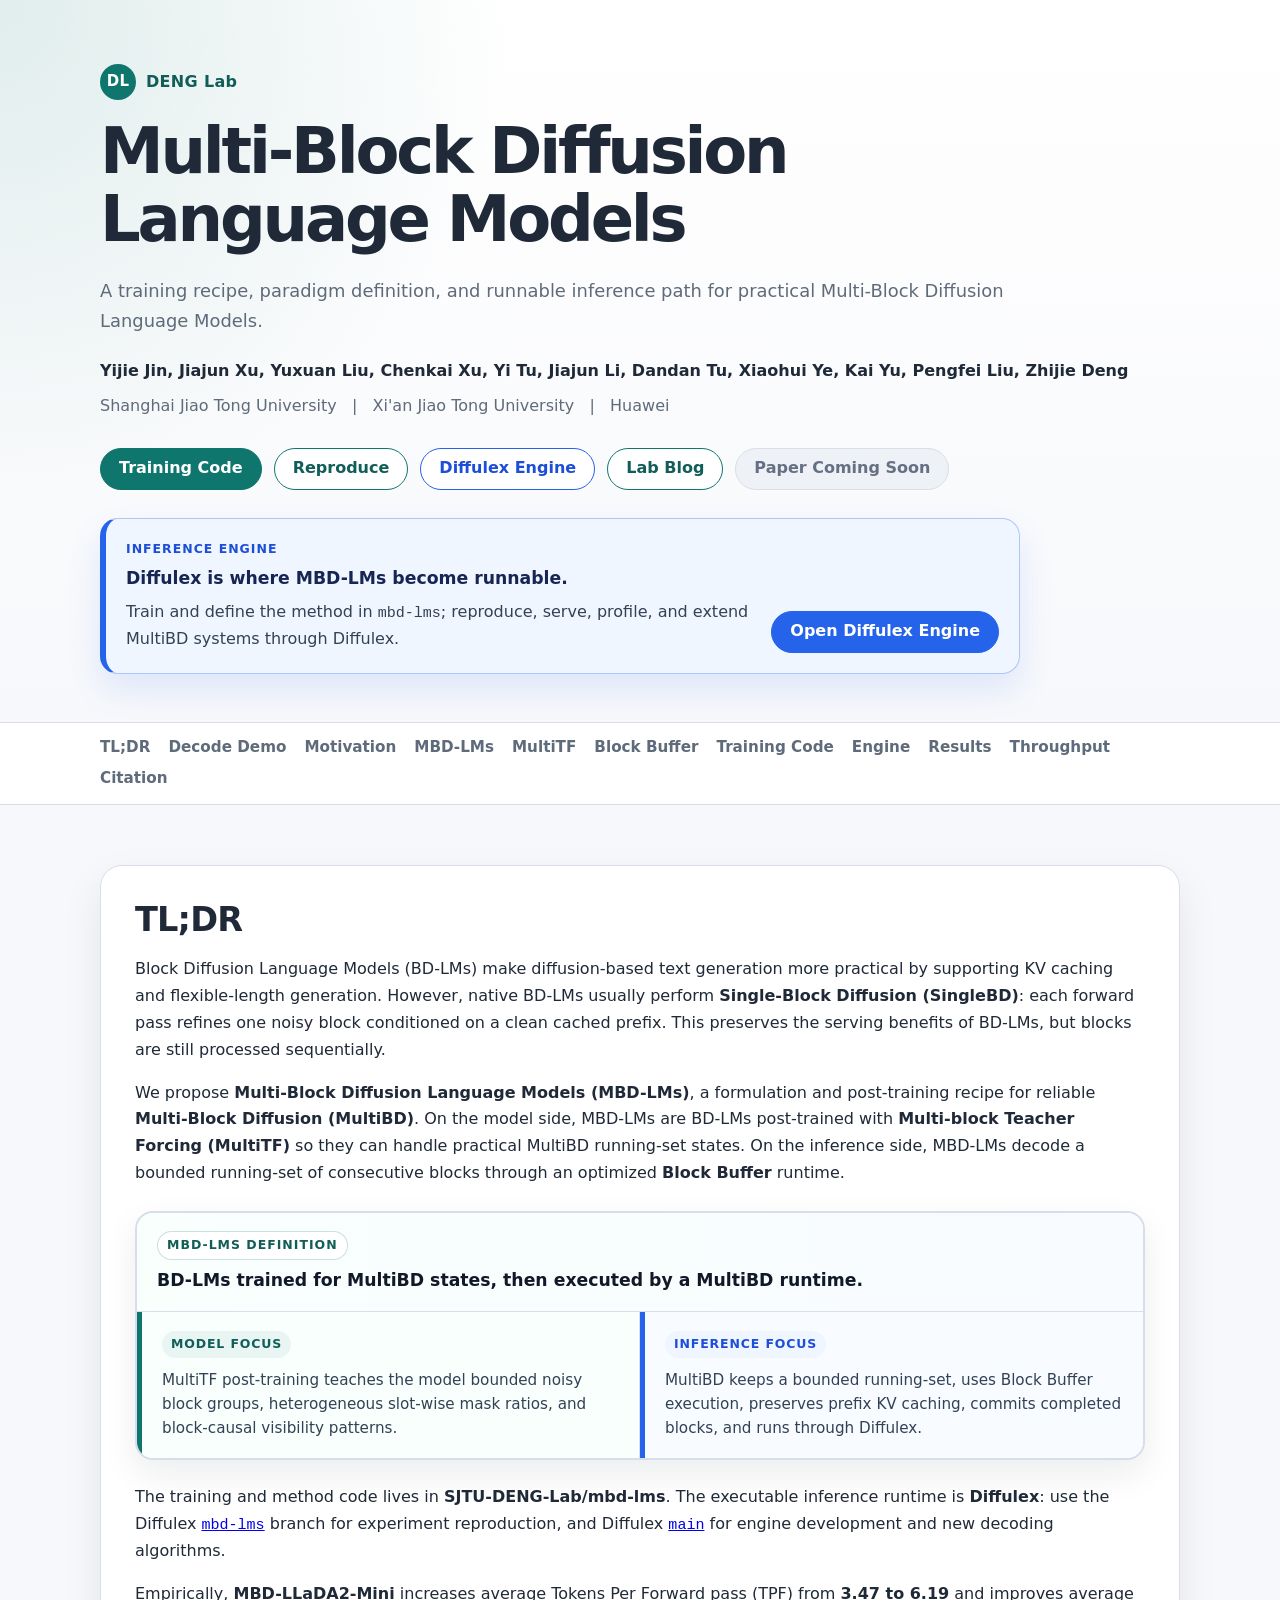
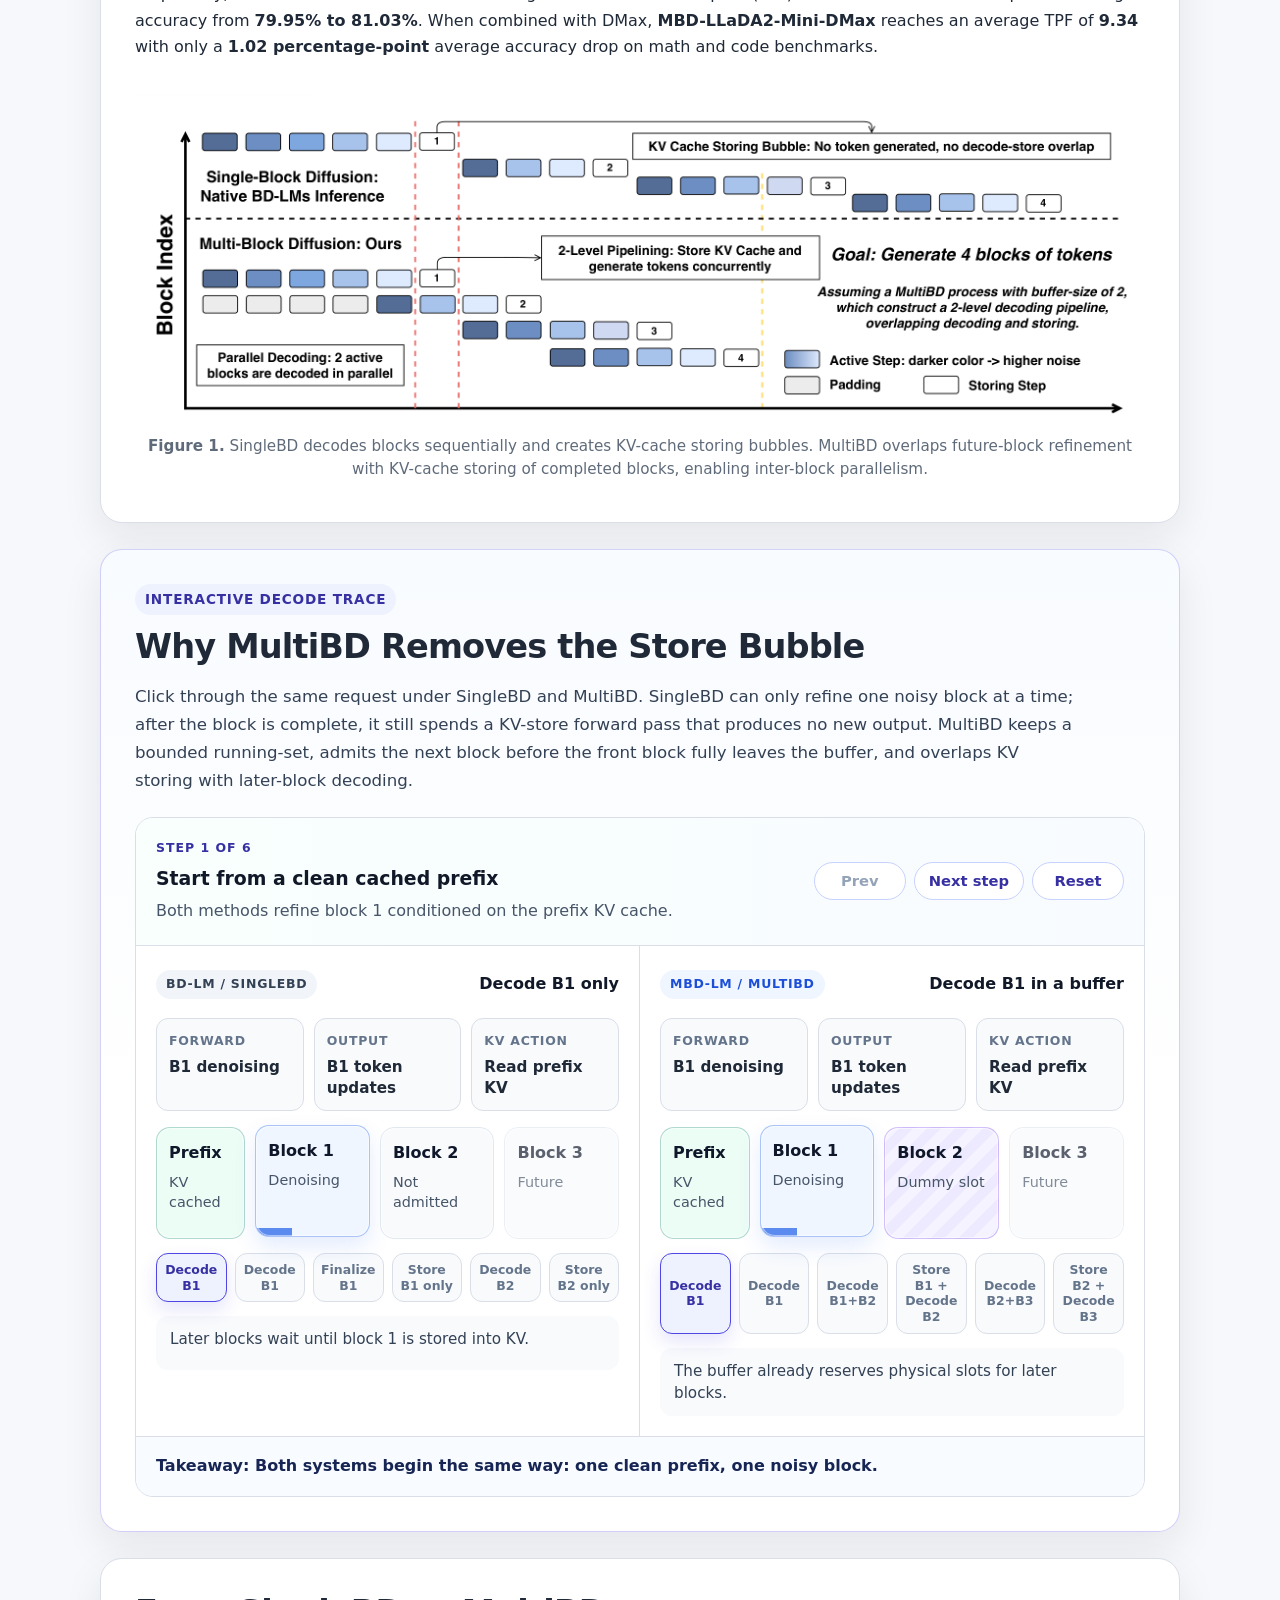
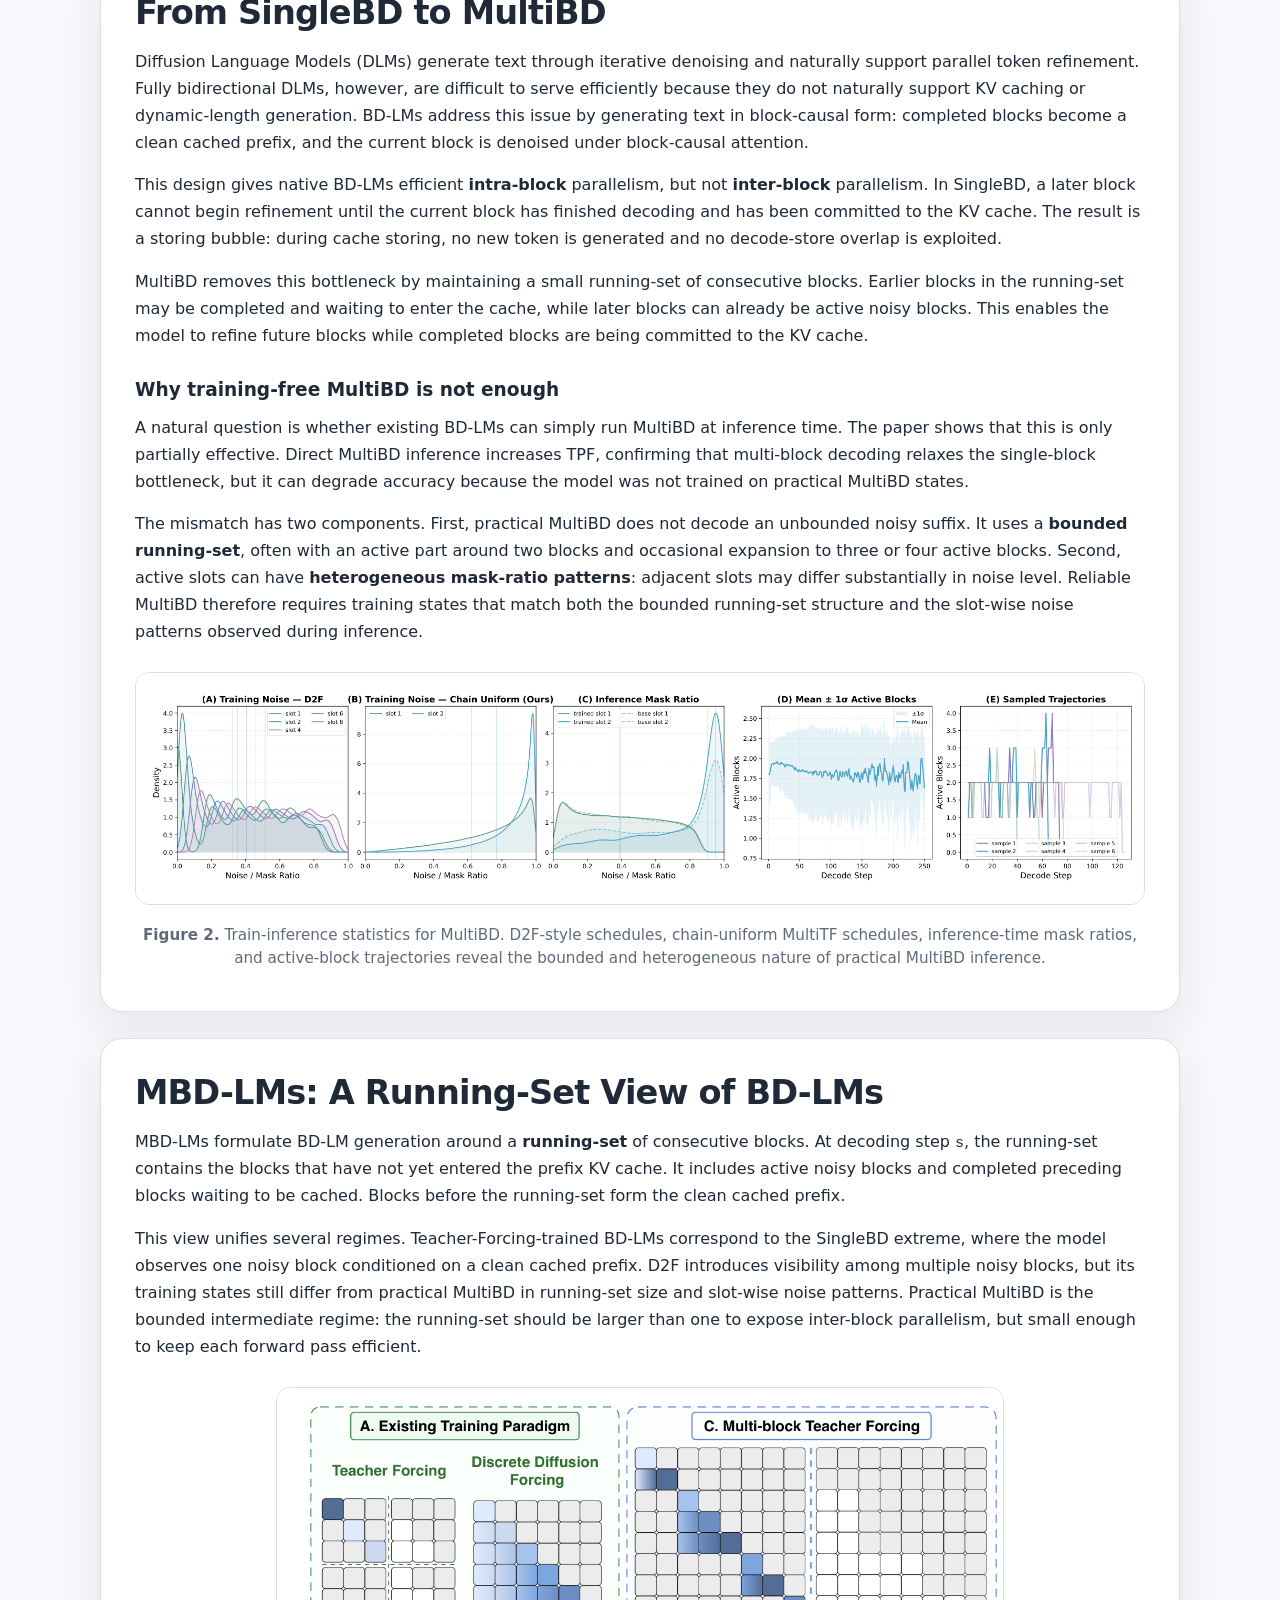
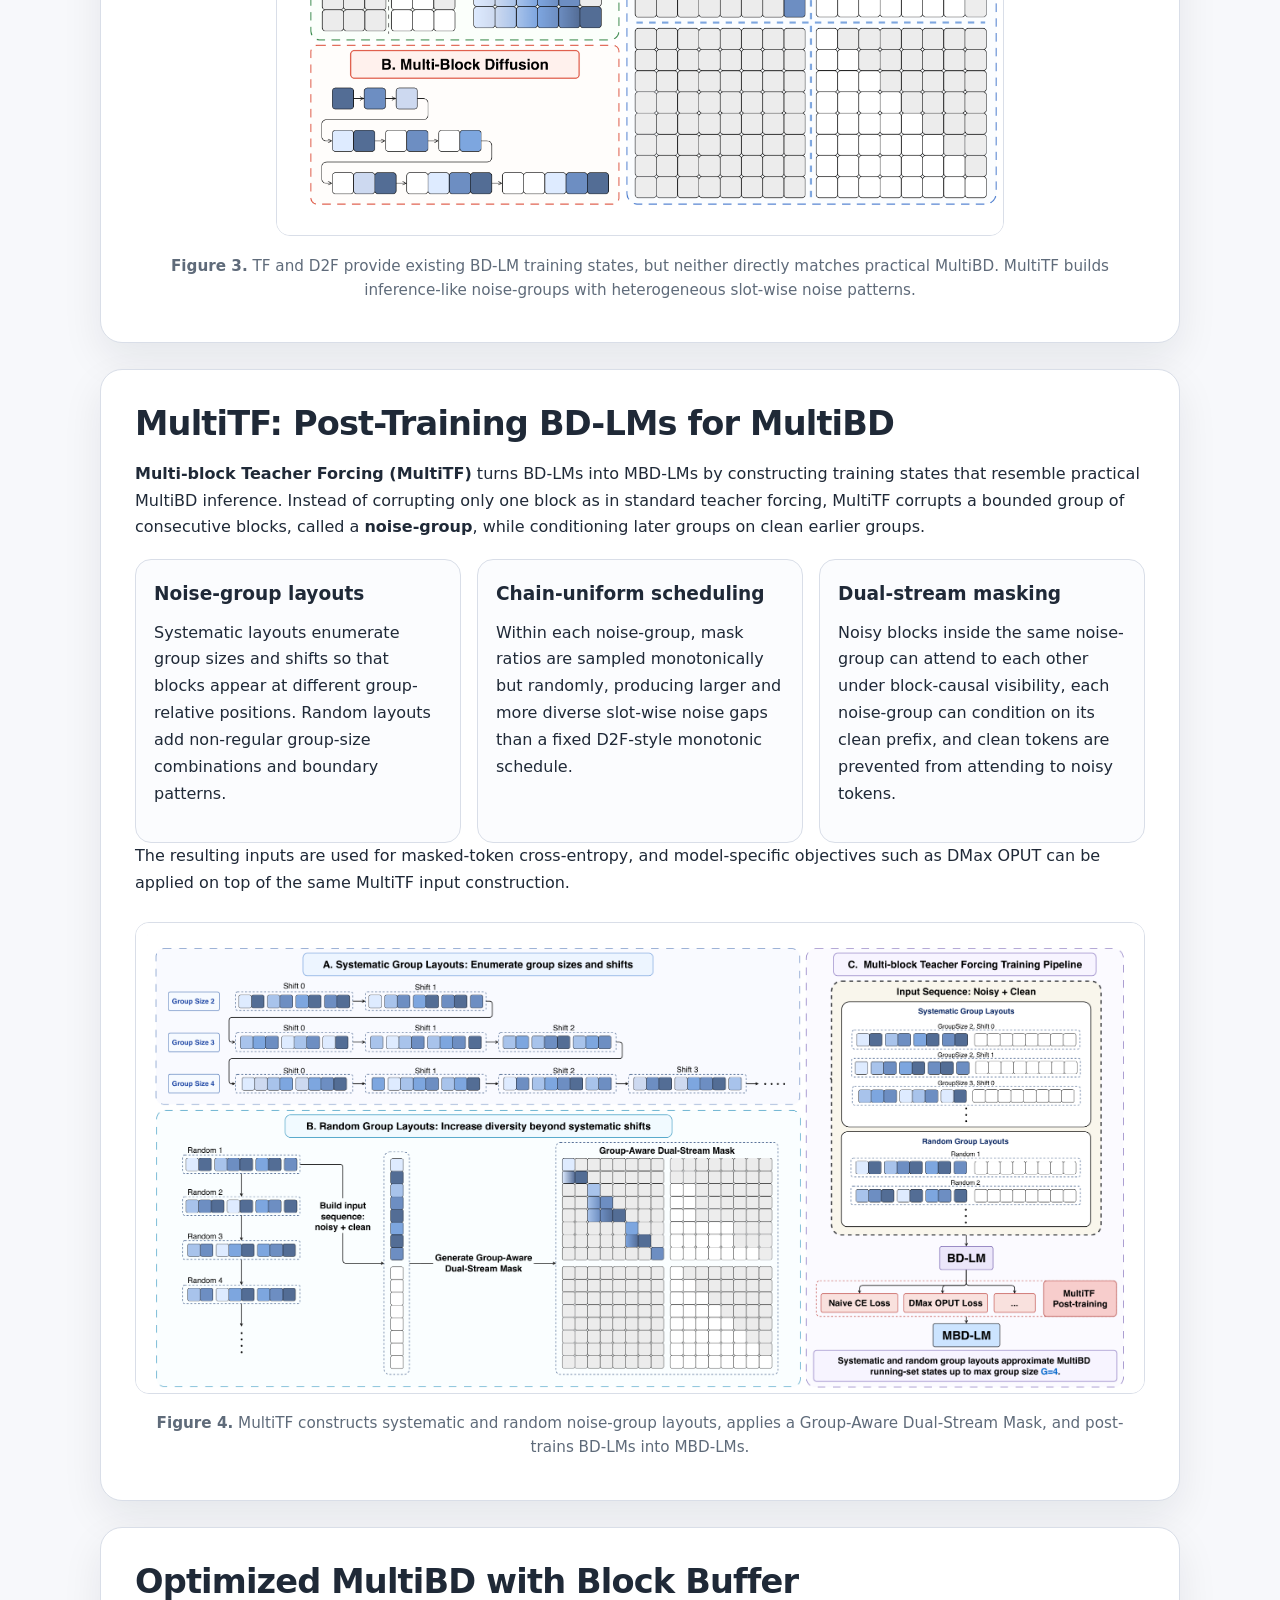
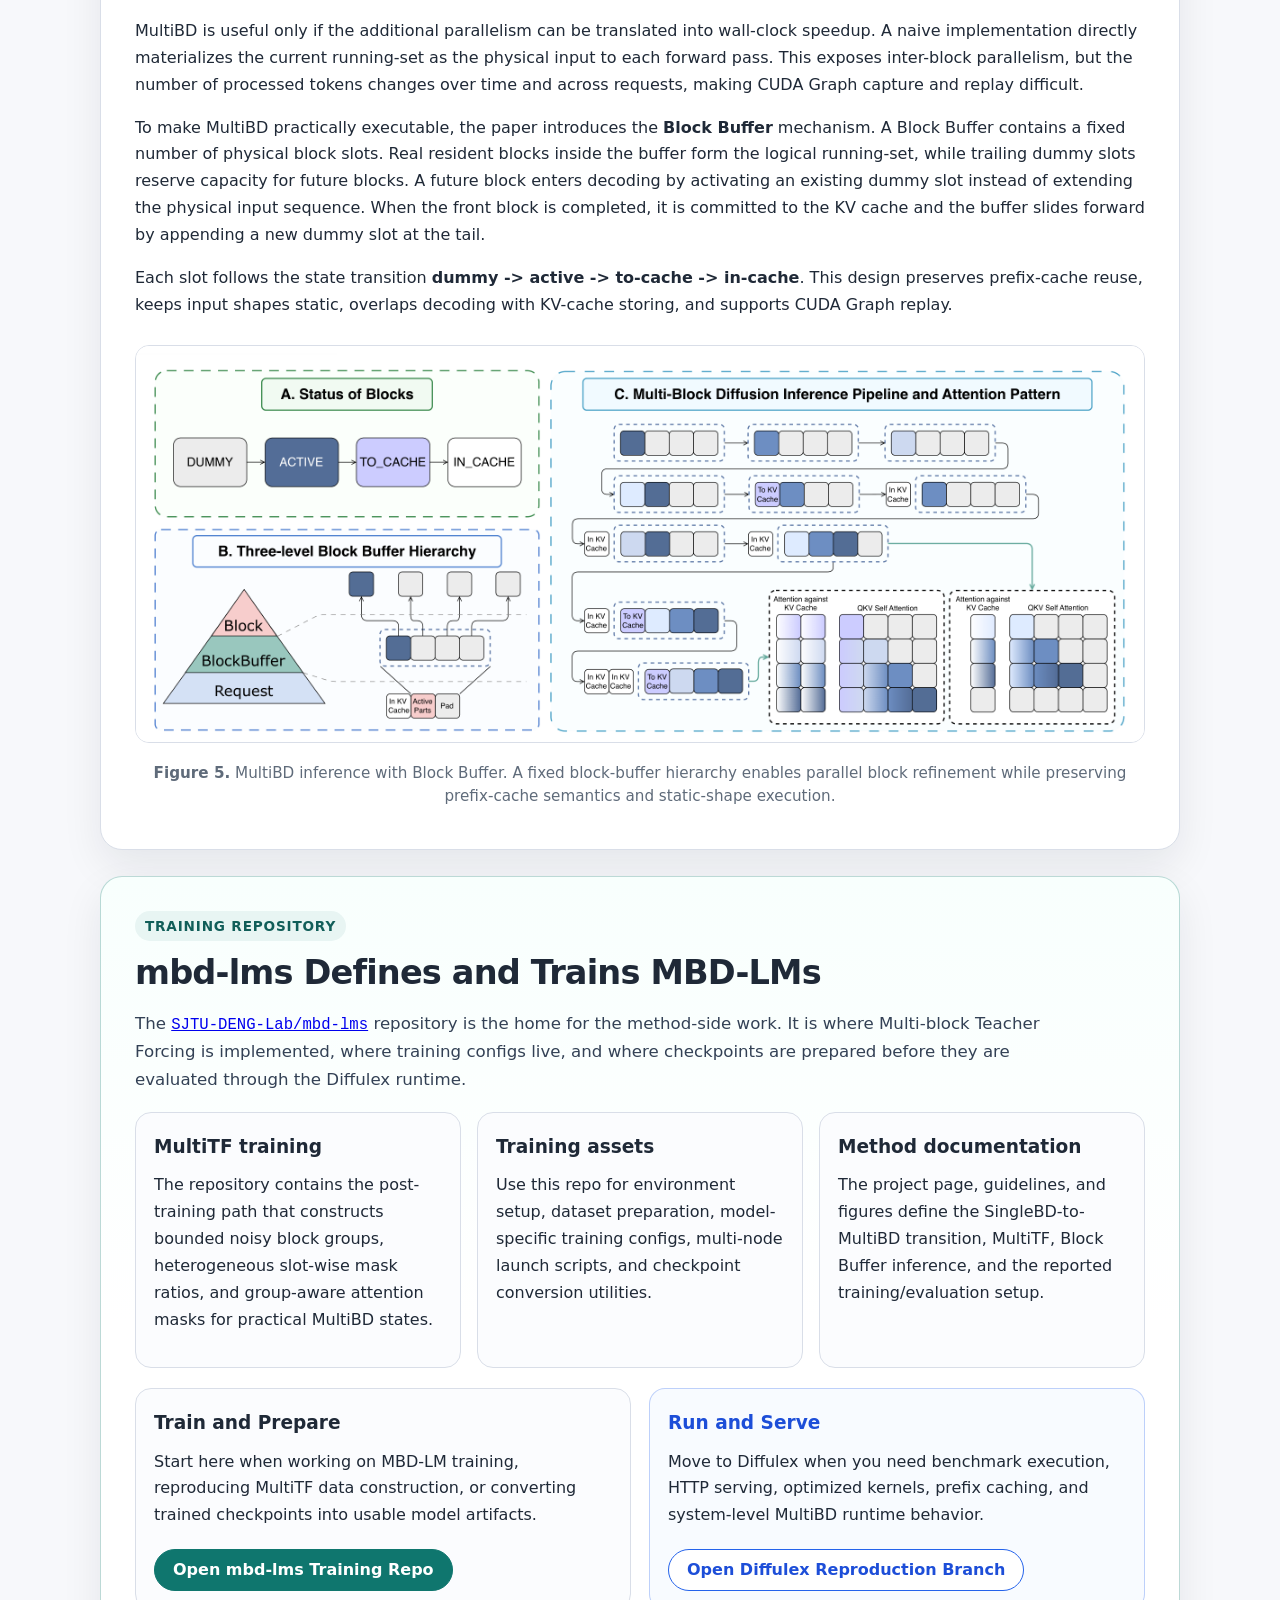
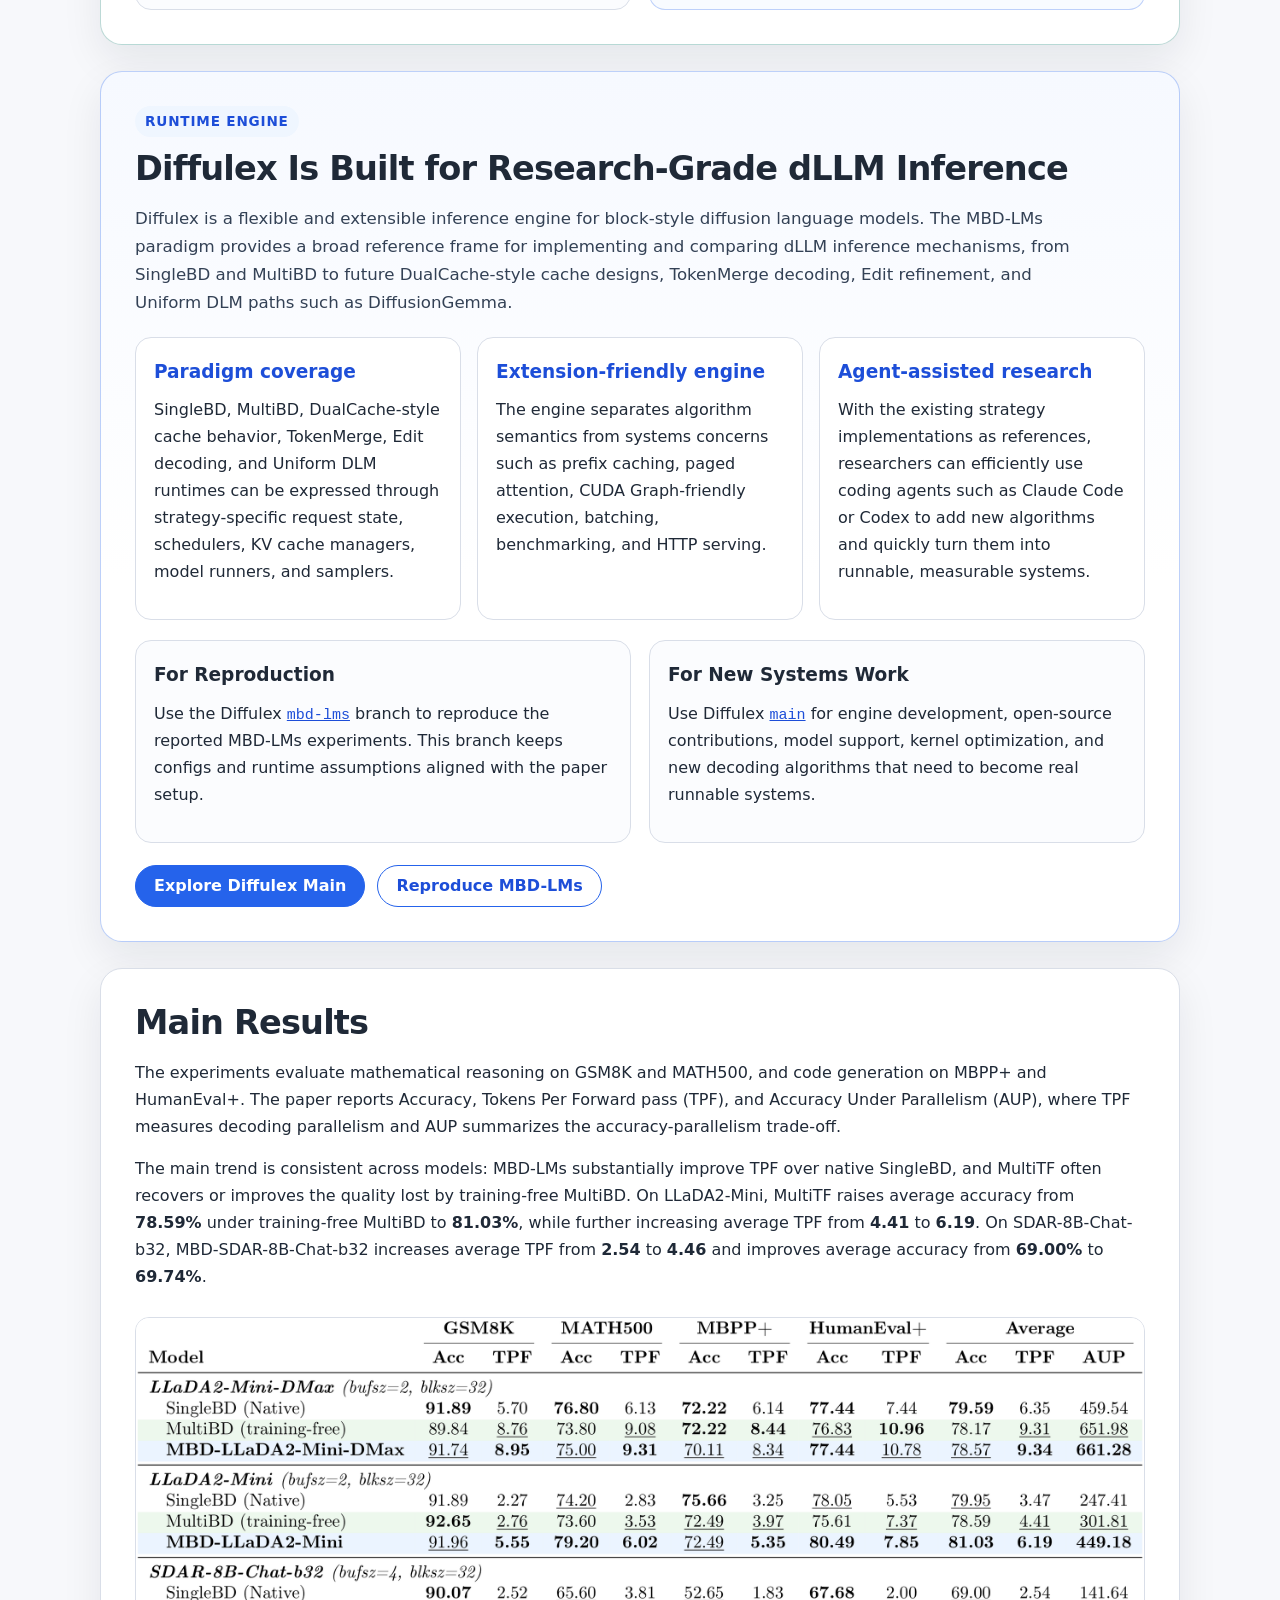
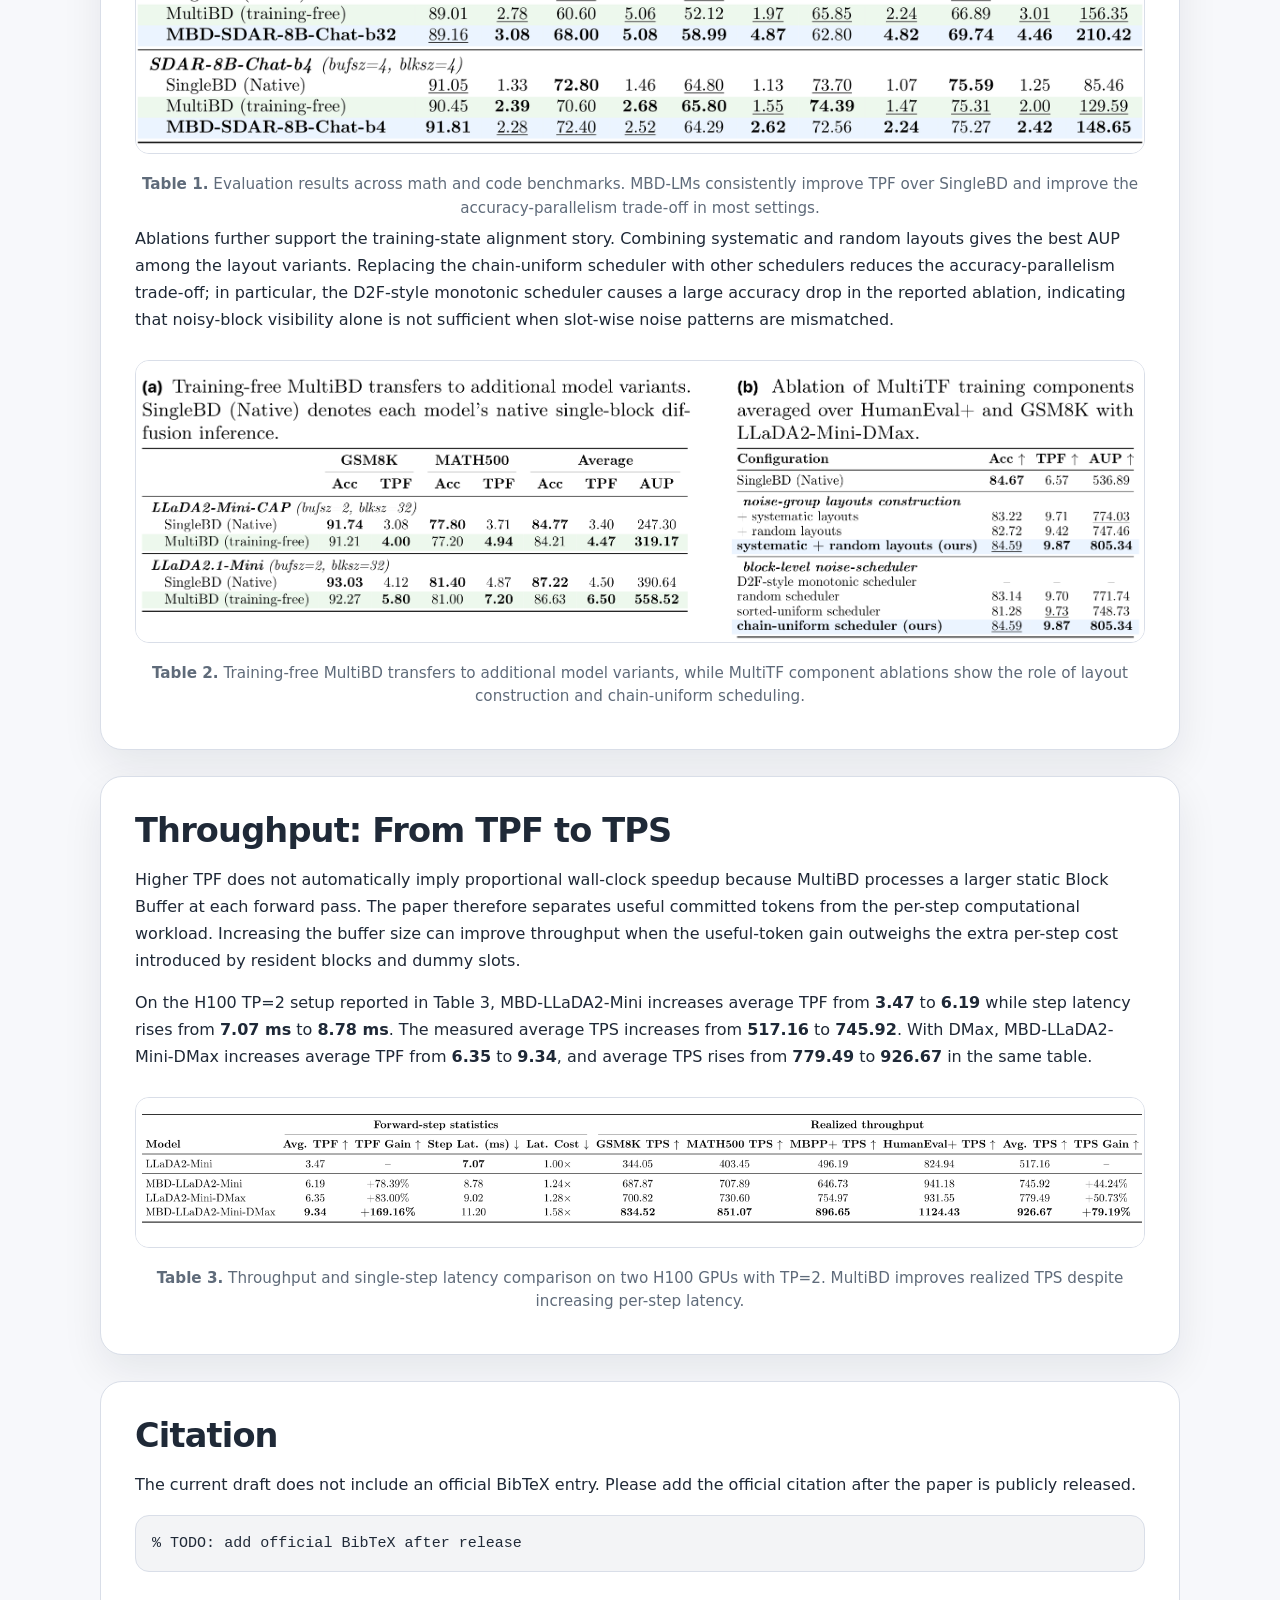
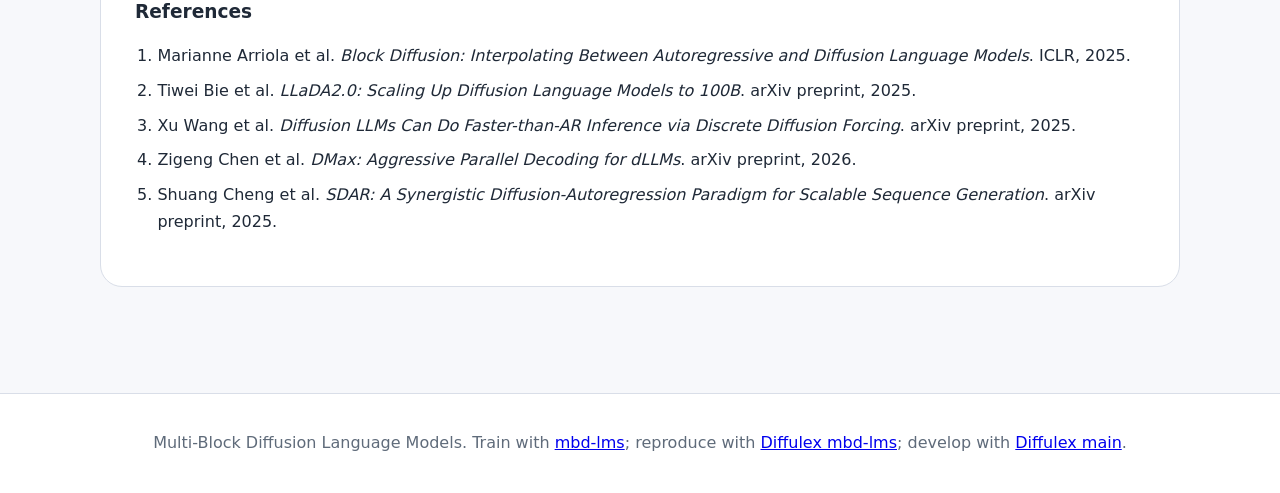
==== docs/index.html @ 8f685e3a "docs: add interactive MultiBD decode trace" ====
<!DOCTYPE html>
<html lang="en">
<head>
  <meta charset="utf-8">
  <meta name="viewport" content="width=device-width, initial-scale=1">
  <meta name="description" content="Project page for Multi-Block Diffusion Language Models.">
  <title>Multi-Block Diffusion Language Models</title>
  <link rel="stylesheet" href="style.css">
</head>
<body>
  <header class="hero">
    <div class="container">
      <div class="labline"><span class="labmark">DL</span> DENG Lab</div>
      <h1>Multi-Block Diffusion Language Models</h1>
      <p class="subtitle">A training recipe, paradigm definition, and runnable inference path for practical Multi-Block Diffusion Language Models.</p>
      <p class="authors">Yijie Jin, Jiajun Xu, Yuxuan Liu, Chenkai Xu, Yi Tu, Jiajun Li, Dandan Tu, Xiaohui Ye, Kai Yu, Pengfei Liu, Zhijie Deng</p>
      <p class="affiliations">Shanghai Jiao Tong University &nbsp; | &nbsp; Xi'an Jiao Tong University &nbsp; | &nbsp; Huawei</p>
      <div class="actions">
        <a class="button" href="https://github.com/SJTU-DENG-Lab/mbd-lms">Training Code</a>
        <a class="button secondary" href="https://github.com/SJTU-DENG-Lab/Diffulex/tree/mbd-lms">Reproduce</a>
        <a class="button engine secondary" href="https://github.com/SJTU-DENG-Lab/Diffulex/tree/main">Diffulex Engine</a>
        <a class="button secondary" href="https://sjtu-deng-lab.github.io/blogs/mbd/">Lab Blog</a>
        <span class="button disabled" aria-disabled="true">Paper Coming Soon</span>
      </div>
      <div class="engine-banner">
        <div class="engine-banner-label">Inference Engine</div>
        <div class="engine-banner-main">
          <div class="engine-banner-copy">
            <strong>Diffulex is where MBD-LMs become runnable.</strong>
            <p>Train and define the method in <code>mbd-lms</code>; reproduce, serve, profile, and extend MultiBD systems through Diffulex.</p>
          </div>
          <div class="engine-banner-actions">
            <a class="button engine" href="https://github.com/SJTU-DENG-Lab/Diffulex/tree/main">Open Diffulex Engine</a>
          </div>
        </div>
      </div>
    </div>
  </header>

  <nav class="nav" aria-label="Page navigation">
    <div class="container">
      <a href="#tldr">TL;DR</a>
      <a href="#decode-demo">Decode Demo</a>
      <a href="#motivation">Motivation</a>
      <a href="#formulation">MBD-LMs</a>
      <a href="#multitf">MultiTF</a>
      <a href="#block-buffer">Block Buffer</a>
      <a href="#training-code">Training Code</a>
      <a href="#engine">Engine</a>
      <a href="#results">Results</a>
      <a href="#throughput">Throughput</a>
      <a href="#citation">Citation</a>
    </div>
  </nav>

  <main class="container">
    <section id="tldr">
      <h2>TL;DR</h2>
      <p>Block Diffusion Language Models (BD-LMs) make diffusion-based text generation more practical by supporting KV caching and flexible-length generation. However, native BD-LMs usually perform <strong>Single-Block Diffusion (SingleBD)</strong>: each forward pass refines one noisy block conditioned on a clean cached prefix. This preserves the serving benefits of BD-LMs, but blocks are still processed sequentially.</p>
      <p>We propose <strong>Multi-Block Diffusion Language Models (MBD-LMs)</strong>, a formulation and post-training recipe for reliable <strong>Multi-Block Diffusion (MultiBD)</strong>. On the model side, MBD-LMs are BD-LMs post-trained with <strong>Multi-block Teacher Forcing (MultiTF)</strong> so they can handle practical MultiBD running-set states. On the inference side, MBD-LMs decode a bounded running-set of consecutive blocks through an optimized <strong>Block Buffer</strong> runtime.</p>
      <div class="definition-summary" aria-label="MBD-LMs definition">
        <div class="definition-summary-head">
          <span>MBD-LMs Definition</span>
          <strong>BD-LMs trained for MultiBD states, then executed by a MultiBD runtime.</strong>
        </div>
        <div class="definition-grid">
          <div class="definition-card model-definition">
            <div class="definition-card-label">Model focus</div>
            <p>MultiTF post-training teaches the model bounded noisy block groups, heterogeneous slot-wise mask ratios, and block-causal visibility patterns.</p>
          </div>
          <div class="definition-card inference-definition">
            <div class="definition-card-label">Inference focus</div>
            <p>MultiBD keeps a bounded running-set, uses Block Buffer execution, preserves prefix KV caching, commits completed blocks, and runs through Diffulex.</p>
          </div>
        </div>
      </div>
      <p>The training and method code lives in <strong>SJTU-DENG-Lab/mbd-lms</strong>. The executable inference runtime is <strong>Diffulex</strong>: use the Diffulex <a href="https://github.com/SJTU-DENG-Lab/Diffulex/tree/mbd-lms"><code>mbd-lms</code></a> branch for experiment reproduction, and Diffulex <a href="https://github.com/SJTU-DENG-Lab/Diffulex/tree/main"><code>main</code></a> for engine development and new decoding algorithms.</p>
      <p>Empirically, <strong>MBD-LLaDA2-Mini</strong> increases average Tokens Per Forward pass (TPF) from <strong>3.47 to 6.19</strong> and improves average accuracy from <strong>79.95% to 81.03%</strong>. When combined with DMax, <strong>MBD-LLaDA2-Mini-DMax</strong> reaches an average TPF of <strong>9.34</strong> with only a <strong>1.02 percentage-point</strong> average accuracy drop on math and code benchmarks.</p>
      <figure class="figure noborder">
        <img src="assets/fig1_singlebd_vs_multibd.png" alt="SingleBD versus MultiBD">
        <figcaption><strong>Figure 1.</strong> SingleBD decodes blocks sequentially and creates KV-cache storing bubbles. MultiBD overlaps future-block refinement with KV-cache storing of completed blocks, enabling inter-block parallelism.</figcaption>
      </figure>
    </section>

    <section id="decode-demo" class="demo-section">
      <div class="section-kicker demo-kicker">Interactive Decode Trace</div>
      <h2>Why MultiBD Removes the Store Bubble</h2>
      <p class="section-lede">Click through the same request under SingleBD and MultiBD. SingleBD can only refine one noisy block at a time; after the block is complete, it still spends a KV-store forward pass that produces no new output. MultiBD keeps a bounded running-set, admits the next block before the front block fully leaves the buffer, and overlaps KV storing with later-block decoding.</p>

      <div class="decode-demo" aria-label="Interactive comparison between SingleBD and MultiBD">
        <div class="demo-topbar">
          <div>
            <div class="demo-step-label" id="demo-step-label">Step 1 of 6</div>
            <h3 id="demo-step-title">Start from a clean cached prefix</h3>
            <p id="demo-step-detail">Both methods refine block 1 conditioned on the prefix KV cache.</p>
          </div>
          <div class="demo-controls" aria-label="Decode demo controls">
            <button type="button" id="demo-prev">Prev</button>
            <button type="button" id="demo-next">Next step</button>
            <button type="button" id="demo-reset">Reset</button>
          </div>
        </div>

        <div class="demo-stage">
          <article class="decode-panel single-panel" aria-label="SingleBD trace">
            <div class="decode-panel-head">
              <span class="panel-tag single-tag">BD-LM / SingleBD</span>
              <strong id="single-phase">Decode B1 only</strong>
            </div>
            <div class="panel-summary">
              <div><span>Forward</span><strong id="single-forward">B1 denoising</strong></div>
              <div><span>Output</span><strong id="single-output">B1 token updates</strong></div>
              <div><span>KV action</span><strong id="single-kv">Read prefix KV</strong></div>
            </div>
            <div class="block-track" aria-label="SingleBD block states">
              <div class="decode-block prefix-block state-prefix">
                <span class="block-name">Prefix</span>
                <span class="block-status">KV cached</span>
              </div>
              <div class="decode-block" id="single-b1">
                <span class="block-name">Block 1</span>
                <span class="block-status"></span>
                <span class="block-fill"></span>
              </div>
              <div class="decode-block" id="single-b2">
                <span class="block-name">Block 2</span>
                <span class="block-status"></span>
                <span class="block-fill"></span>
              </div>
              <div class="decode-block" id="single-b3">
                <span class="block-name">Block 3</span>
                <span class="block-status"></span>
                <span class="block-fill"></span>
              </div>
            </div>
            <div class="timeline" data-timeline="single" aria-label="SingleBD timeline">
              <span class="timeline-step">Decode B1</span>
              <span class="timeline-step">Decode B1</span>
              <span class="timeline-step">Finalize B1</span>
              <span class="timeline-step bubble-step">Store B1 only</span>
              <span class="timeline-step">Decode B2</span>
              <span class="timeline-step bubble-step">Store B2 only</span>
            </div>
            <p class="panel-note" id="single-note">Later blocks wait until block 1 is stored into KV.</p>
          </article>

          <article class="decode-panel multi-panel" aria-label="MultiBD trace">
            <div class="decode-panel-head">
              <span class="panel-tag multi-tag">MBD-LM / MultiBD</span>
              <strong id="multi-phase">Decode B1 in a buffer</strong>
            </div>
            <div class="panel-summary">
              <div><span>Forward</span><strong id="multi-forward">B1 denoising</strong></div>
              <div><span>Output</span><strong id="multi-output">B1 token updates</strong></div>
              <div><span>KV action</span><strong id="multi-kv">Read prefix KV</strong></div>
            </div>
            <div class="block-track" aria-label="MultiBD block states">
              <div class="decode-block prefix-block state-prefix">
                <span class="block-name">Prefix</span>
                <span class="block-status">KV cached</span>
              </div>
              <div class="decode-block" id="multi-b1">
                <span class="block-name">Block 1</span>
                <span class="block-status"></span>
                <span class="block-fill"></span>
              </div>
              <div class="decode-block" id="multi-b2">
                <span class="block-name">Block 2</span>
                <span class="block-status"></span>
                <span class="block-fill"></span>
              </div>
              <div class="decode-block" id="multi-b3">
                <span class="block-name">Block 3</span>
                <span class="block-status"></span>
                <span class="block-fill"></span>
              </div>
            </div>
            <div class="timeline" data-timeline="multi" aria-label="MultiBD timeline">
              <span class="timeline-step">Decode B1</span>
              <span class="timeline-step">Decode B1</span>
              <span class="timeline-step overlap-step">Decode B1+B2</span>
              <span class="timeline-step overlap-step">Store B1 + Decode B2</span>
              <span class="timeline-step overlap-step">Decode B2+B3</span>
              <span class="timeline-step overlap-step">Store B2 + Decode B3</span>
            </div>
            <p class="panel-note" id="multi-note">The next block is already inside the running-set before block 1 leaves the buffer.</p>
          </article>
        </div>

        <div class="demo-takeaway" id="demo-takeaway">
          <strong>Takeaway:</strong> MultiBD turns the store-only bubble into useful later-block decoding work.
        </div>
      </div>
    </section>

    <section id="motivation">
      <h2>From SingleBD to MultiBD</h2>
      <p>Diffusion Language Models (DLMs) generate text through iterative denoising and naturally support parallel token refinement. Fully bidirectional DLMs, however, are difficult to serve efficiently because they do not naturally support KV caching or dynamic-length generation. BD-LMs address this issue by generating text in block-causal form: completed blocks become a clean cached prefix, and the current block is denoised under block-causal attention.</p>
      <p>This design gives native BD-LMs efficient <strong>intra-block</strong> parallelism, but not <strong>inter-block</strong> parallelism. In SingleBD, a later block cannot begin refinement until the current block has finished decoding and has been committed to the KV cache. The result is a storing bubble: during cache storing, no new token is generated and no decode-store overlap is exploited.</p>
      <p>MultiBD removes this bottleneck by maintaining a small running-set of consecutive blocks. Earlier blocks in the running-set may be completed and waiting to enter the cache, while later blocks can already be active noisy blocks. This enables the model to refine future blocks while completed blocks are being committed to the KV cache.</p>

      <h3>Why training-free MultiBD is not enough</h3>
      <p>A natural question is whether existing BD-LMs can simply run MultiBD at inference time. The paper shows that this is only partially effective. Direct MultiBD inference increases TPF, confirming that multi-block decoding relaxes the single-block bottleneck, but it can degrade accuracy because the model was not trained on practical MultiBD states.</p>
      <p>The mismatch has two components. First, practical MultiBD does not decode an unbounded noisy suffix. It uses a <strong>bounded running-set</strong>, often with an active part around two blocks and occasional expansion to three or four active blocks. Second, active slots can have <strong>heterogeneous mask-ratio patterns</strong>: adjacent slots may differ substantially in noise level. Reliable MultiBD therefore requires training states that match both the bounded running-set structure and the slot-wise noise patterns observed during inference.</p>
      <figure class="figure">
        <img src="assets/fig2_alignment_stats.png" alt="Train-inference statistics for MultiBD">
        <figcaption><strong>Figure 2.</strong> Train-inference statistics for MultiBD. D2F-style schedules, chain-uniform MultiTF schedules, inference-time mask ratios, and active-block trajectories reveal the bounded and heterogeneous nature of practical MultiBD inference.</figcaption>
      </figure>
    </section>

    <section id="formulation">
      <h2>MBD-LMs: A Running-Set View of BD-LMs</h2>
      <p>MBD-LMs formulate BD-LM generation around a <strong>running-set</strong> of consecutive blocks. At decoding step <code>s</code>, the running-set contains the blocks that have not yet entered the prefix KV cache. It includes active noisy blocks and completed preceding blocks waiting to be cached. Blocks before the running-set form the clean cached prefix.</p>
      <p>This view unifies several regimes. Teacher-Forcing-trained BD-LMs correspond to the SingleBD extreme, where the model observes one noisy block conditioned on a clean cached prefix. D2F introduces visibility among multiple noisy blocks, but its training states still differ from practical MultiBD in running-set size and slot-wise noise patterns. Practical MultiBD is the bounded intermediate regime: the running-set should be larger than one to expose inter-block parallelism, but small enough to keep each forward pass efficient.</p>
      <figure class="figure">
        <img src="assets/fig3_train_inference_paradigms.png" style="width:72%;" alt="Train-inference alignment across paradigms">
        <figcaption><strong>Figure 3.</strong> TF and D2F provide existing BD-LM training states, but neither directly matches practical MultiBD. MultiTF builds inference-like noise-groups with heterogeneous slot-wise noise patterns.</figcaption>
      </figure>
    </section>

    <section id="multitf">
      <h2>MultiTF: Post-Training BD-LMs for MultiBD</h2>
      <p><strong>Multi-block Teacher Forcing (MultiTF)</strong> turns BD-LMs into MBD-LMs by constructing training states that resemble practical MultiBD inference. Instead of corrupting only one block as in standard teacher forcing, MultiTF corrupts a bounded group of consecutive blocks, called a <strong>noise-group</strong>, while conditioning later groups on clean earlier groups.</p>
      <div class="grid">
        <div class="card"><h3>Noise-group layouts</h3><p>Systematic layouts enumerate group sizes and shifts so that blocks appear at different group-relative positions. Random layouts add non-regular group-size combinations and boundary patterns.</p></div>
        <div class="card"><h3>Chain-uniform scheduling</h3><p>Within each noise-group, mask ratios are sampled monotonically but randomly, producing larger and more diverse slot-wise noise gaps than a fixed D2F-style monotonic schedule.</p></div>
        <div class="card"><h3>Dual-stream masking</h3><p>Noisy blocks inside the same noise-group can attend to each other under block-causal visibility, each noise-group can condition on its clean prefix, and clean tokens are prevented from attending to noisy tokens.</p></div>
      </div>
      <p>The resulting inputs are used for masked-token cross-entropy, and model-specific objectives such as DMax OPUT can be applied on top of the same MultiTF input construction.</p>
      <figure class="figure">
        <img src="assets/fig4_multitf_overview.png" alt="Overview of MultiTF">
        <figcaption><strong>Figure 4.</strong> MultiTF constructs systematic and random noise-group layouts, applies a Group-Aware Dual-Stream Mask, and post-trains BD-LMs into MBD-LMs.</figcaption>
      </figure>
    </section>

    <section id="block-buffer">
      <h2>Optimized MultiBD with Block Buffer</h2>
      <p>MultiBD is useful only if the additional parallelism can be translated into wall-clock speedup. A naive implementation directly materializes the current running-set as the physical input to each forward pass. This exposes inter-block parallelism, but the number of processed tokens changes over time and across requests, making CUDA Graph capture and replay difficult.</p>
      <p>To make MultiBD practically executable, the paper introduces the <strong>Block Buffer</strong> mechanism. A Block Buffer contains a fixed number of physical block slots. Real resident blocks inside the buffer form the logical running-set, while trailing dummy slots reserve capacity for future blocks. A future block enters decoding by activating an existing dummy slot instead of extending the physical input sequence. When the front block is completed, it is committed to the KV cache and the buffer slides forward by appending a new dummy slot at the tail.</p>
      <p>Each slot follows the state transition <strong>dummy -&gt; active -&gt; to-cache -&gt; in-cache</strong>. This design preserves prefix-cache reuse, keeps input shapes static, overlaps decoding with KV-cache storing, and supports CUDA Graph replay.</p>
      <figure class="figure">
        <img src="assets/fig5_block_buffer.png" alt="Block Buffer inference pipeline">
        <figcaption><strong>Figure 5.</strong> MultiBD inference with Block Buffer. A fixed block-buffer hierarchy enables parallel block refinement while preserving prefix-cache semantics and static-shape execution.</figcaption>
      </figure>
    </section>

    <section id="training-code" class="training-section">
      <div class="section-kicker">Training Repository</div>
      <h2>mbd-lms Defines and Trains MBD-LMs</h2>
      <p class="section-lede">The <a href="https://github.com/SJTU-DENG-Lab/mbd-lms"><code>SJTU-DENG-Lab/mbd-lms</code></a> repository is the home for the method-side work. It is where Multi-block Teacher Forcing is implemented, where training configs live, and where checkpoints are prepared before they are evaluated through the Diffulex runtime.</p>
      <div class="grid">
        <div class="card">
          <h3>MultiTF training</h3>
          <p>The repository contains the post-training path that constructs bounded noisy block groups, heterogeneous slot-wise mask ratios, and group-aware attention masks for practical MultiBD states.</p>
        </div>
        <div class="card">
          <h3>Training assets</h3>
          <p>Use this repo for environment setup, dataset preparation, model-specific training configs, multi-node launch scripts, and checkpoint conversion utilities.</p>
        </div>
        <div class="card">
          <h3>Method documentation</h3>
          <p>The project page, guidelines, and figures define the SingleBD-to-MultiBD transition, MultiTF, Block Buffer inference, and the reported training/evaluation setup.</p>
        </div>
      </div>
      <div class="repo-flow">
        <div>
          <h3>Train and Prepare</h3>
          <p>Start here when working on MBD-LM training, reproducing MultiTF data construction, or converting trained checkpoints into usable model artifacts.</p>
          <a class="button" href="https://github.com/SJTU-DENG-Lab/mbd-lms">Open mbd-lms Training Repo</a>
        </div>
        <div class="engine-target">
          <h3>Run and Serve</h3>
          <p>Move to Diffulex when you need benchmark execution, HTTP serving, optimized kernels, prefix caching, and system-level MultiBD runtime behavior.</p>
          <a class="button engine secondary" href="https://github.com/SJTU-DENG-Lab/Diffulex/tree/mbd-lms">Open Diffulex Reproduction Branch</a>
        </div>
      </div>
    </section>

    <section id="engine" class="engine-section">
      <div class="engine-kicker">Runtime Engine</div>
      <h2>Diffulex Is Built for Research-Grade dLLM Inference</h2>
      <p class="engine-lede">Diffulex is a flexible and extensible inference engine for block-style diffusion language models. The MBD-LMs paradigm provides a broad reference frame for implementing and comparing dLLM inference mechanisms, from SingleBD and MultiBD to future DualCache-style cache designs, TokenMerge decoding, Edit refinement, and Uniform DLM paths such as DiffusionGemma.</p>
      <div class="grid engine-grid">
        <div class="card engine-card">
          <h3>Paradigm coverage</h3>
          <p>SingleBD, MultiBD, DualCache-style cache behavior, TokenMerge, Edit decoding, and Uniform DLM runtimes can be expressed through strategy-specific request state, schedulers, KV cache managers, model runners, and samplers.</p>
        </div>
        <div class="card engine-card">
          <h3>Extension-friendly engine</h3>
          <p>The engine separates algorithm semantics from systems concerns such as prefix caching, paged attention, CUDA Graph-friendly execution, batching, benchmarking, and HTTP serving.</p>
        </div>
        <div class="card engine-card">
          <h3>Agent-assisted research</h3>
          <p>With the existing strategy implementations as references, researchers can efficiently use coding agents such as Claude Code or Codex to add new algorithms and quickly turn them into runnable, measurable systems.</p>
        </div>
      </div>
      <div class="engine-split">
        <div>
          <h3>For Reproduction</h3>
          <p>Use the Diffulex <a href="https://github.com/SJTU-DENG-Lab/Diffulex/tree/mbd-lms"><code>mbd-lms</code></a> branch to reproduce the reported MBD-LMs experiments. This branch keeps configs and runtime assumptions aligned with the paper setup.</p>
        </div>
        <div>
          <h3>For New Systems Work</h3>
          <p>Use Diffulex <a href="https://github.com/SJTU-DENG-Lab/Diffulex/tree/main"><code>main</code></a> for engine development, open-source contributions, model support, kernel optimization, and new decoding algorithms that need to become real runnable systems.</p>
        </div>
      </div>
      <div class="engine-actions">
        <a class="button engine" href="https://github.com/SJTU-DENG-Lab/Diffulex/tree/main">Explore Diffulex Main</a>
        <a class="button engine secondary" href="https://github.com/SJTU-DENG-Lab/Diffulex/tree/mbd-lms">Reproduce MBD-LMs</a>
      </div>
    </section>

    <section id="results">
      <h2>Main Results</h2>
      <p>The experiments evaluate mathematical reasoning on GSM8K and MATH500, and code generation on MBPP+ and HumanEval+. The paper reports Accuracy, Tokens Per Forward pass (TPF), and Accuracy Under Parallelism (AUP), where TPF measures decoding parallelism and AUP summarizes the accuracy-parallelism trade-off.</p>
      <p>The main trend is consistent across models: MBD-LMs substantially improve TPF over native SingleBD, and MultiTF often recovers or improves the quality lost by training-free MultiBD. On LLaDA2-Mini, MultiTF raises average accuracy from <strong>78.59%</strong> under training-free MultiBD to <strong>81.03%</strong>, while further increasing average TPF from <strong>4.41</strong> to <strong>6.19</strong>. On SDAR-8B-Chat-b32, MBD-SDAR-8B-Chat-b32 increases average TPF from <strong>2.54</strong> to <strong>4.46</strong> and improves average accuracy from <strong>69.00%</strong> to <strong>69.74%</strong>.</p>
      <figure class="figure">
        <img src="assets/table1_main_results.png" alt="Main evaluation results">
        <figcaption><strong>Table 1.</strong> Evaluation results across math and code benchmarks. MBD-LMs consistently improve TPF over SingleBD and improve the accuracy-parallelism trade-off in most settings.</figcaption>
      </figure>
      <p>Ablations further support the training-state alignment story. Combining systematic and random layouts gives the best AUP among the layout variants. Replacing the chain-uniform scheduler with other schedulers reduces the accuracy-parallelism trade-off; in particular, the D2F-style monotonic scheduler causes a large accuracy drop in the reported ablation, indicating that noisy-block visibility alone is not sufficient when slot-wise noise patterns are mismatched.</p>
      <figure class="figure">
        <img src="assets/table2_transfer_ablation.png" alt="Transfer and ablation results">
        <figcaption><strong>Table 2.</strong> Training-free MultiBD transfers to additional model variants, while MultiTF component ablations show the role of layout construction and chain-uniform scheduling.</figcaption>
      </figure>
    </section>

    <section id="throughput">
      <h2>Throughput: From TPF to TPS</h2>
      <p>Higher TPF does not automatically imply proportional wall-clock speedup because MultiBD processes a larger static Block Buffer at each forward pass. The paper therefore separates useful committed tokens from the per-step computational workload. Increasing the buffer size can improve throughput when the useful-token gain outweighs the extra per-step cost introduced by resident blocks and dummy slots.</p>
      <p>On the H100 TP=2 setup reported in Table 3, MBD-LLaDA2-Mini increases average TPF from <strong>3.47</strong> to <strong>6.19</strong> while step latency rises from <strong>7.07 ms</strong> to <strong>8.78 ms</strong>. The measured average TPS increases from <strong>517.16</strong> to <strong>745.92</strong>. With DMax, MBD-LLaDA2-Mini-DMax increases average TPF from <strong>6.35</strong> to <strong>9.34</strong>, and average TPS rises from <strong>779.49</strong> to <strong>926.67</strong> in the same table.</p>
      <figure class="figure">
        <img src="assets/table3_throughput.png" alt="Throughput and latency results">
        <figcaption><strong>Table 3.</strong> Throughput and single-step latency comparison on two H100 GPUs with TP=2. MultiBD improves realized TPS despite increasing per-step latency.</figcaption>
      </figure>
    </section>

    <section id="citation" class="compact">
      <h2>Citation</h2>
      <p>The current draft does not include an official BibTeX entry. Please add the official citation after the paper is publicly released.</p>
      <pre><code>% TODO: add official BibTeX after release</code></pre>
      <h3>References</h3>
      <ol>
        <li>Marianne Arriola et al. <em>Block Diffusion: Interpolating Between Autoregressive and Diffusion Language Models</em>. ICLR, 2025.</li>
        <li>Tiwei Bie et al. <em>LLaDA2.0: Scaling Up Diffusion Language Models to 100B</em>. arXiv preprint, 2025.</li>
        <li>Xu Wang et al. <em>Diffusion LLMs Can Do Faster-than-AR Inference via Discrete Diffusion Forcing</em>. arXiv preprint, 2025.</li>
        <li>Zigeng Chen et al. <em>DMax: Aggressive Parallel Decoding for dLLMs</em>. arXiv preprint, 2026.</li>
        <li>Shuang Cheng et al. <em>SDAR: A Synergistic Diffusion-Autoregression Paradigm for Scalable Sequence Generation</em>. arXiv preprint, 2025.</li>
      </ol>
    </section>
  </main>

  <footer>
    <div class="container">
      Multi-Block Diffusion Language Models. Train with <a href="https://github.com/SJTU-DENG-Lab/mbd-lms">mbd-lms</a>; reproduce with <a href="https://github.com/SJTU-DENG-Lab/Diffulex/tree/mbd-lms">Diffulex mbd-lms</a>; develop with <a href="https://github.com/SJTU-DENG-Lab/Diffulex/tree/main">Diffulex main</a>.
    </div>
  </footer>
  <script>
    (() => {
      const steps = [
        {
          title: "Start from a clean cached prefix",
          detail: "Both methods refine block 1 conditioned on the prefix KV cache.",
          takeaway: "Both systems begin the same way: one clean prefix, one noisy block.",
          single: {
            phase: "Decode B1 only",
            forward: "B1 denoising",
            output: "B1 token updates",
            kv: "Read prefix KV",
            note: "Later blocks wait until block 1 is stored into KV.",
            timeline: 0,
            blocks: {
              b1: ["active", "Denoising", 32],
              b2: ["waiting", "Not admitted", 0],
              b3: ["future", "Future", 0]
            }
          },
          multi: {
            phase: "Decode B1 in a buffer",
            forward: "B1 denoising",
            output: "B1 token updates",
            kv: "Read prefix KV",
            note: "The buffer already reserves physical slots for later blocks.",
            timeline: 0,
            blocks: {
              b1: ["active", "Denoising", 32],
              b2: ["dummy", "Dummy slot", 0],
              b3: ["future", "Future", 0]
            }
          }
        },
        {
          title: "Iterate inside block 1",
          detail: "SingleBD still owns only one active block. MultiBD keeps static buffer capacity ready for expansion.",
          takeaway: "SingleBD has intra-block parallelism only; MultiBD prepares a running-set.",
          single: {
            phase: "Continue B1",
            forward: "B1 denoising",
            output: "B1 token updates",
            kv: "Read prefix KV",
            note: "Block 2 cannot start while block 1 is still the active block.",
            timeline: 1,
            blocks: {
              b1: ["active", "More stable", 58],
              b2: ["waiting", "Not admitted", 0],
              b3: ["future", "Future", 0]
            }
          },
          multi: {
            phase: "Continue B1",
            forward: "B1 denoising",
            output: "B1 token updates",
            kv: "Read prefix KV",
            note: "The next slot remains a cheap placeholder until it is activated.",
            timeline: 1,
            blocks: {
              b1: ["active", "More stable", 58],
              b2: ["dummy", "Ready slot", 0],
              b3: ["future", "Future", 0]
            }
          }
        },
        {
          title: "Admit the next block before the front block leaves",
          detail: "When block 1 becomes sufficiently stable, MultiBD activates block 2 in the running-set. SingleBD still cannot touch block 2.",
          takeaway: "This is where inter-block parallelism appears: B1 and B2 are refined together.",
          single: {
            phase: "Finalize B1",
            forward: "B1 final denoising",
            output: "B1 final tokens",
            kv: "Read prefix KV",
            note: "The next forward is still required only to store block 1 KV.",
            timeline: 2,
            blocks: {
              b1: ["ready", "Complete", 100],
              b2: ["waiting", "Not admitted", 0],
              b3: ["future", "Future", 0]
            }
          },
          multi: {
            phase: "Decode B1 + B2",
            forward: "Joint denoising",
            output: "B1 + B2 updates",
            kv: "Read prefix KV",
            note: "Block 2 starts receiving useful decode work before block 1 is committed.",
            timeline: 2,
            blocks: {
              b1: ["ready", "Complete", 100],
              b2: ["active", "Denoising", 30],
              b3: ["dummy", "Dummy slot", 0]
            }
          }
        },
        {
          title: "SingleBD hits a KV-store-only forward",
          detail: "Native BD-LM serving must run an extra forward to materialize block 1 into KV. That forward produces no new output. MultiBD overlaps the same KV-store work with block 2 decoding.",
          takeaway: "The store bubble becomes useful work: store B1 KV while decoding B2.",
          single: {
            phase: "Store B1 only",
            forward: "KV-store forward",
            output: "No output",
            kv: "Store B1 KV",
            note: "This is the store bubble: the GPU runs a forward, but the request does not advance visible generation.",
            timeline: 3,
            blocks: {
              b1: ["bubble", "Store KV", 100],
              b2: ["waiting", "Still waiting", 0],
              b3: ["future", "Future", 0]
            }
          },
          multi: {
            phase: "Store B1 + Decode B2",
            forward: "Overlap forward",
            output: "B2 token updates",
            kv: "Store B1 KV",
            note: "Block 1 is a pure KV lane, while block 2 keeps decoding in the same step.",
            timeline: 3,
            blocks: {
              b1: ["store", "Store KV", 100],
              b2: ["active", "Denoising", 62],
              b3: ["dummy", "Ready slot", 0]
            }
          }
        },
        {
          title: "The next block is already ahead",
          detail: "After block 1 enters KV, SingleBD only begins block 2. MultiBD has already spent useful forwards on block 2 and can activate block 3.",
          takeaway: "MultiBD shortens the idle gap between consecutive blocks.",
          single: {
            phase: "Start B2",
            forward: "B2 denoising",
            output: "B2 token updates",
            kv: "Read prefix+B1 KV",
            note: "Block 2 starts after block 1 has fully left the decode path.",
            timeline: 4,
            blocks: {
              b1: ["prefix", "In KV", 100],
              b2: ["active", "Denoising", 30],
              b3: ["waiting", "Not admitted", 0]
            }
          },
          multi: {
            phase: "Decode B2 + B3",
            forward: "Joint denoising",
            output: "B2 + B3 updates",
            kv: "Read prefix+B1 KV",
            note: "The buffer slides forward and activates the next dummy slot.",
            timeline: 4,
            blocks: {
              b1: ["prefix", "In KV", 100],
              b2: ["active", "Mostly stable", 82],
              b3: ["active", "Denoising", 26]
            }
          }
        },
        {
          title: "The pattern repeats",
          detail: "SingleBD repeatedly alternates decode and store-only forwards. MultiBD keeps a small running-set so later blocks can decode while earlier blocks are committed.",
          takeaway: "MBD-LMs convert sequential block processing into bounded inter-block parallelism.",
          single: {
            phase: "Store B2 only",
            forward: "KV-store forward",
            output: "No output",
            kv: "Store B2 KV",
            note: "Each completed block creates another store-only bubble.",
            timeline: 5,
            blocks: {
              b1: ["prefix", "In KV", 100],
              b2: ["bubble", "Store KV", 100],
              b3: ["waiting", "Still waiting", 0]
            }
          },
          multi: {
            phase: "Store B2 + Decode B3",
            forward: "Overlap forward",
            output: "B3 token updates",
            kv: "Store B2 KV",
            note: "The front block commits to KV while the tail block keeps making progress.",
            timeline: 5,
            blocks: {
              b1: ["prefix", "In KV", 100],
              b2: ["store", "Store KV", 100],
              b3: ["active", "Denoising", 58]
            }
          }
        }
      ];

      const stateClass = (state) => `decode-block state-${state}`;
      let current = 0;

      const setText = (id, text) => {
        const node = document.getElementById(id);
        if (node) node.textContent = text;
      };

      const setBlock = (side, name, block) => {
        const node = document.getElementById(`${side}-${name}`);
        if (!node) return;
        const [state, status, fill] = block;
        node.className = stateClass(state);
        node.style.setProperty("--fill", `${fill}%`);
        const statusNode = node.querySelector(".block-status");
        if (statusNode) statusNode.textContent = status;
      };

      const setTimeline = (side, activeIndex) => {
        document.querySelectorAll(`[data-timeline="${side}"] .timeline-step`).forEach((node, index) => {
          node.classList.toggle("is-active", index === activeIndex);
          node.classList.toggle("is-done", index < activeIndex);
        });
      };

      const setPanel = (side, data) => {
        setText(`${side}-phase`, data.phase);
        setText(`${side}-forward`, data.forward);
        setText(`${side}-output`, data.output);
        setText(`${side}-kv`, data.kv);
        setText(`${side}-note`, data.note);
        Object.entries(data.blocks).forEach(([name, block]) => setBlock(side, name, block));
        setTimeline(side, data.timeline);
      };

      const render = () => {
        const step = steps[current];
        setText("demo-step-label", `Step ${current + 1} of ${steps.length}`);
        setText("demo-step-title", step.title);
        setText("demo-step-detail", step.detail);
        setText("demo-takeaway", `Takeaway: ${step.takeaway}`);
        setPanel("single", step.single);
        setPanel("multi", step.multi);

        const prev = document.getElementById("demo-prev");
        const next = document.getElementById("demo-next");
        if (prev) prev.disabled = current === 0;
        if (next) next.textContent = current === steps.length - 1 ? "Replay" : "Next step";
      };

      document.getElementById("demo-prev")?.addEventListener("click", () => {
        current = Math.max(0, current - 1);
        render();
      });

      document.getElementById("demo-next")?.addEventListener("click", () => {
        current = current === steps.length - 1 ? 0 : current + 1;
        render();
      });

      document.getElementById("demo-reset")?.addEventListener("click", () => {
        current = 0;
        render();
      });

      render();
    })();
  </script>
</body>
</html>
---- docs/style.css ----
/* Static project page for Multi-Block Diffusion Language Models. */
:root {
  --bg: #f7f8fb;
  --panel: #ffffff;
  --text: #1f2937;
  --muted: #5f6b7a;
  --line: #d9dee8;
  --accent: #0f766e;
  --accent-dark: #115e59;
  --soft: #e8f5f3;
  --engine: #2563eb;
  --engine-dark: #1d4ed8;
  --engine-soft: #eff6ff;
  --code: #f3f4f6;
  --shadow: 0 16px 40px rgba(15, 23, 42, 0.08);
}

* {
  box-sizing: border-box;
}

html {
  scroll-behavior: smooth;
}

body {
  margin: 0;
  font-family: Inter, ui-sans-serif, system-ui, -apple-system, BlinkMacSystemFont, "Segoe UI", sans-serif;
  color: var(--text);
  background: var(--bg);
  line-height: 1.68;
}

.container {
  width: min(1080px, calc(100% - 40px));
  margin: 0 auto;
}

.hero {
  padding: 64px 0 48px;
  background:
    radial-gradient(circle at top left, rgba(15, 118, 110, 0.13), transparent 35%),
    linear-gradient(180deg, #ffffff 0%, #f7f8fb 100%);
  border-bottom: 1px solid var(--line);
}

.labline {
  display: inline-flex;
  align-items: center;
  gap: 10px;
  margin-bottom: 18px;
  color: var(--accent-dark);
  font-weight: 700;
  letter-spacing: 0.02em;
}

.labmark {
  width: 36px;
  height: 36px;
  border-radius: 50%;
  background: var(--accent);
  color: white;
  display: inline-flex;
  align-items: center;
  justify-content: center;
  font-size: 15px;
}

h1 {
  margin: 0;
  max-width: 940px;
  font-size: clamp(2.3rem, 5vw, 4.4rem);
  line-height: 1.06;
  letter-spacing: -0.05em;
}

.subtitle {
  margin: 22px 0 0;
  max-width: 920px;
  font-size: 1.12rem;
  color: var(--muted);
}

.authors {
  margin: 22px 0 0;
  font-weight: 650;
}

.affiliations {
  margin-top: 8px;
  color: var(--muted);
}

.actions {
  display: flex;
  flex-wrap: wrap;
  gap: 12px;
  margin-top: 28px;
}

.button {
  display: inline-flex;
  align-items: center;
  justify-content: center;
  min-height: 42px;
  padding: 0 18px;
  border-radius: 999px;
  border: 1px solid var(--accent);
  background: var(--accent);
  color: white;
  text-decoration: none;
  font-weight: 700;
}

.button.secondary {
  background: white;
  color: var(--accent-dark);
}

.button.engine {
  border-color: var(--engine);
  background: var(--engine);
  color: white;
}

.button.engine.secondary {
  background: white;
  color: var(--engine-dark);
}

.button.disabled {
  border-color: var(--line);
  background: #eef1f5;
  color: #667085;
  cursor: not-allowed;
}

.engine-banner {
  max-width: 920px;
  margin-top: 28px;
  padding: 20px;
  border: 1px solid rgba(37, 99, 235, 0.32);
  border-left: 6px solid var(--engine);
  border-radius: 18px;
  background: var(--engine-soft);
  box-shadow: 0 16px 34px rgba(37, 99, 235, 0.12);
}

.engine-banner-main {
  display: flex;
  gap: 18px;
  align-items: flex-end;
  justify-content: space-between;
}

.engine-banner-copy {
  min-width: 0;
}

.engine-banner strong {
  display: block;
  color: #172554;
  font-size: 1.08rem;
}

.engine-banner p {
  margin: 6px 0 0;
  color: #334155;
}

.engine-banner-label {
  margin-bottom: 4px;
  color: var(--engine-dark);
  font-size: 0.78rem;
  font-weight: 800;
  letter-spacing: 0.08em;
  text-transform: uppercase;
}

.engine-banner-actions {
  display: flex;
  flex: 0 0 auto;
  align-items: center;
}

.engine-banner-actions .button {
  white-space: nowrap;
}

.nav {
  position: sticky;
  top: 0;
  z-index: 20;
  background: rgba(255, 255, 255, 0.92);
  backdrop-filter: blur(10px);
  border-bottom: 1px solid var(--line);
}

.nav .container {
  display: flex;
  flex-wrap: wrap;
  gap: 6px 18px;
  padding: 12px 0;
}

.nav a {
  color: var(--muted);
  text-decoration: none;
  font-size: 0.95rem;
  font-weight: 650;
}

.nav a:hover {
  color: var(--accent-dark);
}

.definition-summary {
  margin: 24px 0;
  padding: 0;
  overflow: hidden;
  border: 2px solid #d7dee9;
  border-radius: 18px;
  background: #ffffff;
  box-shadow: 0 14px 34px rgba(15, 23, 42, 0.08);
}

.definition-summary-head {
  display: block;
  padding: 18px 20px;
  border-bottom: 1px solid var(--line);
  background: linear-gradient(90deg, #f8fffd 0%, #f8fbff 100%);
}

.definition-summary-head span {
  display: inline-flex;
  margin-bottom: 8px;
  padding: 3px 9px;
  border-radius: 999px;
  background: #ffffff;
  border: 1px solid rgba(15, 118, 110, 0.22);
  color: var(--accent-dark);
  font-size: 0.78rem;
  font-weight: 800;
  letter-spacing: 0.08em;
  text-transform: uppercase;
}

.definition-summary-head strong {
  display: block;
  color: #111827;
  font-size: 1.08rem;
  line-height: 1.42;
}

.definition-grid {
  display: grid;
  grid-template-columns: repeat(2, minmax(0, 1fr));
  gap: 0;
}

.definition-card {
  padding: 18px 20px;
  border: 0;
  border-radius: 0;
  background: #ffffff;
}

.definition-card p {
  margin: 10px 0 0;
  color: #334155;
  font-size: 0.95rem;
  line-height: 1.58;
}

.definition-card-label {
  display: inline-flex;
  padding: 3px 9px;
  border-radius: 999px;
  font-size: 0.78rem;
  font-weight: 800;
  letter-spacing: 0.07em;
  text-transform: uppercase;
}

.model-definition {
  border-left: 5px solid var(--accent);
  border-right: 1px solid var(--line);
  background: #f8fffd;
}

.model-definition .definition-card-label {
  background: var(--soft);
  color: var(--accent-dark);
}

.inference-definition {
  border-left: 5px solid var(--engine);
  background: #f8fbff;
}

.inference-definition .definition-card-label {
  background: var(--engine-soft);
  color: var(--engine-dark);
}

main {
  padding: 34px 0 80px;
}

section {
  margin: 26px 0;
  padding: 34px;
  background: var(--panel);
  border: 1px solid var(--line);
  border-radius: 22px;
  box-shadow: var(--shadow);
}

section.compact {
  box-shadow: none;
}

h2 {
  margin: 0 0 16px;
  font-size: clamp(1.5rem, 3vw, 2.1rem);
  line-height: 1.2;
  letter-spacing: -0.025em;
}

h3 {
  margin: 24px 0 10px;
  font-size: 1.16rem;
}

p {
  margin: 0 0 16px;
}

ul, ol {
  padding-left: 1.4rem;
}

li {
  margin: 8px 0;
}

strong {
  font-weight: 750;
}

.note {
  padding: 18px 20px;
  border-left: 5px solid var(--accent);
  background: var(--soft);
  border-radius: 14px;
  color: #134e4a;
}

.figure {
  margin: 26px 0 6px;
  text-align: center;
}

.figure img {
  max-width: 100%;
  height: auto;
  border-radius: 14px;
  border: 1px solid var(--line);
  background: white;
}

.figure.noborder img {
  border: none;
  border-radius: 0;
}

figcaption {
  margin-top: 10px;
  color: var(--muted);
  font-size: 0.95rem;
  line-height: 1.55;
}

.grid {
  display: grid;
  grid-template-columns: repeat(3, minmax(0, 1fr));
  gap: 16px;
  margin-top: 18px;
}

.card {
  border: 1px solid var(--line);
  border-radius: 16px;
  padding: 18px;
  background: #fbfcfe;
}

.card h3 {
  margin-top: 0;
}

.training-section {
  border-color: rgba(15, 118, 110, 0.28);
  background:
    linear-gradient(180deg, #f8fffd 0%, #ffffff 58%),
    var(--panel);
}

.engine-section {
  border-color: rgba(37, 99, 235, 0.3);
  background:
    linear-gradient(180deg, #f6f9ff 0%, #ffffff 58%),
    var(--panel);
}

.section-kicker,
.engine-kicker {
  display: inline-flex;
  margin-bottom: 12px;
  padding: 4px 10px;
  border-radius: 999px;
  background: var(--soft);
  color: var(--accent-dark);
  font-size: 0.85rem;
  font-weight: 750;
  text-transform: uppercase;
  letter-spacing: 0.06em;
}

.engine-kicker {
  background: var(--engine-soft);
  color: var(--engine-dark);
}

.section-lede,
.engine-lede {
  max-width: 940px;
  font-size: 1.04rem;
  color: #334155;
}

.repo-flow,
.engine-split {
  display: grid;
  grid-template-columns: repeat(2, minmax(0, 1fr));
  gap: 18px;
  margin-top: 20px;
}

.repo-flow > div,
.engine-split > div {
  border: 1px solid var(--line);
  border-radius: 16px;
  padding: 18px;
  background: #fbfcfe;
}

.repo-flow h3,
.engine-split h3 {
  margin-top: 0;
}

.repo-flow .engine-target {
  border-color: rgba(37, 99, 235, 0.28);
  background: #f8fbff;
}

.repo-flow .engine-target h3 {
  color: var(--engine-dark);
}

.repo-flow .button {
  margin-top: 4px;
}

.engine-grid {
  margin: 20px 0 8px;
}

.engine-card {
  background: white;
}

.engine-card h3,
.engine-section a {
  color: var(--engine-dark);
}

.engine-actions {
  display: flex;
  flex-wrap: wrap;
  gap: 12px;
  margin-top: 22px;
}

.demo-section {
  border-color: rgba(79, 70, 229, 0.24);
  background:
    linear-gradient(180deg, #f8fbff 0%, #ffffff 58%),
    var(--panel);
}

.demo-kicker {
  background: #eef2ff;
  color: #3730a3;
}

.decode-demo {
  margin-top: 22px;
  border: 1px solid var(--line);
  border-radius: 18px;
  background: #ffffff;
  overflow: hidden;
}

.demo-topbar {
  display: grid;
  grid-template-columns: minmax(0, 1fr) auto;
  gap: 18px;
  align-items: center;
  padding: 20px;
  border-bottom: 1px solid var(--line);
  background: linear-gradient(90deg, #f8fffd 0%, #f8fbff 100%);
}

.demo-topbar h3 {
  margin: 4px 0 4px;
  color: #111827;
  font-size: 1.18rem;
}

.demo-topbar p {
  margin: 0;
  color: #475569;
}

.demo-step-label {
  color: #3730a3;
  font-size: 0.78rem;
  font-weight: 800;
  letter-spacing: 0.08em;
  text-transform: uppercase;
}

.demo-controls {
  display: flex;
  flex-wrap: wrap;
  gap: 8px;
  justify-content: flex-end;
}

.demo-controls button {
  min-width: 92px;
  min-height: 38px;
  padding: 0 14px;
  border: 1px solid #c7d2fe;
  border-radius: 999px;
  background: #ffffff;
  color: #3730a3;
  font: inherit;
  font-size: 0.92rem;
  font-weight: 750;
  cursor: pointer;
}

.demo-controls button:hover:not(:disabled) {
  border-color: #4f46e5;
  background: #eef2ff;
}

.demo-controls button:disabled {
  color: #94a3b8;
  cursor: not-allowed;
}

.demo-stage {
  display: grid;
  grid-template-columns: repeat(2, minmax(0, 1fr));
  gap: 0;
}

.decode-panel {
  padding: 20px;
  min-width: 0;
}

.single-panel {
  border-right: 1px solid var(--line);
}

.decode-panel-head {
  display: flex;
  flex-wrap: wrap;
  gap: 10px 12px;
  align-items: center;
  justify-content: space-between;
  min-height: 36px;
}

.decode-panel-head strong {
  color: #111827;
}

.panel-tag {
  display: inline-flex;
  padding: 4px 10px;
  border-radius: 999px;
  font-size: 0.78rem;
  font-weight: 850;
  letter-spacing: 0.06em;
  text-transform: uppercase;
}

.single-tag {
  background: #f1f5f9;
  color: #334155;
}

.multi-tag {
  background: var(--engine-soft);
  color: var(--engine-dark);
}

.panel-summary {
  display: grid;
  grid-template-columns: repeat(3, minmax(0, 1fr));
  gap: 10px;
  margin: 16px 0;
}

.panel-summary div {
  min-height: 76px;
  padding: 12px;
  border: 1px solid var(--line);
  border-radius: 12px;
  background: #f8fafc;
}

.panel-summary span {
  display: block;
  margin-bottom: 5px;
  color: #64748b;
  font-size: 0.78rem;
  font-weight: 800;
  letter-spacing: 0.06em;
  text-transform: uppercase;
}

.panel-summary strong {
  display: block;
  color: #1f2937;
  font-size: 0.95rem;
  line-height: 1.35;
}

.block-track {
  display: grid;
  grid-template-columns: 0.78fr repeat(3, minmax(0, 1fr));
  gap: 10px;
}

.decode-block {
  position: relative;
  min-height: 112px;
  padding: 12px;
  border: 1px solid var(--line);
  border-radius: 14px;
  background: #f8fafc;
  overflow: hidden;
  transition: border-color 180ms ease, box-shadow 180ms ease, transform 180ms ease, background 180ms ease;
}

.decode-block::after {
  content: "";
  position: absolute;
  inset: 0;
  border-radius: inherit;
  pointer-events: none;
  box-shadow: inset 0 0 0 1px rgba(255, 255, 255, 0.5);
}

.block-name,
.block-status {
  position: relative;
  z-index: 2;
  display: block;
}

.block-name {
  color: #0f172a;
  font-weight: 850;
}

.block-status {
  margin-top: 6px;
  color: #475569;
  font-size: 0.9rem;
  line-height: 1.35;
}

.block-fill {
  position: absolute;
  left: 0;
  bottom: 0;
  width: var(--fill, 0%);
  height: 8px;
  background: currentColor;
  opacity: 0.72;
  transition: width 220ms ease;
}

.state-prefix {
  color: #0f766e;
  border-color: rgba(15, 118, 110, 0.28);
  background: #ecfdf5;
}

.state-active {
  color: #2563eb;
  border-color: rgba(37, 99, 235, 0.34);
  background: #eff6ff;
  box-shadow: 0 10px 22px rgba(37, 99, 235, 0.12);
  transform: translateY(-2px);
}

.state-ready {
  color: #15803d;
  border-color: rgba(22, 163, 74, 0.34);
  background: #f0fdf4;
}

.state-store {
  color: #b45309;
  border-color: rgba(217, 119, 6, 0.36);
  background:
    linear-gradient(135deg, #fffbeb 0%, #fffbeb 48%, #eff6ff 48%, #eff6ff 100%);
  box-shadow: 0 10px 22px rgba(217, 119, 6, 0.1);
}

.state-bubble {
  color: #be123c;
  border-color: rgba(225, 29, 72, 0.34);
  background: repeating-linear-gradient(
    135deg,
    #fff1f2 0,
    #fff1f2 10px,
    #ffe4e6 10px,
    #ffe4e6 20px
  );
  box-shadow: 0 10px 22px rgba(225, 29, 72, 0.12);
}

.state-waiting,
.state-future {
  color: #64748b;
  border-color: #e2e8f0;
  background: #f8fafc;
}

.state-future {
  opacity: 0.68;
}

.state-dummy {
  color: #7c3aed;
  border-color: rgba(124, 58, 237, 0.28);
  background: repeating-linear-gradient(
    135deg,
    #f5f3ff 0,
    #f5f3ff 10px,
    #ede9fe 10px,
    #ede9fe 20px
  );
}

.timeline {
  display: grid;
  grid-template-columns: repeat(6, minmax(0, 1fr));
  gap: 8px;
  margin-top: 14px;
}

.timeline-step {
  display: flex;
  align-items: center;
  justify-content: center;
  min-height: 48px;
  padding: 8px;
  border: 1px solid var(--line);
  border-radius: 12px;
  background: #f8fafc;
  color: #64748b;
  font-size: 0.78rem;
  font-weight: 800;
  line-height: 1.25;
  text-align: center;
}

.timeline-step.is-done {
  border-color: rgba(15, 118, 110, 0.22);
  background: #ecfdf5;
  color: #0f766e;
}

.timeline-step.is-active {
  border-color: #4f46e5;
  background: #eef2ff;
  color: #3730a3;
  box-shadow: 0 8px 18px rgba(79, 70, 229, 0.14);
}

.timeline-step.bubble-step.is-active {
  border-color: rgba(225, 29, 72, 0.4);
  background: #fff1f2;
  color: #be123c;
}

.timeline-step.overlap-step.is-active {
  border-color: rgba(37, 99, 235, 0.4);
  background: #eff6ff;
  color: var(--engine-dark);
}

.panel-note {
  min-height: 54px;
  margin: 14px 0 0;
  padding: 12px 14px;
  border-radius: 12px;
  background: #f8fafc;
  color: #334155;
  font-size: 0.95rem;
  line-height: 1.45;
}

.demo-takeaway {
  padding: 16px 20px;
  border-top: 1px solid var(--line);
  background: #f8fbff;
  color: #172554;
  font-weight: 750;
}

pre {
  overflow-x: auto;
  padding: 16px;
  border-radius: 14px;
  background: var(--code);
  border: 1px solid var(--line);
  line-height: 1.5;
}

code {
  font-family: ui-monospace, SFMono-Regular, Menlo, Monaco, Consolas, "Liberation Mono", monospace;
  font-size: 0.94em;
}

.table-wrap {
  overflow-x: auto;
}

table {
  width: 100%;
  border-collapse: collapse;
  margin-top: 12px;
}

th, td {
  border-bottom: 1px solid var(--line);
  padding: 10px 12px;
  text-align: left;
}

th {
  background: #f8fafc;
}

footer {
  padding: 36px 0;
  color: var(--muted);
  text-align: center;
  border-top: 1px solid var(--line);
  background: white;
}

@media (max-width: 800px) {
  section {
    padding: 24px;
  }
  .engine-banner-main {
    align-items: stretch;
    flex-direction: column;
  }
  .engine-banner-actions,
  .engine-banner-actions .button {
    width: 100%;
  }
  .definition-grid {
    grid-template-columns: 1fr;
  }
  .model-definition {
    border-right: 0;
    border-bottom: 1px solid var(--line);
  }
  .grid {
    grid-template-columns: 1fr;
  }
  .repo-flow,
  .engine-split {
    grid-template-columns: 1fr;
  }
  .demo-topbar {
    grid-template-columns: 1fr;
  }
  .demo-controls {
    justify-content: flex-start;
  }
  .demo-controls button {
    flex: 1 1 120px;
  }
  .demo-stage {
    grid-template-columns: 1fr;
  }
  .single-panel {
    border-right: 0;
    border-bottom: 1px solid var(--line);
  }
  .panel-summary {
    grid-template-columns: 1fr;
  }
  .block-track {
    grid-template-columns: repeat(2, minmax(0, 1fr));
  }
  .timeline {
    grid-template-columns: repeat(2, minmax(0, 1fr));
  }
  .nav {
    position: static;
  }
}
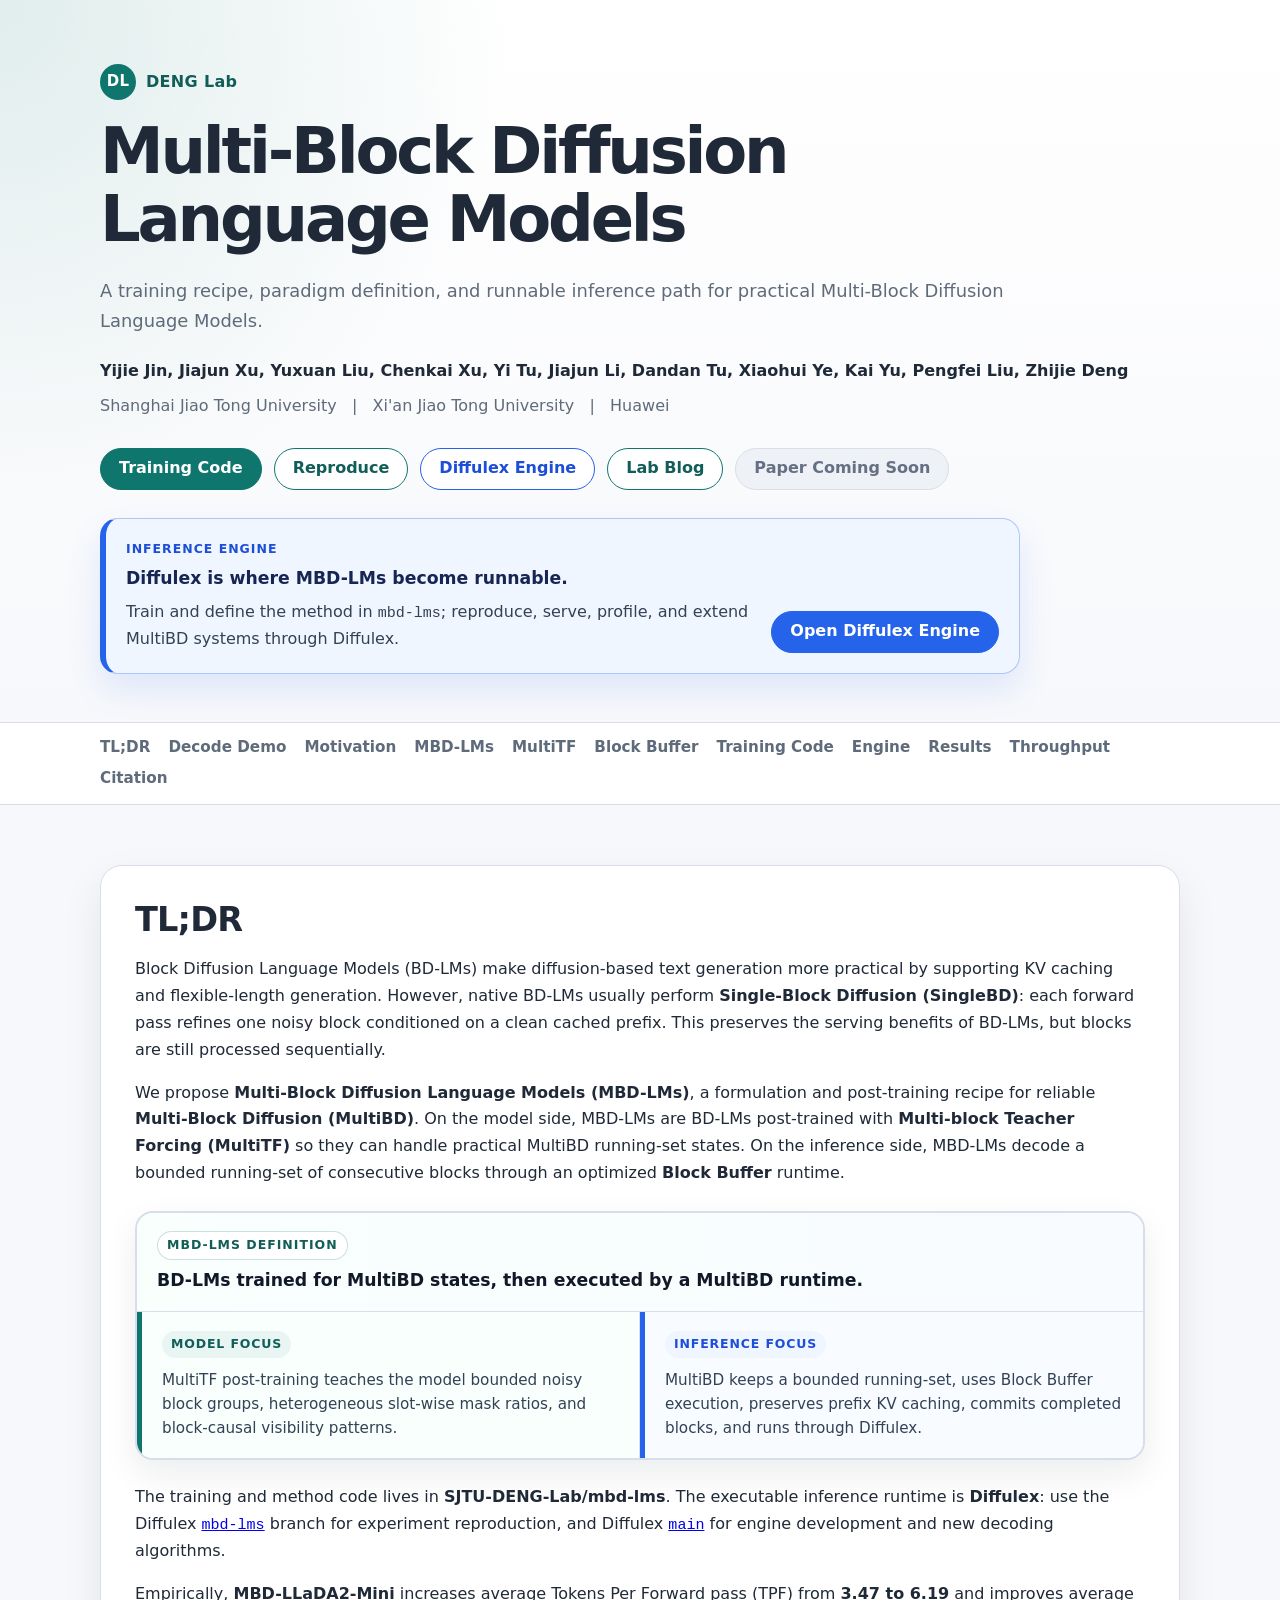
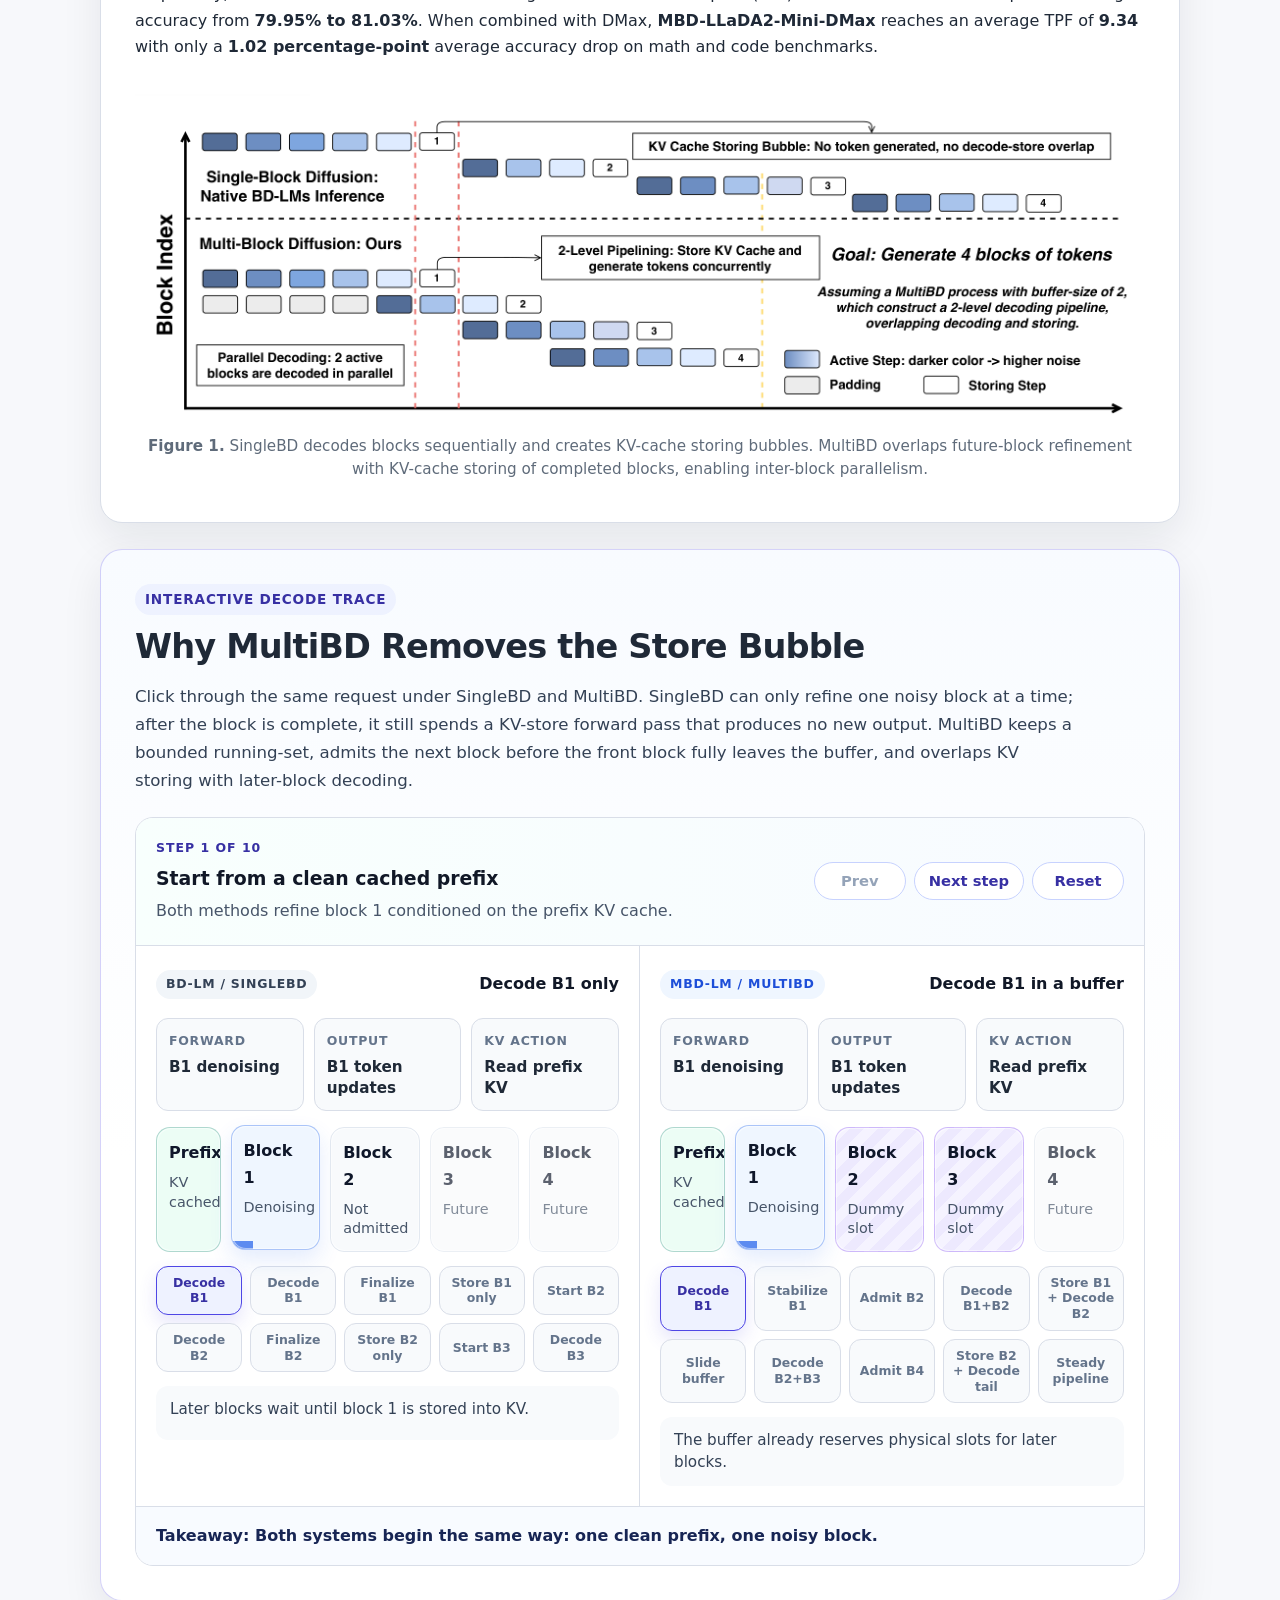
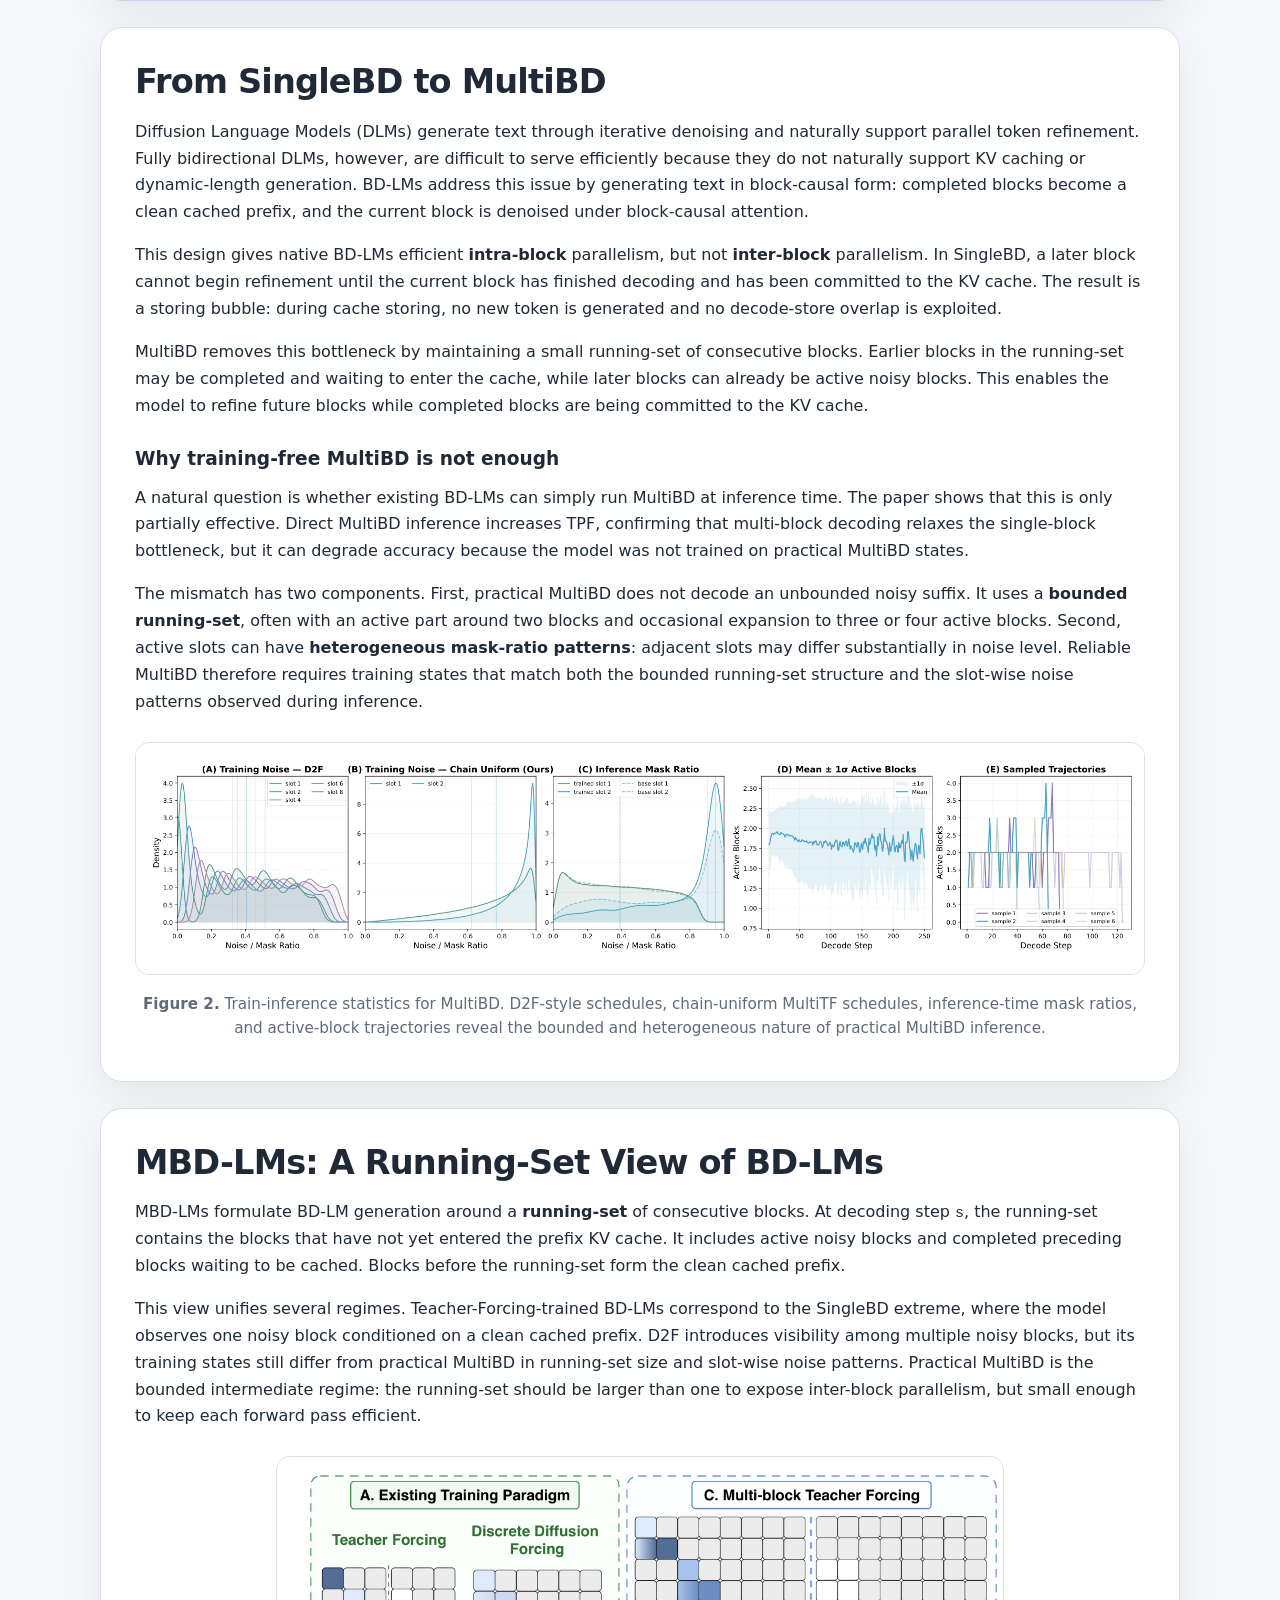
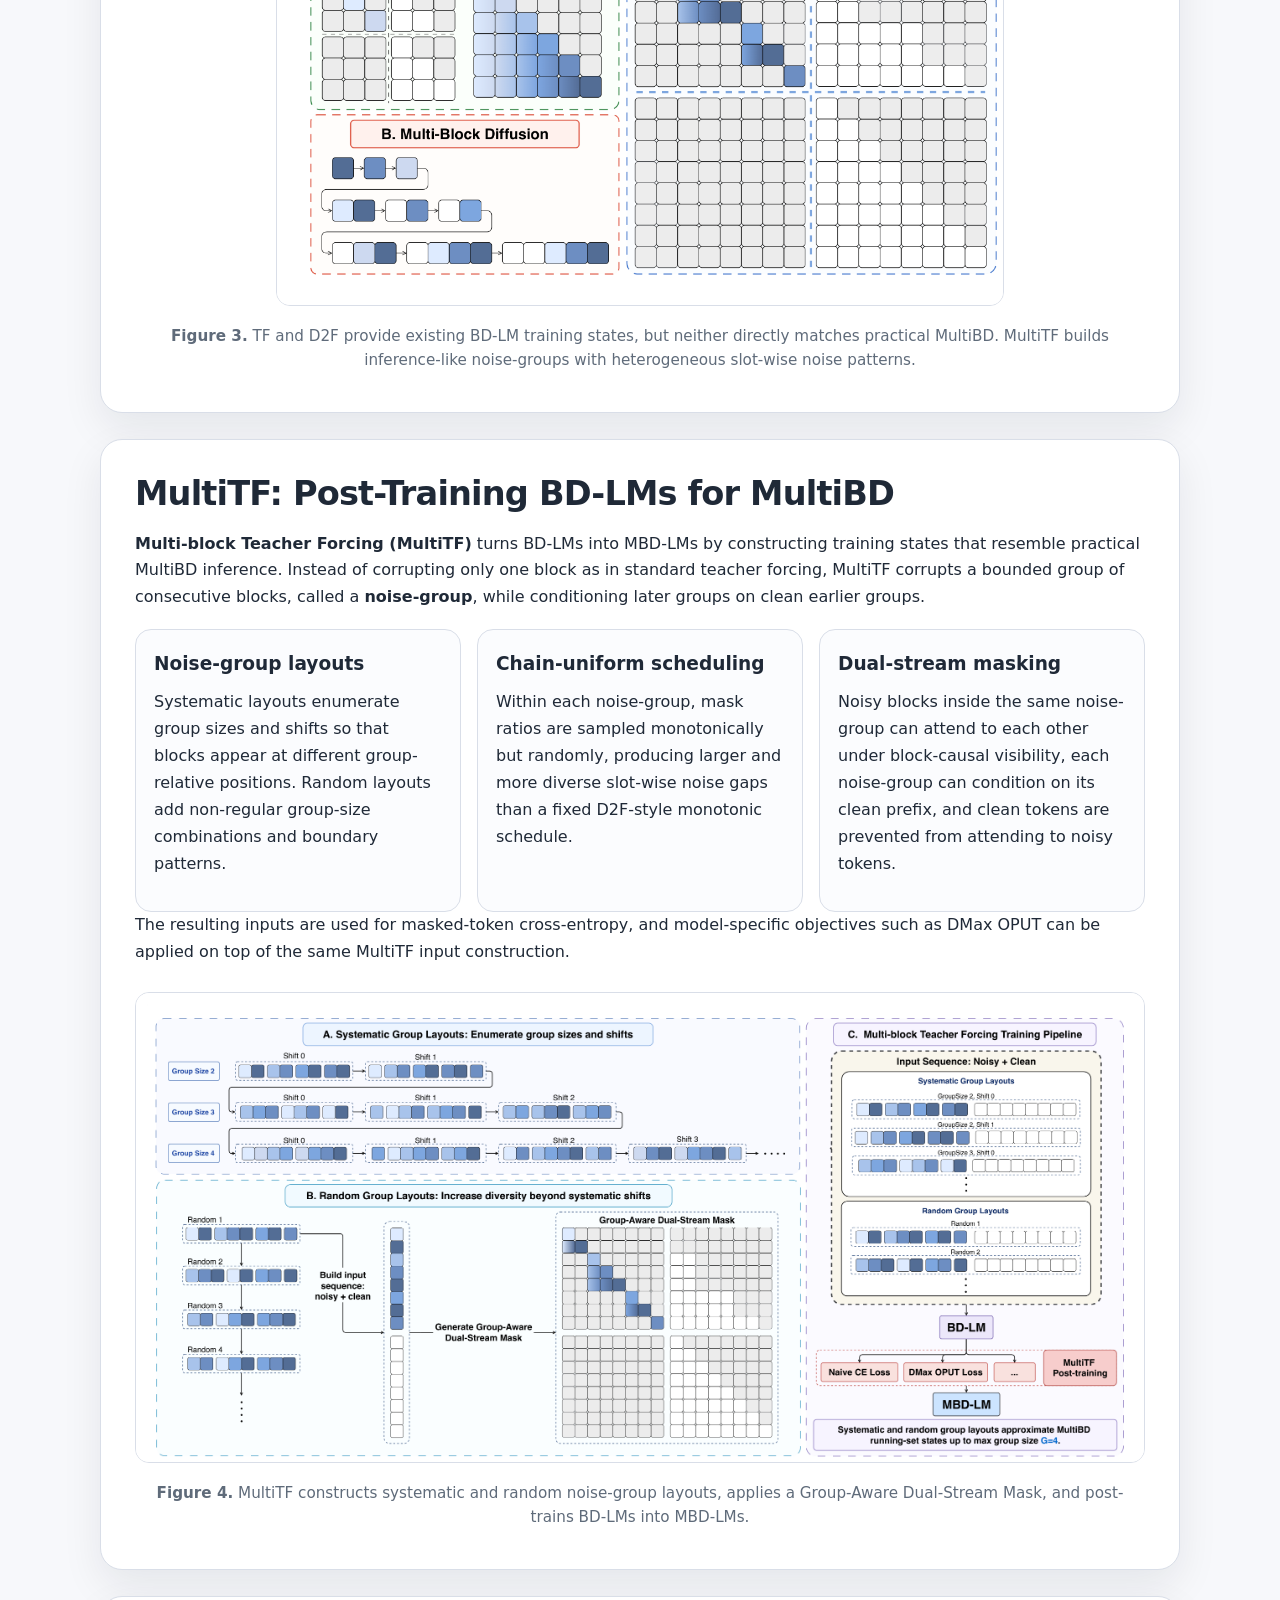
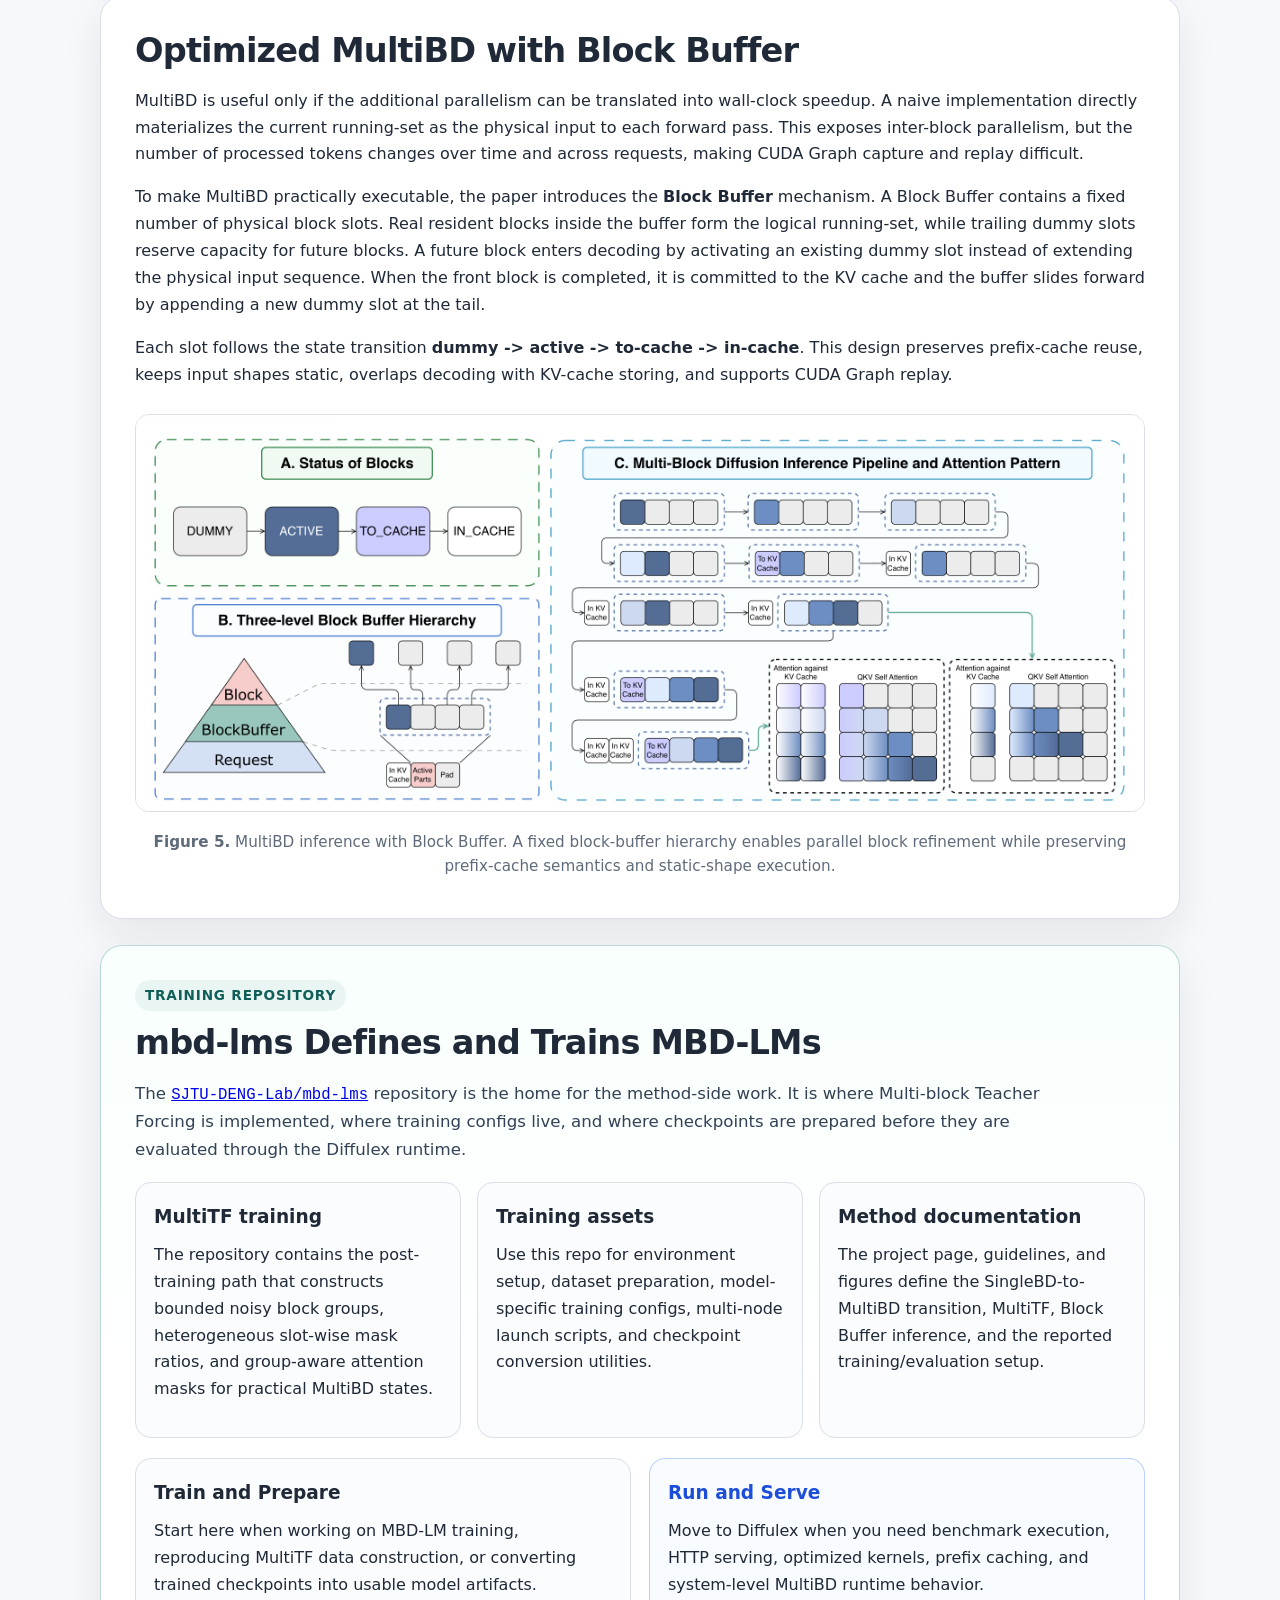
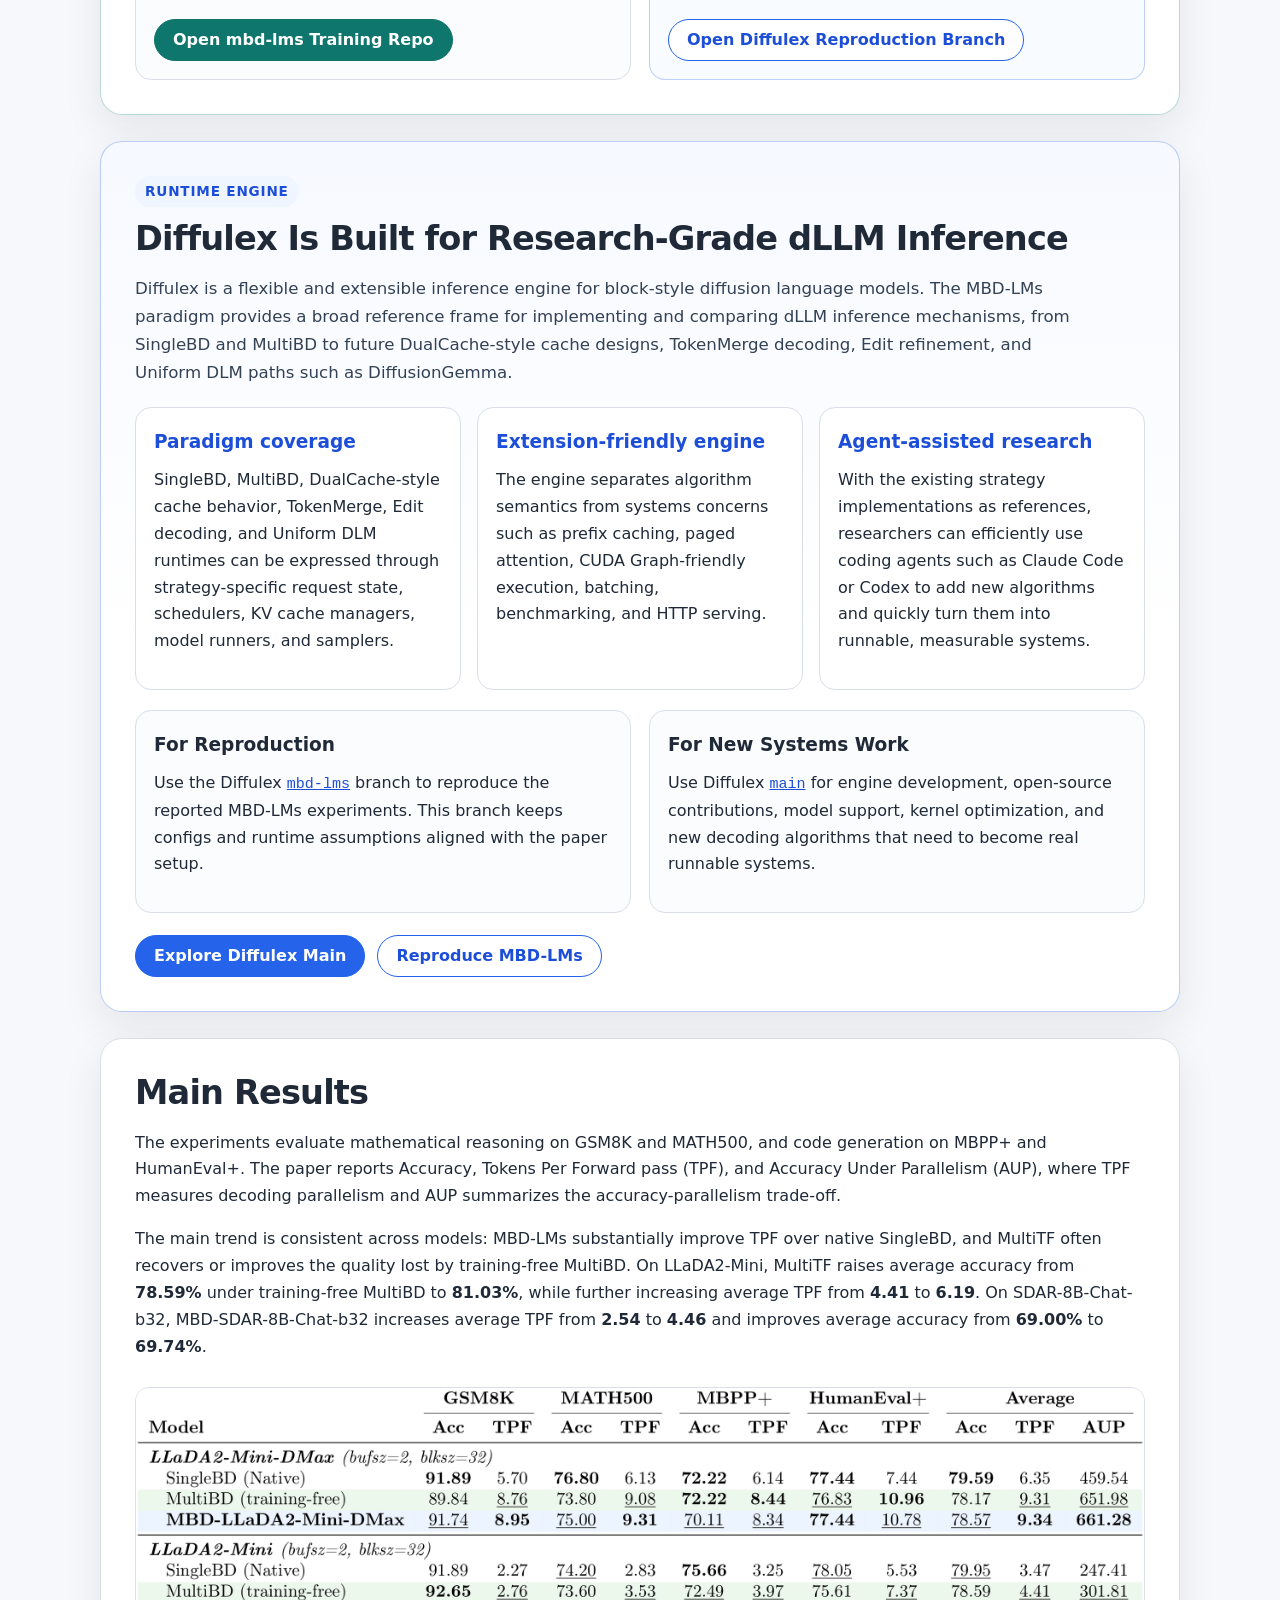
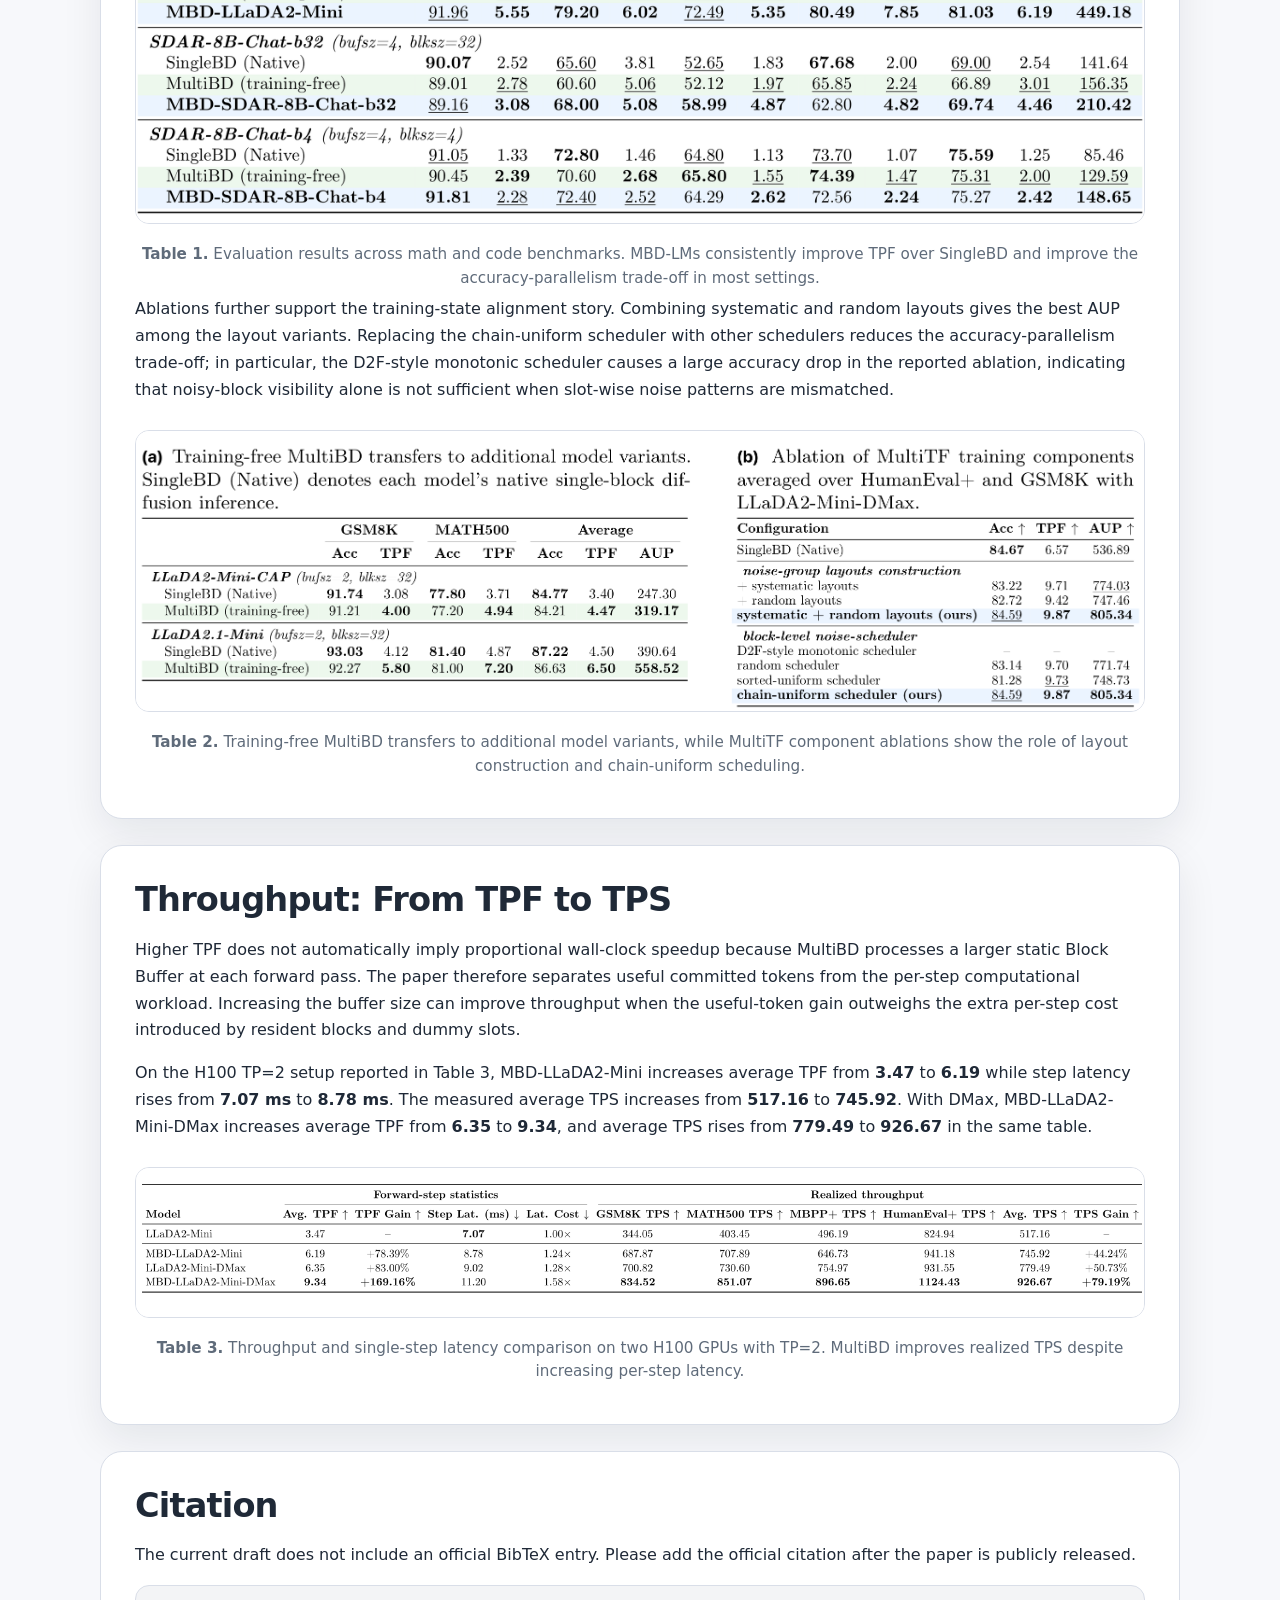
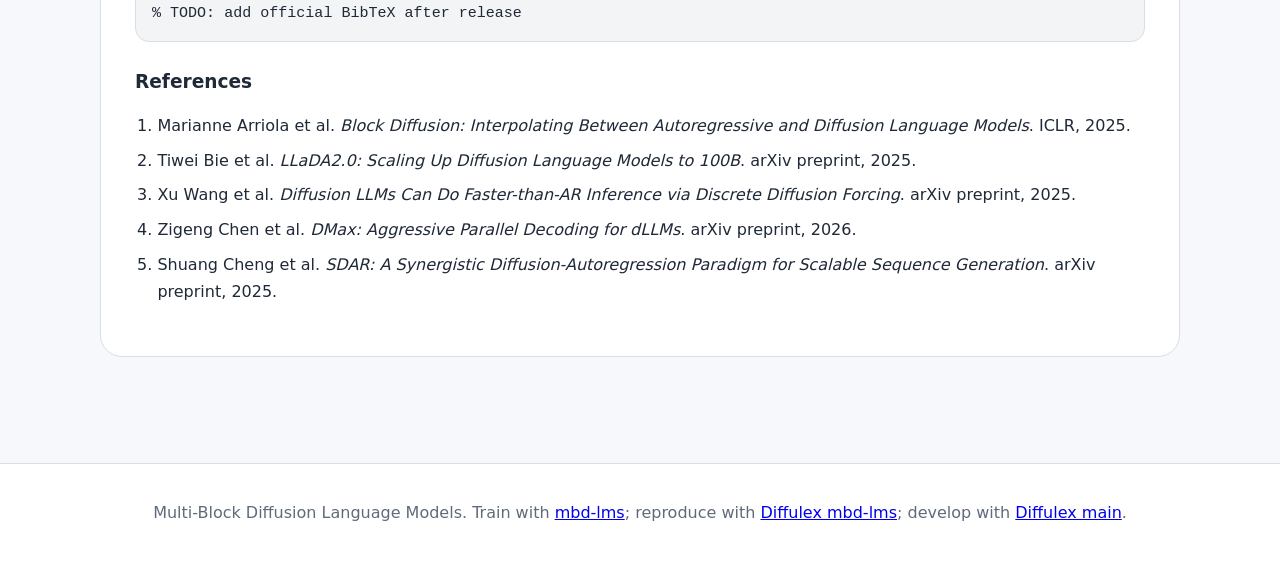
==== commit 3520865e: "docs: expand MultiBD decode demo steps" ====
--- a/docs/index.html
+++ b/docs/index.html
@@ -132,14 +132,23 @@
                 <span class="block-status"></span>
                 <span class="block-fill"></span>
               </div>
+              <div class="decode-block" id="single-b4">
+                <span class="block-name">Block 4</span>
+                <span class="block-status"></span>
+                <span class="block-fill"></span>
+              </div>
             </div>
             <div class="timeline" data-timeline="single" aria-label="SingleBD timeline">
               <span class="timeline-step">Decode B1</span>
               <span class="timeline-step">Decode B1</span>
               <span class="timeline-step">Finalize B1</span>
               <span class="timeline-step bubble-step">Store B1 only</span>
+              <span class="timeline-step">Start B2</span>
               <span class="timeline-step">Decode B2</span>
+              <span class="timeline-step">Finalize B2</span>
               <span class="timeline-step bubble-step">Store B2 only</span>
+              <span class="timeline-step">Start B3</span>
+              <span class="timeline-step">Decode B3</span>
             </div>
             <p class="panel-note" id="single-note">Later blocks wait until block 1 is stored into KV.</p>
           </article>
@@ -174,14 +183,23 @@
                 <span class="block-status"></span>
                 <span class="block-fill"></span>
               </div>
+              <div class="decode-block" id="multi-b4">
+                <span class="block-name">Block 4</span>
+                <span class="block-status"></span>
+                <span class="block-fill"></span>
+              </div>
             </div>
             <div class="timeline" data-timeline="multi" aria-label="MultiBD timeline">
               <span class="timeline-step">Decode B1</span>
-              <span class="timeline-step">Decode B1</span>
+              <span class="timeline-step">Stabilize B1</span>
+              <span class="timeline-step overlap-step">Admit B2</span>
               <span class="timeline-step overlap-step">Decode B1+B2</span>
               <span class="timeline-step overlap-step">Store B1 + Decode B2</span>
+              <span class="timeline-step overlap-step">Slide buffer</span>
               <span class="timeline-step overlap-step">Decode B2+B3</span>
-              <span class="timeline-step overlap-step">Store B2 + Decode B3</span>
+              <span class="timeline-step overlap-step">Admit B4</span>
+              <span class="timeline-step overlap-step">Store B2 + Decode tail</span>
+              <span class="timeline-step overlap-step">Steady pipeline</span>
             </div>
             <p class="panel-note" id="multi-note">The next block is already inside the running-set before block 1 leaves the buffer.</p>
           </article>
@@ -370,9 +388,10 @@
             note: "Later blocks wait until block 1 is stored into KV.",
             timeline: 0,
             blocks: {
-              b1: ["active", "Denoising", 32],
+              b1: ["active", "Denoising", 24],
               b2: ["waiting", "Not admitted", 0],
-              b3: ["future", "Future", 0]
+              b3: ["future", "Future", 0],
+              b4: ["future", "Future", 0]
             }
           },
           multi: {
@@ -383,58 +402,95 @@
             note: "The buffer already reserves physical slots for later blocks.",
             timeline: 0,
             blocks: {
-              b1: ["active", "Denoising", 32],
+              b1: ["active", "Denoising", 24],
               b2: ["dummy", "Dummy slot", 0],
-              b3: ["future", "Future", 0]
-            }
-          }
-        },
-        {
-          title: "Iterate inside block 1",
-          detail: "SingleBD still owns only one active block. MultiBD keeps static buffer capacity ready for expansion.",
-          takeaway: "SingleBD has intra-block parallelism only; MultiBD prepares a running-set.",
+              b3: ["dummy", "Dummy slot", 0],
+              b4: ["future", "Future", 0]
+            }
+          }
+        },
+        {
+          title: "Refine block 1 inside the current window",
+          detail: "SingleBD spends another forward on the same block. MultiBD does the same useful work, but its fixed buffer already has room for the next active block.",
+          takeaway: "At this point, the speed difference is not visible yet; MultiBD is preparing the overlap.",
           single: {
             phase: "Continue B1",
             forward: "B1 denoising",
             output: "B1 token updates",
             kv: "Read prefix KV",
-            note: "Block 2 cannot start while block 1 is still the active block.",
+            note: "The decode window still contains only block 1.",
             timeline: 1,
             blocks: {
-              b1: ["active", "More stable", 58],
+              b1: ["active", "More stable", 48],
               b2: ["waiting", "Not admitted", 0],
-              b3: ["future", "Future", 0]
-            }
-          },
-          multi: {
-            phase: "Continue B1",
+              b3: ["future", "Future", 0],
+              b4: ["future", "Future", 0]
+            }
+          },
+          multi: {
+            phase: "Stabilize B1",
             forward: "B1 denoising",
             output: "B1 token updates",
             kv: "Read prefix KV",
-            note: "The next slot remains a cheap placeholder until it is activated.",
+            note: "Trailing buffer slots stay dummy, so the physical shape can remain stable.",
             timeline: 1,
             blocks: {
-              b1: ["active", "More stable", 58],
+              b1: ["active", "More stable", 48],
               b2: ["dummy", "Ready slot", 0],
-              b3: ["future", "Future", 0]
-            }
-          }
-        },
-        {
-          title: "Admit the next block before the front block leaves",
-          detail: "When block 1 becomes sufficiently stable, MultiBD activates block 2 in the running-set. SingleBD still cannot touch block 2.",
-          takeaway: "This is where inter-block parallelism appears: B1 and B2 are refined together.",
+              b3: ["dummy", "Dummy slot", 0],
+              b4: ["future", "Future", 0]
+            }
+          }
+        },
+        {
+          title: "Block 1 becomes near-committable",
+          detail: "The front block is mostly solved. SingleBD still cannot start block 2; MultiBD can activate the next slot before block 1 leaves the buffer.",
+          takeaway: "MultiBD starts exposing inter-block parallelism before the KV store happens.",
           single: {
             phase: "Finalize B1",
             forward: "B1 final denoising",
             output: "B1 final tokens",
             kv: "Read prefix KV",
-            note: "The next forward is still required only to store block 1 KV.",
+            note: "Block 2 remains untouched until block 1 is completely committed.",
+            timeline: 2,
+            blocks: {
+              b1: ["ready", "Near complete", 88],
+              b2: ["waiting", "Not admitted", 0],
+              b3: ["future", "Future", 0],
+              b4: ["future", "Future", 0]
+            }
+          },
+          multi: {
+            phase: "Admit B2",
+            forward: "B1 + B2 denoising",
+            output: "B1 final tokens + B2 updates",
+            kv: "Read prefix KV",
+            note: "Block 2 enters the running-set while block 1 is still physically present.",
+            timeline: 2,
+            blocks: {
+              b1: ["ready", "Near complete", 88],
+              b2: ["active", "Denoising", 18],
+              b3: ["dummy", "Ready slot", 0],
+              b4: ["future", "Future", 0]
+            }
+          }
+        },
+        {
+          title: "Joint decode happens before the store-only point",
+          detail: "SingleBD finishes block 1 alone. MultiBD uses the same step budget to continue block 2 as well.",
+          takeaway: "The later block has already accumulated progress before the front block enters KV.",
+          single: {
+            phase: "Finish B1",
+            forward: "B1 final denoising",
+            output: "B1 final tokens",
+            kv: "Read prefix KV",
+            note: "The next forward will be a pure KV-store forward.",
             timeline: 2,
             blocks: {
               b1: ["ready", "Complete", 100],
               b2: ["waiting", "Not admitted", 0],
-              b3: ["future", "Future", 0]
+              b3: ["future", "Future", 0],
+              b4: ["future", "Future", 0]
             }
           },
           multi: {
@@ -442,30 +498,32 @@
             forward: "Joint denoising",
             output: "B1 + B2 updates",
             kv: "Read prefix KV",
-            note: "Block 2 starts receiving useful decode work before block 1 is committed.",
-            timeline: 2,
+            note: "The front block is complete, and the tail block keeps improving.",
+            timeline: 3,
             blocks: {
               b1: ["ready", "Complete", 100],
-              b2: ["active", "Denoising", 30],
-              b3: ["dummy", "Dummy slot", 0]
+              b2: ["active", "Denoising", 42],
+              b3: ["dummy", "Ready slot", 0],
+              b4: ["future", "Future", 0]
             }
           }
         },
         {
           title: "SingleBD hits a KV-store-only forward",
-          detail: "Native BD-LM serving must run an extra forward to materialize block 1 into KV. That forward produces no new output. MultiBD overlaps the same KV-store work with block 2 decoding.",
+          detail: "Native BD-LM serving still needs a forward to materialize block 1 into KV. That forward produces no new output. MultiBD overlaps the same KV-store work with block 2 decoding.",
           takeaway: "The store bubble becomes useful work: store B1 KV while decoding B2.",
           single: {
             phase: "Store B1 only",
             forward: "KV-store forward",
             output: "No output",
             kv: "Store B1 KV",
-            note: "This is the store bubble: the GPU runs a forward, but the request does not advance visible generation.",
+            note: "This is the store bubble: the GPU runs a forward, but visible generation does not advance.",
             timeline: 3,
             blocks: {
               b1: ["bubble", "Store KV", 100],
               b2: ["waiting", "Still waiting", 0],
-              b3: ["future", "Future", 0]
+              b3: ["future", "Future", 0],
+              b4: ["future", "Future", 0]
             }
           },
           multi: {
@@ -474,18 +532,19 @@
             output: "B2 token updates",
             kv: "Store B1 KV",
             note: "Block 1 is a pure KV lane, while block 2 keeps decoding in the same step.",
-            timeline: 3,
+            timeline: 4,
             blocks: {
               b1: ["store", "Store KV", 100],
               b2: ["active", "Denoising", 62],
-              b3: ["dummy", "Ready slot", 0]
-            }
-          }
-        },
-        {
-          title: "The next block is already ahead",
-          detail: "After block 1 enters KV, SingleBD only begins block 2. MultiBD has already spent useful forwards on block 2 and can activate block 3.",
-          takeaway: "MultiBD shortens the idle gap between consecutive blocks.",
+              b3: ["dummy", "Ready slot", 0],
+              b4: ["future", "Future", 0]
+            }
+          }
+        },
+        {
+          title: "The buffer slides after block 1 commits",
+          detail: "SingleBD only now starts block 2. MultiBD has already spent useful forwards on block 2 and can slide the buffer without changing the physical execution pattern.",
+          takeaway: "After one block, MultiBD is already ahead on the next block.",
           single: {
             phase: "Start B2",
             forward: "B2 denoising",
@@ -495,8 +554,42 @@
             timeline: 4,
             blocks: {
               b1: ["prefix", "In KV", 100],
-              b2: ["active", "Denoising", 30],
-              b3: ["waiting", "Not admitted", 0]
+              b2: ["active", "Denoising", 18],
+              b3: ["waiting", "Not admitted", 0],
+              b4: ["future", "Future", 0]
+            }
+          },
+          multi: {
+            phase: "Slide buffer",
+            forward: "B2 denoising",
+            output: "B2 token updates",
+            kv: "Read prefix+B1 KV",
+            note: "B1 becomes prefix KV, B2 moves to the front, and a later dummy slot stays available.",
+            timeline: 5,
+            blocks: {
+              b1: ["prefix", "In KV", 100],
+              b2: ["active", "Mostly stable", 72],
+              b3: ["dummy", "Ready slot", 0],
+              b4: ["future", "Future", 0]
+            }
+          }
+        },
+        {
+          title: "MultiBD admits block 3 while SingleBD is still on block 2",
+          detail: "SingleBD continues B2 alone. MultiBD uses the bounded running-set to decode B2 and B3 together.",
+          takeaway: "The pipeline effect repeats across blocks, not just once.",
+          single: {
+            phase: "Decode B2",
+            forward: "B2 denoising",
+            output: "B2 token updates",
+            kv: "Read prefix+B1 KV",
+            note: "Block 3 cannot start yet.",
+            timeline: 5,
+            blocks: {
+              b1: ["prefix", "In KV", 100],
+              b2: ["active", "More stable", 46],
+              b3: ["waiting", "Not admitted", 0],
+              b4: ["future", "Future", 0]
             }
           },
           multi: {
@@ -504,43 +597,112 @@
             forward: "Joint denoising",
             output: "B2 + B3 updates",
             kv: "Read prefix+B1 KV",
-            note: "The buffer slides forward and activates the next dummy slot.",
-            timeline: 4,
-            blocks: {
-              b1: ["prefix", "In KV", 100],
-              b2: ["active", "Mostly stable", 82],
-              b3: ["active", "Denoising", 26]
-            }
-          }
-        },
-        {
-          title: "The pattern repeats",
-          detail: "SingleBD repeatedly alternates decode and store-only forwards. MultiBD keeps a small running-set so later blocks can decode while earlier blocks are committed.",
-          takeaway: "MBD-LMs convert sequential block processing into bounded inter-block parallelism.",
+            note: "B3 starts before B2 is committed, preserving a bounded active tail.",
+            timeline: 6,
+            blocks: {
+              b1: ["prefix", "In KV", 100],
+              b2: ["active", "Near complete", 88],
+              b3: ["active", "Denoising", 26],
+              b4: ["dummy", "Ready slot", 0]
+            }
+          }
+        },
+        {
+          title: "The running-set expands at the tail",
+          detail: "SingleBD is still finalizing B2. MultiBD can keep B2 near the front, continue B3, and prepare B4 as the next tail slot.",
+          takeaway: "The bounded buffer gives MultiBD parallelism without decoding an unbounded suffix.",
+          single: {
+            phase: "Finalize B2",
+            forward: "B2 final denoising",
+            output: "B2 final tokens",
+            kv: "Read prefix+B1 KV",
+            note: "The same store-only bubble is about to appear again.",
+            timeline: 6,
+            blocks: {
+              b1: ["prefix", "In KV", 100],
+              b2: ["ready", "Complete", 100],
+              b3: ["waiting", "Not admitted", 0],
+              b4: ["future", "Future", 0]
+            }
+          },
+          multi: {
+            phase: "Admit B4",
+            forward: "B2 + B3 + B4 denoising",
+            output: "Tail-block updates",
+            kv: "Read prefix+B1 KV",
+            note: "B4 enters as the new tail while earlier active blocks remain bounded.",
+            timeline: 7,
+            blocks: {
+              b1: ["prefix", "In KV", 100],
+              b2: ["ready", "Complete", 100],
+              b3: ["active", "Denoising", 48],
+              b4: ["active", "Denoising", 16]
+            }
+          }
+        },
+        {
+          title: "The second store bubble is also overlapped",
+          detail: "SingleBD must store block 2 with no output. MultiBD stores block 2 while block 3 and block 4 continue making progress.",
+          takeaway: "Store-only forwards become decode-store overlap in the steady state.",
           single: {
             phase: "Store B2 only",
             forward: "KV-store forward",
             output: "No output",
             kv: "Store B2 KV",
-            note: "Each completed block creates another store-only bubble.",
-            timeline: 5,
+            note: "Each completed block creates another no-output forward.",
+            timeline: 7,
             blocks: {
               b1: ["prefix", "In KV", 100],
               b2: ["bubble", "Store KV", 100],
-              b3: ["waiting", "Still waiting", 0]
-            }
-          },
-          multi: {
-            phase: "Store B2 + Decode B3",
+              b3: ["waiting", "Still waiting", 0],
+              b4: ["future", "Future", 0]
+            }
+          },
+          multi: {
+            phase: "Store B2 + Decode tail",
             forward: "Overlap forward",
+            output: "B3 + B4 updates",
+            kv: "Store B2 KV",
+            note: "The front completed block commits while the tail remains productive.",
+            timeline: 8,
+            blocks: {
+              b1: ["prefix", "In KV", 100],
+              b2: ["store", "Store KV", 100],
+              b3: ["active", "Mostly stable", 68],
+              b4: ["active", "Denoising", 34]
+            }
+          }
+        },
+        {
+          title: "Steady-state block pipeline",
+          detail: "SingleBD starts block 3 only after storing block 2. MultiBD already has later blocks in flight, so the request keeps producing useful decode work across store events.",
+          takeaway: "MBD-LMs convert sequential block processing into bounded inter-block parallelism.",
+          single: {
+            phase: "Start B3",
+            forward: "B3 denoising",
             output: "B3 token updates",
-            kv: "Store B2 KV",
-            note: "The front block commits to KV while the tail block keeps making progress.",
-            timeline: 5,
-            blocks: {
-              b1: ["prefix", "In KV", 100],
-              b2: ["store", "Store KV", 100],
-              b3: ["active", "Denoising", 58]
+            kv: "Read prefix+B1+B2 KV",
+            note: "The decode-store alternation repeats block by block.",
+            timeline: 8,
+            blocks: {
+              b1: ["prefix", "In KV", 100],
+              b2: ["prefix", "In KV", 100],
+              b3: ["active", "Denoising", 18],
+              b4: ["waiting", "Not admitted", 0]
+            }
+          },
+          multi: {
+            phase: "Steady pipeline",
+            forward: "Tail denoising",
+            output: "B3 + B4 updates",
+            kv: "Read committed prefix",
+            note: "The running-set keeps decode work available while completed blocks enter KV.",
+            timeline: 9,
+            blocks: {
+              b1: ["prefix", "In KV", 100],
+              b2: ["prefix", "In KV", 100],
+              b3: ["active", "Near complete", 86],
+              b4: ["active", "Denoising", 58]
             }
           }
         }
--- a/docs/style.css
+++ b/docs/style.css
@@ -655,7 +655,7 @@
 
 .block-track {
   display: grid;
-  grid-template-columns: 0.78fr repeat(3, minmax(0, 1fr));
+  grid-template-columns: 0.72fr repeat(4, minmax(0, 1fr));
   gap: 10px;
 }
 
@@ -775,7 +775,7 @@
 
 .timeline {
   display: grid;
-  grid-template-columns: repeat(6, minmax(0, 1fr));
+  grid-template-columns: repeat(5, minmax(0, 1fr));
   gap: 8px;
   margin-top: 14px;
 }
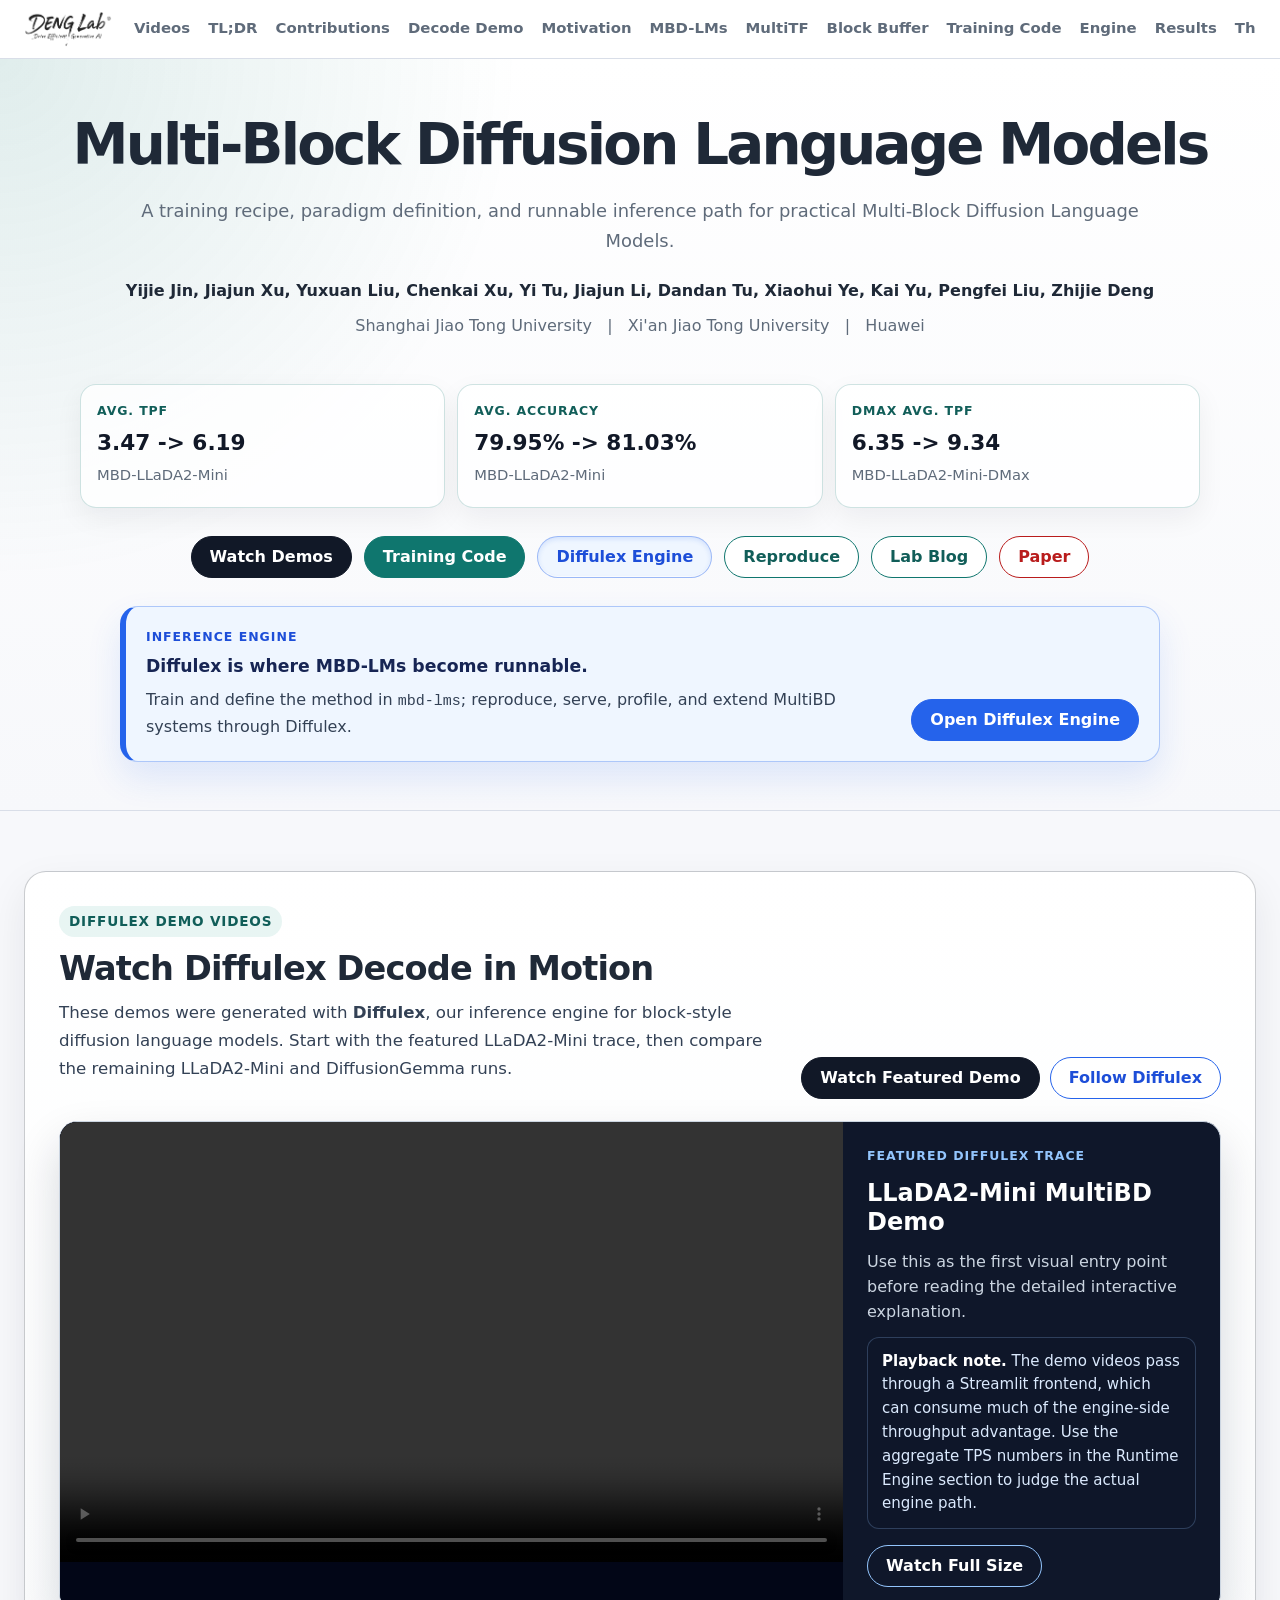
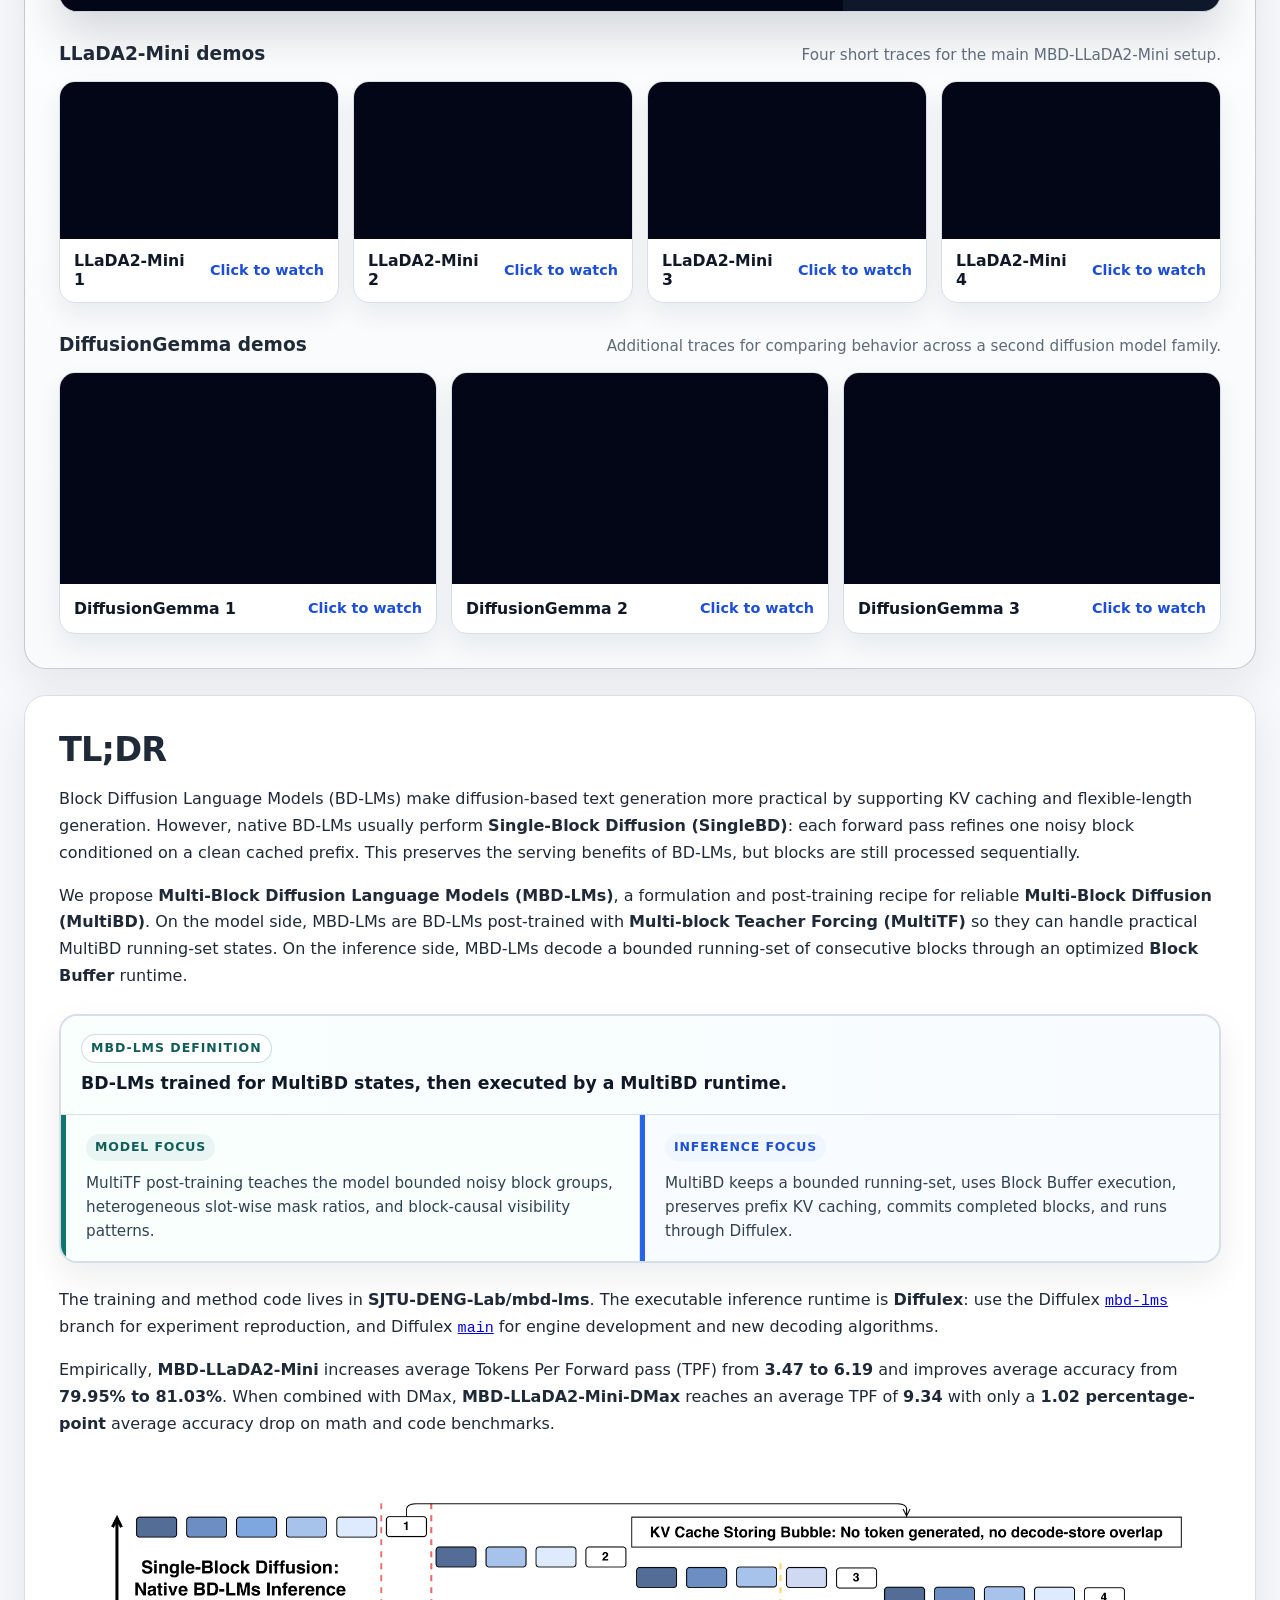
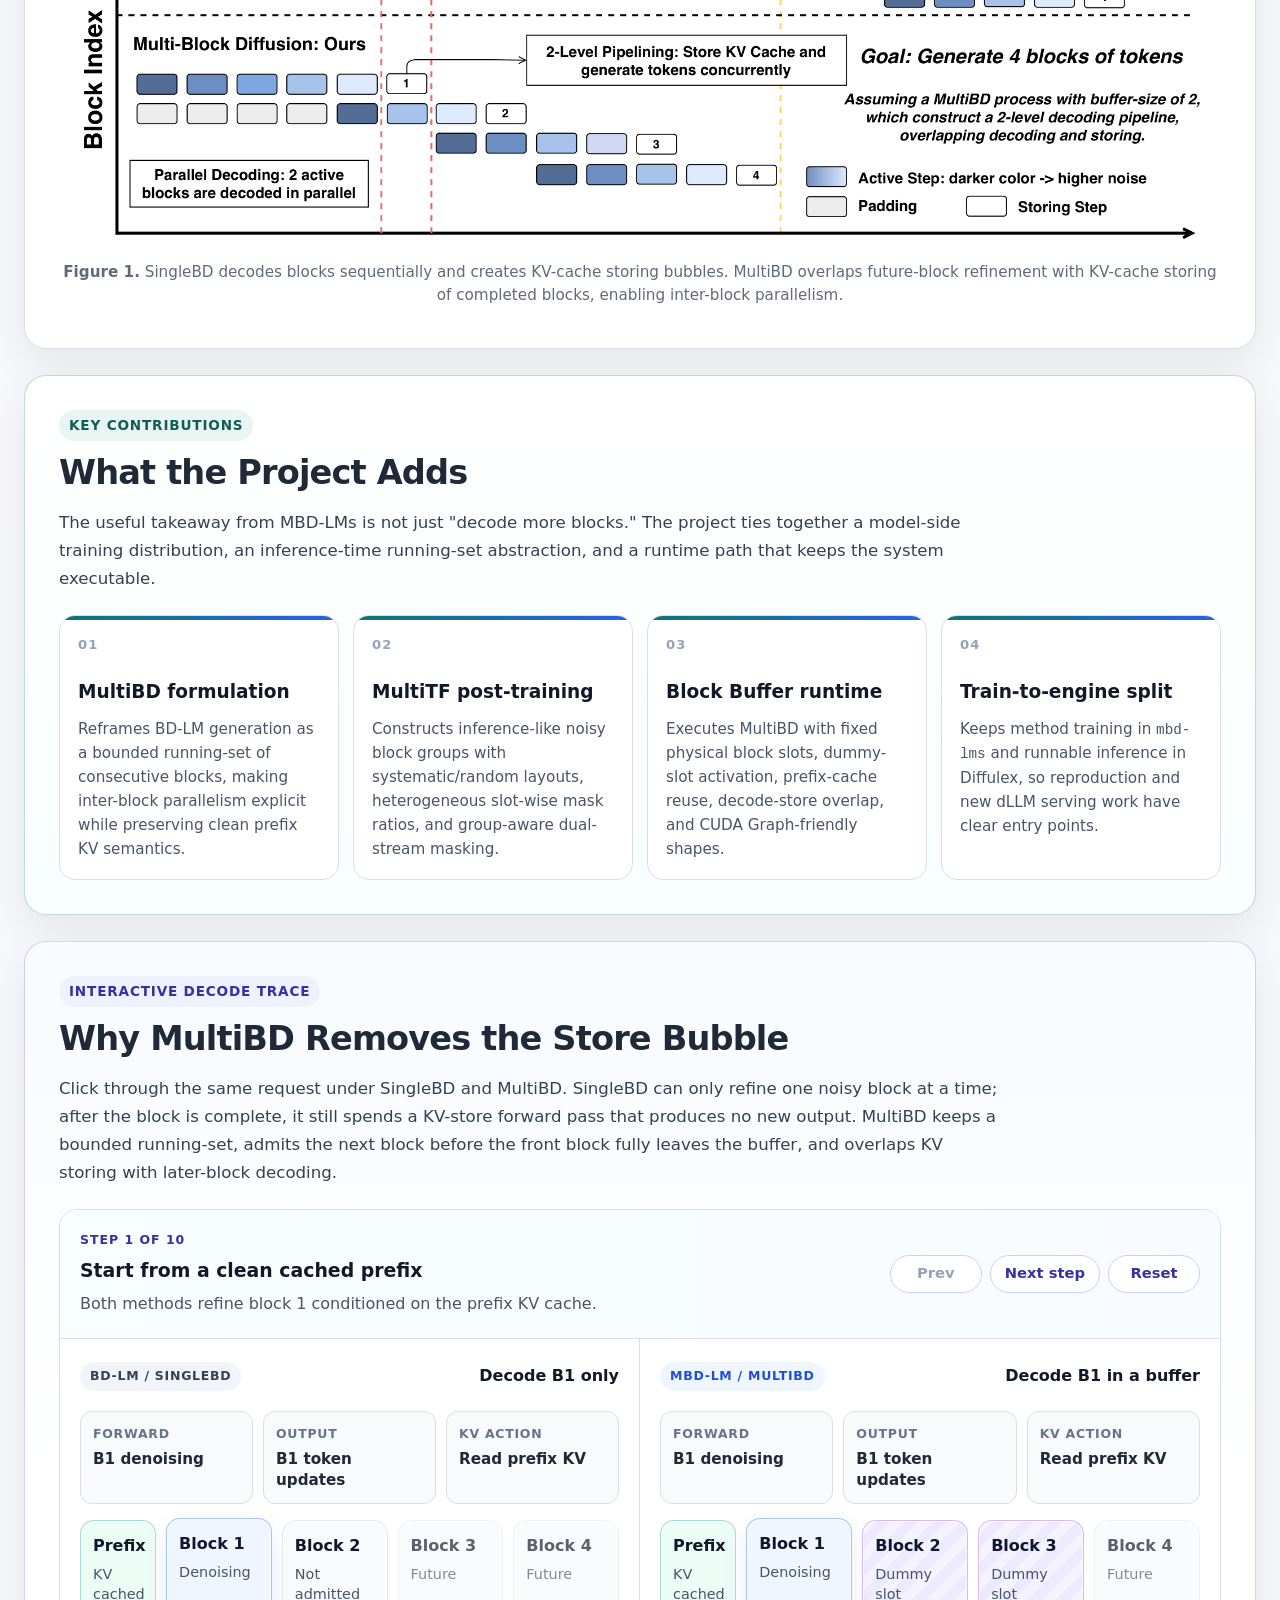
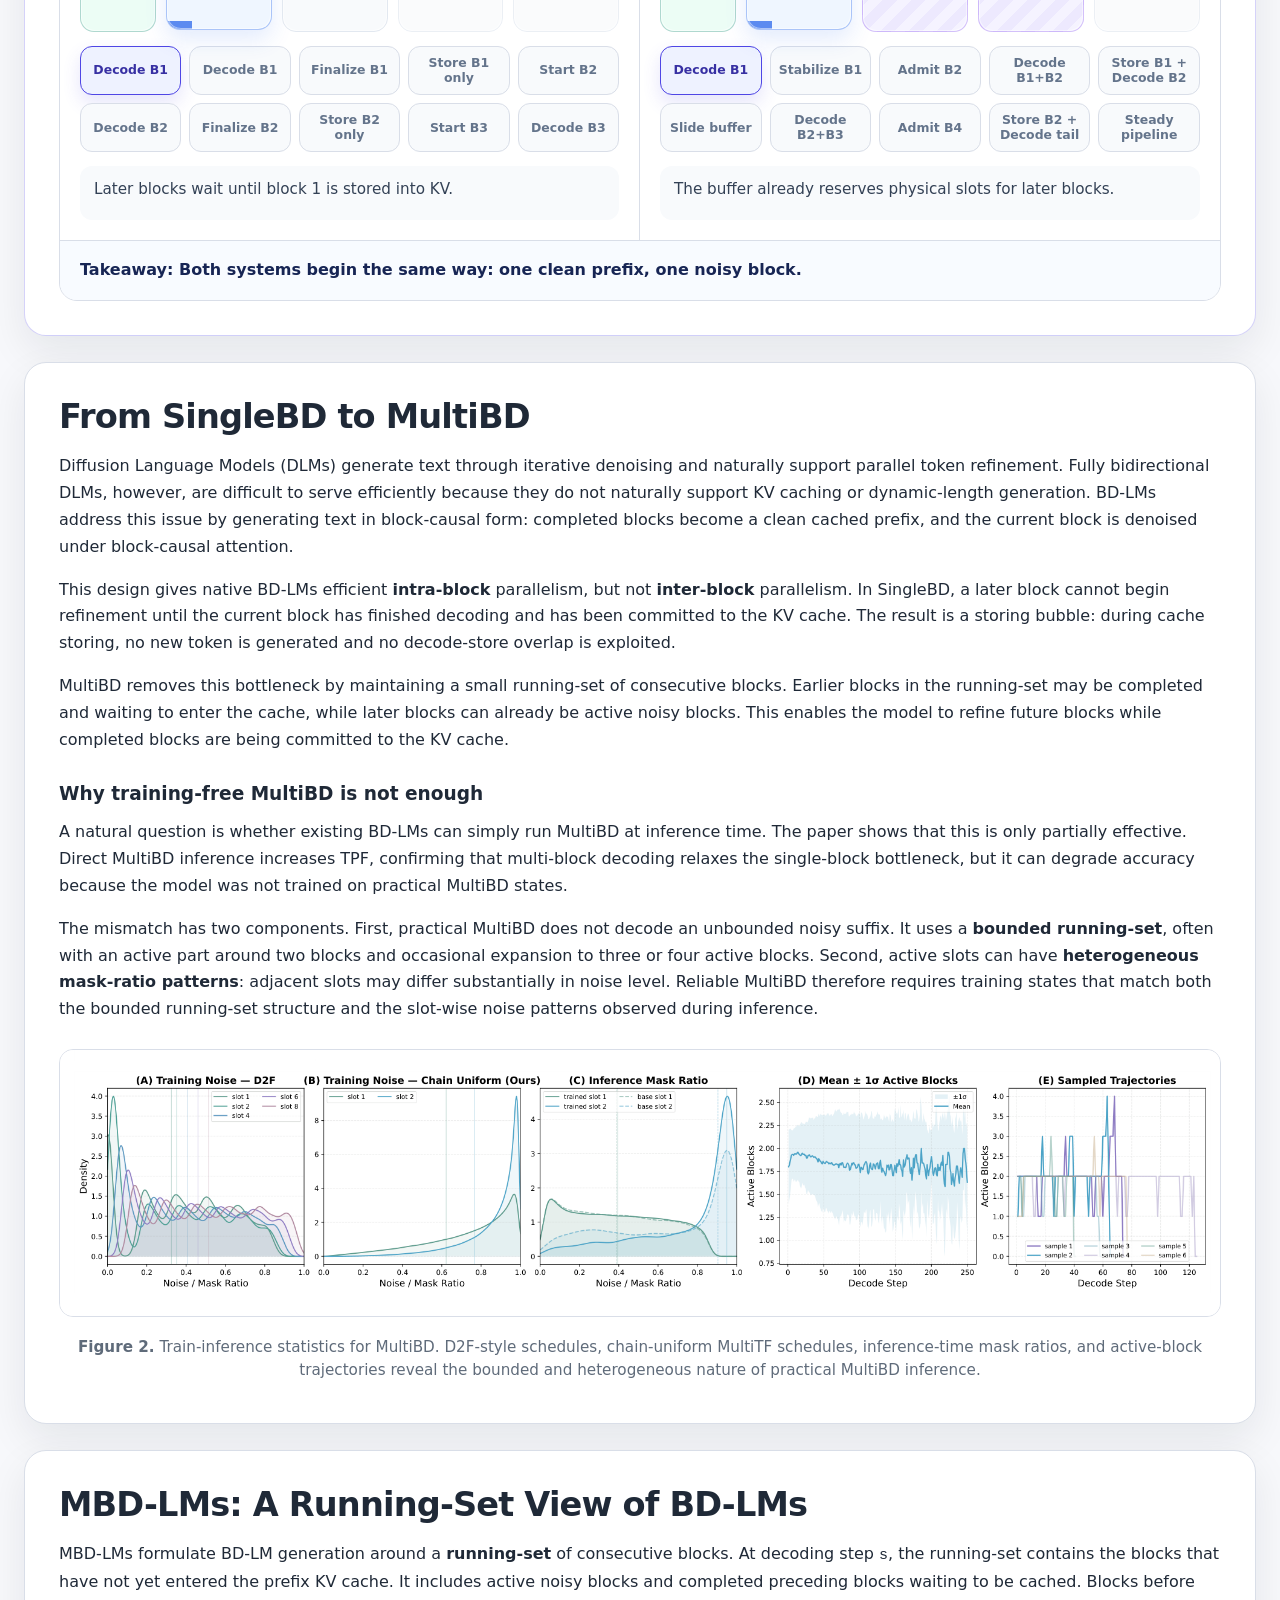
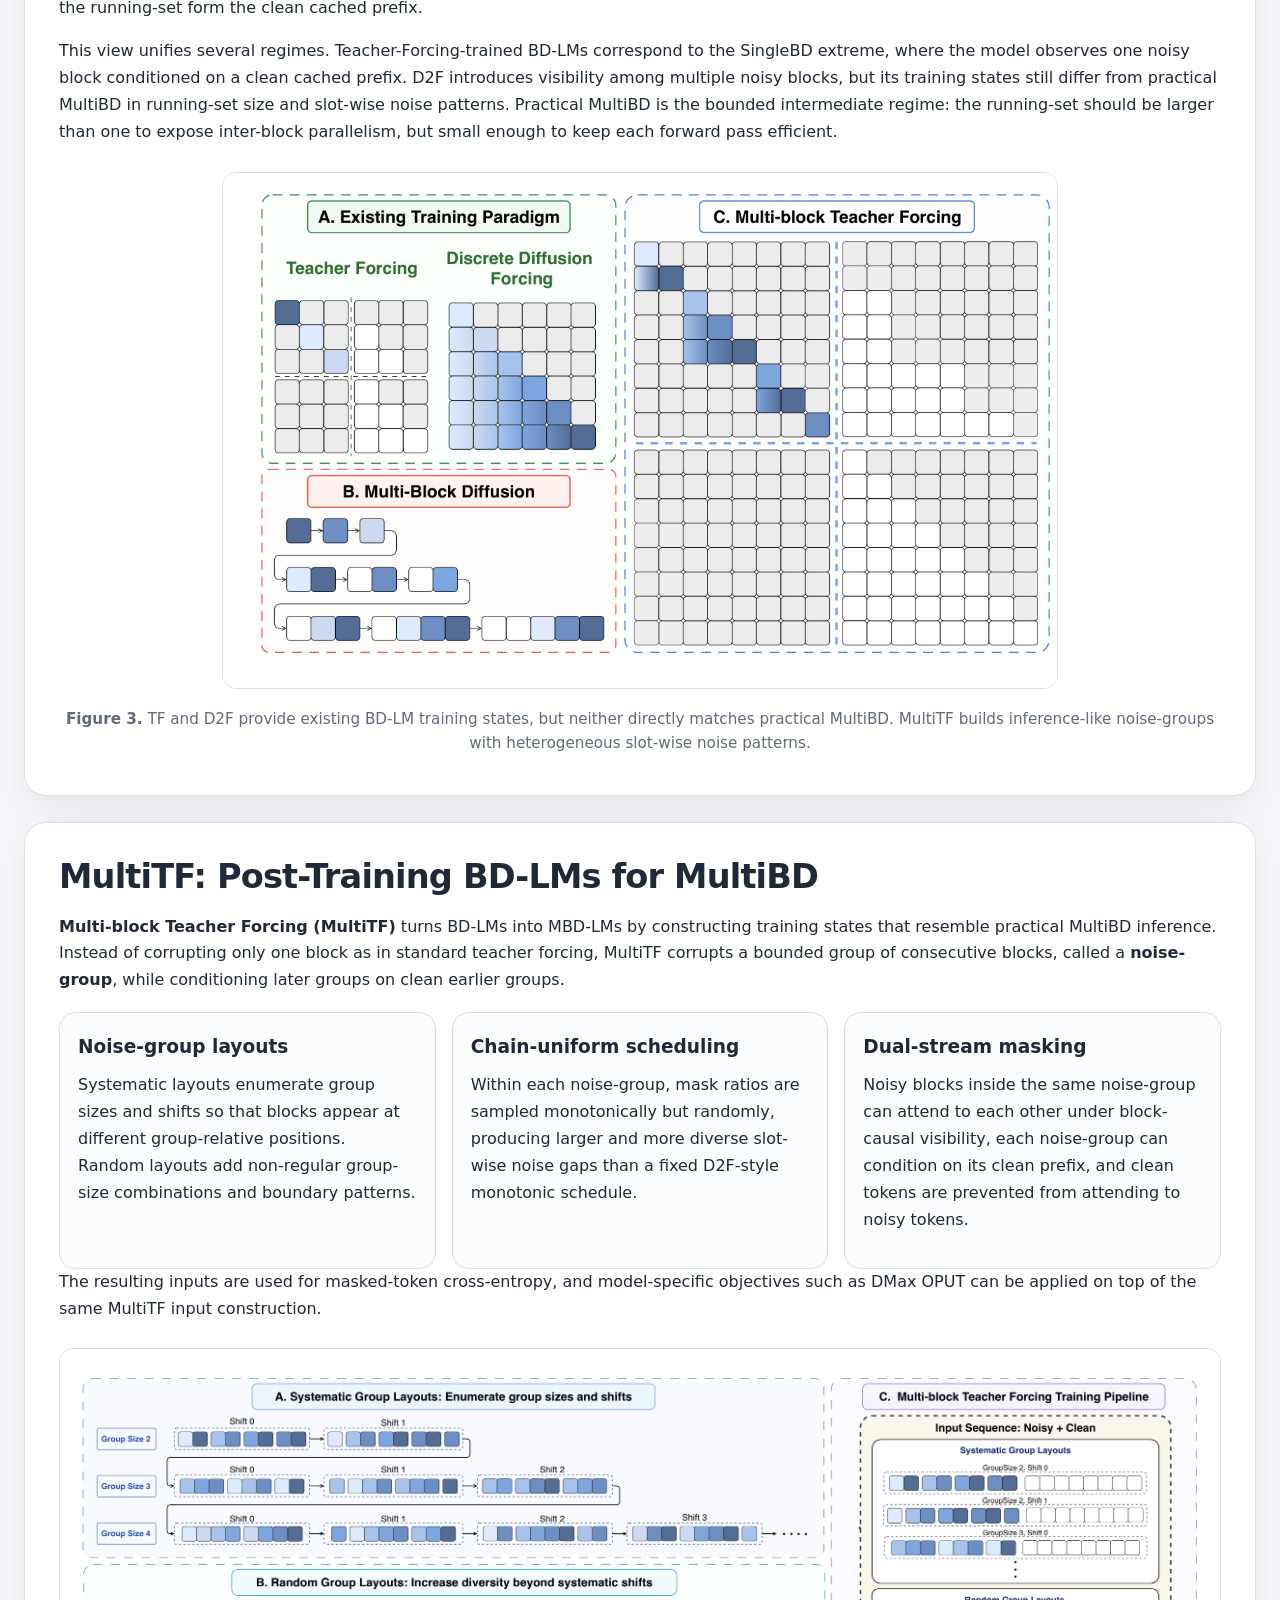
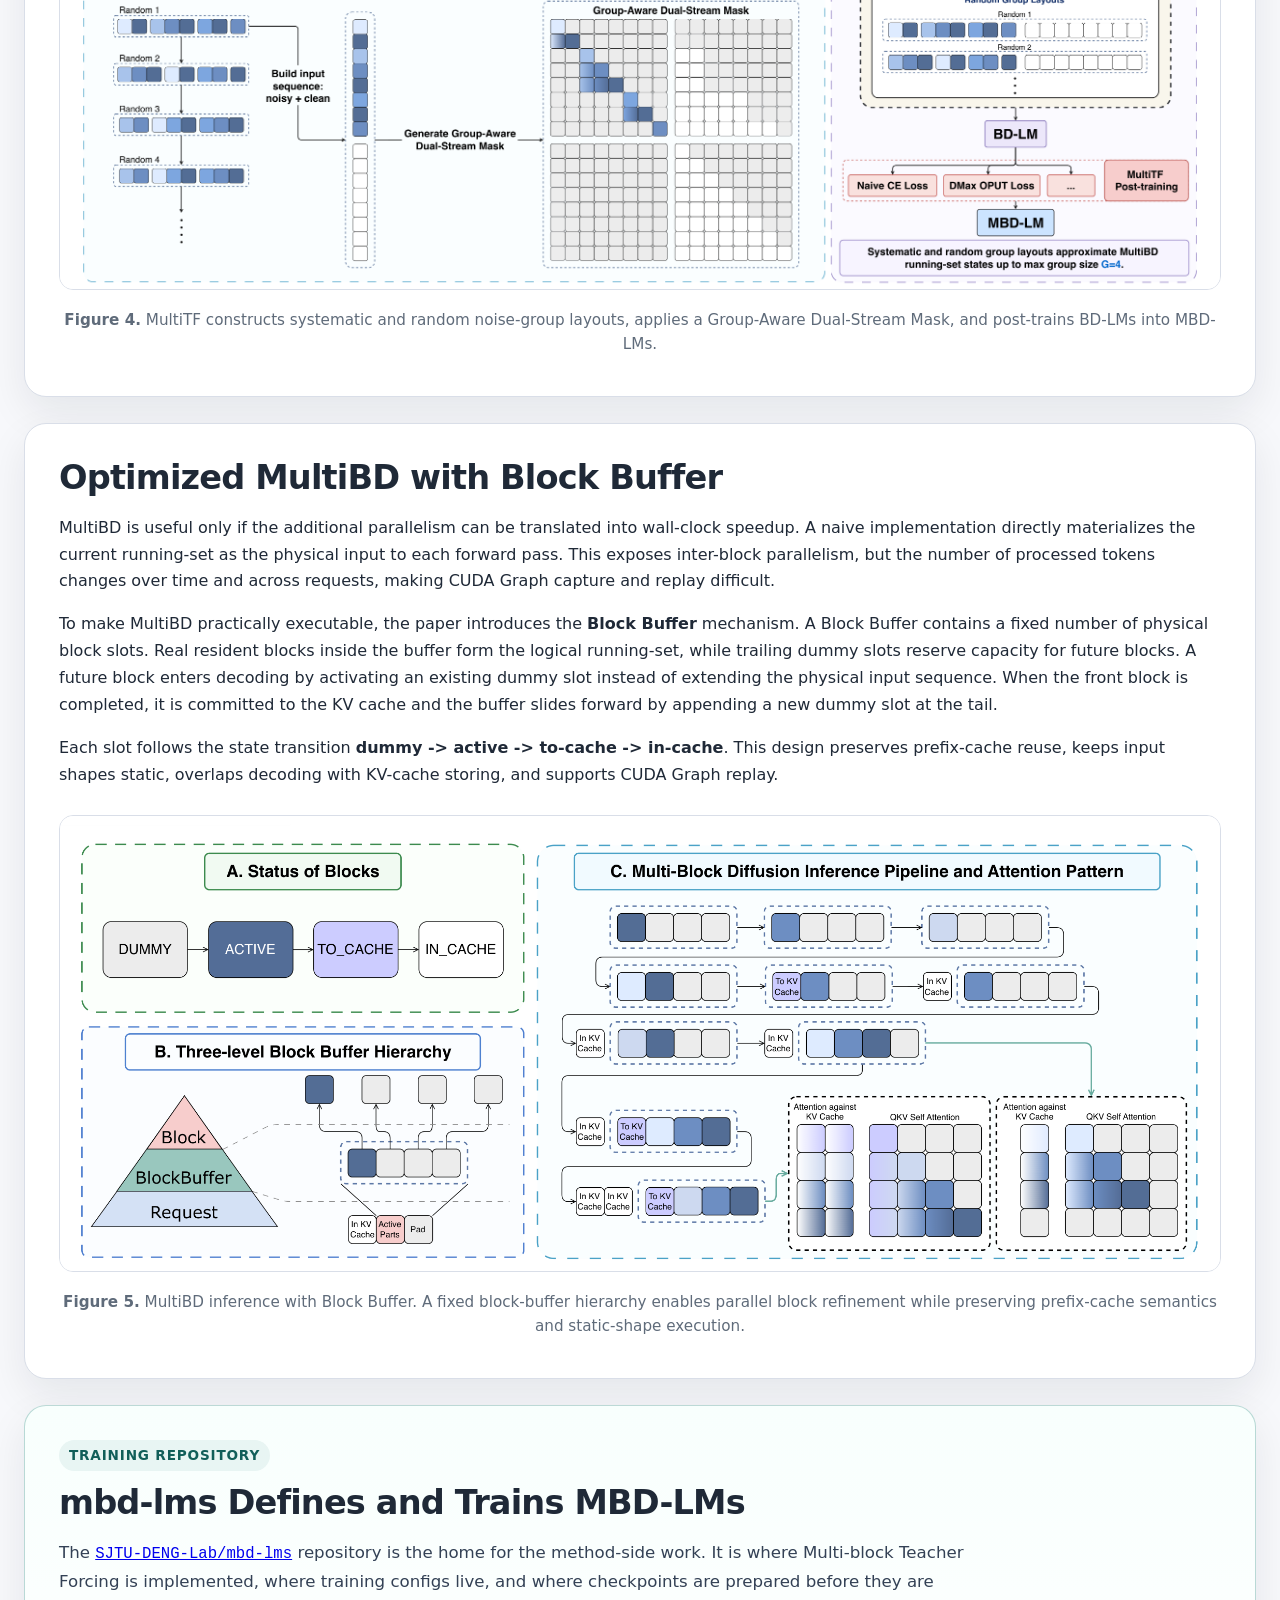
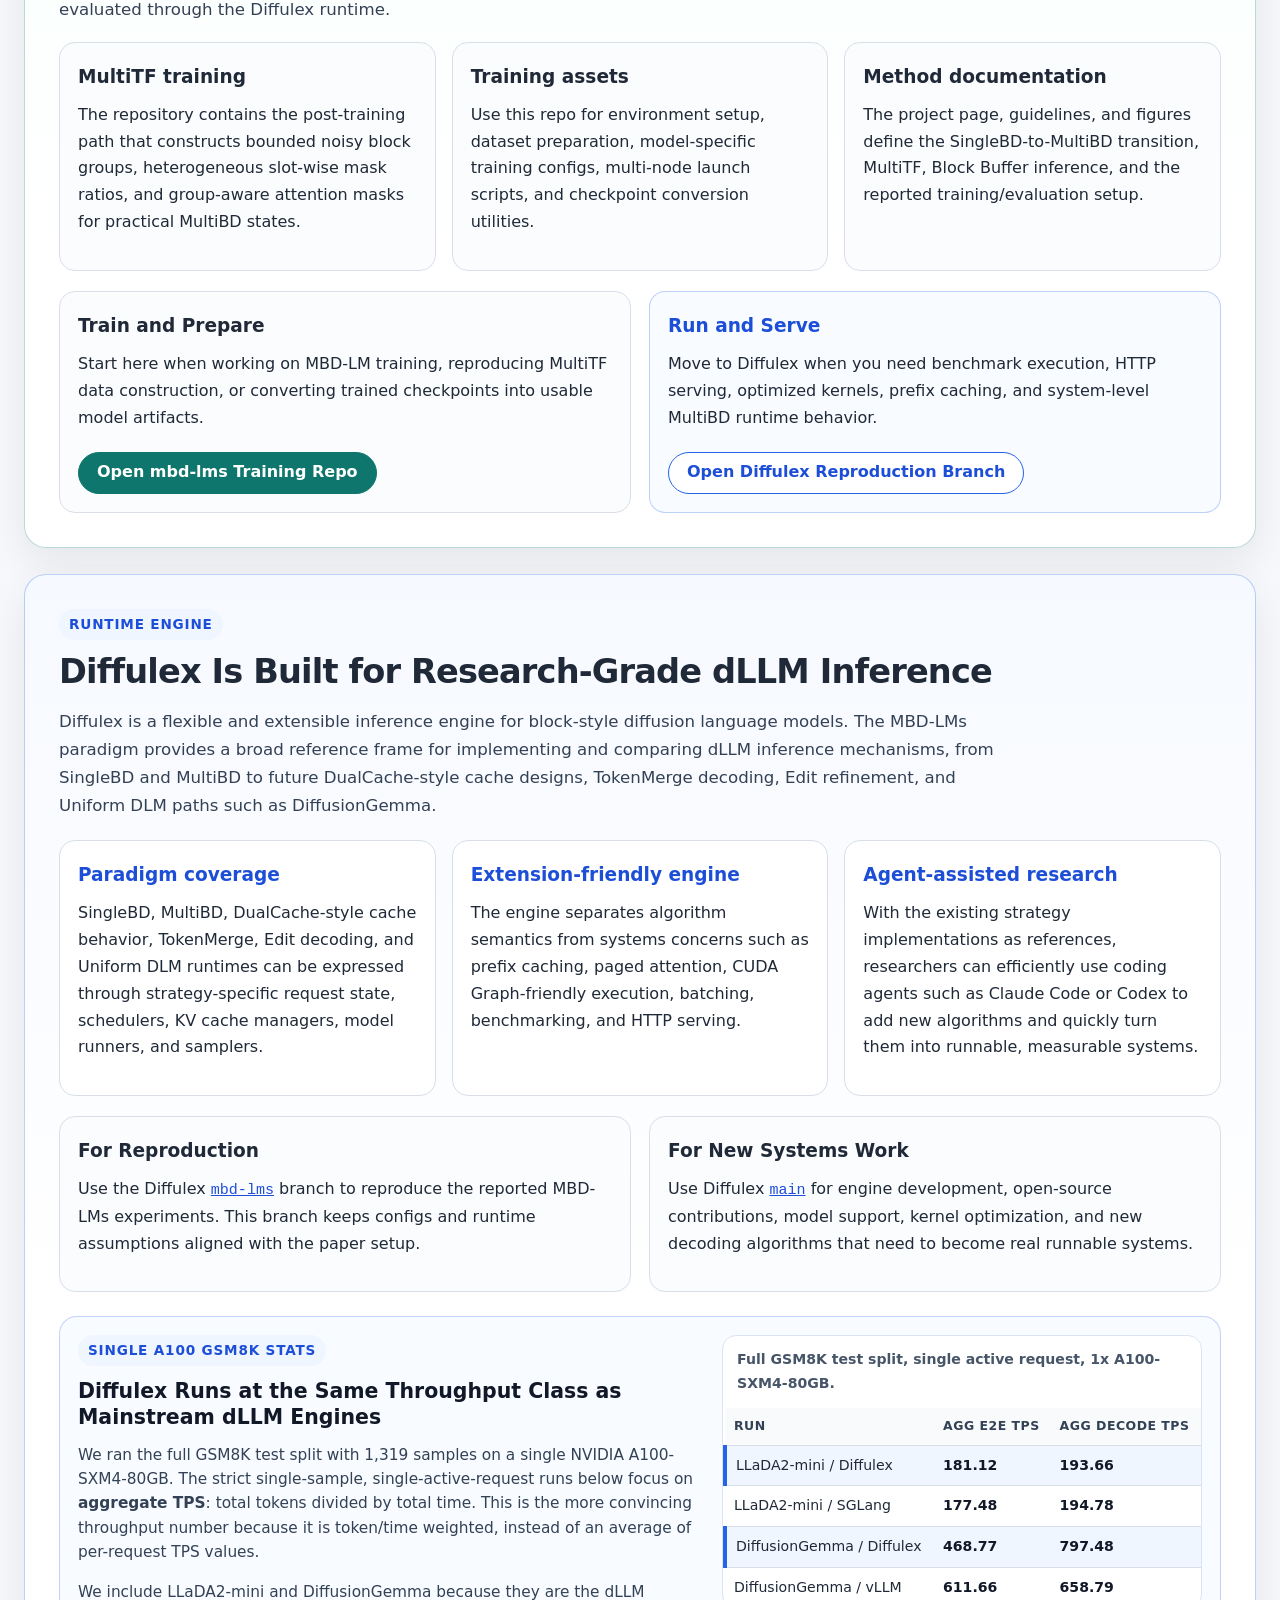
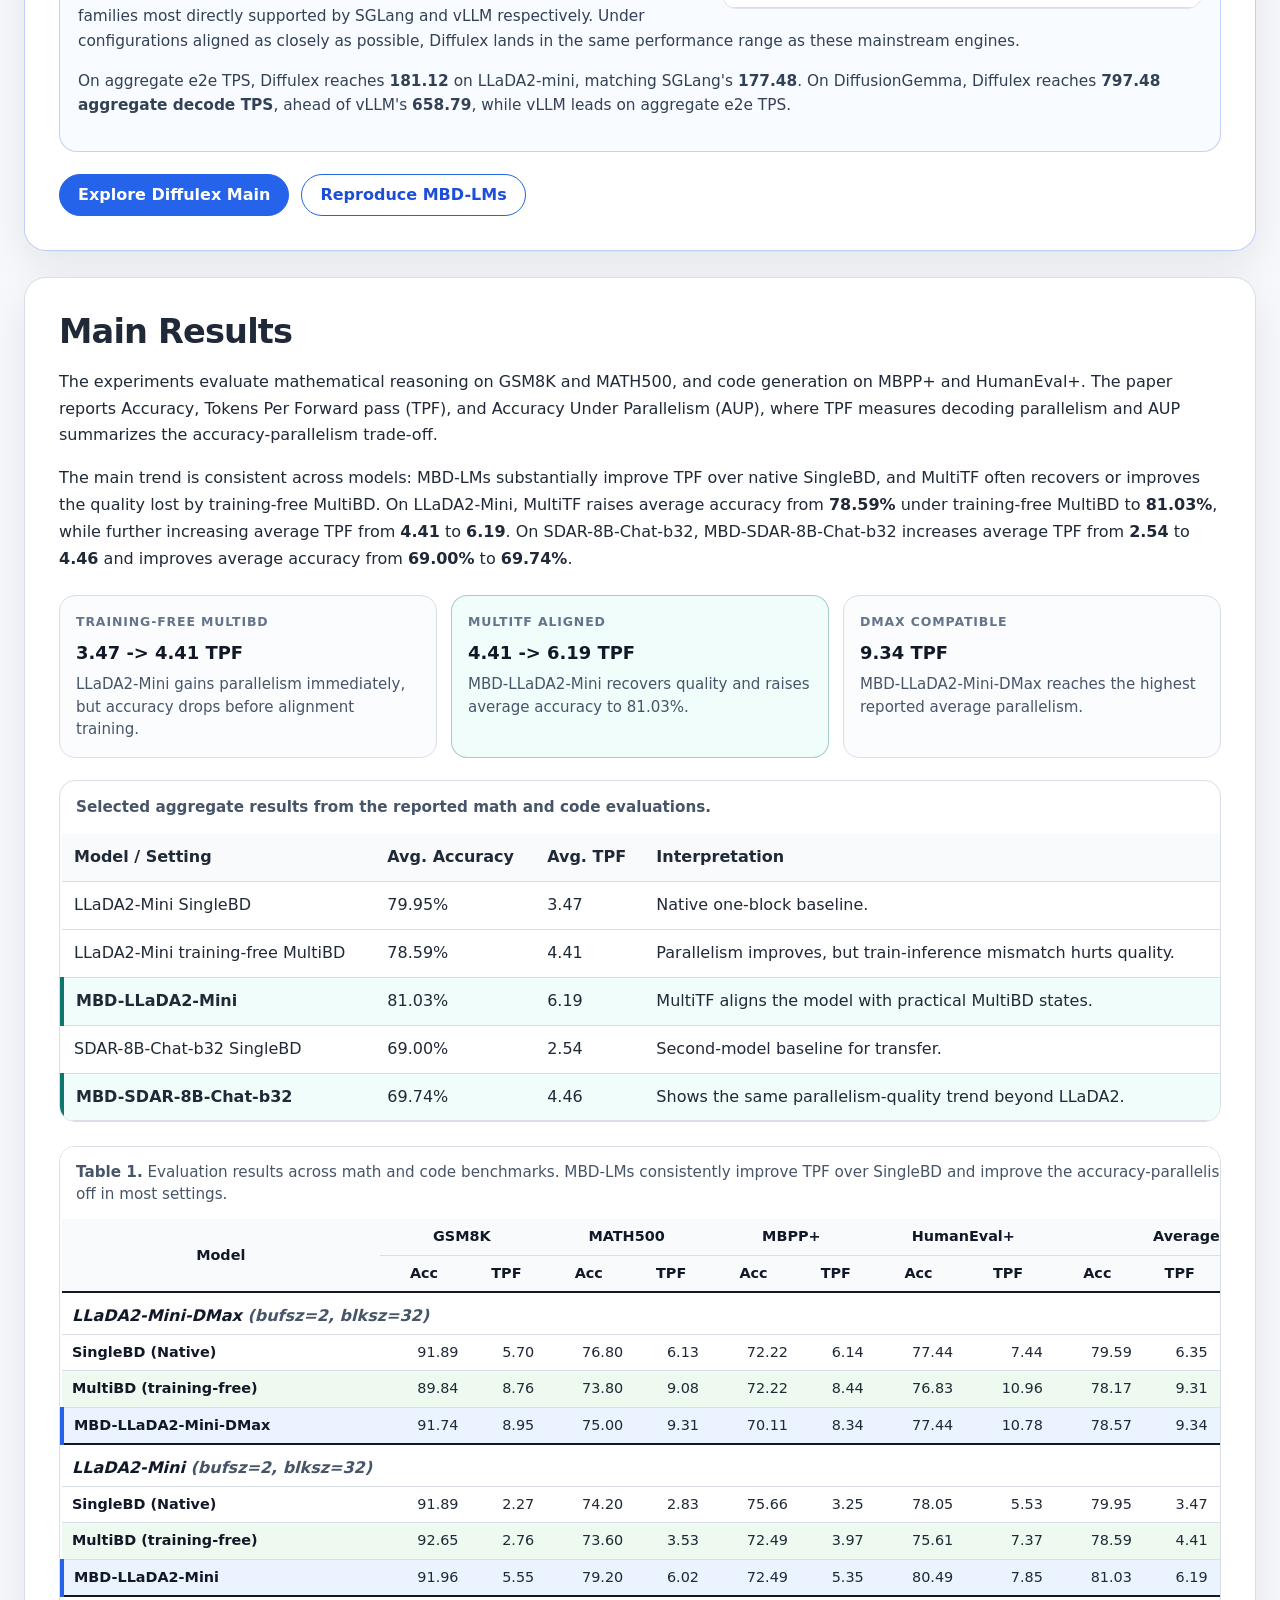
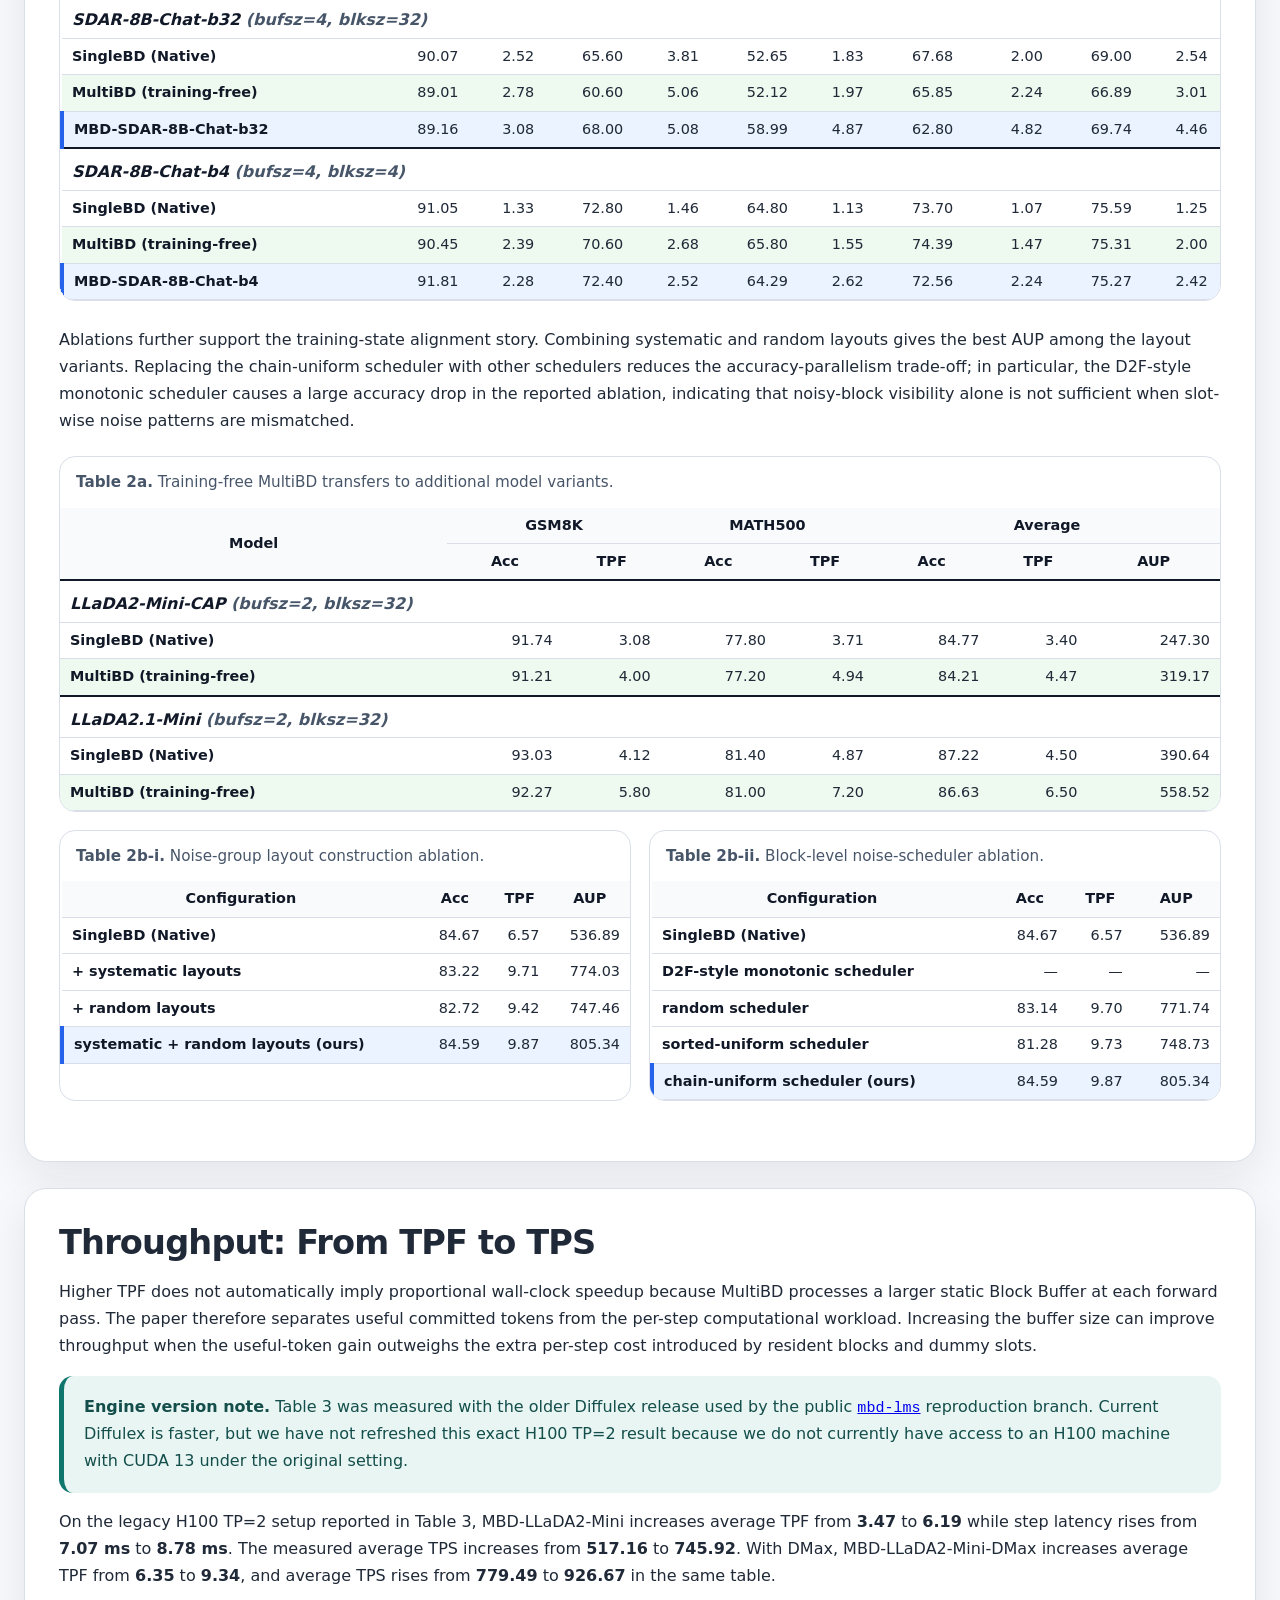
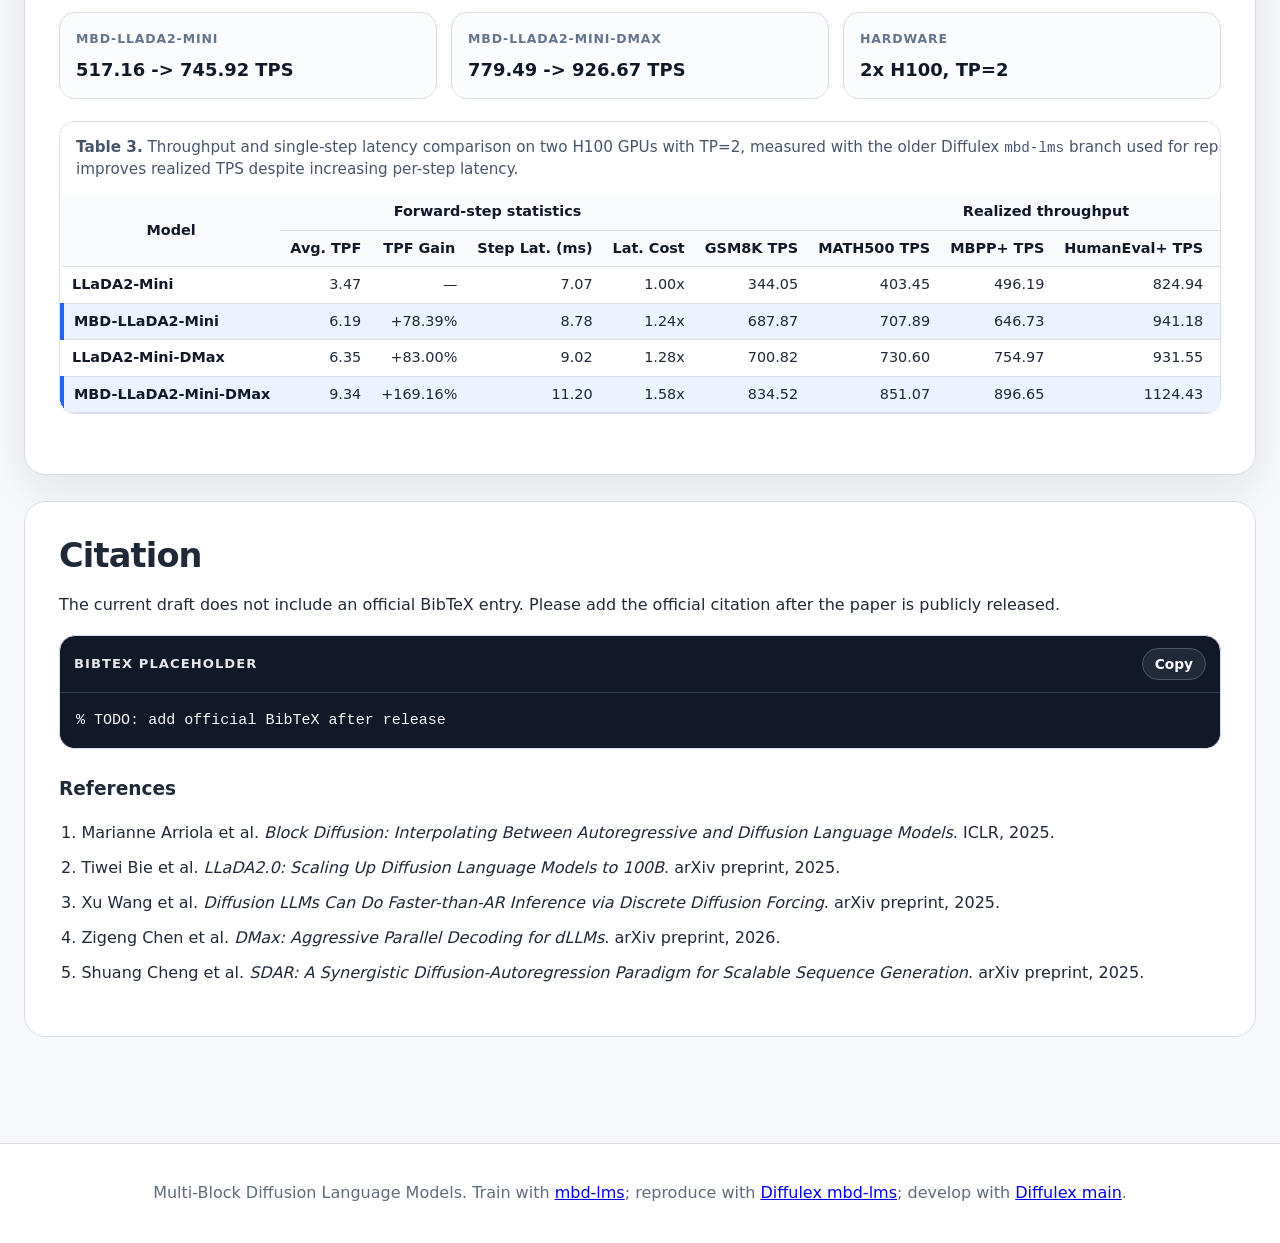
==== commit 3d06943f: "Update docs page with demos and paper" ====
--- a/docs/index.html
+++ b/docs/index.html
@@ -8,38 +8,14 @@
   <link rel="stylesheet" href="style.css">
 </head>
 <body>
-  <header class="hero">
-    <div class="container">
-      <div class="labline"><span class="labmark">DL</span> DENG Lab</div>
-      <h1>Multi-Block Diffusion Language Models</h1>
-      <p class="subtitle">A training recipe, paradigm definition, and runnable inference path for practical Multi-Block Diffusion Language Models.</p>
-      <p class="authors">Yijie Jin, Jiajun Xu, Yuxuan Liu, Chenkai Xu, Yi Tu, Jiajun Li, Dandan Tu, Xiaohui Ye, Kai Yu, Pengfei Liu, Zhijie Deng</p>
-      <p class="affiliations">Shanghai Jiao Tong University &nbsp; | &nbsp; Xi'an Jiao Tong University &nbsp; | &nbsp; Huawei</p>
-      <div class="actions">
-        <a class="button" href="https://github.com/SJTU-DENG-Lab/mbd-lms">Training Code</a>
-        <a class="button secondary" href="https://github.com/SJTU-DENG-Lab/Diffulex/tree/mbd-lms">Reproduce</a>
-        <a class="button engine secondary" href="https://github.com/SJTU-DENG-Lab/Diffulex/tree/main">Diffulex Engine</a>
-        <a class="button secondary" href="https://sjtu-deng-lab.github.io/blogs/mbd/">Lab Blog</a>
-        <span class="button disabled" aria-disabled="true">Paper Coming Soon</span>
-      </div>
-      <div class="engine-banner">
-        <div class="engine-banner-label">Inference Engine</div>
-        <div class="engine-banner-main">
-          <div class="engine-banner-copy">
-            <strong>Diffulex is where MBD-LMs become runnable.</strong>
-            <p>Train and define the method in <code>mbd-lms</code>; reproduce, serve, profile, and extend MultiBD systems through Diffulex.</p>
-          </div>
-          <div class="engine-banner-actions">
-            <a class="button engine" href="https://github.com/SJTU-DENG-Lab/Diffulex/tree/main">Open Diffulex Engine</a>
-          </div>
-        </div>
-      </div>
-    </div>
-  </header>
-
   <nav class="nav" aria-label="Page navigation">
     <div class="container">
+      <a class="nav-logo" href="https://sjtu-deng-lab.github.io/" aria-label="DENG Lab website">
+        <img src="assets/sjtu-deng-lab-logo.png" alt="DENG Lab">
+      </a>
+      <a href="#videos">Videos</a>
       <a href="#tldr">TL;DR</a>
+      <a href="#contributions">Contributions</a>
       <a href="#decode-demo">Decode Demo</a>
       <a href="#motivation">Motivation</a>
       <a href="#formulation">MBD-LMs</a>
@@ -53,12 +29,169 @@
     </div>
   </nav>
 
+  <header class="hero">
+    <div class="container">
+      <h1>Multi-Block Diffusion Language Models</h1>
+      <p class="subtitle">A training recipe, paradigm definition, and runnable inference path for practical Multi-Block Diffusion Language Models.</p>
+      <p class="authors">Yijie Jin, Jiajun Xu, Yuxuan Liu, Chenkai Xu, Yi Tu, Jiajun Li, Dandan Tu, Xiaohui Ye, Kai Yu, Pengfei Liu, Zhijie Deng</p>
+      <p class="affiliations">Shanghai Jiao Tong University &nbsp; | &nbsp; Xi'an Jiao Tong University &nbsp; | &nbsp; Huawei</p>
+      <div class="hero-metrics" role="group" aria-label="Headline metrics">
+        <div>
+          <span>Avg. TPF</span>
+          <strong>3.47 -> 6.19</strong>
+          <p>MBD-LLaDA2-Mini</p>
+        </div>
+        <div>
+          <span>Avg. Accuracy</span>
+          <strong>79.95% -> 81.03%</strong>
+          <p>MBD-LLaDA2-Mini</p>
+        </div>
+        <div>
+          <span>DMax Avg. TPF</span>
+          <strong>6.35 -> 9.34</strong>
+          <p>MBD-LLaDA2-Mini-DMax</p>
+        </div>
+      </div>
+      <div class="actions">
+        <a class="button video-action" href="#videos">Watch Demos</a>
+        <a class="button" href="https://github.com/SJTU-DENG-Lab/mbd-lms">Training Code</a>
+        <a class="button engine-engraved" href="https://github.com/SJTU-DENG-Lab/Diffulex/tree/main">Diffulex Engine</a>
+        <a class="button secondary" href="https://github.com/SJTU-DENG-Lab/Diffulex/tree/mbd-lms">Reproduce</a>
+        <a class="button secondary" href="https://sjtu-deng-lab.github.io/blogs/mbd/">Lab Blog</a>
+        <a class="button paper" href="assets/MBD-LMs.pdf">Paper</a>
+      </div>
+      <div class="engine-banner">
+        <div class="engine-banner-label">Inference Engine</div>
+        <div class="engine-banner-main">
+          <div class="engine-banner-copy">
+            <strong>Diffulex is where MBD-LMs become runnable.</strong>
+            <p>Train and define the method in <code>mbd-lms</code>; reproduce, serve, profile, and extend MultiBD systems through Diffulex.</p>
+          </div>
+          <div class="engine-banner-actions">
+            <a class="button engine" href="https://github.com/SJTU-DENG-Lab/Diffulex/tree/main">Open Diffulex Engine</a>
+          </div>
+        </div>
+      </div>
+    </div>
+  </header>
+
   <main class="container">
+    <section id="videos" class="video-section">
+      <div class="section-kicker video-kicker">Diffulex Demo Videos</div>
+      <div class="video-section-head">
+        <div>
+          <h2>Watch Diffulex Decode in Motion</h2>
+          <p class="section-lede">These demos were generated with <strong>Diffulex</strong>, our inference engine for block-style diffusion language models. Start with the featured LLaDA2-Mini trace, then compare the remaining LLaDA2-Mini and DiffusionGemma runs.</p>
+        </div>
+        <div class="video-head-actions">
+          <button class="button video-action video-open" type="button" data-video="assets/videos/llada2_mini_1.mp4" data-title="LLaDA2-Mini MultiBD Demo">Watch Featured Demo</button>
+          <a class="button engine secondary" href="https://github.com/SJTU-DENG-Lab/Diffulex/tree/main">Follow Diffulex</a>
+        </div>
+      </div>
+
+      <div class="video-feature">
+        <div class="video-player">
+          <video class="video-preview" muted loop controls preload="metadata" playsinline>
+            <source src="assets/videos/llada2_mini_1.mp4" type="video/mp4">
+          </video>
+        </div>
+        <div class="video-feature-copy">
+          <span>Featured Diffulex trace</span>
+          <h3>LLaDA2-Mini MultiBD Demo</h3>
+          <p>Use this as the first visual entry point before reading the detailed interactive explanation.</p>
+          <p class="video-note"><strong>Playback note.</strong> The demo videos pass through a Streamlit frontend, which can consume much of the engine-side throughput advantage. Use the aggregate TPS numbers in the Runtime Engine section to judge the actual engine path.</p>
+          <button class="button secondary video-open" type="button" data-video="assets/videos/llada2_mini_1.mp4" data-title="LLaDA2-Mini MultiBD Demo">Watch Full Size</button>
+        </div>
+      </div>
+
+      <div class="video-group">
+        <div class="video-group-head">
+          <h3>LLaDA2-Mini demos</h3>
+          <p>Four short traces for the main MBD-LLaDA2-Mini setup.</p>
+        </div>
+        <div class="video-grid">
+          <button class="video-card video-open" type="button" data-video="assets/videos/llada2_mini_1.mp4" data-title="LLaDA2-Mini 1">
+            <video class="video-preview" muted loop preload="metadata" playsinline>
+              <source src="assets/videos/llada2_mini_1.mp4" type="video/mp4">
+            </video>
+            <span class="video-card-copy">
+              <span class="video-card-title">LLaDA2-Mini 1</span>
+              <span>Click to watch</span>
+            </span>
+          </button>
+          <button class="video-card video-open" type="button" data-video="assets/videos/llada2_mini_2.mp4" data-title="LLaDA2-Mini 2">
+            <video class="video-preview" muted loop preload="metadata" playsinline>
+              <source src="assets/videos/llada2_mini_2.mp4" type="video/mp4">
+            </video>
+            <span class="video-card-copy">
+              <span class="video-card-title">LLaDA2-Mini 2</span>
+              <span>Click to watch</span>
+            </span>
+          </button>
+          <button class="video-card video-open" type="button" data-video="assets/videos/llada2_mini_3.mp4" data-title="LLaDA2-Mini 3">
+            <video class="video-preview" muted loop preload="metadata" playsinline>
+              <source src="assets/videos/llada2_mini_3.mp4" type="video/mp4">
+            </video>
+            <span class="video-card-copy">
+              <span class="video-card-title">LLaDA2-Mini 3</span>
+              <span>Click to watch</span>
+            </span>
+          </button>
+          <button class="video-card video-open" type="button" data-video="assets/videos/llada2_mini_4.mp4" data-title="LLaDA2-Mini 4">
+            <video class="video-preview" muted loop preload="metadata" playsinline>
+              <source src="assets/videos/llada2_mini_4.mp4" type="video/mp4">
+            </video>
+            <span class="video-card-copy">
+              <span class="video-card-title">LLaDA2-Mini 4</span>
+              <span>Click to watch</span>
+            </span>
+          </button>
+        </div>
+      </div>
+
+      <div class="video-group">
+        <div class="video-group-head">
+          <h3>DiffusionGemma demos</h3>
+          <p>Additional traces for comparing behavior across a second diffusion model family.</p>
+        </div>
+        <div class="video-grid three-up">
+          <button class="video-card video-open" type="button" data-video="assets/videos/dgemma_1.mp4" data-title="DiffusionGemma 1">
+            <video class="video-preview" muted loop preload="metadata" playsinline>
+              <source src="assets/videos/dgemma_1.mp4" type="video/mp4">
+            </video>
+            <span class="video-card-copy">
+              <span class="video-card-title">DiffusionGemma 1</span>
+              <span>Click to watch</span>
+            </span>
+          </button>
+          <button class="video-card video-open" type="button" data-video="assets/videos/dgemma_2.mp4" data-title="DiffusionGemma 2">
+            <video class="video-preview" muted loop preload="metadata" playsinline>
+              <source src="assets/videos/dgemma_2.mp4" type="video/mp4">
+            </video>
+            <span class="video-card-copy">
+              <span class="video-card-title">DiffusionGemma 2</span>
+              <span>Click to watch</span>
+            </span>
+          </button>
+          <button class="video-card video-open" type="button" data-video="assets/videos/dgemma_3.mp4" data-title="DiffusionGemma 3">
+            <video class="video-preview" muted loop preload="metadata" playsinline>
+              <source src="assets/videos/dgemma_3.mp4" type="video/mp4">
+            </video>
+            <span class="video-card-copy">
+              <span class="video-card-title">DiffusionGemma 3</span>
+              <span>Click to watch</span>
+            </span>
+          </button>
+        </div>
+      </div>
+
+    </section>
+
     <section id="tldr">
       <h2>TL;DR</h2>
       <p>Block Diffusion Language Models (BD-LMs) make diffusion-based text generation more practical by supporting KV caching and flexible-length generation. However, native BD-LMs usually perform <strong>Single-Block Diffusion (SingleBD)</strong>: each forward pass refines one noisy block conditioned on a clean cached prefix. This preserves the serving benefits of BD-LMs, but blocks are still processed sequentially.</p>
       <p>We propose <strong>Multi-Block Diffusion Language Models (MBD-LMs)</strong>, a formulation and post-training recipe for reliable <strong>Multi-Block Diffusion (MultiBD)</strong>. On the model side, MBD-LMs are BD-LMs post-trained with <strong>Multi-block Teacher Forcing (MultiTF)</strong> so they can handle practical MultiBD running-set states. On the inference side, MBD-LMs decode a bounded running-set of consecutive blocks through an optimized <strong>Block Buffer</strong> runtime.</p>
-      <div class="definition-summary" aria-label="MBD-LMs definition">
+      <div class="definition-summary" role="group" aria-label="MBD-LMs definition">
         <div class="definition-summary-head">
           <span>MBD-LMs Definition</span>
           <strong>BD-LMs trained for MultiBD states, then executed by a MultiBD runtime.</strong>
@@ -82,19 +215,47 @@
       </figure>
     </section>
 
+    <section id="contributions" class="contribution-section">
+      <div class="section-kicker">Key Contributions</div>
+      <h2>What the Project Adds</h2>
+      <p class="section-lede">The useful takeaway from MBD-LMs is not just "decode more blocks." The project ties together a model-side training distribution, an inference-time running-set abstraction, and a runtime path that keeps the system executable.</p>
+      <div class="contribution-grid">
+        <article class="contribution-card">
+          <div class="contribution-index">01</div>
+          <h3>MultiBD formulation</h3>
+          <p>Reframes BD-LM generation as a bounded running-set of consecutive blocks, making inter-block parallelism explicit while preserving clean prefix KV semantics.</p>
+        </article>
+        <article class="contribution-card">
+          <div class="contribution-index">02</div>
+          <h3>MultiTF post-training</h3>
+          <p>Constructs inference-like noisy block groups with systematic/random layouts, heterogeneous slot-wise mask ratios, and group-aware dual-stream masking.</p>
+        </article>
+        <article class="contribution-card">
+          <div class="contribution-index">03</div>
+          <h3>Block Buffer runtime</h3>
+          <p>Executes MultiBD with fixed physical block slots, dummy-slot activation, prefix-cache reuse, decode-store overlap, and CUDA Graph-friendly shapes.</p>
+        </article>
+        <article class="contribution-card">
+          <div class="contribution-index">04</div>
+          <h3>Train-to-engine split</h3>
+          <p>Keeps method training in <code>mbd-lms</code> and runnable inference in Diffulex, so reproduction and new dLLM serving work have clear entry points.</p>
+        </article>
+      </div>
+    </section>
+
     <section id="decode-demo" class="demo-section">
       <div class="section-kicker demo-kicker">Interactive Decode Trace</div>
       <h2>Why MultiBD Removes the Store Bubble</h2>
       <p class="section-lede">Click through the same request under SingleBD and MultiBD. SingleBD can only refine one noisy block at a time; after the block is complete, it still spends a KV-store forward pass that produces no new output. MultiBD keeps a bounded running-set, admits the next block before the front block fully leaves the buffer, and overlaps KV storing with later-block decoding.</p>
 
-      <div class="decode-demo" aria-label="Interactive comparison between SingleBD and MultiBD">
+      <div class="decode-demo" role="group" aria-label="Interactive comparison between SingleBD and MultiBD">
         <div class="demo-topbar">
           <div>
             <div class="demo-step-label" id="demo-step-label">Step 1 of 6</div>
             <h3 id="demo-step-title">Start from a clean cached prefix</h3>
             <p id="demo-step-detail">Both methods refine block 1 conditioned on the prefix KV cache.</p>
           </div>
-          <div class="demo-controls" aria-label="Decode demo controls">
+          <div class="demo-controls" role="group" aria-label="Decode demo controls">
             <button type="button" id="demo-prev">Prev</button>
             <button type="button" id="demo-next">Next step</button>
             <button type="button" id="demo-reset">Reset</button>
@@ -112,7 +273,7 @@
               <div><span>Output</span><strong id="single-output">B1 token updates</strong></div>
               <div><span>KV action</span><strong id="single-kv">Read prefix KV</strong></div>
             </div>
-            <div class="block-track" aria-label="SingleBD block states">
+            <div class="block-track" role="group" aria-label="SingleBD block states">
               <div class="decode-block prefix-block state-prefix">
                 <span class="block-name">Prefix</span>
                 <span class="block-status">KV cached</span>
@@ -138,7 +299,7 @@
                 <span class="block-fill"></span>
               </div>
             </div>
-            <div class="timeline" data-timeline="single" aria-label="SingleBD timeline">
+            <div class="timeline" role="group" data-timeline="single" aria-label="SingleBD timeline">
               <span class="timeline-step">Decode B1</span>
               <span class="timeline-step">Decode B1</span>
               <span class="timeline-step">Finalize B1</span>
@@ -163,7 +324,7 @@
               <div><span>Output</span><strong id="multi-output">B1 token updates</strong></div>
               <div><span>KV action</span><strong id="multi-kv">Read prefix KV</strong></div>
             </div>
-            <div class="block-track" aria-label="MultiBD block states">
+            <div class="block-track" role="group" aria-label="MultiBD block states">
               <div class="decode-block prefix-block state-prefix">
                 <span class="block-name">Prefix</span>
                 <span class="block-status">KV cached</span>
@@ -189,7 +350,7 @@
                 <span class="block-fill"></span>
               </div>
             </div>
-            <div class="timeline" data-timeline="multi" aria-label="MultiBD timeline">
+            <div class="timeline" role="group" data-timeline="multi" aria-label="MultiBD timeline">
               <span class="timeline-step">Decode B1</span>
               <span class="timeline-step">Stabilize B1</span>
               <span class="timeline-step overlap-step">Admit B2</span>
@@ -231,7 +392,7 @@
       <p>MBD-LMs formulate BD-LM generation around a <strong>running-set</strong> of consecutive blocks. At decoding step <code>s</code>, the running-set contains the blocks that have not yet entered the prefix KV cache. It includes active noisy blocks and completed preceding blocks waiting to be cached. Blocks before the running-set form the clean cached prefix.</p>
       <p>This view unifies several regimes. Teacher-Forcing-trained BD-LMs correspond to the SingleBD extreme, where the model observes one noisy block conditioned on a clean cached prefix. D2F introduces visibility among multiple noisy blocks, but its training states still differ from practical MultiBD in running-set size and slot-wise noise patterns. Practical MultiBD is the bounded intermediate regime: the running-set should be larger than one to expose inter-block parallelism, but small enough to keep each forward pass efficient.</p>
       <figure class="figure">
-        <img src="assets/fig3_train_inference_paradigms.png" style="width:72%;" alt="Train-inference alignment across paradigms">
+        <img class="figure-narrow" src="assets/fig3_train_inference_paradigms.png" alt="Train-inference alignment across paradigms">
         <figcaption><strong>Figure 3.</strong> TF and D2F provide existing BD-LM training states, but neither directly matches practical MultiBD. MultiTF builds inference-like noise-groups with heterogeneous slot-wise noise patterns.</figcaption>
       </figure>
     </section>
@@ -322,6 +483,49 @@
           <p>Use Diffulex <a href="https://github.com/SJTU-DENG-Lab/Diffulex/tree/main"><code>main</code></a> for engine development, open-source contributions, model support, kernel optimization, and new decoding algorithms that need to become real runnable systems.</p>
         </div>
       </div>
+      <div class="engine-proof">
+        <div class="table-wrap engine-proof-table-wrap">
+          <table class="engine-proof-table">
+            <caption>Full GSM8K test split, single active request, 1x A100-SXM4-80GB.</caption>
+            <thead>
+              <tr>
+                <th scope="col">Run</th>
+                <th scope="col">Agg e2e TPS</th>
+                <th scope="col">Agg decode TPS</th>
+              </tr>
+            </thead>
+            <tbody>
+              <tr class="diffulex-row">
+                <td>LLaDA2-mini / Diffulex</td>
+                <td>181.12</td>
+                <td>193.66</td>
+              </tr>
+              <tr>
+                <td>LLaDA2-mini / SGLang</td>
+                <td>177.48</td>
+                <td>194.78</td>
+              </tr>
+              <tr class="diffulex-row">
+                <td>DiffusionGemma / Diffulex</td>
+                <td>468.77</td>
+                <td>797.48</td>
+              </tr>
+              <tr>
+                <td>DiffusionGemma / vLLM</td>
+                <td>611.66</td>
+                <td>658.79</td>
+              </tr>
+            </tbody>
+          </table>
+        </div>
+        <div class="engine-proof-copy">
+          <div class="section-kicker engine-kicker">Single A100 GSM8K Stats</div>
+          <h3>Diffulex Runs at the Same Throughput Class as Mainstream dLLM Engines</h3>
+          <p>We ran the full GSM8K test split with 1,319 samples on a single NVIDIA A100-SXM4-80GB. The strict single-sample, single-active-request runs below focus on <strong>aggregate TPS</strong>: total tokens divided by total time. This is the more convincing throughput number because it is token/time weighted, instead of an average of per-request TPS values.</p>
+          <p>We include LLaDA2-mini and DiffusionGemma because they are the dLLM families most directly supported by SGLang and vLLM respectively. Under configurations aligned as closely as possible, Diffulex lands in the same performance range as these mainstream engines.</p>
+          <p>On aggregate e2e TPS, Diffulex reaches <strong>181.12</strong> on LLaDA2-mini, matching SGLang's <strong>177.48</strong>. On DiffusionGemma, Diffulex reaches <strong>797.48 aggregate decode TPS</strong>, ahead of vLLM's <strong>658.79</strong>, while vLLM leads on aggregate e2e TPS.</p>
+        </div>
+      </div>
       <div class="engine-actions">
         <a class="button engine" href="https://github.com/SJTU-DENG-Lab/Diffulex/tree/main">Explore Diffulex Main</a>
         <a class="button engine secondary" href="https://github.com/SJTU-DENG-Lab/Diffulex/tree/mbd-lms">Reproduce MBD-LMs</a>
@@ -332,31 +536,309 @@
       <h2>Main Results</h2>
       <p>The experiments evaluate mathematical reasoning on GSM8K and MATH500, and code generation on MBPP+ and HumanEval+. The paper reports Accuracy, Tokens Per Forward pass (TPF), and Accuracy Under Parallelism (AUP), where TPF measures decoding parallelism and AUP summarizes the accuracy-parallelism trade-off.</p>
       <p>The main trend is consistent across models: MBD-LMs substantially improve TPF over native SingleBD, and MultiTF often recovers or improves the quality lost by training-free MultiBD. On LLaDA2-Mini, MultiTF raises average accuracy from <strong>78.59%</strong> under training-free MultiBD to <strong>81.03%</strong>, while further increasing average TPF from <strong>4.41</strong> to <strong>6.19</strong>. On SDAR-8B-Chat-b32, MBD-SDAR-8B-Chat-b32 increases average TPF from <strong>2.54</strong> to <strong>4.46</strong> and improves average accuracy from <strong>69.00%</strong> to <strong>69.74%</strong>.</p>
-      <figure class="figure">
-        <img src="assets/table1_main_results.png" alt="Main evaluation results">
-        <figcaption><strong>Table 1.</strong> Evaluation results across math and code benchmarks. MBD-LMs consistently improve TPF over SingleBD and improve the accuracy-parallelism trade-off in most settings.</figcaption>
-      </figure>
+      <div class="result-highlights" role="group" aria-label="Selected result highlights">
+        <div class="result-highlight">
+          <span>Training-free MultiBD</span>
+          <strong>3.47 -> 4.41 TPF</strong>
+          <p>LLaDA2-Mini gains parallelism immediately, but accuracy drops before alignment training.</p>
+        </div>
+        <div class="result-highlight is-primary">
+          <span>MultiTF aligned</span>
+          <strong>4.41 -> 6.19 TPF</strong>
+          <p>MBD-LLaDA2-Mini recovers quality and raises average accuracy to 81.03%.</p>
+        </div>
+        <div class="result-highlight">
+          <span>DMax compatible</span>
+          <strong>9.34 TPF</strong>
+          <p>MBD-LLaDA2-Mini-DMax reaches the highest reported average parallelism.</p>
+        </div>
+      </div>
+      <div class="table-wrap result-table-wrap">
+        <table class="result-table">
+          <caption>Selected aggregate results from the reported math and code evaluations.</caption>
+          <thead>
+            <tr>
+              <th scope="col">Model / Setting</th>
+              <th scope="col">Avg. Accuracy</th>
+              <th scope="col">Avg. TPF</th>
+              <th scope="col">Interpretation</th>
+            </tr>
+          </thead>
+          <tbody>
+            <tr>
+              <td>LLaDA2-Mini SingleBD</td>
+              <td>79.95%</td>
+              <td>3.47</td>
+              <td>Native one-block baseline.</td>
+            </tr>
+            <tr>
+              <td>LLaDA2-Mini training-free MultiBD</td>
+              <td>78.59%</td>
+              <td>4.41</td>
+              <td>Parallelism improves, but train-inference mismatch hurts quality.</td>
+            </tr>
+            <tr class="is-best">
+              <td>MBD-LLaDA2-Mini</td>
+              <td>81.03%</td>
+              <td>6.19</td>
+              <td>MultiTF aligns the model with practical MultiBD states.</td>
+            </tr>
+            <tr>
+              <td>SDAR-8B-Chat-b32 SingleBD</td>
+              <td>69.00%</td>
+              <td>2.54</td>
+              <td>Second-model baseline for transfer.</td>
+            </tr>
+            <tr class="is-best">
+              <td>MBD-SDAR-8B-Chat-b32</td>
+              <td>69.74%</td>
+              <td>4.46</td>
+              <td>Shows the same parallelism-quality trend beyond LLaDA2.</td>
+            </tr>
+          </tbody>
+        </table>
+      </div>
+      <div class="table-wrap paper-table-wrap">
+        <table class="paper-table main-results-table">
+          <caption><strong>Table 1.</strong> Evaluation results across math and code benchmarks. MBD-LMs consistently improve TPF over SingleBD and improve the accuracy-parallelism trade-off in most settings.</caption>
+          <thead>
+            <tr>
+              <th scope="col" rowspan="2">Model</th>
+              <th scope="col" colspan="2">GSM8K</th>
+              <th scope="col" colspan="2">MATH500</th>
+              <th scope="col" colspan="2">MBPP+</th>
+              <th scope="col" colspan="2">HumanEval+</th>
+              <th scope="col" colspan="3">Average</th>
+            </tr>
+            <tr>
+              <th scope="col">Acc</th>
+              <th scope="col">TPF</th>
+              <th scope="col">Acc</th>
+              <th scope="col">TPF</th>
+              <th scope="col">Acc</th>
+              <th scope="col">TPF</th>
+              <th scope="col">Acc</th>
+              <th scope="col">TPF</th>
+              <th scope="col">Acc</th>
+              <th scope="col">TPF</th>
+              <th scope="col">AUP</th>
+            </tr>
+          </thead>
+          <tbody>
+            <tr class="paper-group-row"><th scope="rowgroup" colspan="12">LLaDA2-Mini-DMax <span>(bufsz=2, blksz=32)</span></th></tr>
+            <tr>
+              <td>SingleBD (Native)</td><td>91.89</td><td>5.70</td><td>76.80</td><td>6.13</td><td>72.22</td><td>6.14</td><td>77.44</td><td>7.44</td><td>79.59</td><td>6.35</td><td>459.54</td>
+            </tr>
+            <tr class="training-free-row">
+              <td>MultiBD (training-free)</td><td>89.84</td><td>8.76</td><td>73.80</td><td>9.08</td><td>72.22</td><td>8.44</td><td>76.83</td><td>10.96</td><td>78.17</td><td>9.31</td><td>651.98</td>
+            </tr>
+            <tr class="mbd-row">
+              <td>MBD-LLaDA2-Mini-DMax</td><td>91.74</td><td>8.95</td><td>75.00</td><td>9.31</td><td>70.11</td><td>8.34</td><td>77.44</td><td>10.78</td><td>78.57</td><td>9.34</td><td>661.28</td>
+            </tr>
+            <tr class="paper-group-row"><th scope="rowgroup" colspan="12">LLaDA2-Mini <span>(bufsz=2, blksz=32)</span></th></tr>
+            <tr>
+              <td>SingleBD (Native)</td><td>91.89</td><td>2.27</td><td>74.20</td><td>2.83</td><td>75.66</td><td>3.25</td><td>78.05</td><td>5.53</td><td>79.95</td><td>3.47</td><td>247.41</td>
+            </tr>
+            <tr class="training-free-row">
+              <td>MultiBD (training-free)</td><td>92.65</td><td>2.76</td><td>73.60</td><td>3.53</td><td>72.49</td><td>3.97</td><td>75.61</td><td>7.37</td><td>78.59</td><td>4.41</td><td>301.81</td>
+            </tr>
+            <tr class="mbd-row">
+              <td>MBD-LLaDA2-Mini</td><td>91.96</td><td>5.55</td><td>79.20</td><td>6.02</td><td>72.49</td><td>5.35</td><td>80.49</td><td>7.85</td><td>81.03</td><td>6.19</td><td>449.18</td>
+            </tr>
+            <tr class="paper-group-row"><th scope="rowgroup" colspan="12">SDAR-8B-Chat-b32 <span>(bufsz=4, blksz=32)</span></th></tr>
+            <tr>
+              <td>SingleBD (Native)</td><td>90.07</td><td>2.52</td><td>65.60</td><td>3.81</td><td>52.65</td><td>1.83</td><td>67.68</td><td>2.00</td><td>69.00</td><td>2.54</td><td>141.64</td>
+            </tr>
+            <tr class="training-free-row">
+              <td>MultiBD (training-free)</td><td>89.01</td><td>2.78</td><td>60.60</td><td>5.06</td><td>52.12</td><td>1.97</td><td>65.85</td><td>2.24</td><td>66.89</td><td>3.01</td><td>156.35</td>
+            </tr>
+            <tr class="mbd-row">
+              <td>MBD-SDAR-8B-Chat-b32</td><td>89.16</td><td>3.08</td><td>68.00</td><td>5.08</td><td>58.99</td><td>4.87</td><td>62.80</td><td>4.82</td><td>69.74</td><td>4.46</td><td>210.42</td>
+            </tr>
+            <tr class="paper-group-row"><th scope="rowgroup" colspan="12">SDAR-8B-Chat-b4 <span>(bufsz=4, blksz=4)</span></th></tr>
+            <tr>
+              <td>SingleBD (Native)</td><td>91.05</td><td>1.33</td><td>72.80</td><td>1.46</td><td>64.80</td><td>1.13</td><td>73.70</td><td>1.07</td><td>75.59</td><td>1.25</td><td>85.46</td>
+            </tr>
+            <tr class="training-free-row">
+              <td>MultiBD (training-free)</td><td>90.45</td><td>2.39</td><td>70.60</td><td>2.68</td><td>65.80</td><td>1.55</td><td>74.39</td><td>1.47</td><td>75.31</td><td>2.00</td><td>129.59</td>
+            </tr>
+            <tr class="mbd-row">
+              <td>MBD-SDAR-8B-Chat-b4</td><td>91.81</td><td>2.28</td><td>72.40</td><td>2.52</td><td>64.29</td><td>2.62</td><td>72.56</td><td>2.24</td><td>75.27</td><td>2.42</td><td>148.65</td>
+            </tr>
+          </tbody>
+        </table>
+      </div>
       <p>Ablations further support the training-state alignment story. Combining systematic and random layouts gives the best AUP among the layout variants. Replacing the chain-uniform scheduler with other schedulers reduces the accuracy-parallelism trade-off; in particular, the D2F-style monotonic scheduler causes a large accuracy drop in the reported ablation, indicating that noisy-block visibility alone is not sufficient when slot-wise noise patterns are mismatched.</p>
-      <figure class="figure">
-        <img src="assets/table2_transfer_ablation.png" alt="Transfer and ablation results">
-        <figcaption><strong>Table 2.</strong> Training-free MultiBD transfers to additional model variants, while MultiTF component ablations show the role of layout construction and chain-uniform scheduling.</figcaption>
-      </figure>
+      <div class="table-stack">
+        <div class="table-wrap paper-table-wrap">
+          <table class="paper-table transfer-table">
+            <caption><strong>Table 2a.</strong> Training-free MultiBD transfers to additional model variants.</caption>
+            <thead>
+              <tr>
+                <th scope="col" rowspan="2">Model</th>
+                <th scope="col" colspan="2">GSM8K</th>
+                <th scope="col" colspan="2">MATH500</th>
+                <th scope="col" colspan="3">Average</th>
+              </tr>
+              <tr>
+                <th scope="col">Acc</th>
+                <th scope="col">TPF</th>
+                <th scope="col">Acc</th>
+                <th scope="col">TPF</th>
+                <th scope="col">Acc</th>
+                <th scope="col">TPF</th>
+                <th scope="col">AUP</th>
+              </tr>
+            </thead>
+            <tbody>
+              <tr class="paper-group-row"><th scope="rowgroup" colspan="8">LLaDA2-Mini-CAP <span>(bufsz=2, blksz=32)</span></th></tr>
+              <tr>
+                <td>SingleBD (Native)</td><td>91.74</td><td>3.08</td><td>77.80</td><td>3.71</td><td>84.77</td><td>3.40</td><td>247.30</td>
+              </tr>
+              <tr class="training-free-row">
+                <td>MultiBD (training-free)</td><td>91.21</td><td>4.00</td><td>77.20</td><td>4.94</td><td>84.21</td><td>4.47</td><td>319.17</td>
+              </tr>
+              <tr class="paper-group-row"><th scope="rowgroup" colspan="8">LLaDA2.1-Mini <span>(bufsz=2, blksz=32)</span></th></tr>
+              <tr>
+                <td>SingleBD (Native)</td><td>93.03</td><td>4.12</td><td>81.40</td><td>4.87</td><td>87.22</td><td>4.50</td><td>390.64</td>
+              </tr>
+              <tr class="training-free-row">
+                <td>MultiBD (training-free)</td><td>92.27</td><td>5.80</td><td>81.00</td><td>7.20</td><td>86.63</td><td>6.50</td><td>558.52</td>
+              </tr>
+            </tbody>
+          </table>
+        </div>
+        <div class="ablation-split">
+          <div class="table-wrap paper-table-wrap">
+            <table class="paper-table ablation-table">
+              <caption><strong>Table 2b-i.</strong> Noise-group layout construction ablation.</caption>
+              <thead>
+                <tr>
+                  <th scope="col">Configuration</th>
+                  <th scope="col">Acc</th>
+                  <th scope="col">TPF</th>
+                  <th scope="col">AUP</th>
+                </tr>
+              </thead>
+              <tbody>
+                <tr>
+                  <td>SingleBD (Native)</td><td>84.67</td><td>6.57</td><td>536.89</td>
+                </tr>
+                <tr>
+                  <td>+ systematic layouts</td><td>83.22</td><td>9.71</td><td>774.03</td>
+                </tr>
+                <tr>
+                  <td>+ random layouts</td><td>82.72</td><td>9.42</td><td>747.46</td>
+                </tr>
+                <tr class="mbd-row">
+                  <td>systematic + random layouts (ours)</td><td>84.59</td><td>9.87</td><td>805.34</td>
+                </tr>
+              </tbody>
+            </table>
+          </div>
+          <div class="table-wrap paper-table-wrap">
+            <table class="paper-table ablation-table">
+              <caption><strong>Table 2b-ii.</strong> Block-level noise-scheduler ablation.</caption>
+              <thead>
+                <tr>
+                  <th scope="col">Configuration</th>
+                  <th scope="col">Acc</th>
+                  <th scope="col">TPF</th>
+                  <th scope="col">AUP</th>
+                </tr>
+              </thead>
+              <tbody>
+                <tr>
+                  <td>SingleBD (Native)</td><td>84.67</td><td>6.57</td><td>536.89</td>
+                </tr>
+                <tr>
+                  <td>D2F-style monotonic scheduler</td><td>&mdash;</td><td>&mdash;</td><td>&mdash;</td>
+                </tr>
+                <tr>
+                  <td>random scheduler</td><td>83.14</td><td>9.70</td><td>771.74</td>
+                </tr>
+                <tr>
+                  <td>sorted-uniform scheduler</td><td>81.28</td><td>9.73</td><td>748.73</td>
+                </tr>
+                <tr class="mbd-row">
+                  <td>chain-uniform scheduler (ours)</td><td>84.59</td><td>9.87</td><td>805.34</td>
+                </tr>
+              </tbody>
+            </table>
+          </div>
+        </div>
+      </div>
     </section>
 
     <section id="throughput">
       <h2>Throughput: From TPF to TPS</h2>
       <p>Higher TPF does not automatically imply proportional wall-clock speedup because MultiBD processes a larger static Block Buffer at each forward pass. The paper therefore separates useful committed tokens from the per-step computational workload. Increasing the buffer size can improve throughput when the useful-token gain outweighs the extra per-step cost introduced by resident blocks and dummy slots.</p>
-      <p>On the H100 TP=2 setup reported in Table 3, MBD-LLaDA2-Mini increases average TPF from <strong>3.47</strong> to <strong>6.19</strong> while step latency rises from <strong>7.07 ms</strong> to <strong>8.78 ms</strong>. The measured average TPS increases from <strong>517.16</strong> to <strong>745.92</strong>. With DMax, MBD-LLaDA2-Mini-DMax increases average TPF from <strong>6.35</strong> to <strong>9.34</strong>, and average TPS rises from <strong>779.49</strong> to <strong>926.67</strong> in the same table.</p>
-      <figure class="figure">
-        <img src="assets/table3_throughput.png" alt="Throughput and latency results">
-        <figcaption><strong>Table 3.</strong> Throughput and single-step latency comparison on two H100 GPUs with TP=2. MultiBD improves realized TPS despite increasing per-step latency.</figcaption>
-      </figure>
+      <p class="note"><strong>Engine version note.</strong> Table 3 was measured with the older Diffulex release used by the public <a href="https://github.com/SJTU-DENG-Lab/Diffulex/tree/mbd-lms"><code>mbd-lms</code></a> reproduction branch. Current Diffulex is faster, but we have not refreshed this exact H100 TP=2 result because we do not currently have access to an H100 machine with CUDA 13 under the original setting.</p>
+      <p>On the legacy H100 TP=2 setup reported in Table 3, MBD-LLaDA2-Mini increases average TPF from <strong>3.47</strong> to <strong>6.19</strong> while step latency rises from <strong>7.07 ms</strong> to <strong>8.78 ms</strong>. The measured average TPS increases from <strong>517.16</strong> to <strong>745.92</strong>. With DMax, MBD-LLaDA2-Mini-DMax increases average TPF from <strong>6.35</strong> to <strong>9.34</strong>, and average TPS rises from <strong>779.49</strong> to <strong>926.67</strong> in the same table.</p>
+      <div class="throughput-strip" role="group" aria-label="Throughput highlights">
+        <div>
+          <span>MBD-LLaDA2-Mini</span>
+          <strong>517.16 -> 745.92 TPS</strong>
+        </div>
+        <div>
+          <span>MBD-LLaDA2-Mini-DMax</span>
+          <strong>779.49 -> 926.67 TPS</strong>
+        </div>
+        <div>
+          <span>Hardware</span>
+          <strong>2x H100, TP=2</strong>
+        </div>
+      </div>
+      <div class="table-wrap paper-table-wrap">
+        <table class="paper-table throughput-table">
+          <caption><strong>Table 3.</strong> Throughput and single-step latency comparison on two H100 GPUs with TP=2, measured with the older Diffulex <code>mbd-lms</code> branch used for reproduction. MultiBD improves realized TPS despite increasing per-step latency.</caption>
+          <thead>
+            <tr>
+              <th scope="col" rowspan="2">Model</th>
+              <th scope="col" colspan="4">Forward-step statistics</th>
+              <th scope="col" colspan="6">Realized throughput</th>
+            </tr>
+            <tr>
+              <th scope="col">Avg. TPF</th>
+              <th scope="col">TPF Gain</th>
+              <th scope="col">Step Lat. (ms)</th>
+              <th scope="col">Lat. Cost</th>
+              <th scope="col">GSM8K TPS</th>
+              <th scope="col">MATH500 TPS</th>
+              <th scope="col">MBPP+ TPS</th>
+              <th scope="col">HumanEval+ TPS</th>
+              <th scope="col">Avg. TPS</th>
+              <th scope="col">TPS Gain</th>
+            </tr>
+          </thead>
+          <tbody>
+            <tr>
+              <td>LLaDA2-Mini</td><td>3.47</td><td>&mdash;</td><td>7.07</td><td>1.00x</td><td>344.05</td><td>403.45</td><td>496.19</td><td>824.94</td><td>517.16</td><td>&mdash;</td>
+            </tr>
+            <tr class="mbd-row">
+              <td>MBD-LLaDA2-Mini</td><td>6.19</td><td>+78.39%</td><td>8.78</td><td>1.24x</td><td>687.87</td><td>707.89</td><td>646.73</td><td>941.18</td><td>745.92</td><td>+44.24%</td>
+            </tr>
+            <tr>
+              <td>LLaDA2-Mini-DMax</td><td>6.35</td><td>+83.00%</td><td>9.02</td><td>1.28x</td><td>700.82</td><td>730.60</td><td>754.97</td><td>931.55</td><td>779.49</td><td>+50.73%</td>
+            </tr>
+            <tr class="mbd-row">
+              <td>MBD-LLaDA2-Mini-DMax</td><td>9.34</td><td>+169.16%</td><td>11.20</td><td>1.58x</td><td>834.52</td><td>851.07</td><td>896.65</td><td>1124.43</td><td>926.67</td><td>+79.19%</td>
+            </tr>
+          </tbody>
+        </table>
+      </div>
     </section>
 
     <section id="citation" class="compact">
       <h2>Citation</h2>
       <p>The current draft does not include an official BibTeX entry. Please add the official citation after the paper is publicly released.</p>
-      <pre><code>% TODO: add official BibTeX after release</code></pre>
+      <div class="citation-box">
+        <div class="citation-box-head">
+          <span>BibTeX placeholder</span>
+          <button type="button" id="copy-bibtex" aria-label="Copy BibTeX placeholder">Copy</button>
+        </div>
+        <pre><code id="bibtex-code">% TODO: add official BibTeX after release</code></pre>
+      </div>
       <h3>References</h3>
       <ol>
         <li>Marianne Arriola et al. <em>Block Diffusion: Interpolating Between Autoregressive and Diffusion Language Models</em>. ICLR, 2025.</li>
@@ -367,6 +849,19 @@
       </ol>
     </section>
   </main>
+
+  <div class="video-modal" id="video-modal" hidden>
+    <div class="video-modal-backdrop" data-video-close></div>
+    <div class="video-modal-dialog" role="dialog" aria-modal="true" aria-labelledby="video-modal-title">
+      <div class="video-modal-head">
+        <h2 id="video-modal-title">Demo Video</h2>
+        <button type="button" class="video-modal-close" data-video-close aria-label="Close video">Close</button>
+      </div>
+      <video id="modal-video" controls playsinline>
+        <source id="modal-video-source" src="" type="video/mp4">
+      </video>
+    </div>
+  </div>
 
   <footer>
     <div class="container">
@@ -773,7 +1268,62 @@
         render();
       });
 
+      document.getElementById("copy-bibtex")?.addEventListener("click", async (event) => {
+        const button = event.currentTarget;
+        const text = document.getElementById("bibtex-code")?.textContent ?? "";
+        try {
+          await navigator.clipboard.writeText(text);
+          button.textContent = "Copied";
+        } catch {
+          button.textContent = "Unavailable";
+        }
+        window.setTimeout(() => {
+          button.textContent = "Copy";
+        }, 1600);
+      });
+
+      const modal = document.getElementById("video-modal");
+      const modalVideo = document.getElementById("modal-video");
+      const modalSource = document.getElementById("modal-video-source");
+      const modalTitle = document.getElementById("video-modal-title");
+
+      const closeVideo = () => {
+        if (!modal || !modalVideo || !modalSource) return;
+        modal.hidden = true;
+        document.body.classList.remove("modal-open");
+        modalVideo.pause();
+        modalSource.removeAttribute("src");
+        modalVideo.load();
+      };
+
+      const openVideo = (trigger) => {
+        if (!modal || !modalVideo || !modalSource || !modalTitle) return;
+        const src = trigger.dataset.video;
+        if (!src) return;
+        modalTitle.textContent = trigger.dataset.title || "Demo Video";
+        modalSource.src = src;
+        modal.hidden = false;
+        document.body.classList.add("modal-open");
+        modalVideo.load();
+        modalVideo.play().catch(() => {});
+      };
+
+      document.querySelectorAll(".video-open").forEach((trigger) => {
+        trigger.addEventListener("click", () => openVideo(trigger));
+      });
+
+      document.querySelectorAll("[data-video-close]").forEach((trigger) => {
+        trigger.addEventListener("click", closeVideo);
+      });
+
+      document.addEventListener("keydown", (event) => {
+        if (event.key === "Escape") closeVideo();
+      });
+
       render();
+      document.querySelectorAll(".video-preview").forEach((video) => {
+        video.play().catch(() => {});
+      });
     })();
   </script>
 </body>
--- a/docs/style.css
+++ b/docs/style.css
@@ -31,52 +31,41 @@
   line-height: 1.68;
 }
 
+body.modal-open {
+  overflow: hidden;
+}
+
 .container {
-  width: min(1080px, calc(100% - 40px));
+  width: min(1280px, calc(100% - 48px));
   margin: 0 auto;
 }
 
 .hero {
-  padding: 64px 0 48px;
+  padding: 56px 0 48px;
   background:
     radial-gradient(circle at top left, rgba(15, 118, 110, 0.13), transparent 35%),
     linear-gradient(180deg, #ffffff 0%, #f7f8fb 100%);
   border-bottom: 1px solid var(--line);
 }
 
-.labline {
-  display: inline-flex;
+.hero .container {
+  display: flex;
+  flex-direction: column;
   align-items: center;
-  gap: 10px;
-  margin-bottom: 18px;
-  color: var(--accent-dark);
-  font-weight: 700;
-  letter-spacing: 0.02em;
-}
-
-.labmark {
-  width: 36px;
-  height: 36px;
-  border-radius: 50%;
-  background: var(--accent);
-  color: white;
-  display: inline-flex;
-  align-items: center;
-  justify-content: center;
-  font-size: 15px;
+  text-align: center;
 }
 
 h1 {
   margin: 0;
-  max-width: 940px;
-  font-size: clamp(2.3rem, 5vw, 4.4rem);
+  max-width: 100%;
+  font-size: clamp(2.3rem, 4.4vw, 3.95rem);
   line-height: 1.06;
   letter-spacing: -0.05em;
 }
 
 .subtitle {
-  margin: 22px 0 0;
-  max-width: 920px;
+  margin: 22px auto 0;
+  max-width: 1040px;
   font-size: 1.12rem;
   color: var(--muted);
 }
@@ -89,12 +78,56 @@
 .affiliations {
   margin-top: 8px;
   color: var(--muted);
+}
+
+.hero-metrics {
+  display: grid;
+  grid-template-columns: repeat(3, minmax(0, 1fr));
+  gap: 12px;
+  width: 100%;
+  margin-top: 28px;
+  max-width: 1120px;
+  text-align: left;
+}
+
+.hero-metrics div {
+  min-height: 124px;
+  padding: 16px;
+  border: 1px solid rgba(15, 118, 110, 0.2);
+  border-radius: 16px;
+  background: rgba(255, 255, 255, 0.76);
+  box-shadow: 0 10px 28px rgba(15, 23, 42, 0.06);
+}
+
+.hero-metrics span {
+  display: block;
+  color: var(--accent-dark);
+  font-size: 0.78rem;
+  font-weight: 800;
+  letter-spacing: 0.07em;
+  text-transform: uppercase;
+}
+
+.hero-metrics strong {
+  display: block;
+  margin-top: 8px;
+  color: #111827;
+  font-size: clamp(1.05rem, 2vw, 1.35rem);
+  line-height: 1.25;
+}
+
+.hero-metrics p {
+  margin: 8px 0 0;
+  color: var(--muted);
+  font-size: 0.92rem;
+  line-height: 1.4;
 }
 
 .actions {
   display: flex;
   flex-wrap: wrap;
   gap: 12px;
+  justify-content: center;
   margin-top: 28px;
 }
 
@@ -108,8 +141,10 @@
   border: 1px solid var(--accent);
   background: var(--accent);
   color: white;
+  font: inherit;
   text-decoration: none;
   font-weight: 700;
+  cursor: pointer;
 }
 
 .button.secondary {
@@ -126,6 +161,32 @@
 .button.engine.secondary {
   background: white;
   color: var(--engine-dark);
+}
+
+.button.engine-engraved {
+  border-color: rgba(37, 99, 235, 0.42);
+  background: #eff6ff;
+  color: var(--engine-dark);
+  box-shadow:
+    inset 0 2px 5px rgba(37, 99, 235, 0.14),
+    inset 0 -1px 0 rgba(255, 255, 255, 0.95);
+}
+
+.button.engine-engraved:hover {
+  border-color: rgba(37, 99, 235, 0.62);
+  background: #dbeafe;
+}
+
+.button.paper,
+.button.paper:visited {
+  border-color: #b91c1c;
+  background: white;
+  color: #b91c1c;
+}
+
+.button.paper:hover {
+  border-color: #991b1b;
+  background: #fff1f2;
 }
 
 .button.disabled {
@@ -135,8 +196,19 @@
   cursor: not-allowed;
 }
 
+.button.video-action {
+  border-color: #111827;
+  background: #111827;
+  color: white;
+}
+
+.button.video-action:hover {
+  border-color: #0f172a;
+  background: #0f172a;
+}
+
 .engine-banner {
-  max-width: 920px;
+  max-width: 1040px;
   margin-top: 28px;
   padding: 20px;
   border: 1px solid rgba(37, 99, 235, 0.32);
@@ -144,6 +216,7 @@
   border-radius: 18px;
   background: var(--engine-soft);
   box-shadow: 0 16px 34px rgba(37, 99, 235, 0.12);
+  text-align: left;
 }
 
 .engine-banner-main {
@@ -190,24 +263,47 @@
 .nav {
   position: sticky;
   top: 0;
-  z-index: 20;
-  background: rgba(255, 255, 255, 0.92);
+  z-index: 80;
+  background: rgba(255, 255, 255, 0.95);
   backdrop-filter: blur(10px);
   border-bottom: 1px solid var(--line);
 }
 
 .nav .container {
   display: flex;
-  flex-wrap: wrap;
-  gap: 6px 18px;
-  padding: 12px 0;
+  flex-wrap: nowrap;
+  gap: 18px;
+  align-items: center;
+  overflow-x: auto;
+  padding: 11px 0;
+  scrollbar-width: thin;
 }
 
 .nav a {
+  flex: 0 0 auto;
   color: var(--muted);
   text-decoration: none;
-  font-size: 0.95rem;
+  font-size: 0.93rem;
   font-weight: 650;
+  white-space: nowrap;
+}
+
+.nav-logo {
+  display: inline-flex;
+  align-items: center;
+  width: 88px;
+  margin-right: 4px;
+  opacity: 0.86;
+}
+
+.nav-logo:hover {
+  opacity: 1;
+}
+
+.nav-logo img {
+  display: block;
+  width: 100%;
+  height: auto;
 }
 
 .nav a:hover {
@@ -374,6 +470,10 @@
   border-radius: 0;
 }
 
+.figure-narrow {
+  width: 72%;
+}
+
 figcaption {
   margin-top: 10px;
   color: var(--muted);
@@ -397,6 +497,324 @@
 
 .card h3 {
   margin-top: 0;
+}
+
+.video-section {
+  border-color: rgba(17, 24, 39, 0.22);
+  background:
+    linear-gradient(180deg, #ffffff 0%, #f8fafc 100%),
+    var(--panel);
+}
+
+.video-kicker {
+  background: #f1f5f9;
+  color: #111827;
+}
+
+.video-section-head {
+  display: grid;
+  grid-template-columns: minmax(0, 1fr) auto;
+  gap: 20px;
+  align-items: end;
+  margin-bottom: 22px;
+}
+
+.video-section-head h2 {
+  margin-bottom: 10px;
+}
+
+.video-section-head .button {
+  white-space: nowrap;
+}
+
+.video-head-actions {
+  display: flex;
+  flex-wrap: wrap;
+  gap: 10px;
+  justify-content: flex-end;
+}
+
+.video-feature {
+  display: grid;
+  grid-template-columns: minmax(0, 1.35fr) minmax(260px, 0.65fr);
+  gap: 0;
+  overflow: hidden;
+  border: 1px solid #cbd5e1;
+  border-radius: 18px;
+  background: #0f172a;
+  box-shadow: 0 22px 46px rgba(15, 23, 42, 0.16);
+}
+
+.video-player {
+  min-width: 0;
+  background: #020617;
+}
+
+.video-player video,
+.video-card video {
+  display: block;
+  width: 100%;
+  aspect-ratio: 16 / 9;
+  background: #020617;
+  object-fit: contain;
+}
+
+.video-card video {
+  pointer-events: none;
+}
+
+.video-feature-copy {
+  display: flex;
+  flex-direction: column;
+  justify-content: center;
+  gap: 12px;
+  padding: 24px;
+  color: white;
+}
+
+.video-feature-copy span {
+  color: #93c5fd;
+  font-size: 0.78rem;
+  font-weight: 850;
+  letter-spacing: 0.08em;
+  text-transform: uppercase;
+}
+
+.video-feature-copy h3 {
+  margin: 0;
+  color: white;
+  font-size: 1.5rem;
+  line-height: 1.2;
+}
+
+.video-feature-copy p {
+  margin: 0;
+  color: #cbd5e1;
+  line-height: 1.58;
+}
+
+.video-feature-copy .video-note {
+  padding: 12px 14px;
+  border: 1px solid rgba(147, 197, 253, 0.24);
+  border-radius: 12px;
+  background: rgba(15, 23, 42, 0.68);
+  color: #dbeafe;
+  font-size: 0.94rem;
+}
+
+.video-note strong {
+  color: white;
+}
+
+.video-feature-copy .button.secondary {
+  align-self: flex-start;
+  margin-top: 4px;
+  border-color: #93c5fd;
+  background: transparent;
+  color: white;
+}
+
+.video-feature-copy .button.secondary:hover {
+  background: rgba(147, 197, 253, 0.12);
+}
+
+.engine-proof {
+  margin-top: 24px;
+  padding: 18px;
+  border: 1px solid rgba(37, 99, 235, 0.26);
+  border-radius: 18px;
+  background: #f8fbff;
+  overflow: auto;
+}
+
+.engine-proof-copy h3 {
+  margin: 0 0 12px;
+  color: #111827;
+  font-size: 1.28rem;
+  line-height: 1.28;
+}
+
+.engine-proof-copy p {
+  color: #334155;
+  font-size: 0.96rem;
+  line-height: 1.58;
+}
+
+.engine-proof-table-wrap {
+  float: right;
+  width: min(480px, 48%);
+  margin: 0 0 12px 20px;
+  border: 1px solid #dbe4f0;
+  border-radius: 14px;
+  background: white;
+}
+
+.engine-proof-table {
+  min-width: 0;
+  margin-top: 0;
+  font-size: 0.88rem;
+}
+
+.engine-proof-table caption {
+  padding: 12px 14px;
+  color: #475569;
+  text-align: left;
+  font-weight: 750;
+}
+
+.engine-proof-table th,
+.engine-proof-table td {
+  padding: 8px 9px;
+  vertical-align: top;
+}
+
+.engine-proof-table th {
+  color: #334155;
+  font-size: 0.78rem;
+  letter-spacing: 0.04em;
+  text-transform: uppercase;
+}
+
+.engine-proof-table td:nth-child(2),
+.engine-proof-table td:nth-child(3) {
+  color: #111827;
+  font-weight: 800;
+}
+
+.engine-proof-table .diffulex-row td {
+  background: #eff6ff;
+}
+
+.engine-proof-table .diffulex-row td:first-child {
+  border-left: 4px solid var(--engine);
+}
+
+.video-group {
+  margin-top: 26px;
+}
+
+.video-group-head {
+  display: flex;
+  align-items: baseline;
+  justify-content: space-between;
+  gap: 18px;
+  margin-bottom: 12px;
+}
+
+.video-group-head h3 {
+  margin: 0;
+}
+
+.video-group-head p {
+  margin: 0;
+  color: var(--muted);
+  font-size: 0.95rem;
+}
+
+.video-grid {
+  display: grid;
+  grid-template-columns: repeat(4, minmax(0, 1fr));
+  gap: 14px;
+}
+
+.video-grid.three-up {
+  grid-template-columns: repeat(3, minmax(0, 1fr));
+}
+
+.video-card {
+  overflow: hidden;
+  padding: 0;
+  border: 1px solid var(--line);
+  border-radius: 16px;
+  background: white;
+  box-shadow: 0 12px 26px rgba(15, 23, 42, 0.07);
+  color: inherit;
+  font: inherit;
+  text-align: left;
+  cursor: pointer;
+  transition: border-color 180ms ease, box-shadow 180ms ease, transform 180ms ease;
+}
+
+.video-card:hover,
+.video-card:focus-visible {
+  border-color: rgba(37, 99, 235, 0.45);
+  box-shadow: 0 18px 36px rgba(37, 99, 235, 0.14);
+  outline: none;
+  transform: translateY(-2px);
+}
+
+.video-card-copy {
+  display: flex;
+  align-items: center;
+  justify-content: space-between;
+  gap: 12px;
+  padding: 12px 14px;
+}
+
+.video-card-title {
+  margin: 0;
+  color: #111827;
+  font-size: 0.98rem;
+  font-weight: 750;
+  line-height: 1.25;
+}
+
+.video-card-copy > span:not(.video-card-title) {
+  flex: 0 0 auto;
+  color: var(--engine-dark);
+  font-size: 0.9rem;
+  font-weight: 750;
+}
+
+.contribution-section {
+  border-color: rgba(15, 118, 110, 0.26);
+  background:
+    linear-gradient(180deg, #ffffff 0%, #f8fffd 100%),
+    var(--panel);
+}
+
+.contribution-grid {
+  display: grid;
+  grid-template-columns: repeat(4, minmax(0, 1fr));
+  gap: 14px;
+  margin-top: 22px;
+}
+
+.contribution-card {
+  position: relative;
+  min-height: 260px;
+  padding: 18px;
+  border: 1px solid var(--line);
+  border-radius: 16px;
+  background: white;
+  overflow: hidden;
+}
+
+.contribution-card::before {
+  content: "";
+  position: absolute;
+  inset: 0 0 auto;
+  height: 4px;
+  background: linear-gradient(90deg, var(--accent), var(--engine));
+}
+
+.contribution-index {
+  color: #94a3b8;
+  font-size: 0.82rem;
+  font-weight: 850;
+  letter-spacing: 0.08em;
+}
+
+.contribution-card h3 {
+  margin: 20px 0 10px;
+  color: #111827;
+}
+
+.contribution-card p {
+  margin: 0;
+  color: #475569;
+  font-size: 0.95rem;
+  line-height: 1.58;
 }
 
 .training-section {
@@ -874,6 +1292,321 @@
   background: #f8fafc;
 }
 
+.result-highlights,
+.throughput-strip {
+  display: grid;
+  grid-template-columns: repeat(3, minmax(0, 1fr));
+  gap: 14px;
+  margin: 22px 0;
+}
+
+.result-highlight,
+.throughput-strip div {
+  padding: 16px;
+  border: 1px solid var(--line);
+  border-radius: 16px;
+  background: #fbfcfe;
+}
+
+.result-highlight.is-primary {
+  border-color: rgba(15, 118, 110, 0.35);
+  background: #f0fdfa;
+}
+
+.result-highlight span,
+.throughput-strip span {
+  display: block;
+  color: #64748b;
+  font-size: 0.78rem;
+  font-weight: 850;
+  letter-spacing: 0.07em;
+  text-transform: uppercase;
+}
+
+.result-highlight strong,
+.throughput-strip strong {
+  display: block;
+  margin-top: 8px;
+  color: #111827;
+  font-size: 1.12rem;
+  line-height: 1.35;
+}
+
+.result-highlight p {
+  margin: 8px 0 0;
+  color: #475569;
+  font-size: 0.94rem;
+  line-height: 1.5;
+}
+
+.result-table-wrap {
+  margin: 20px 0 24px;
+  border: 1px solid var(--line);
+  border-radius: 16px;
+  background: white;
+}
+
+.result-table {
+  margin-top: 0;
+  min-width: 760px;
+}
+
+.result-table caption {
+  padding: 14px 16px;
+  color: #475569;
+  text-align: left;
+  font-size: 0.95rem;
+  font-weight: 700;
+}
+
+.result-table th,
+.result-table td {
+  vertical-align: top;
+}
+
+.result-table tr.is-best td {
+  background: #f0fdfa;
+}
+
+.result-table tr.is-best td:first-child {
+  border-left: 4px solid var(--accent);
+  font-weight: 750;
+}
+
+.paper-table-wrap {
+  margin: 22px 0 26px;
+  border: 1px solid var(--line);
+  border-radius: 16px;
+  background: white;
+}
+
+.paper-table {
+  min-width: 980px;
+  margin-top: 0;
+  font-size: 0.9rem;
+  line-height: 1.35;
+}
+
+.paper-table caption {
+  padding: 14px 16px;
+  color: #475569;
+  text-align: left;
+  font-size: 0.95rem;
+  line-height: 1.45;
+}
+
+.paper-table th,
+.paper-table td {
+  padding: 8px 10px;
+  vertical-align: middle;
+  white-space: nowrap;
+}
+
+.paper-table thead th {
+  color: #111827;
+  text-align: center;
+  font-weight: 850;
+}
+
+.paper-table tbody td:not(:first-child) {
+  text-align: right;
+  font-variant-numeric: tabular-nums;
+}
+
+.paper-table tbody td:first-child {
+  color: #111827;
+  font-weight: 650;
+}
+
+.paper-group-row th {
+  padding: 12px 10px 7px;
+  border-top: 2px solid #111827;
+  background: white;
+  color: #111827;
+  text-align: left;
+  font-size: 1rem;
+  font-style: italic;
+}
+
+.paper-group-row span {
+  color: #475569;
+  font-weight: 600;
+}
+
+.paper-table .training-free-row td {
+  background: #eef9ef;
+}
+
+.paper-table .mbd-row td {
+  background: #eaf3ff;
+}
+
+.paper-table .mbd-row td:first-child {
+  border-left: 4px solid var(--engine);
+  font-weight: 850;
+}
+
+.main-results-table {
+  min-width: 1260px;
+}
+
+.throughput-table {
+  min-width: 1120px;
+}
+
+.table-stack {
+  margin: 22px 0 26px;
+}
+
+.table-stack > .paper-table-wrap {
+  margin: 0;
+}
+
+.ablation-split {
+  display: grid;
+  grid-template-columns: repeat(2, minmax(0, 1fr));
+  gap: 18px;
+  margin-top: 18px;
+}
+
+.ablation-split .paper-table-wrap {
+  margin: 0;
+}
+
+.ablation-split .paper-table {
+  min-width: 0;
+}
+
+.transfer-table {
+  min-width: 860px;
+}
+
+.ablation-table {
+  min-width: 500px;
+}
+
+.citation-box {
+  overflow: hidden;
+  border: 1px solid var(--line);
+  border-radius: 16px;
+  background: #111827;
+}
+
+.citation-box-head {
+  display: flex;
+  align-items: center;
+  justify-content: space-between;
+  gap: 12px;
+  padding: 12px 14px;
+  border-bottom: 1px solid #374151;
+  color: #e5e7eb;
+}
+
+.citation-box-head span {
+  font-size: 0.82rem;
+  font-weight: 850;
+  letter-spacing: 0.08em;
+  text-transform: uppercase;
+}
+
+.citation-box button {
+  min-height: 32px;
+  padding: 0 12px;
+  border: 1px solid #4b5563;
+  border-radius: 999px;
+  background: #1f2937;
+  color: #f9fafb;
+  font: inherit;
+  font-size: 0.86rem;
+  font-weight: 750;
+  cursor: pointer;
+}
+
+.citation-box button:hover {
+  background: #374151;
+}
+
+.citation-box pre {
+  margin: 0;
+  border: 0;
+  border-radius: 0;
+  background: #111827;
+  color: #f9fafb;
+}
+
+.video-modal[hidden] {
+  display: none;
+}
+
+.video-modal {
+  position: fixed;
+  inset: 0;
+  z-index: 100;
+  display: grid;
+  place-items: center;
+  padding: 28px;
+}
+
+.video-modal-backdrop {
+  position: absolute;
+  inset: 0;
+  background: rgba(15, 23, 42, 0.78);
+  backdrop-filter: blur(8px);
+}
+
+.video-modal-dialog {
+  position: relative;
+  z-index: 1;
+  width: min(1120px, 100%);
+  max-height: calc(100vh - 56px);
+  overflow: hidden;
+  border: 1px solid rgba(255, 255, 255, 0.16);
+  border-radius: 18px;
+  background: #020617;
+  box-shadow: 0 28px 80px rgba(0, 0, 0, 0.45);
+}
+
+.video-modal-head {
+  display: flex;
+  align-items: center;
+  justify-content: space-between;
+  gap: 14px;
+  padding: 14px 16px;
+  border-bottom: 1px solid rgba(255, 255, 255, 0.12);
+  color: white;
+}
+
+.video-modal-head h2 {
+  margin: 0;
+  color: white;
+  font-size: 1.05rem;
+  letter-spacing: 0;
+}
+
+.video-modal-close {
+  min-height: 34px;
+  padding: 0 12px;
+  border: 1px solid rgba(255, 255, 255, 0.22);
+  border-radius: 999px;
+  background: rgba(255, 255, 255, 0.08);
+  color: white;
+  font: inherit;
+  font-size: 0.9rem;
+  font-weight: 750;
+  cursor: pointer;
+}
+
+.video-modal-close:hover {
+  background: rgba(255, 255, 255, 0.16);
+}
+
+.video-modal video {
+  display: block;
+  width: 100%;
+  max-height: calc(100vh - 132px);
+  background: #020617;
+}
+
 footer {
   padding: 36px 0;
   color: var(--muted);
@@ -882,6 +1615,12 @@
   background: white;
 }
 
+@media (min-width: 900px) {
+  h1 {
+    white-space: nowrap;
+  }
+}
+
 @media (max-width: 800px) {
   section {
     padding: 24px;
@@ -897,6 +1636,42 @@
   .definition-grid {
     grid-template-columns: 1fr;
   }
+  .video-section-head,
+  .video-feature {
+    grid-template-columns: 1fr;
+  }
+  .engine-proof {
+    overflow: visible;
+  }
+  .engine-proof-table-wrap {
+    float: none;
+    width: 100%;
+    margin: 0 0 16px;
+  }
+  .video-head-actions,
+  .video-head-actions .button,
+  .video-section-head .button {
+    width: 100%;
+  }
+  .video-head-actions {
+    justify-content: stretch;
+  }
+  .video-group-head {
+    align-items: flex-start;
+    flex-direction: column;
+    gap: 4px;
+  }
+  .video-grid,
+  .video-grid.three-up {
+    grid-template-columns: 1fr;
+  }
+  .hero-metrics,
+  .contribution-grid,
+  .result-highlights,
+  .throughput-strip,
+  .ablation-split {
+    grid-template-columns: 1fr;
+  }
   .model-definition {
     border-right: 0;
     border-bottom: 1px solid var(--line);
@@ -930,10 +1705,19 @@
   .block-track {
     grid-template-columns: repeat(2, minmax(0, 1fr));
   }
+  .figure-narrow {
+    width: 100%;
+  }
   .timeline {
     grid-template-columns: repeat(2, minmax(0, 1fr));
   }
-  .nav {
-    position: static;
-  }
-}
+  .video-modal {
+    padding: 12px;
+  }
+  .video-modal-dialog {
+    max-height: calc(100vh - 24px);
+  }
+  .video-modal video {
+    max-height: calc(100vh - 104px);
+  }
+}
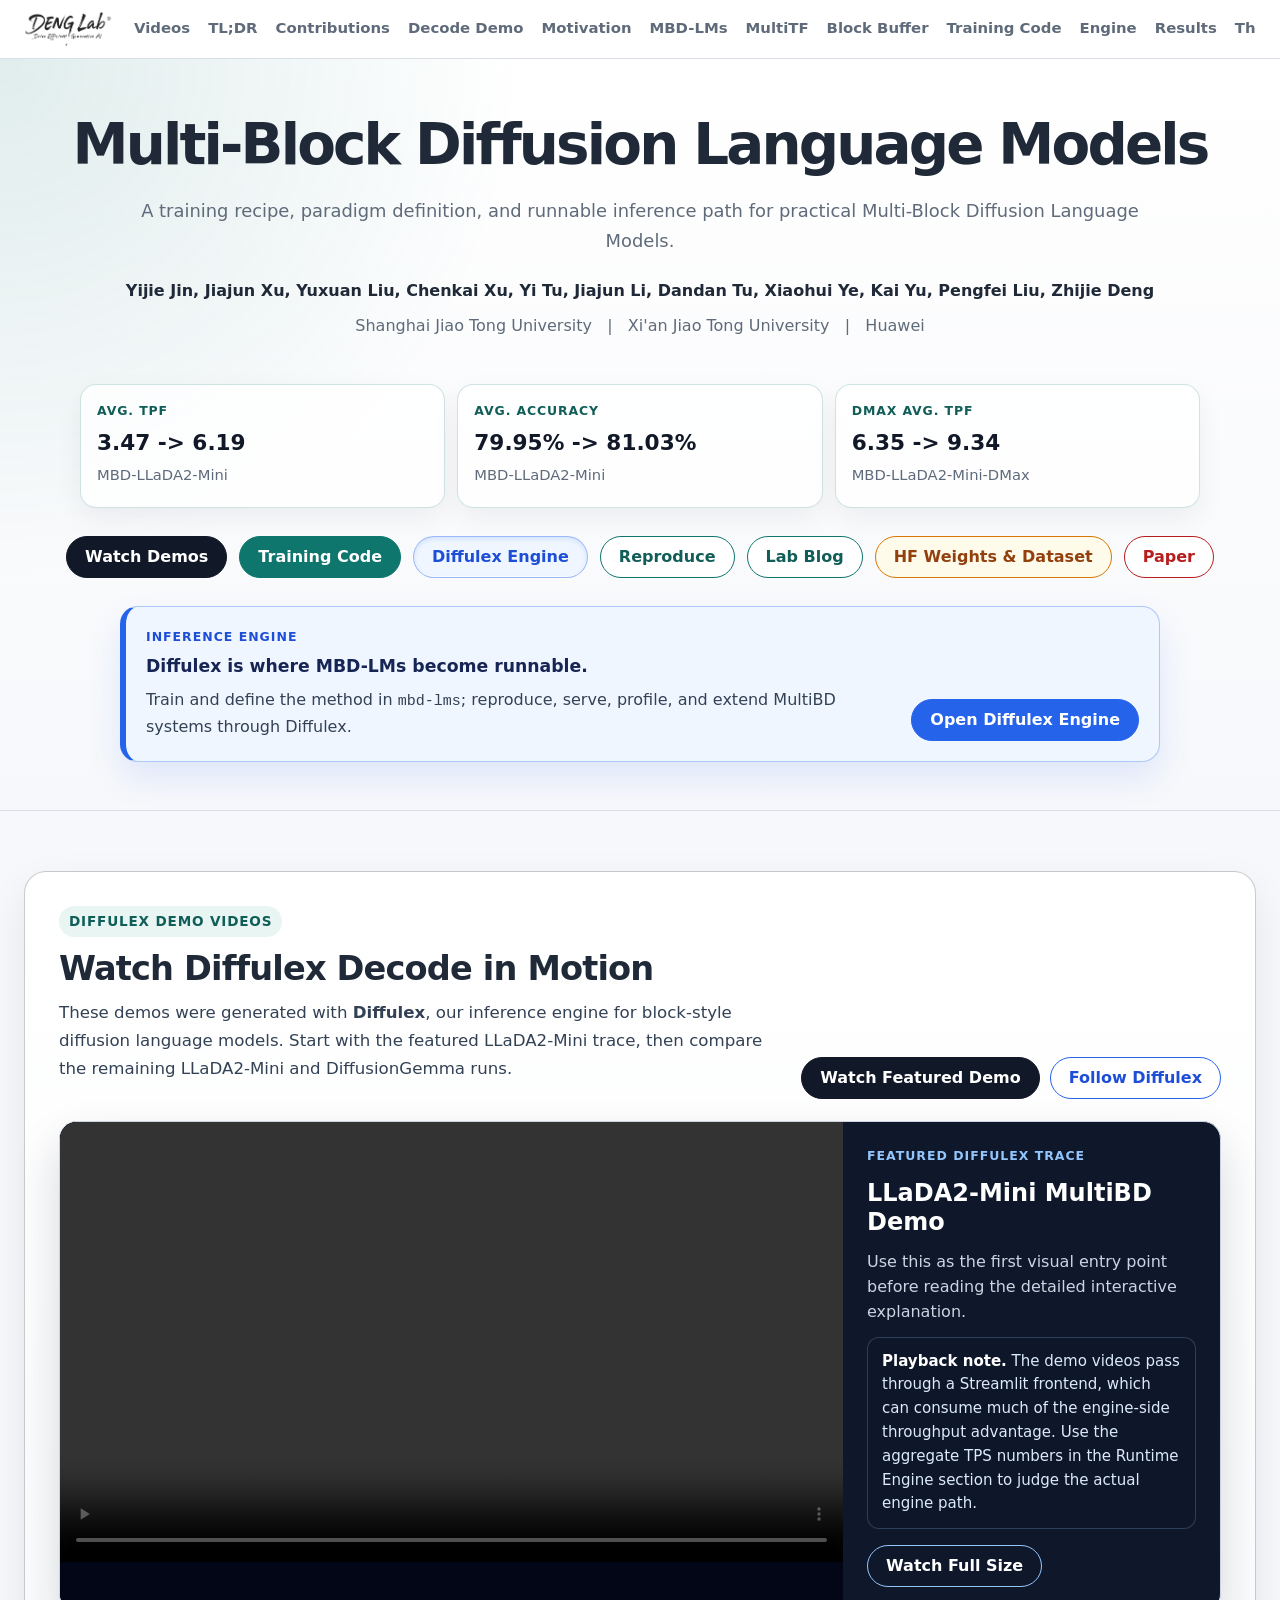
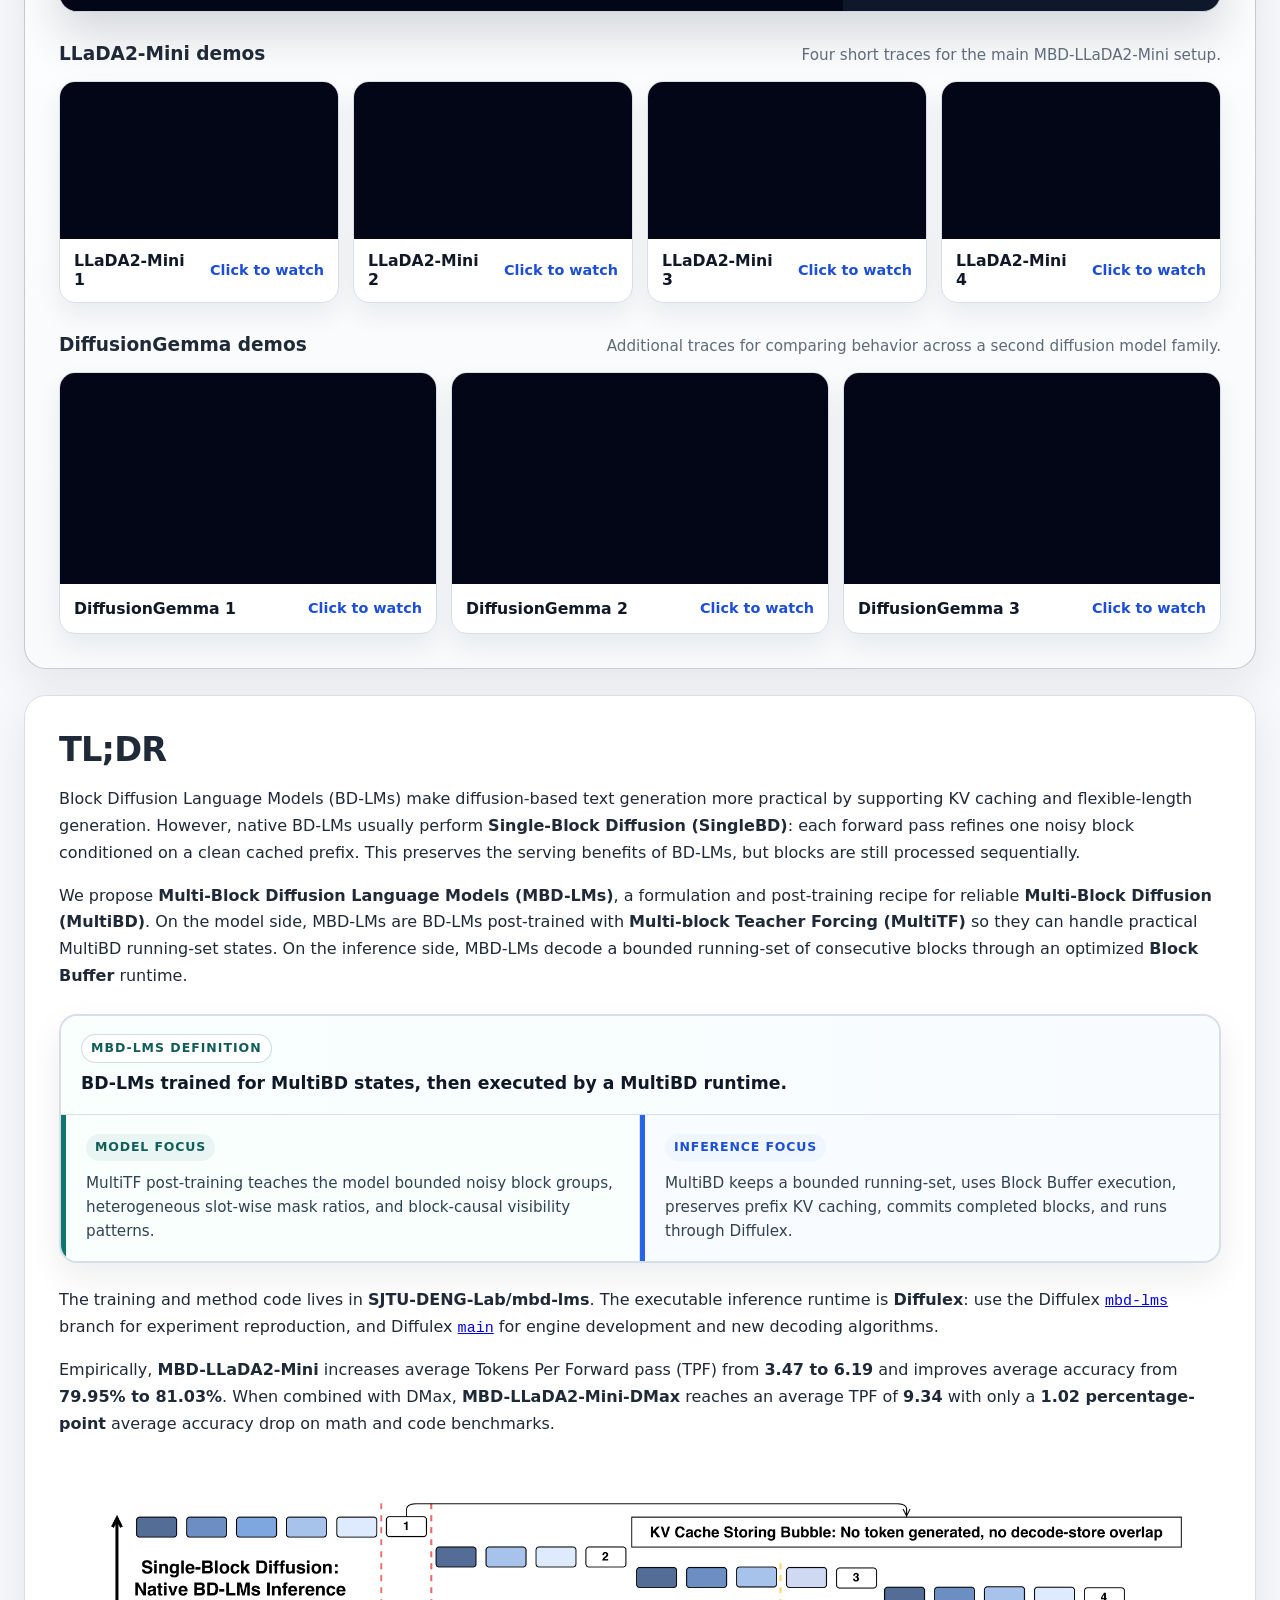
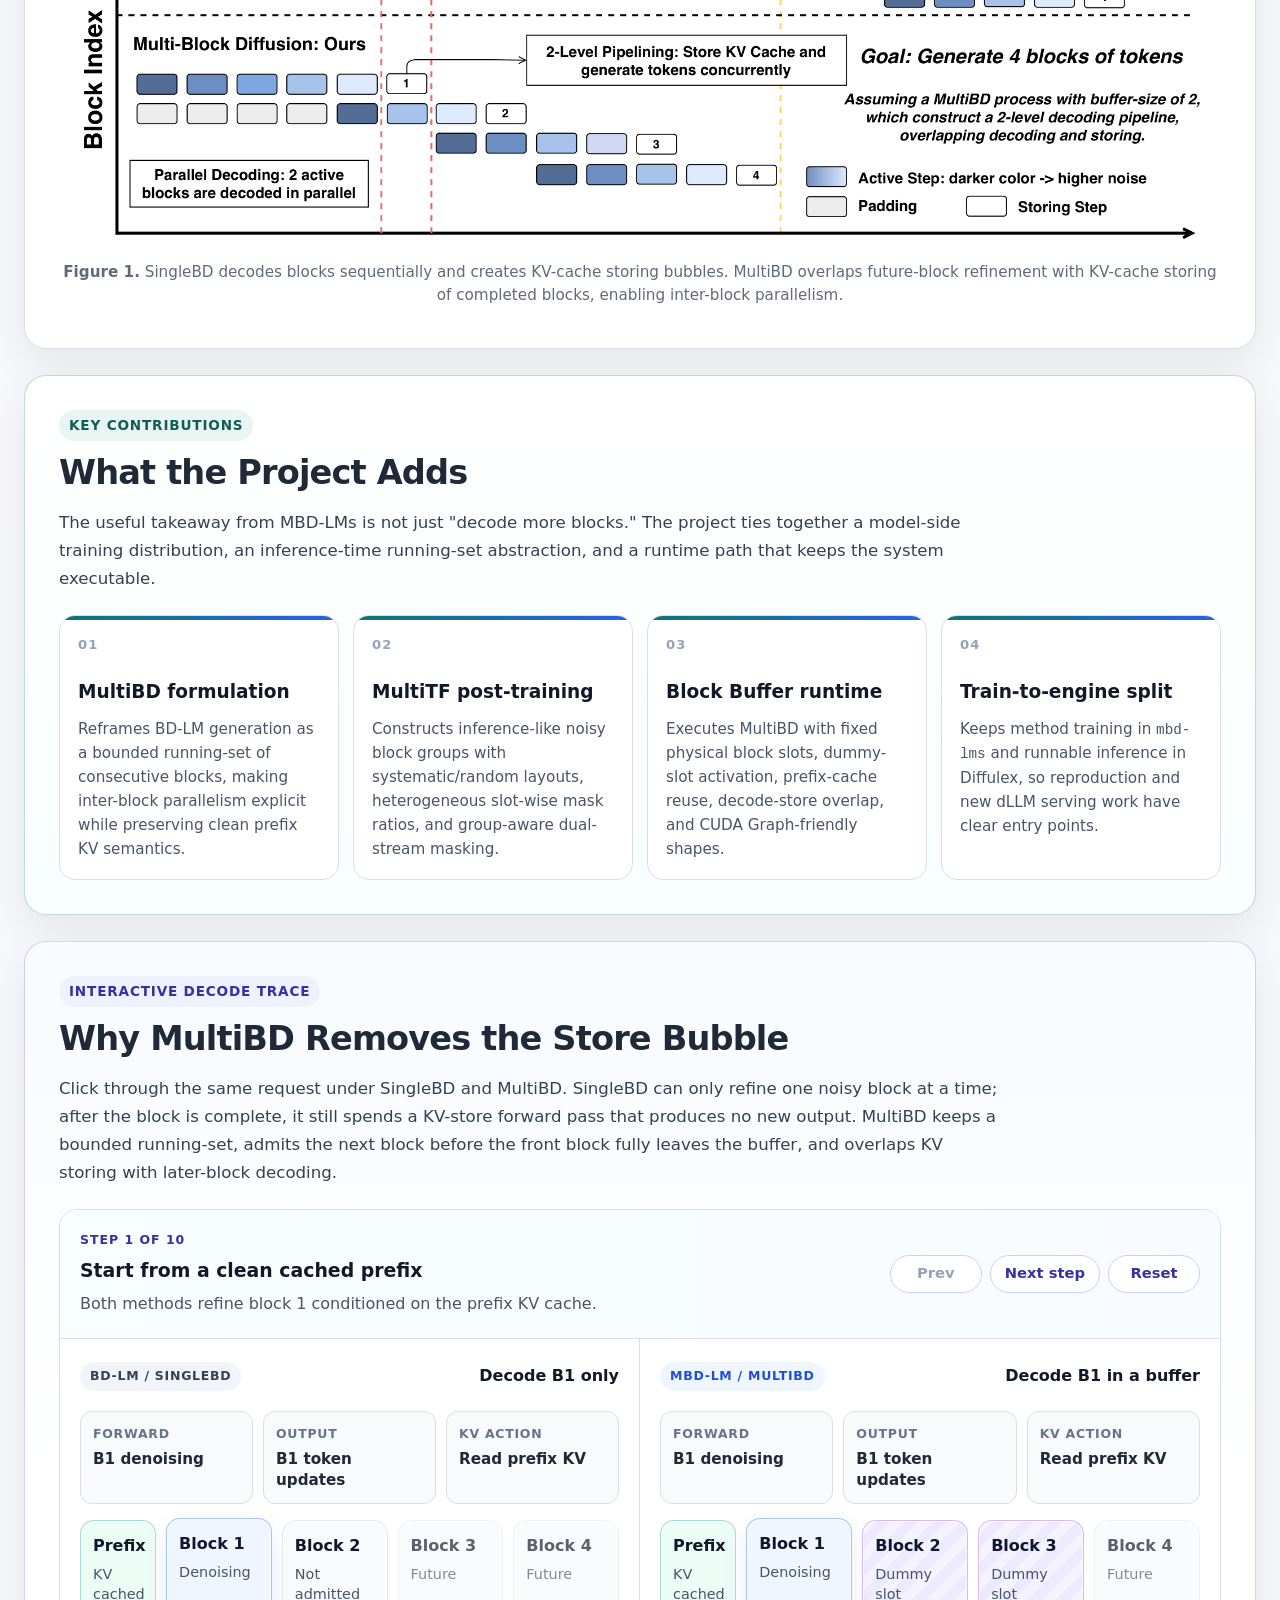
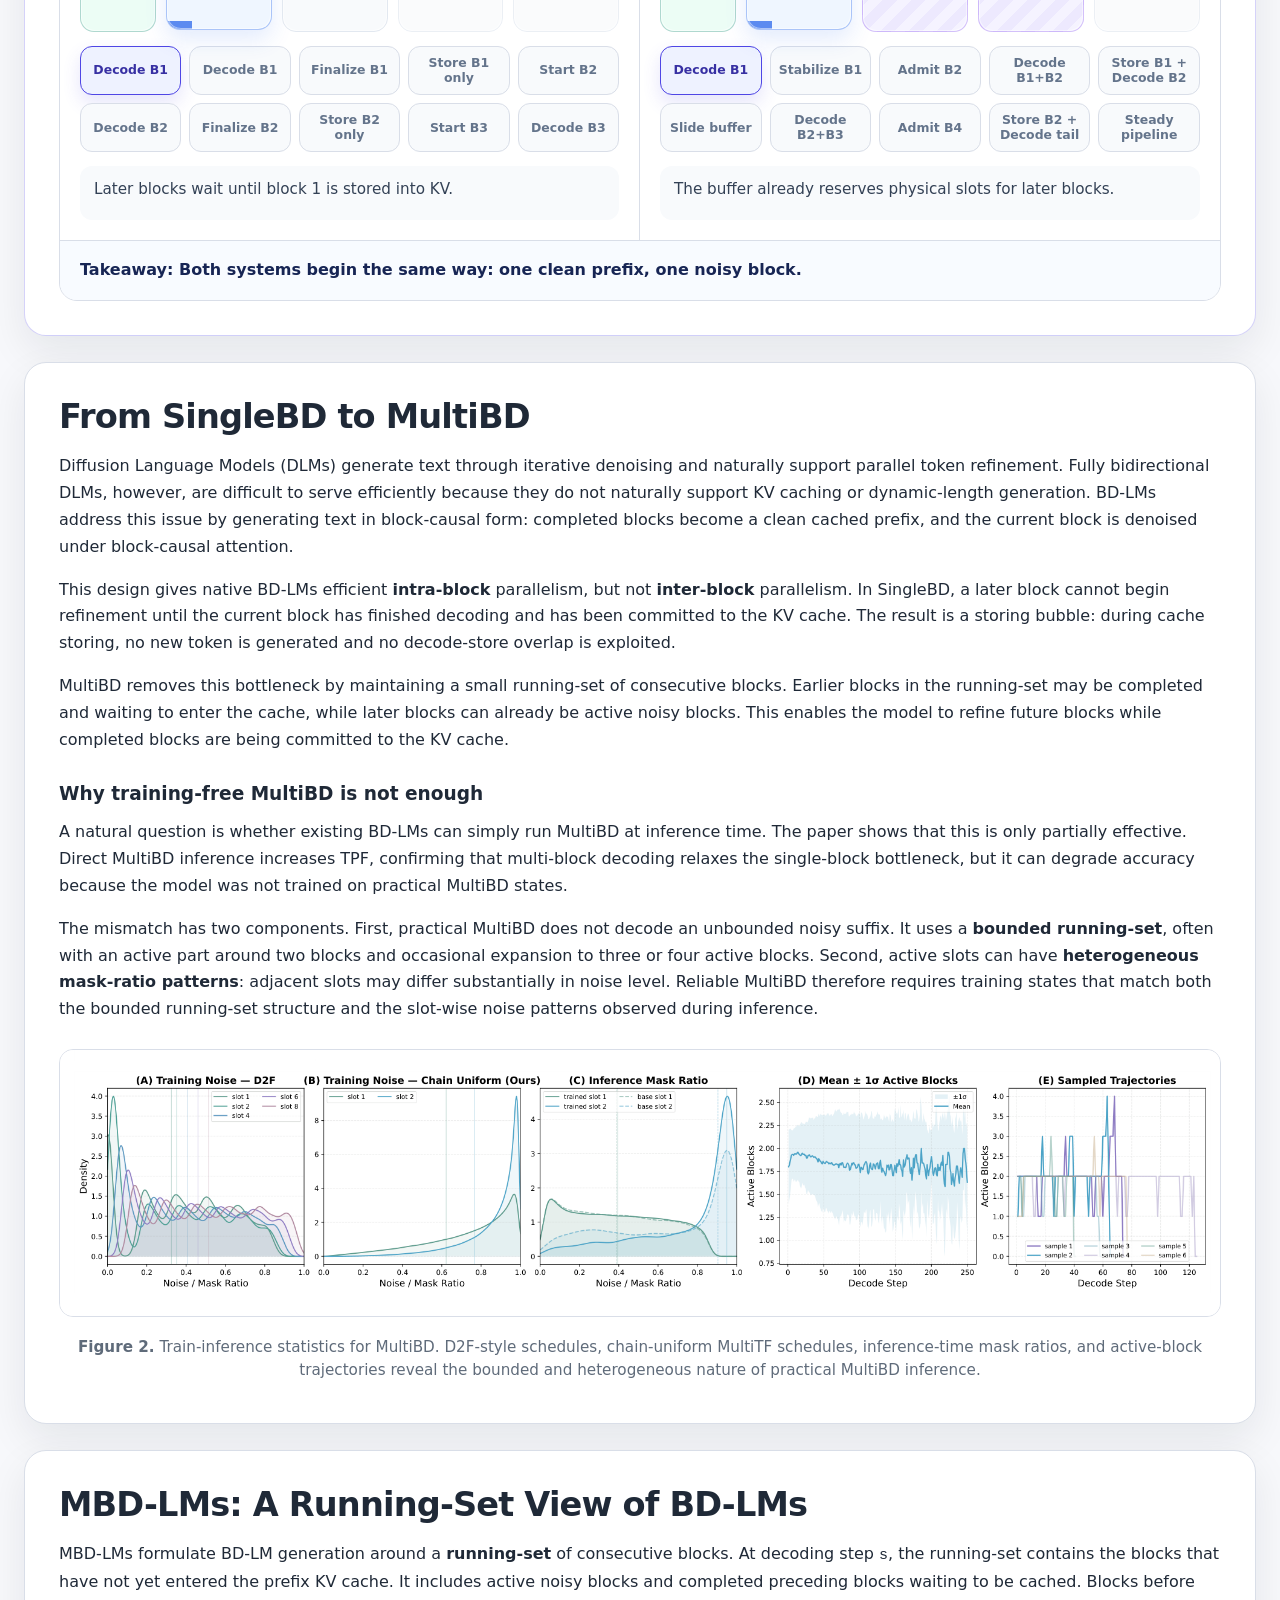
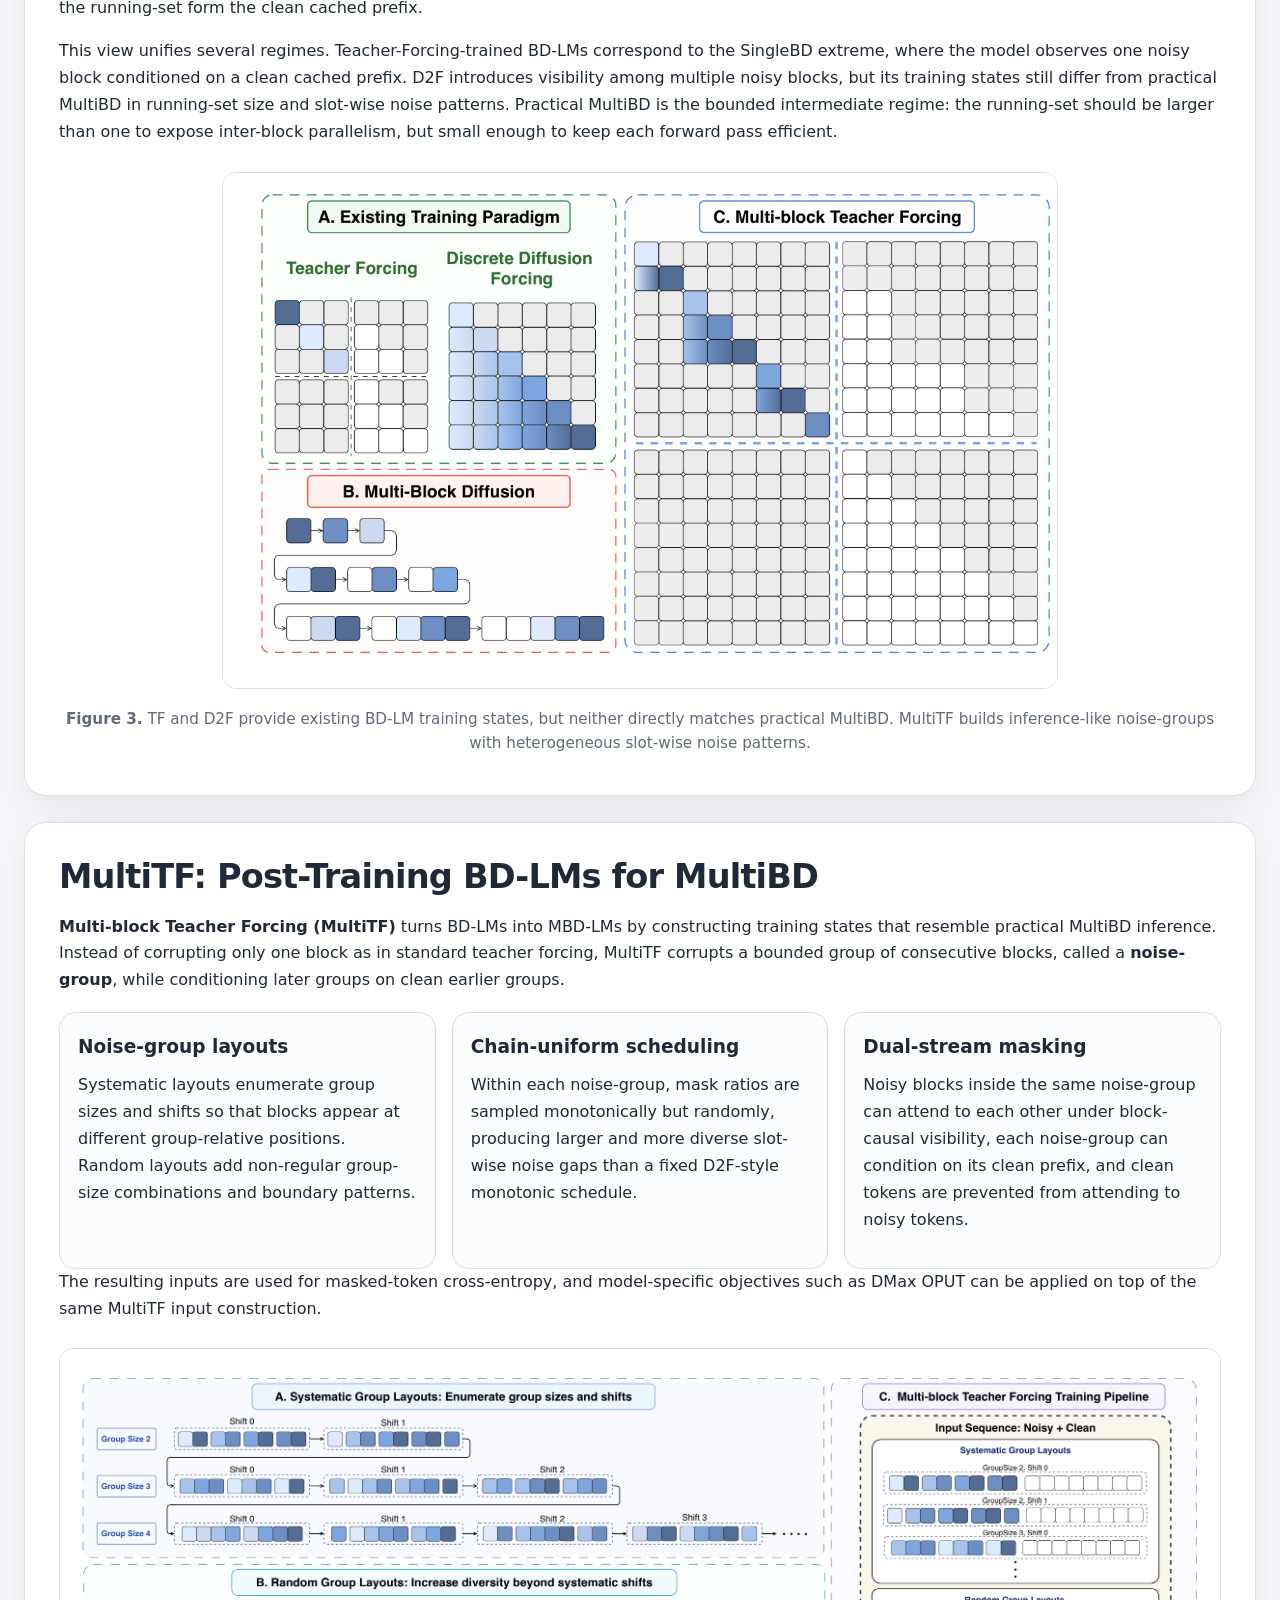
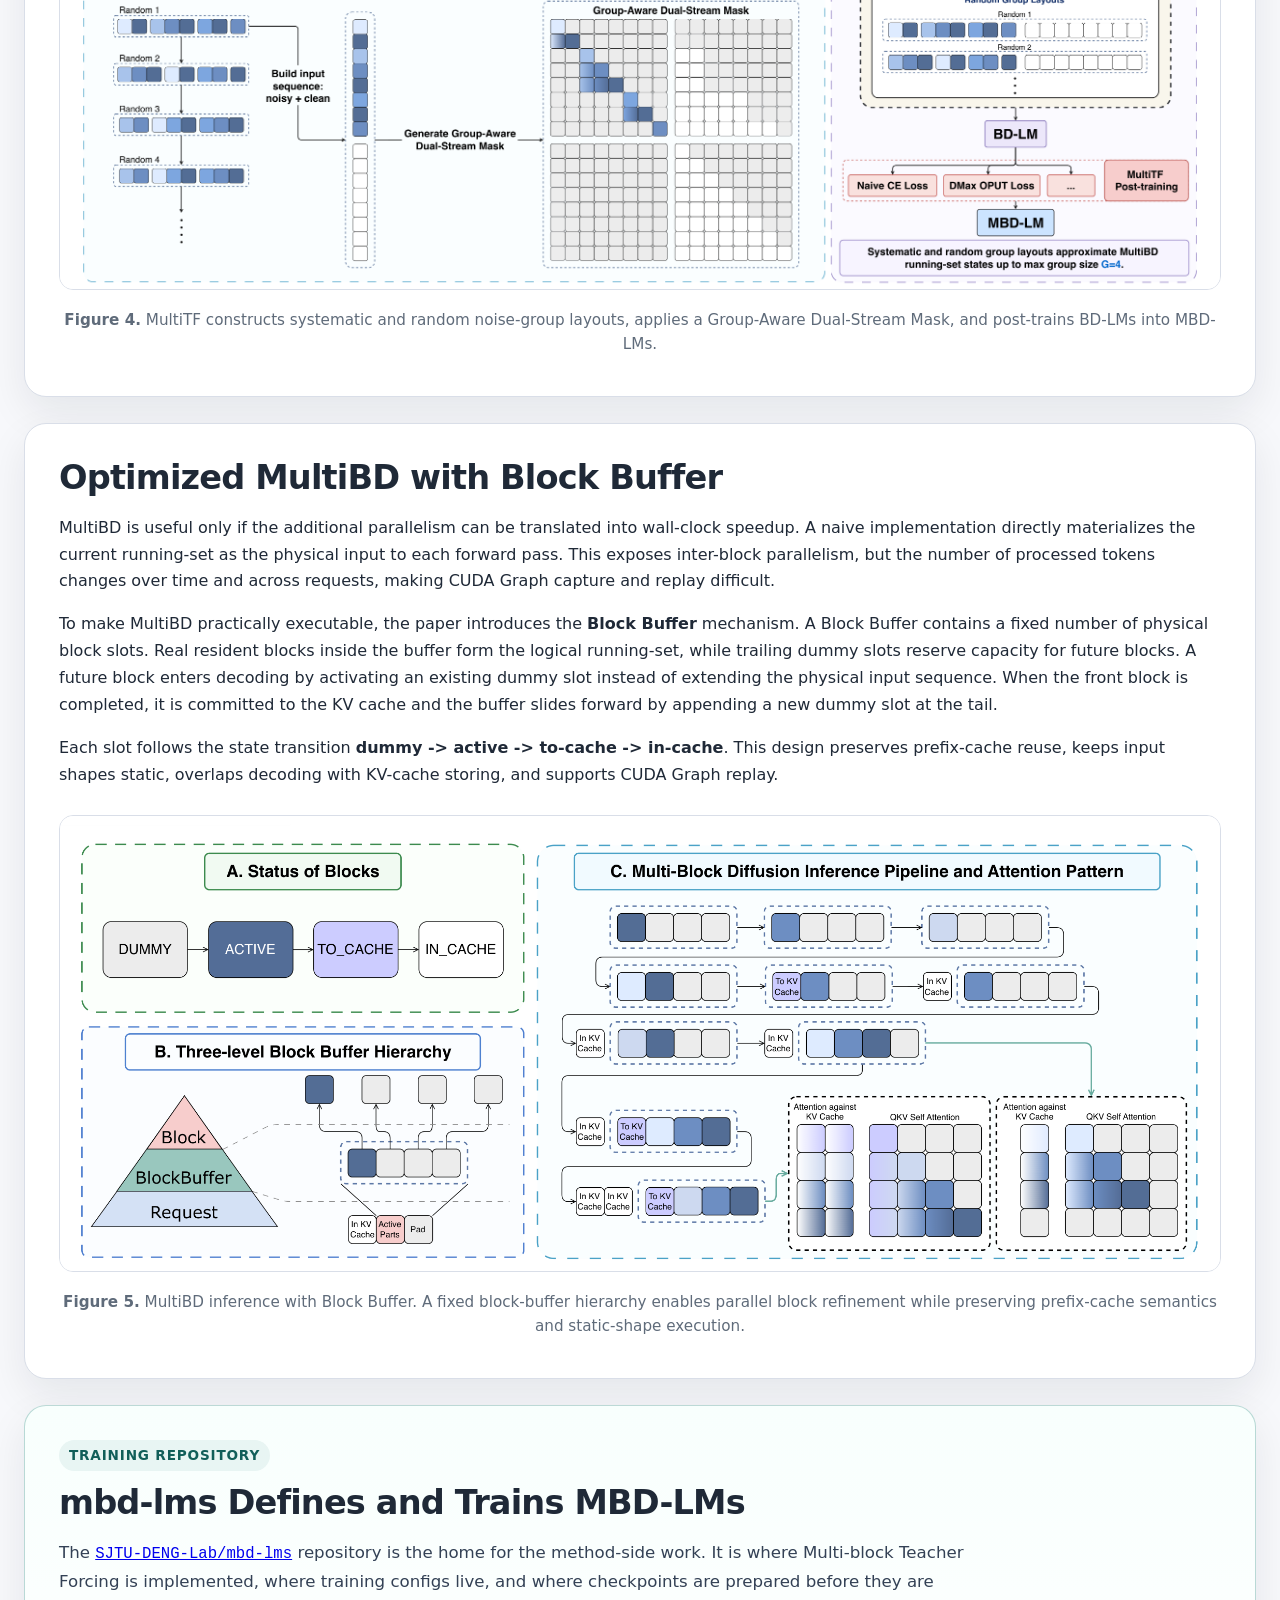
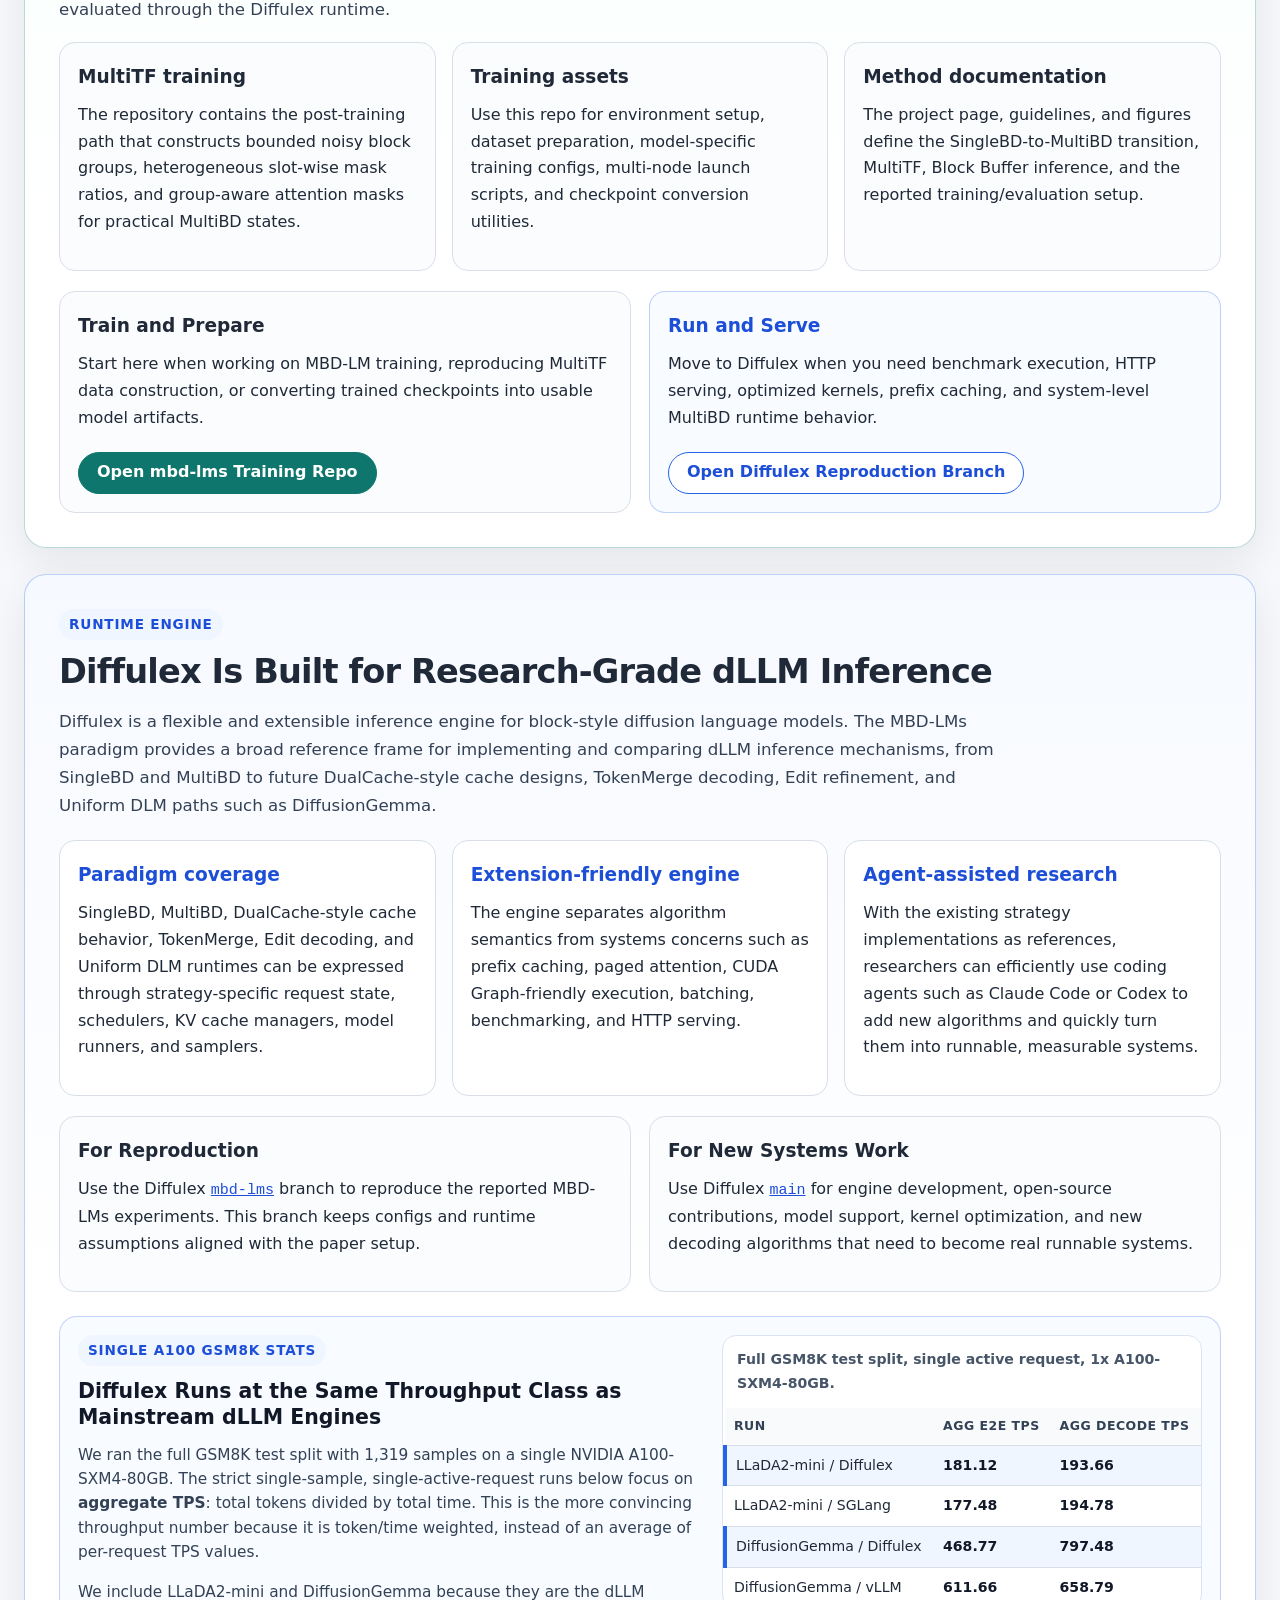
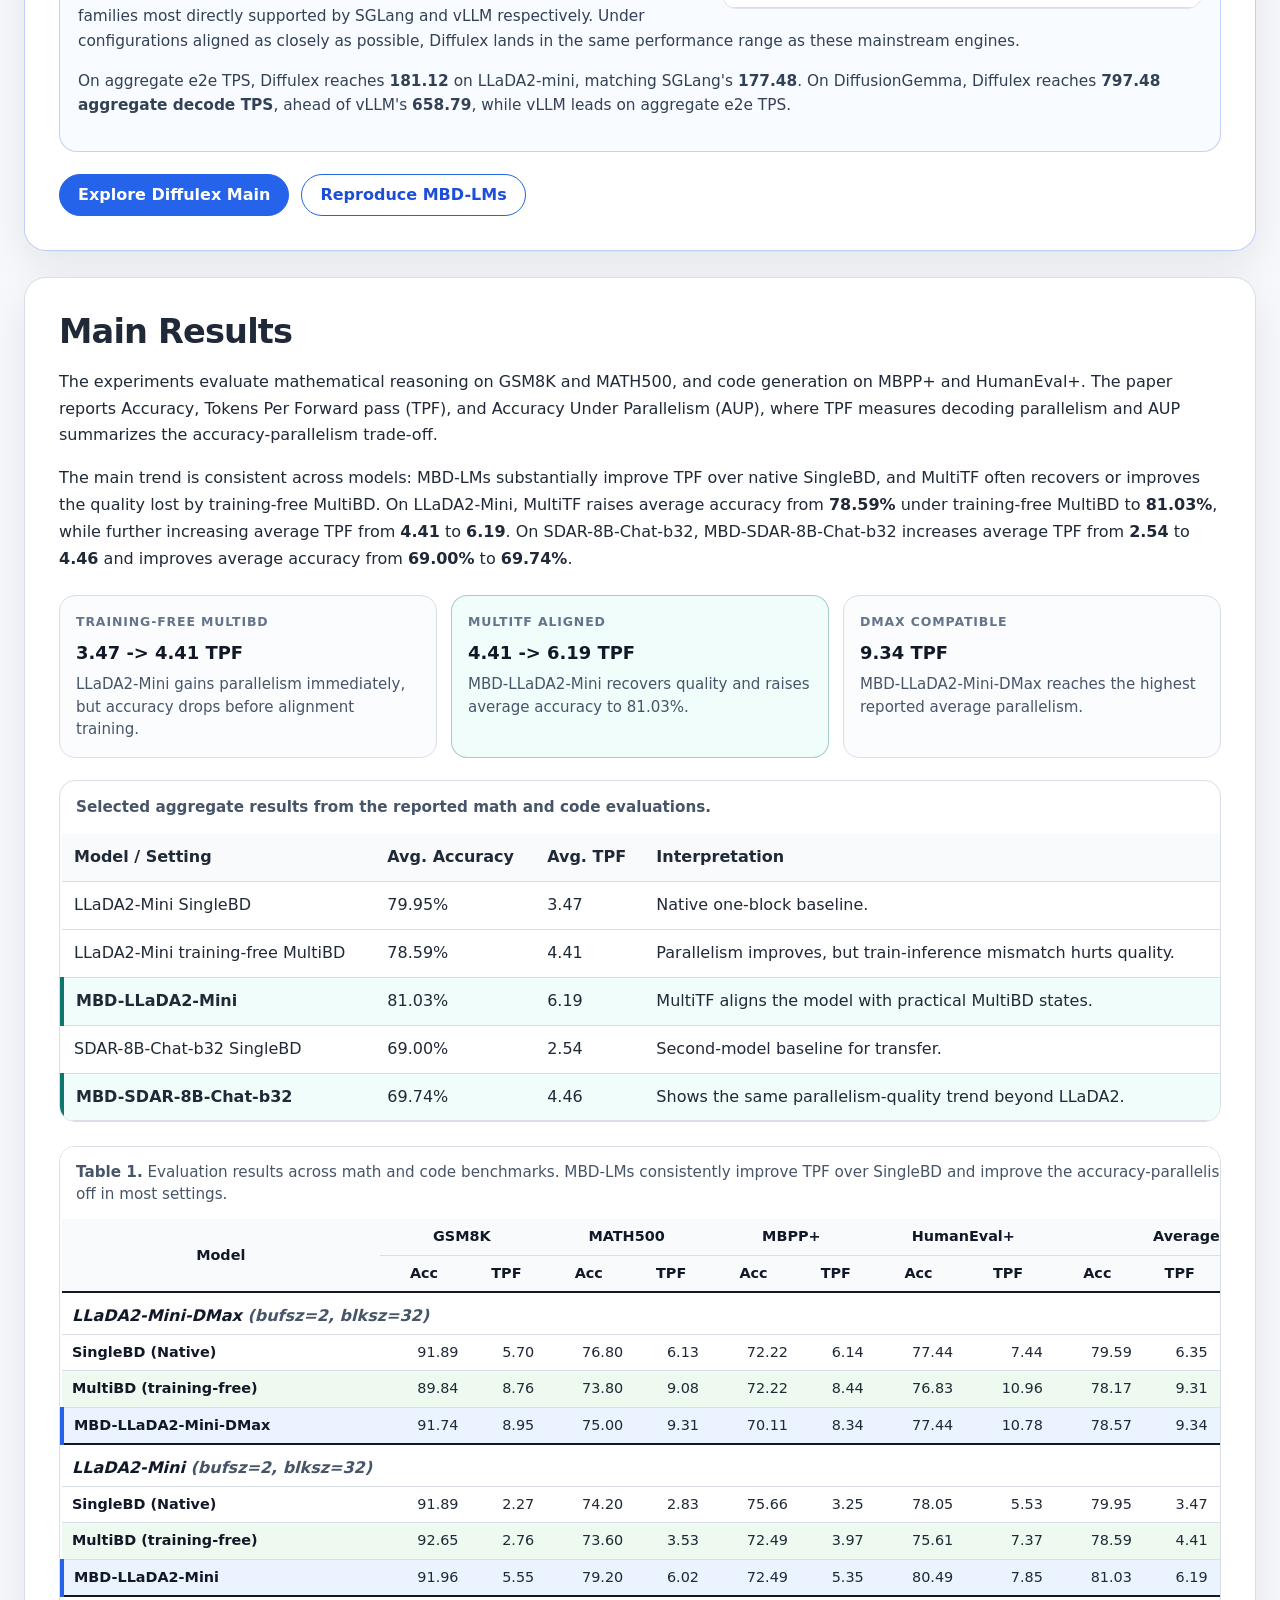
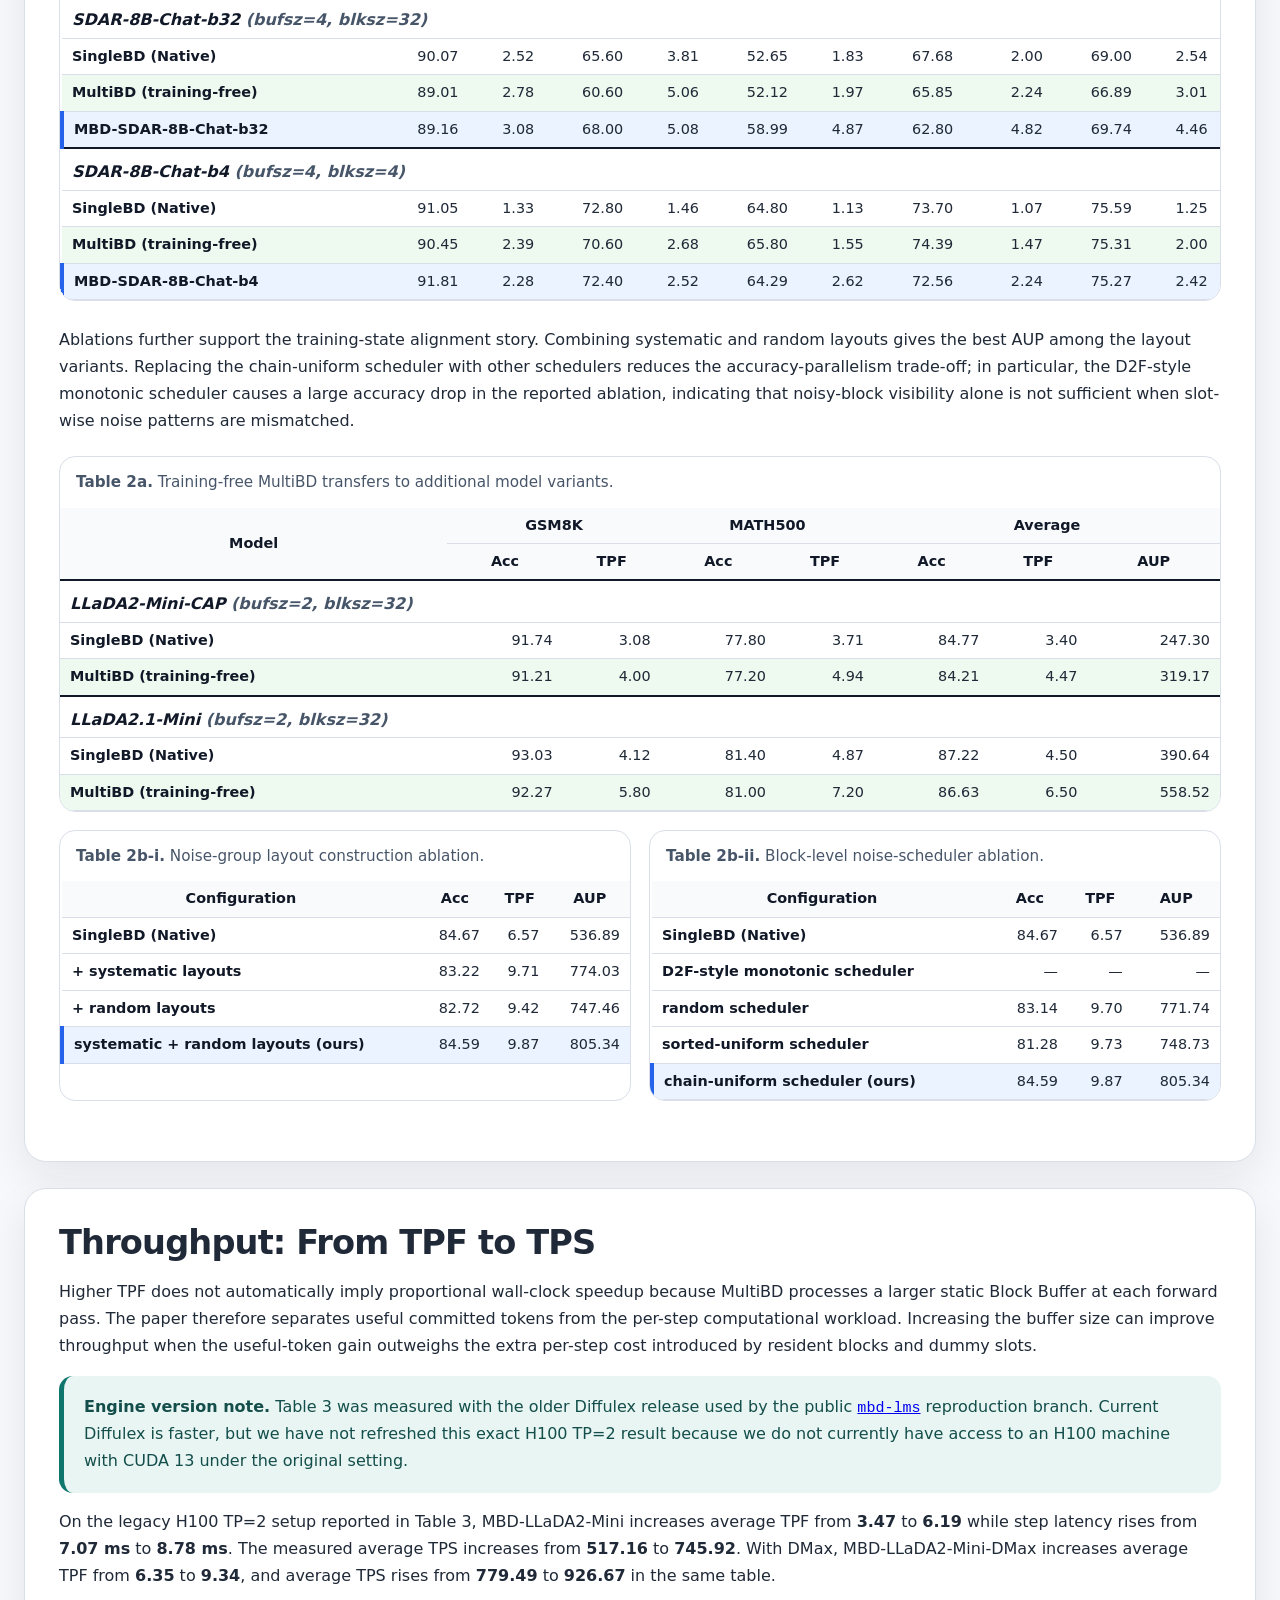
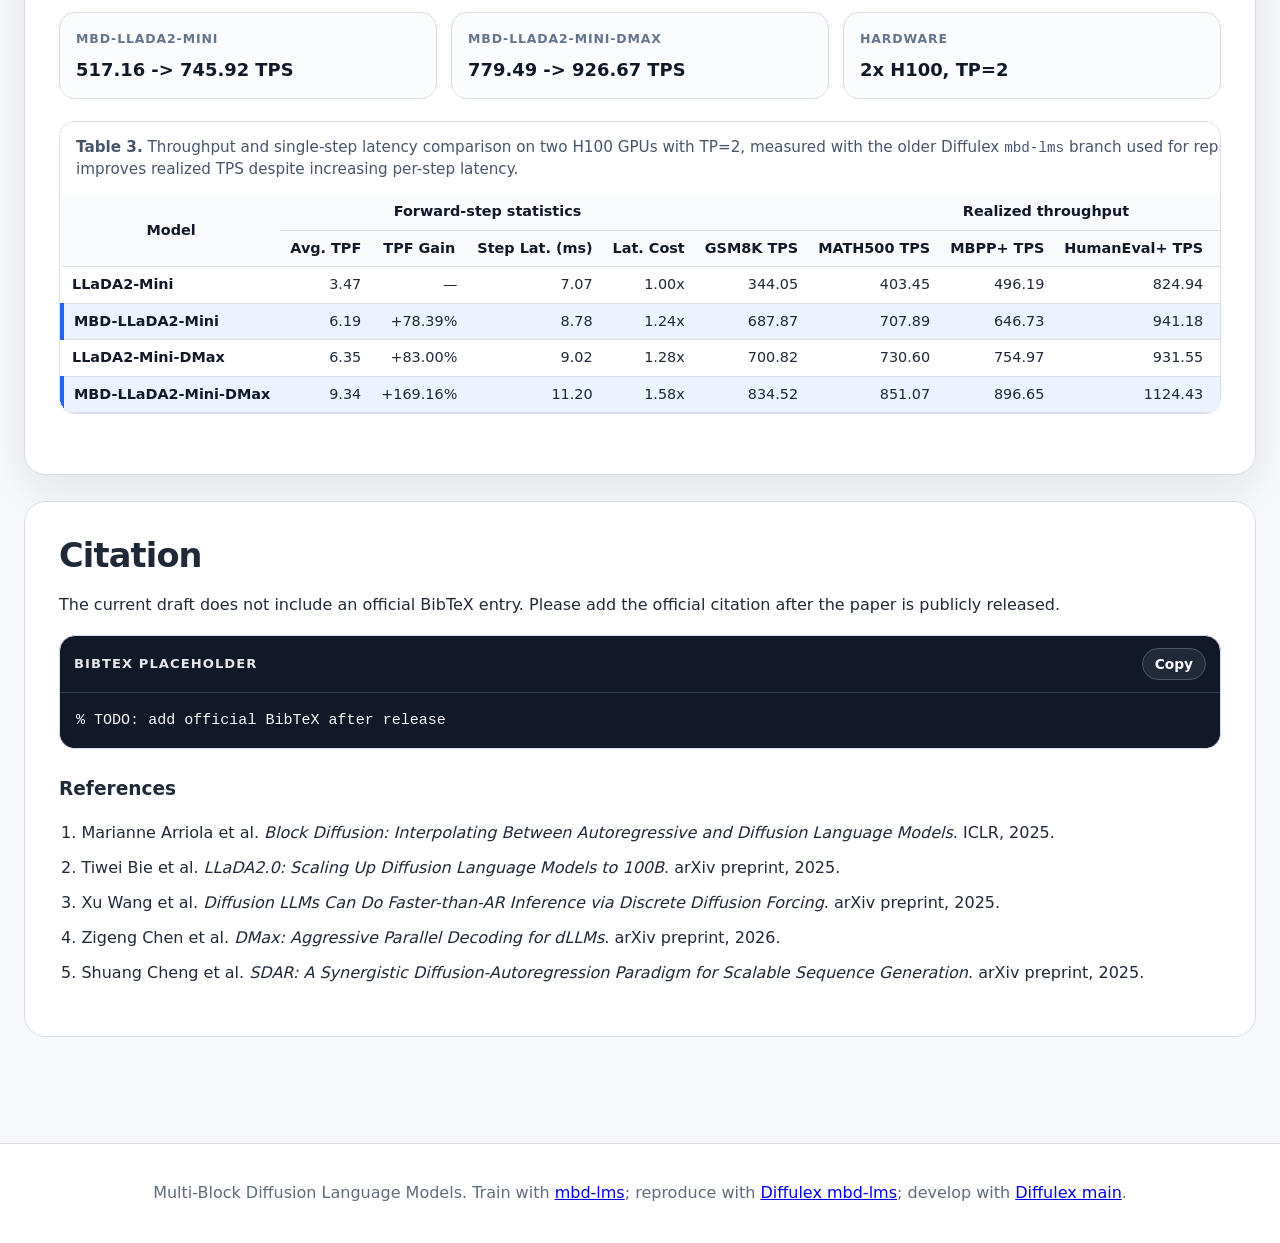
==== commit 55413011: "Add Hugging Face resources link" ====
--- a/docs/index.html
+++ b/docs/index.html
@@ -58,6 +58,7 @@
         <a class="button engine-engraved" href="https://github.com/SJTU-DENG-Lab/Diffulex/tree/main">Diffulex Engine</a>
         <a class="button secondary" href="https://github.com/SJTU-DENG-Lab/Diffulex/tree/mbd-lms">Reproduce</a>
         <a class="button secondary" href="https://sjtu-deng-lab.github.io/blogs/mbd/">Lab Blog</a>
+        <a class="button hf" href="https://huggingface.co/collections/SJTU-DENG-Lab/mbd-lms">HF Weights &amp; Dataset</a>
         <a class="button paper" href="assets/MBD-LMs.pdf">Paper</a>
       </div>
       <div class="engine-banner">
--- a/docs/style.css
+++ b/docs/style.css
@@ -189,6 +189,18 @@
   background: #fff1f2;
 }
 
+.button.hf,
+.button.hf:visited {
+  border-color: #d97706;
+  background: #fffbeb;
+  color: #92400e;
+}
+
+.button.hf:hover {
+  border-color: #b45309;
+  background: #fef3c7;
+}
+
 .button.disabled {
   border-color: var(--line);
   background: #eef1f5;
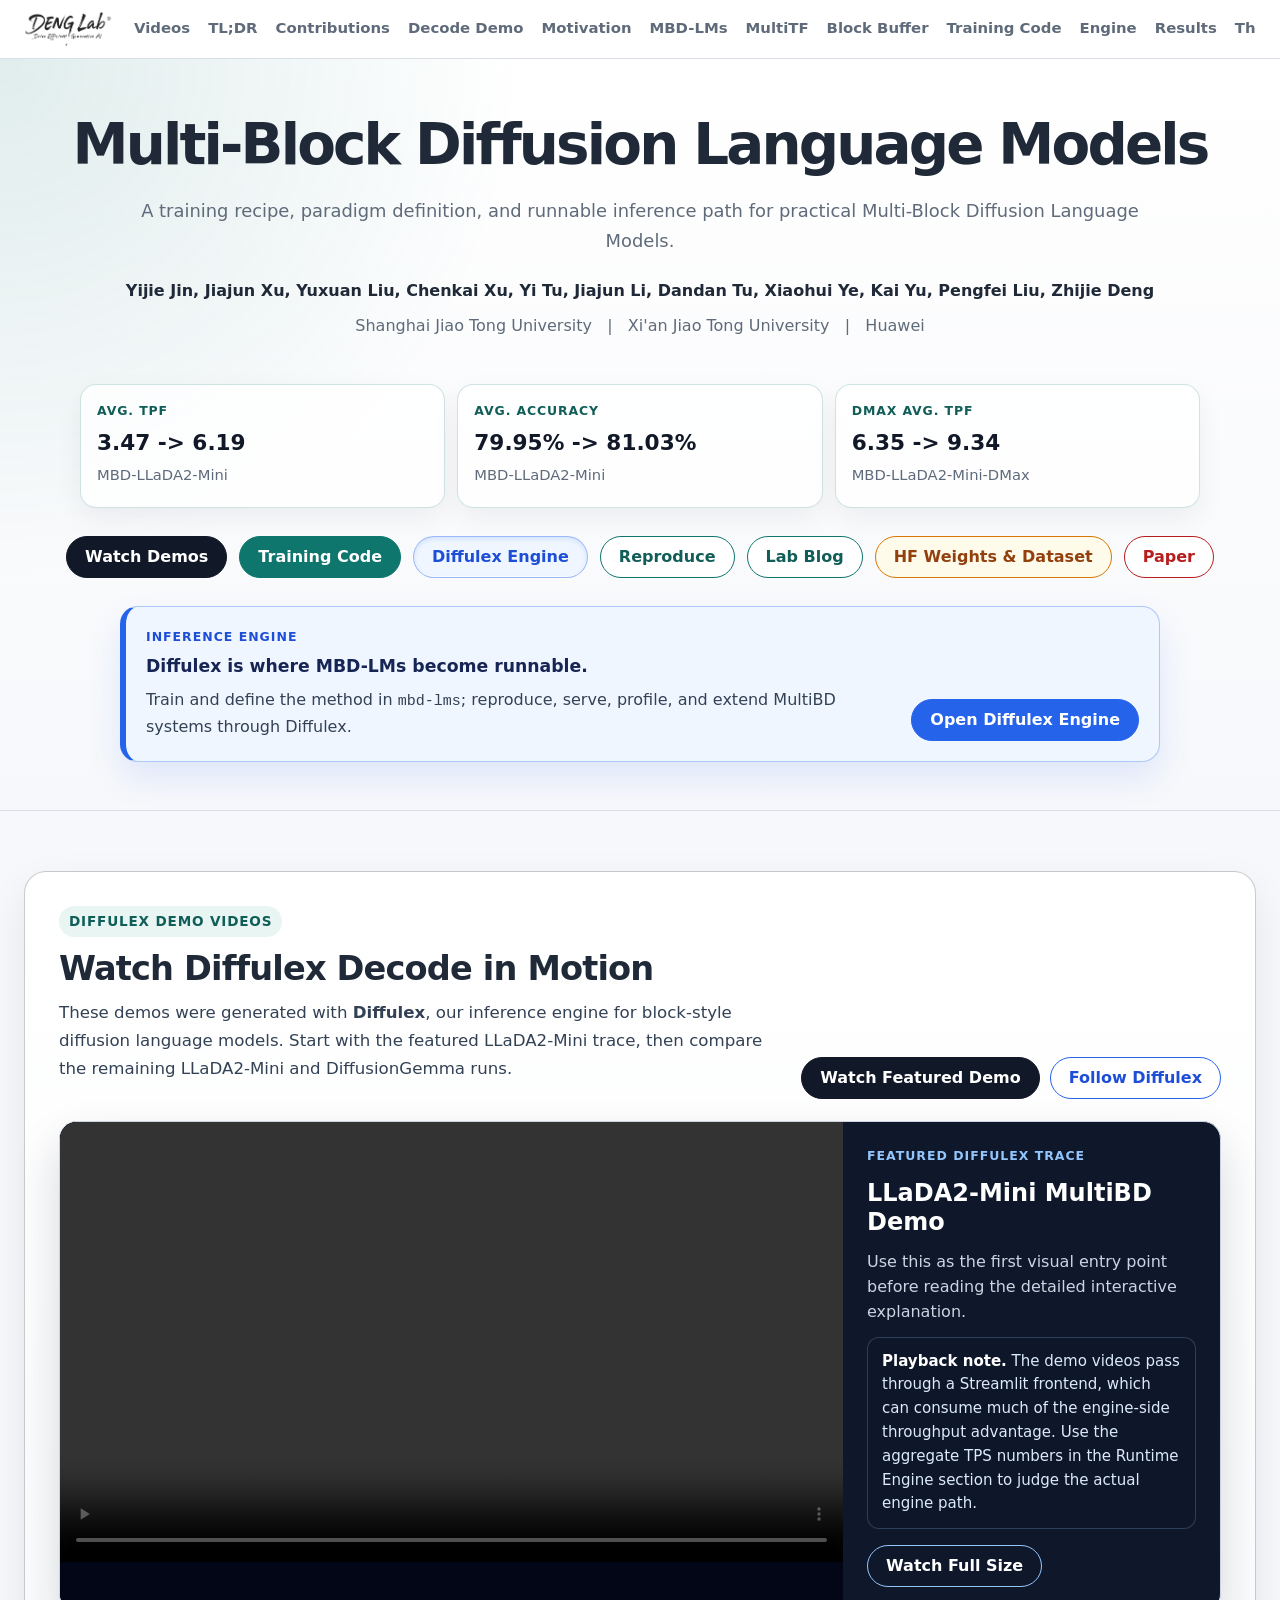
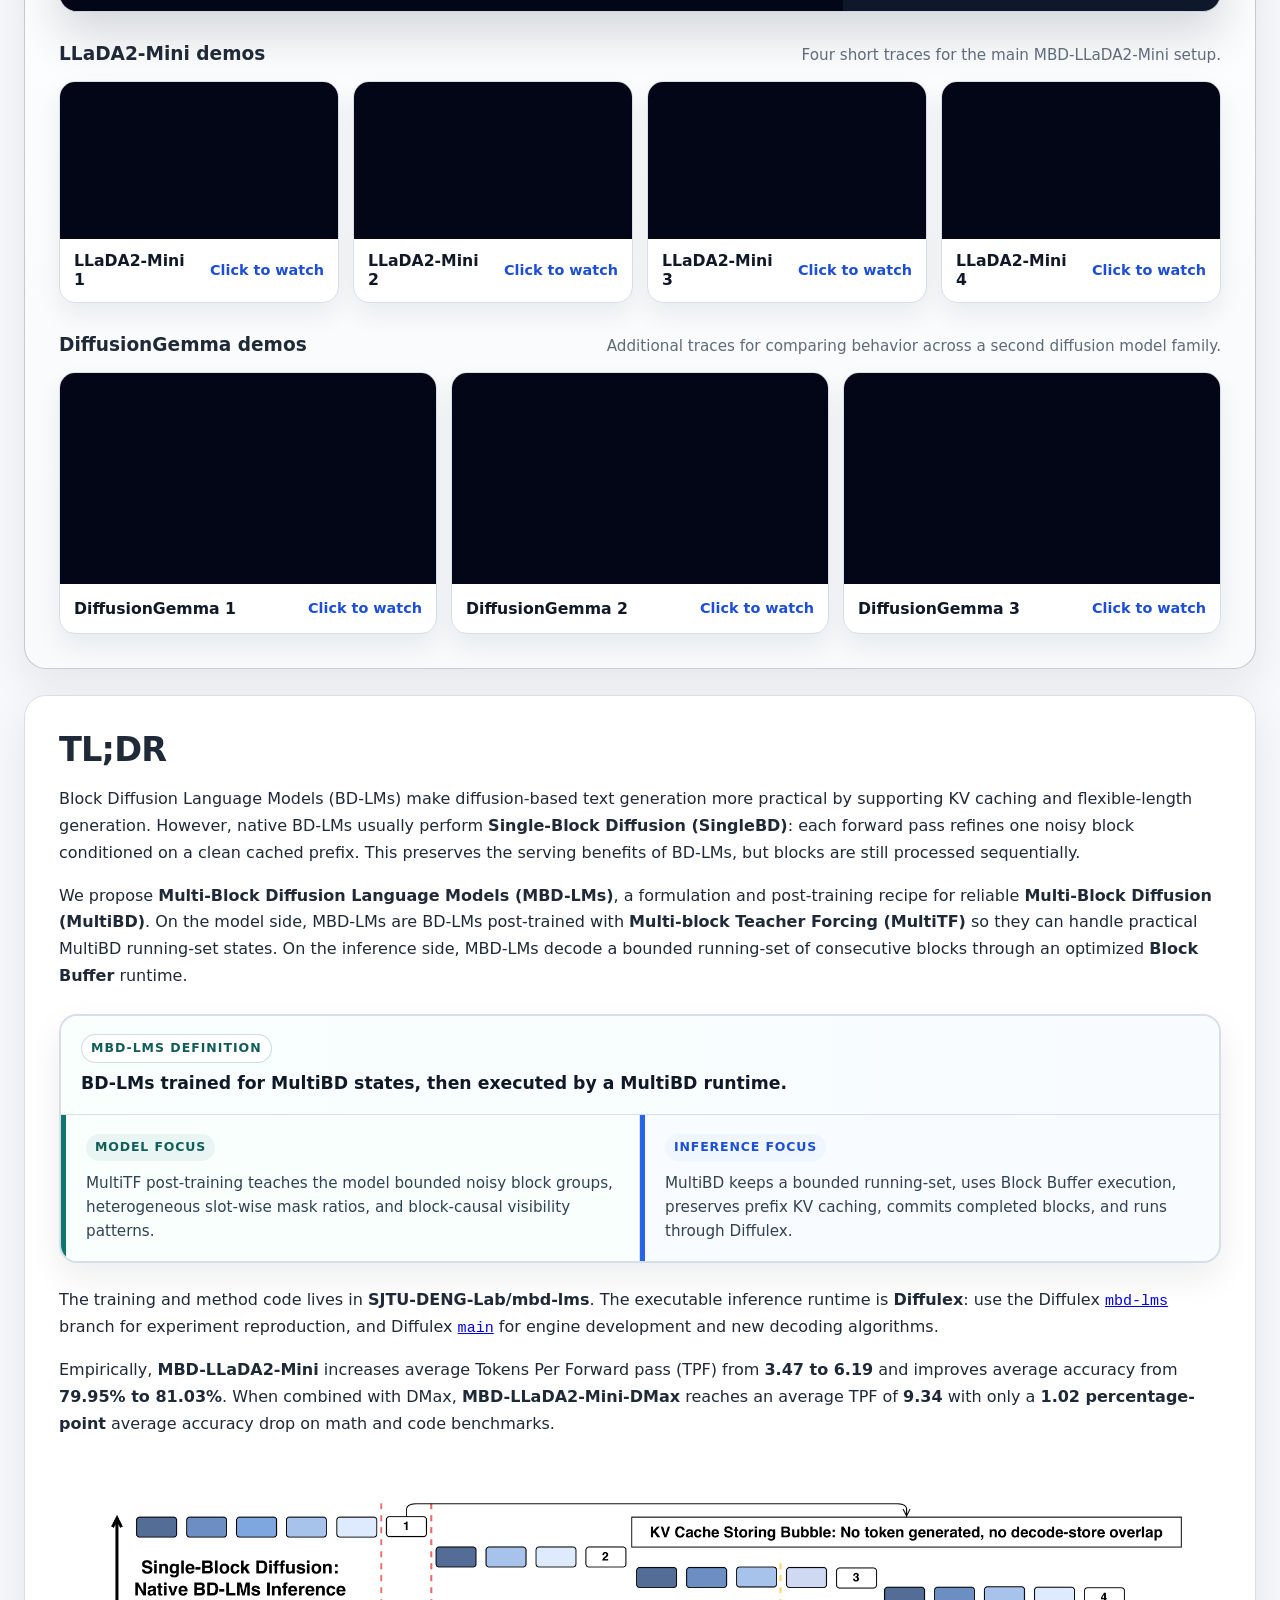
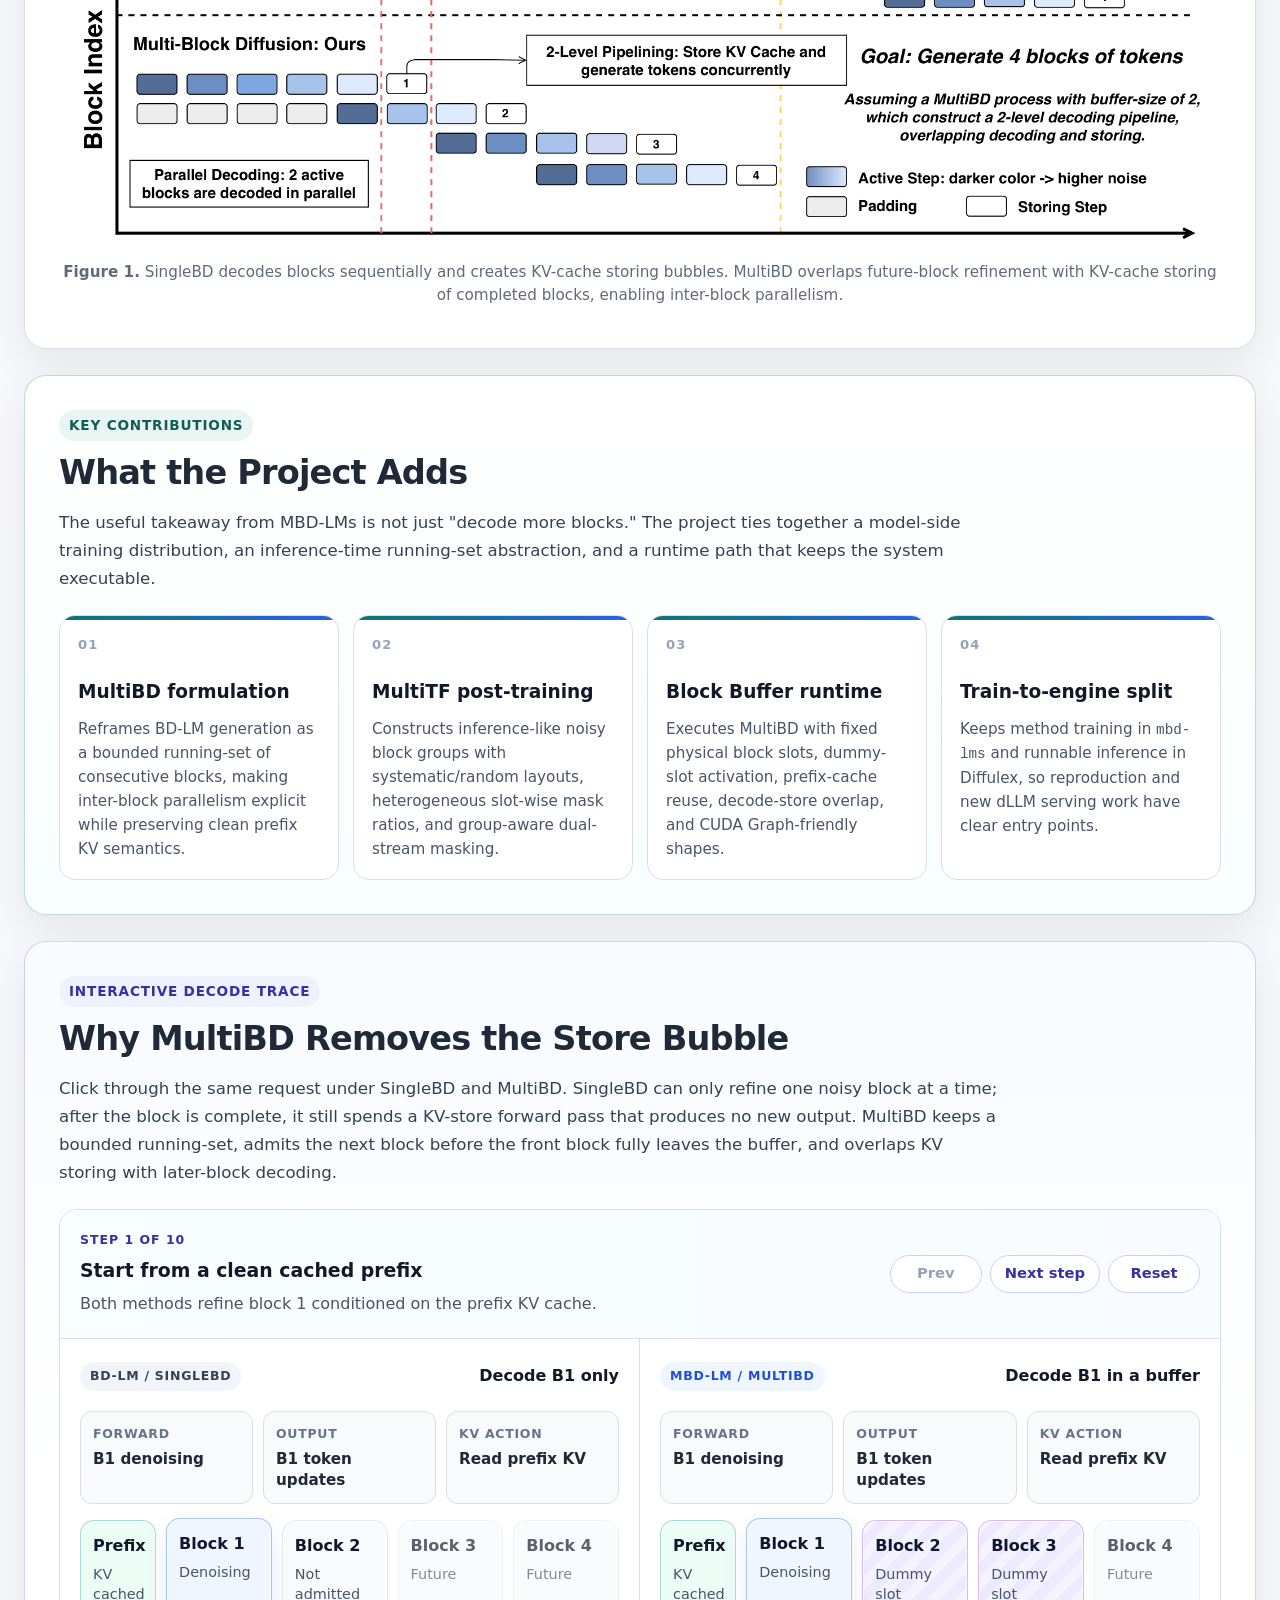
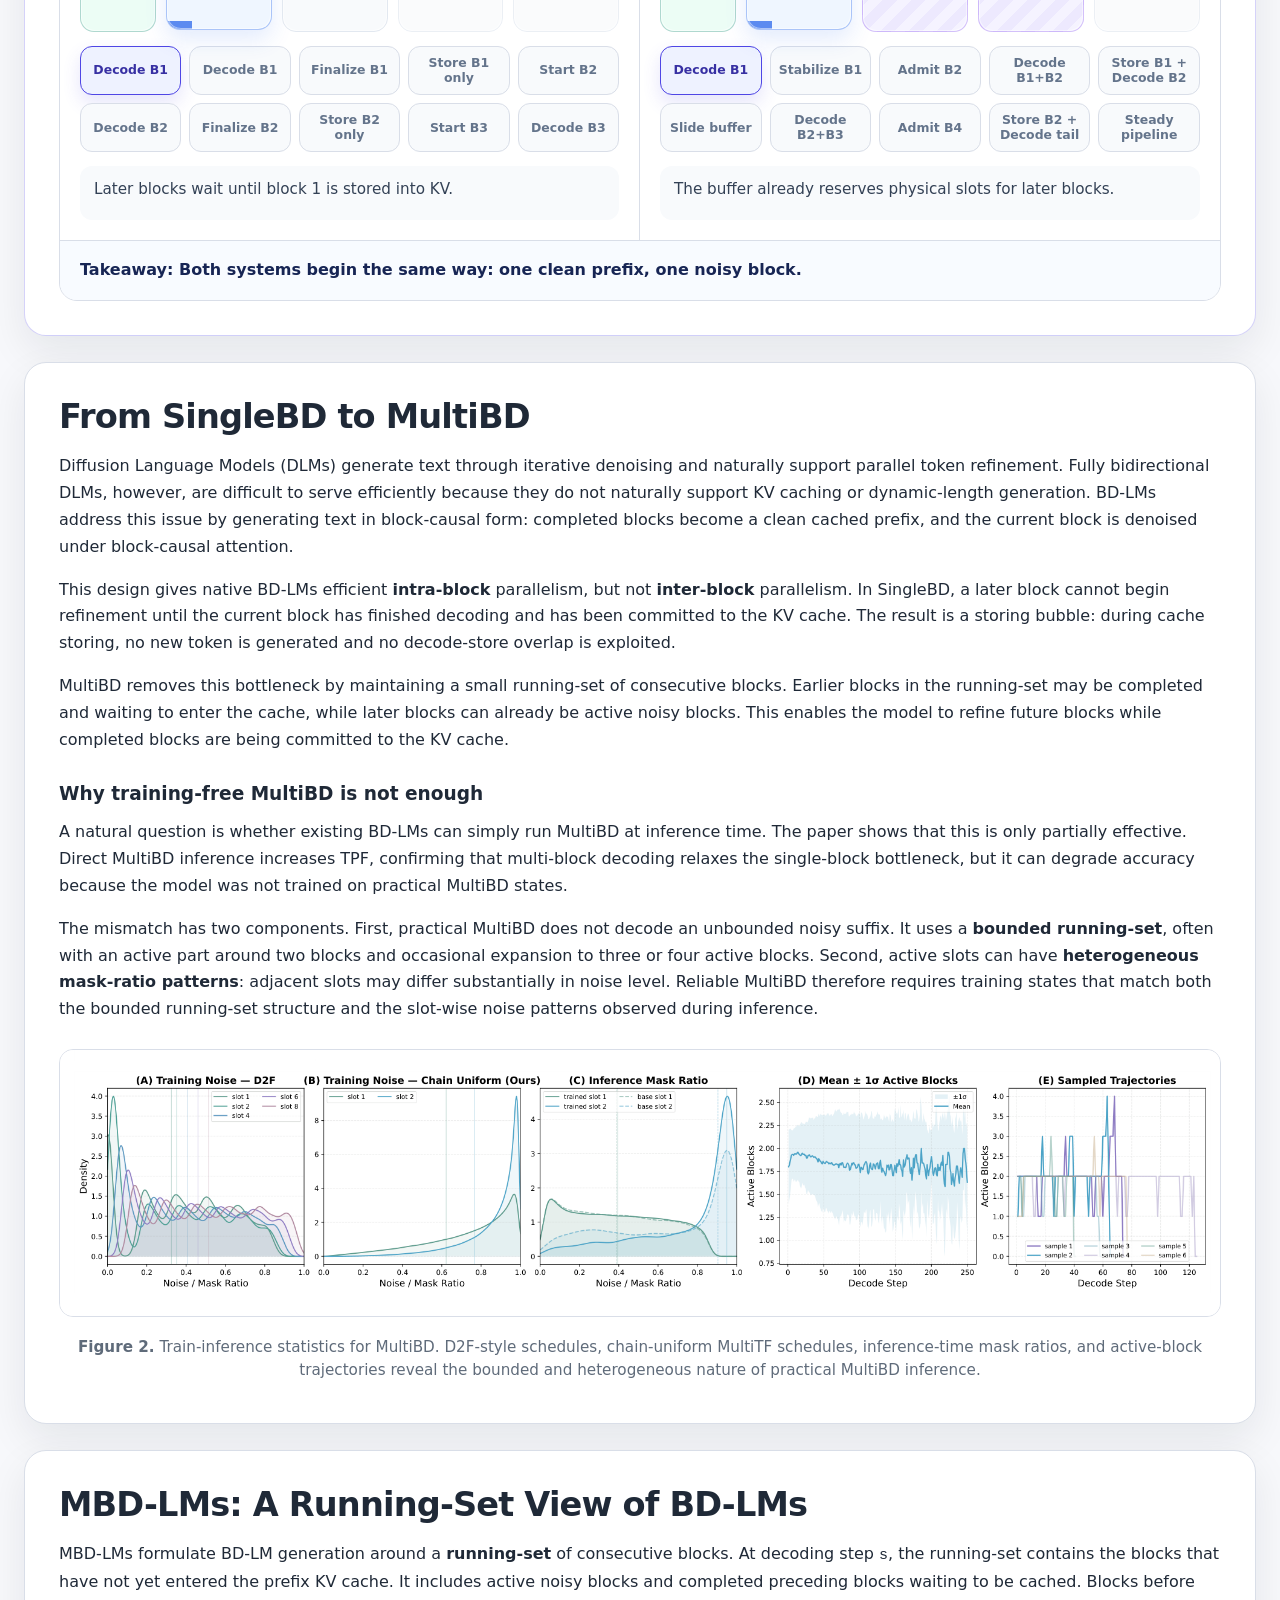
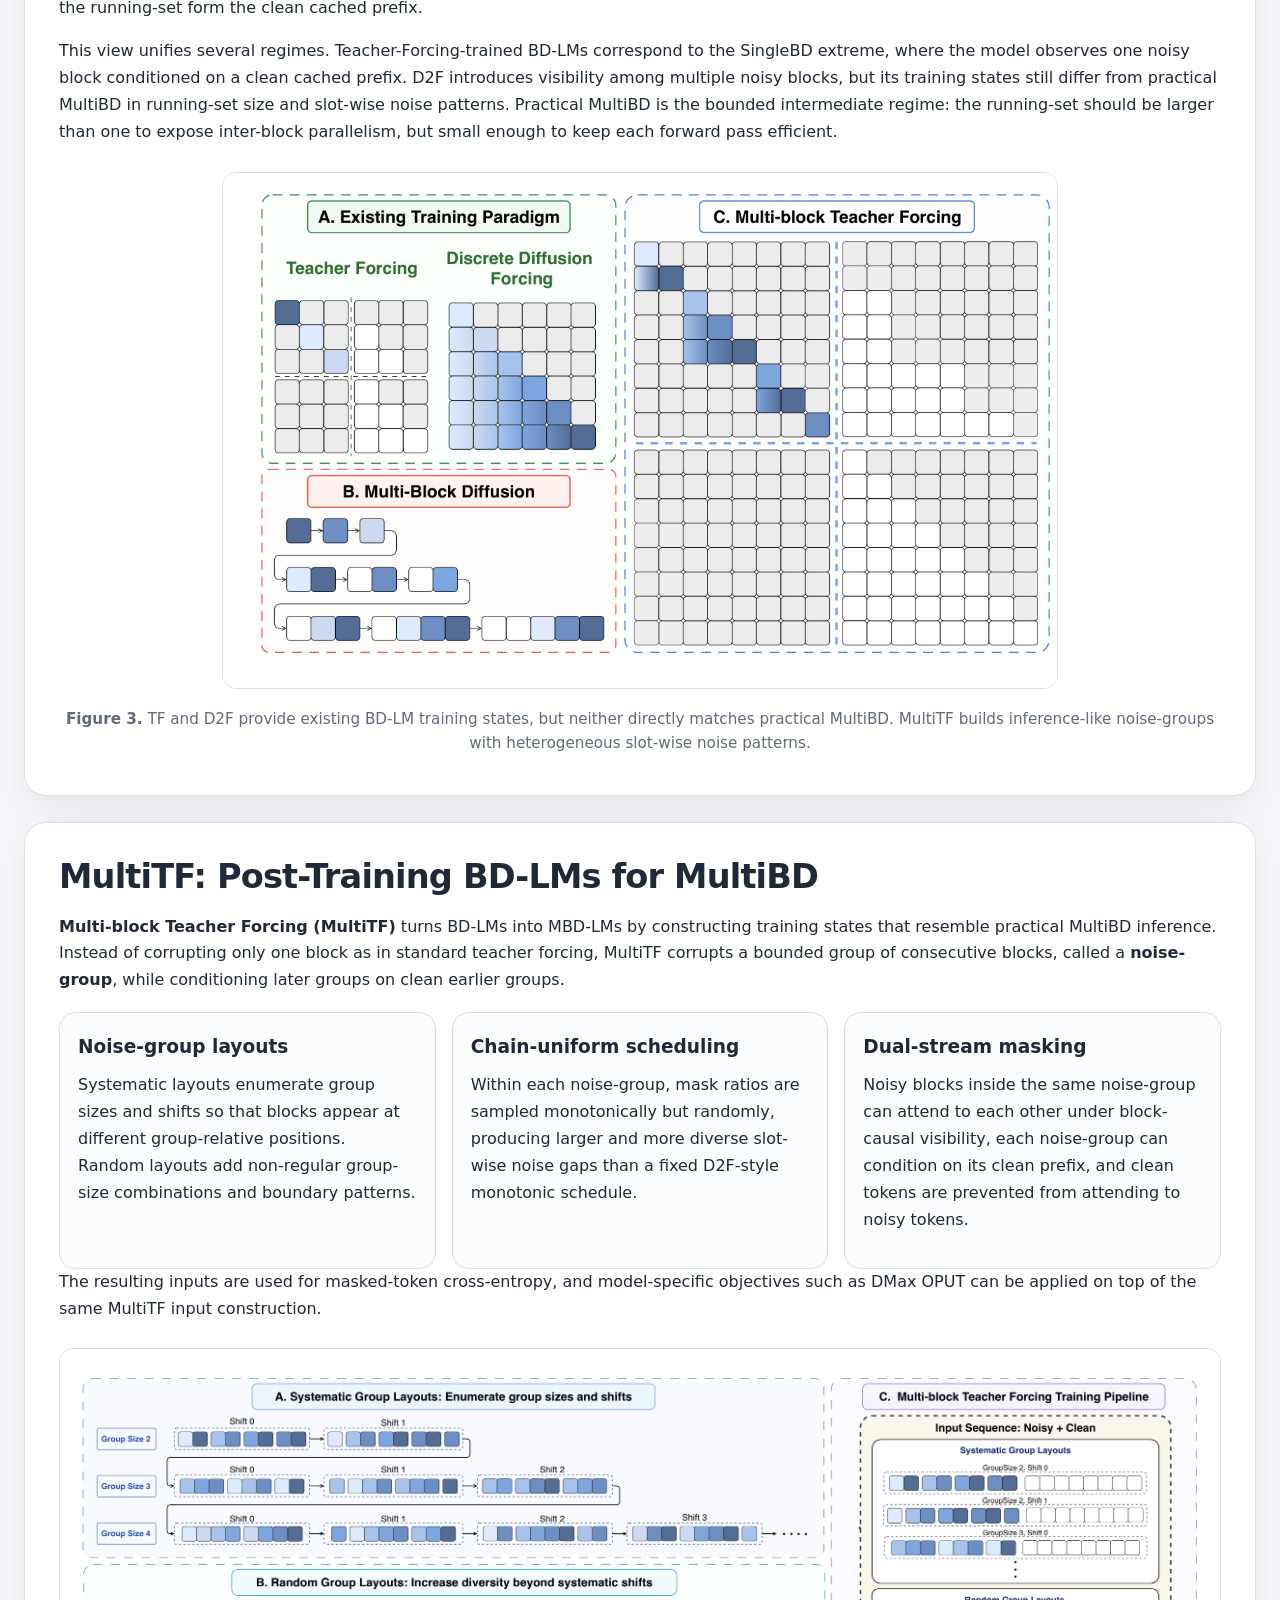
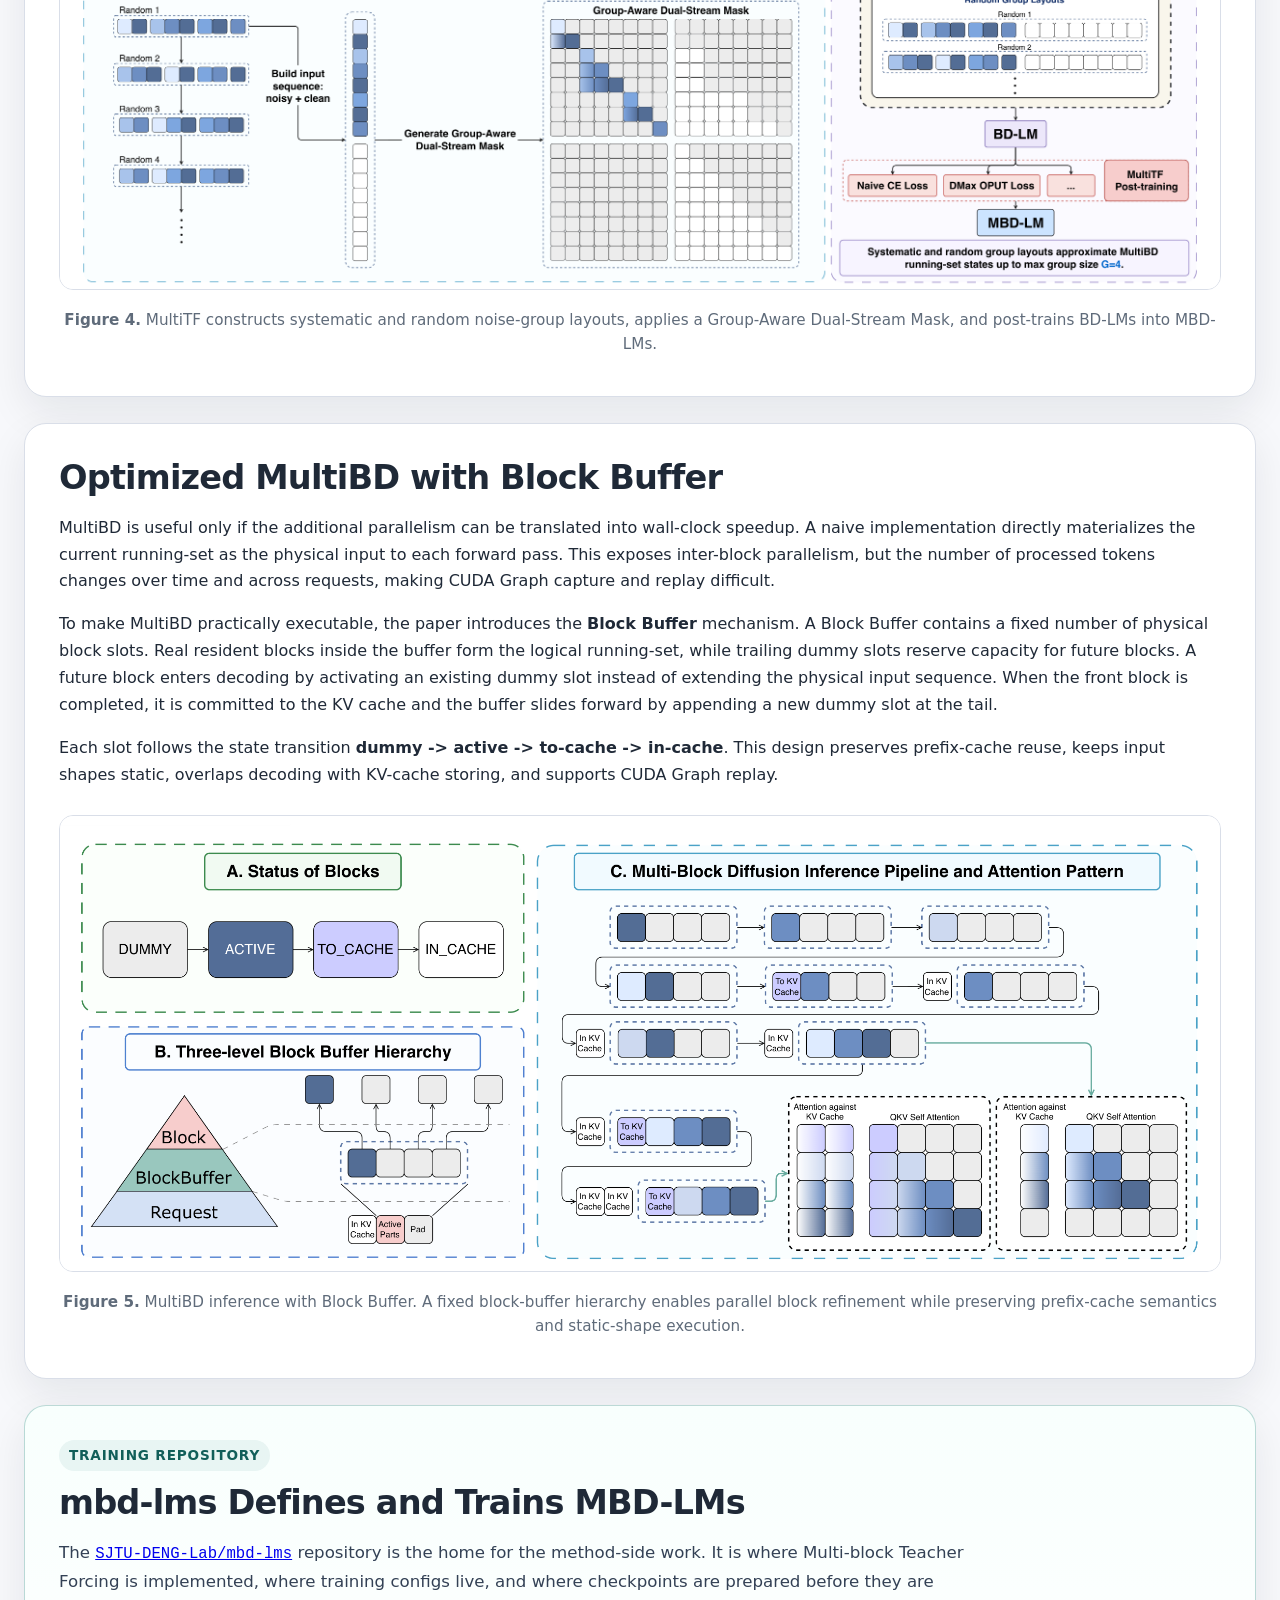
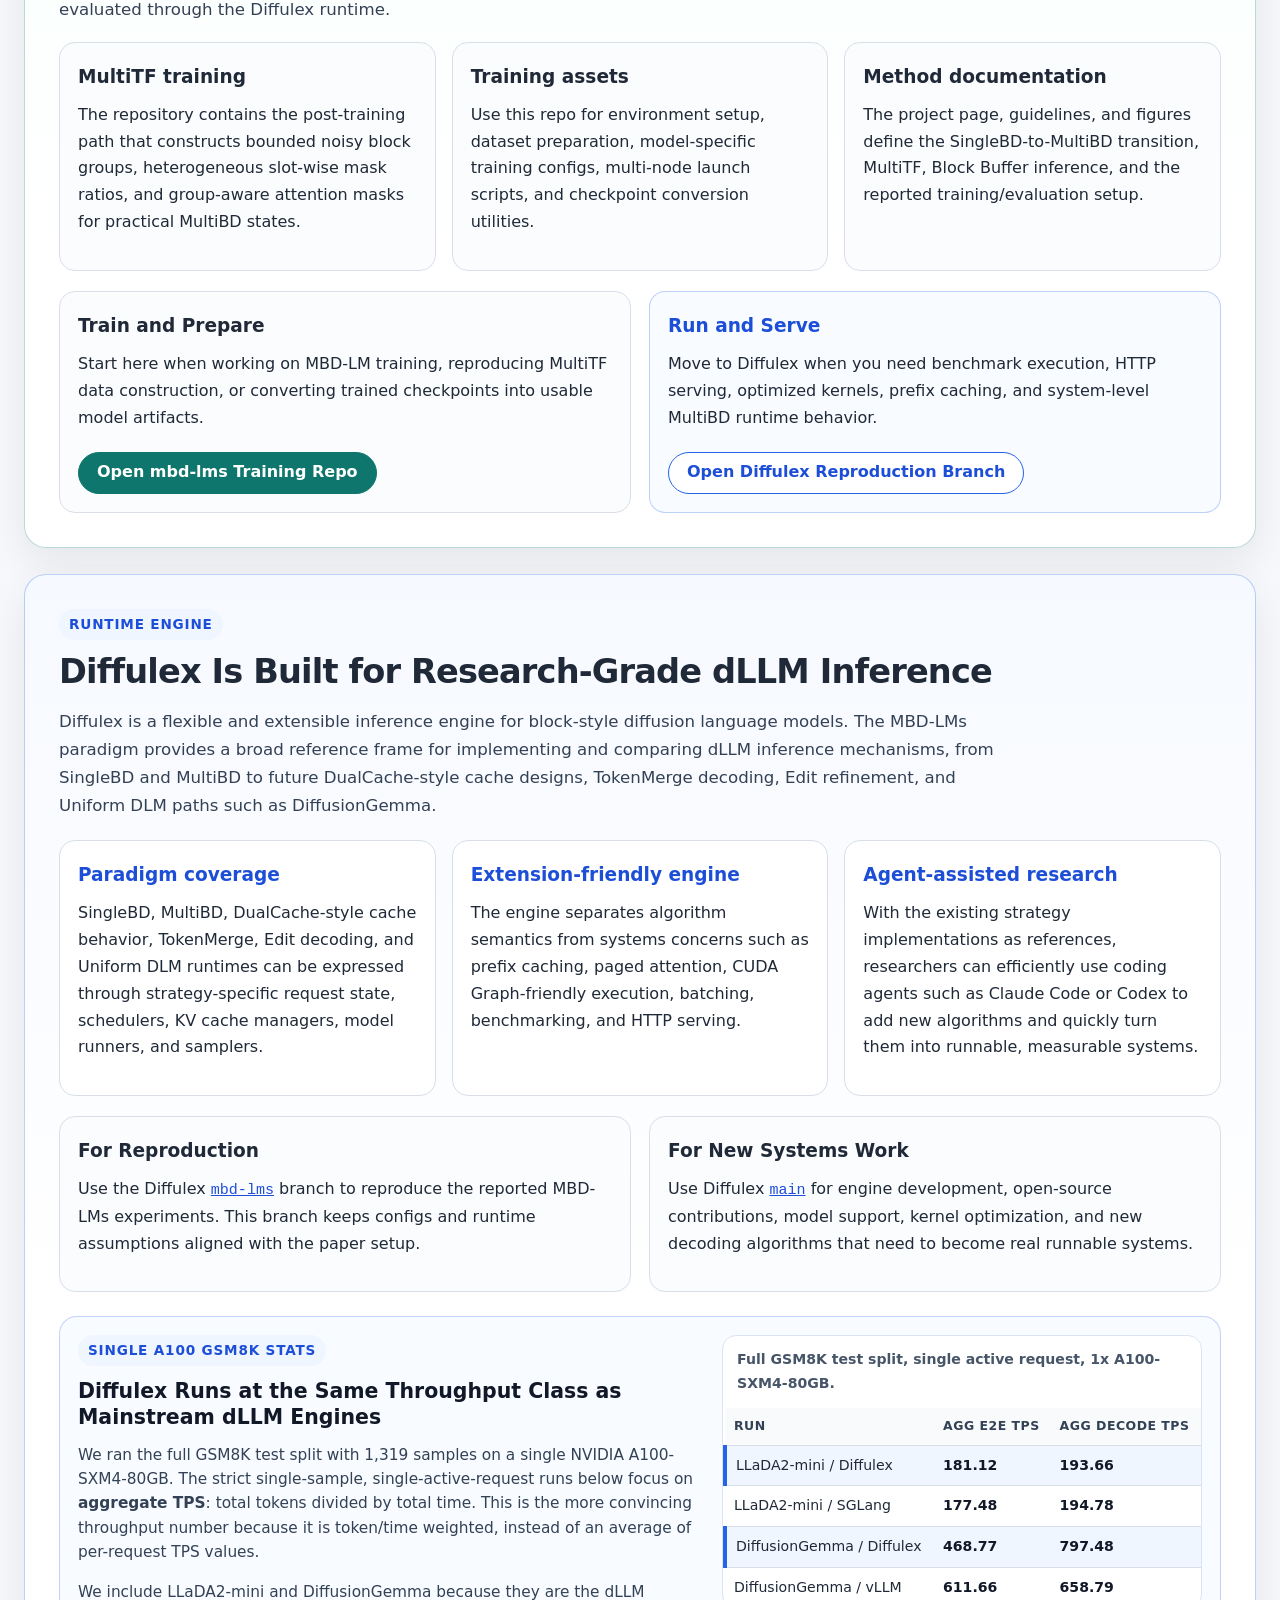
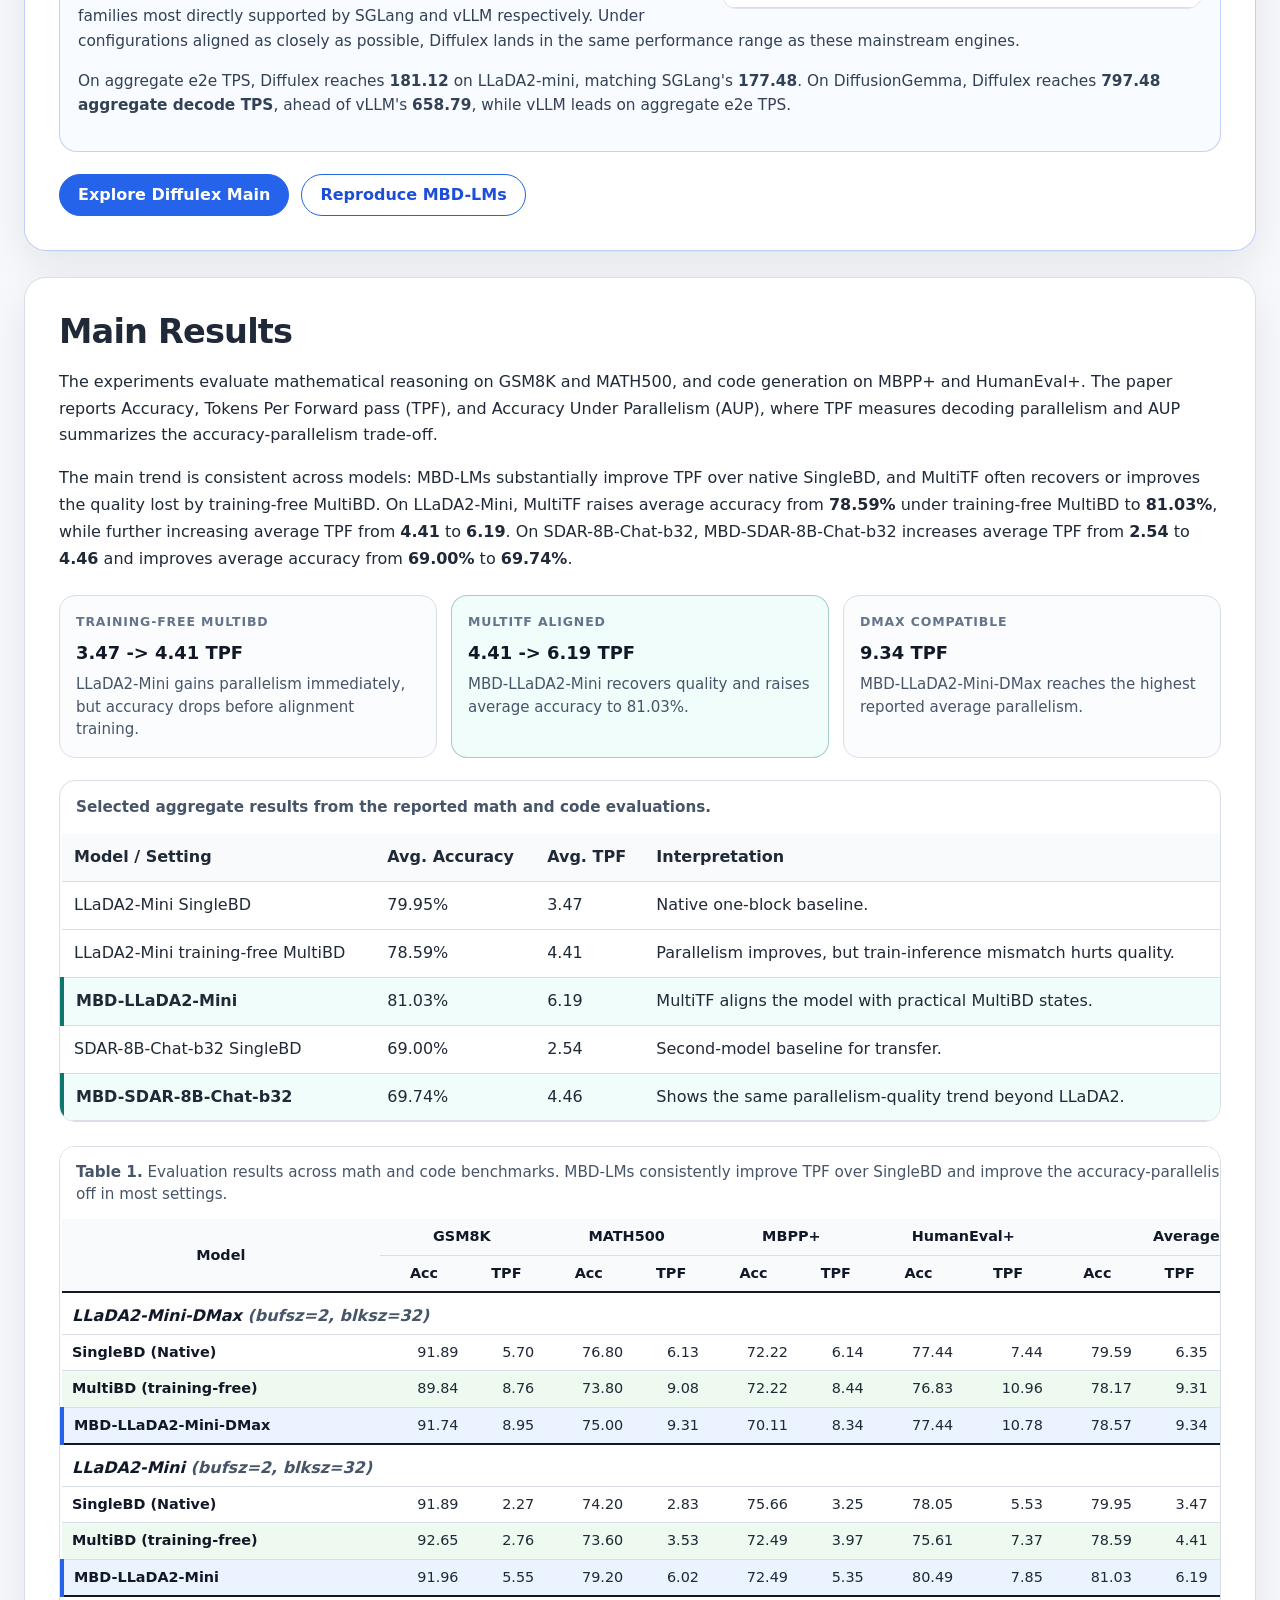
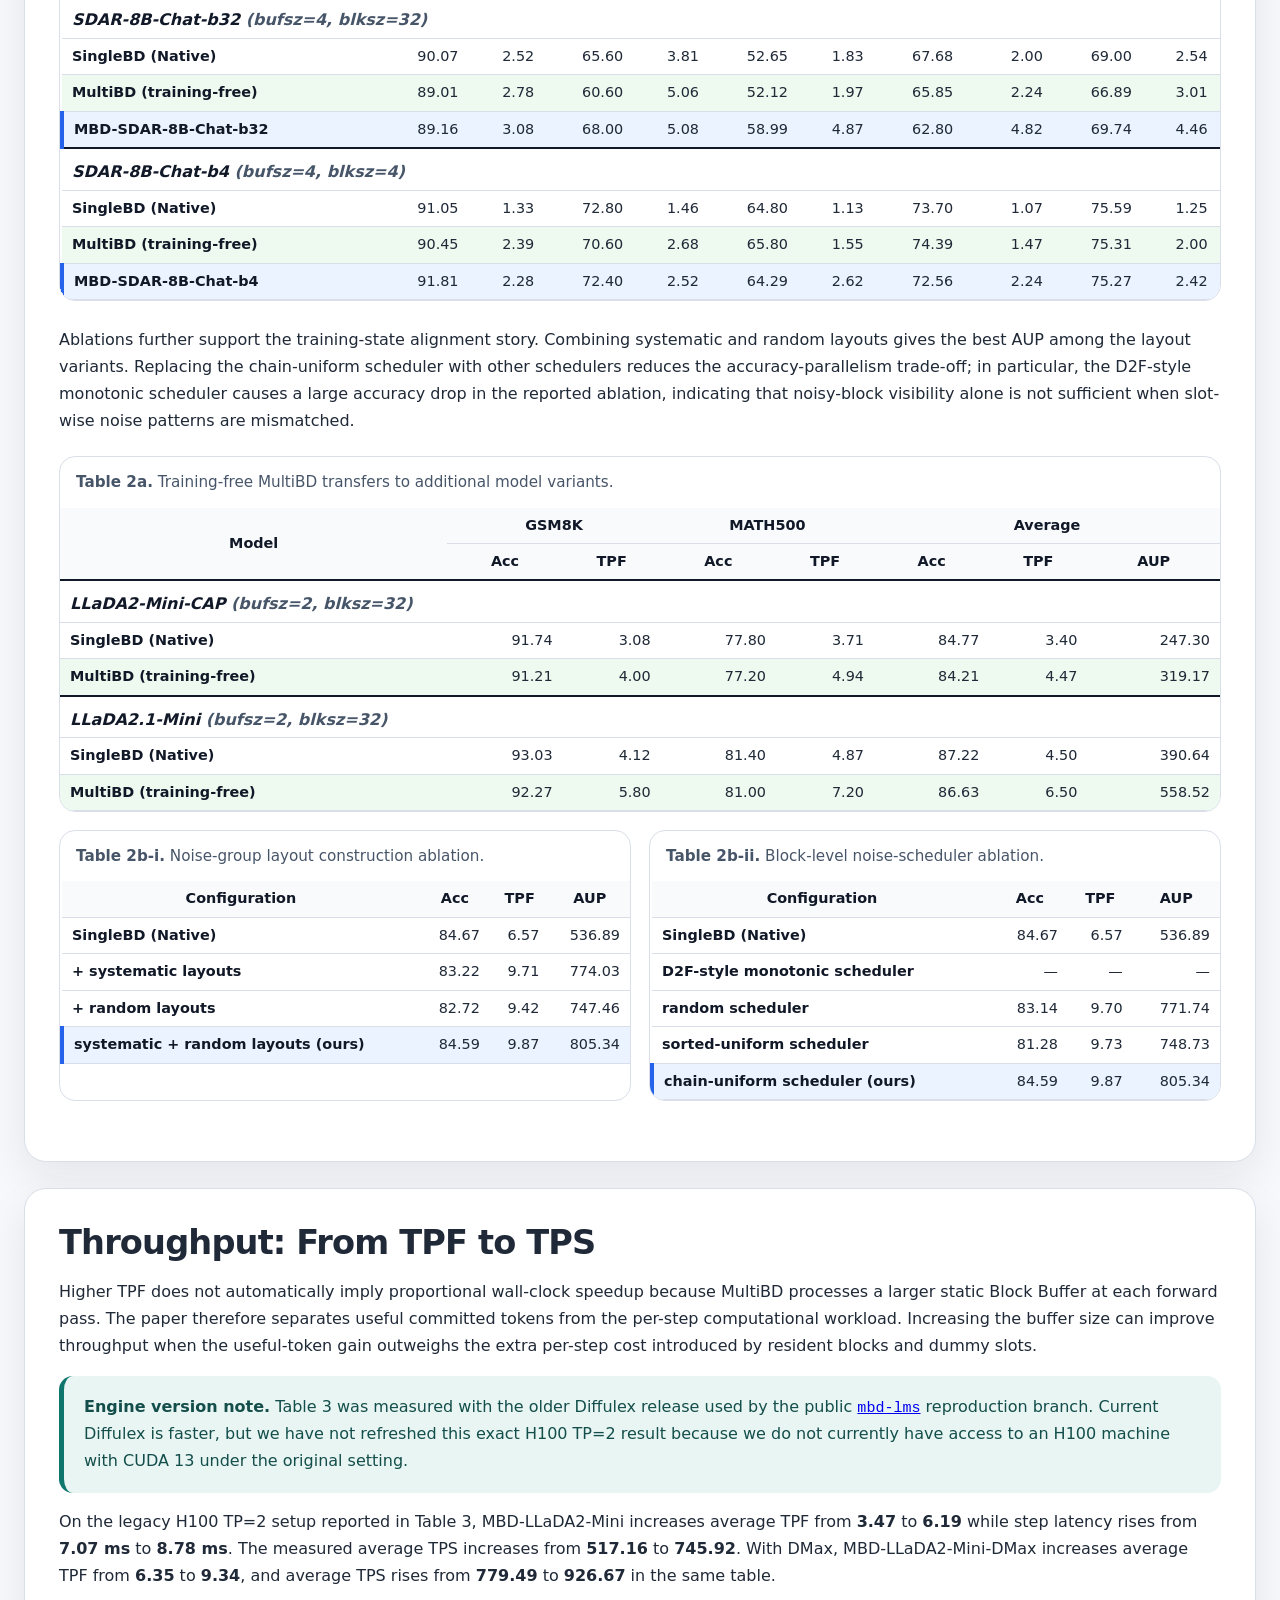
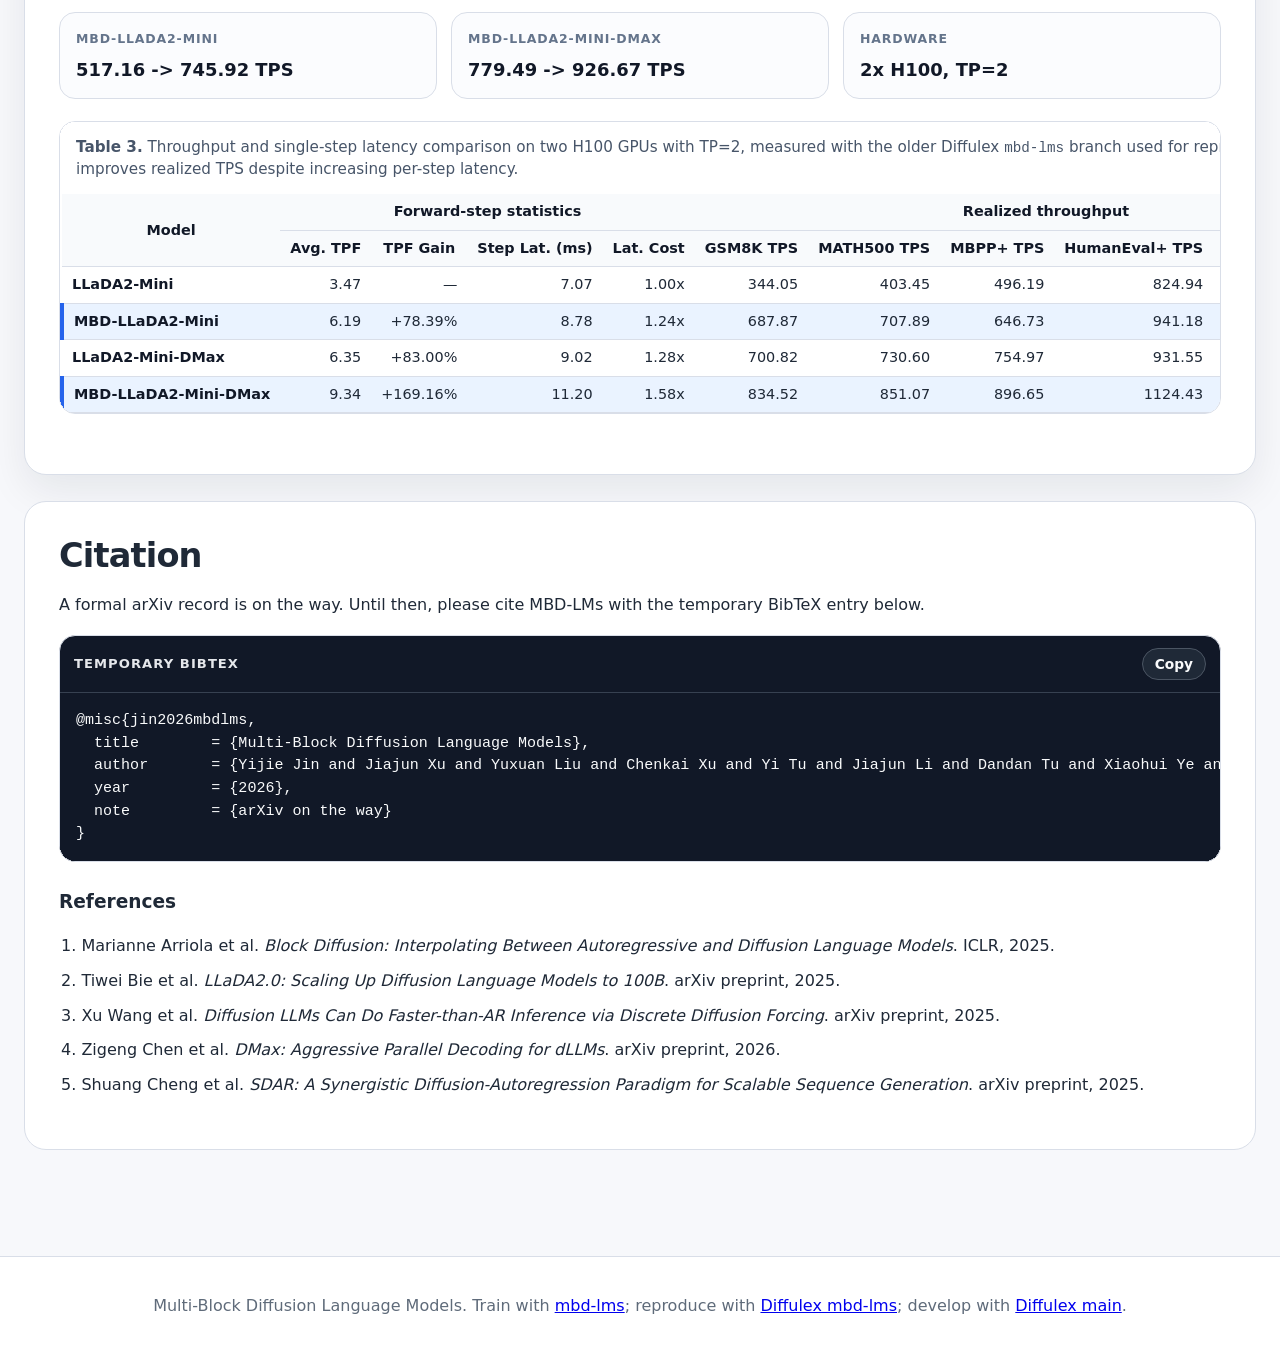
==== commit ebdc06a3: "Add temporary citation" ====
--- a/docs/index.html
+++ b/docs/index.html
@@ -832,13 +832,18 @@
 
     <section id="citation" class="compact">
       <h2>Citation</h2>
-      <p>The current draft does not include an official BibTeX entry. Please add the official citation after the paper is publicly released.</p>
+      <p>A formal arXiv record is on the way. Until then, please cite MBD-LMs with the temporary BibTeX entry below.</p>
       <div class="citation-box">
         <div class="citation-box-head">
-          <span>BibTeX placeholder</span>
-          <button type="button" id="copy-bibtex" aria-label="Copy BibTeX placeholder">Copy</button>
-        </div>
-        <pre><code id="bibtex-code">% TODO: add official BibTeX after release</code></pre>
+          <span>Temporary BibTeX</span>
+          <button type="button" id="copy-bibtex" aria-label="Copy temporary BibTeX">Copy</button>
+        </div>
+        <pre><code id="bibtex-code">@misc{jin2026mbdlms,
+  title        = {Multi-Block Diffusion Language Models},
+  author       = {Yijie Jin and Jiajun Xu and Yuxuan Liu and Chenkai Xu and Yi Tu and Jiajun Li and Dandan Tu and Xiaohui Ye and Kai Yu and Pengfei Liu and Zhijie Deng},
+  year         = {2026},
+  note         = {arXiv on the way}
+}</code></pre>
       </div>
       <h3>References</h3>
       <ol>
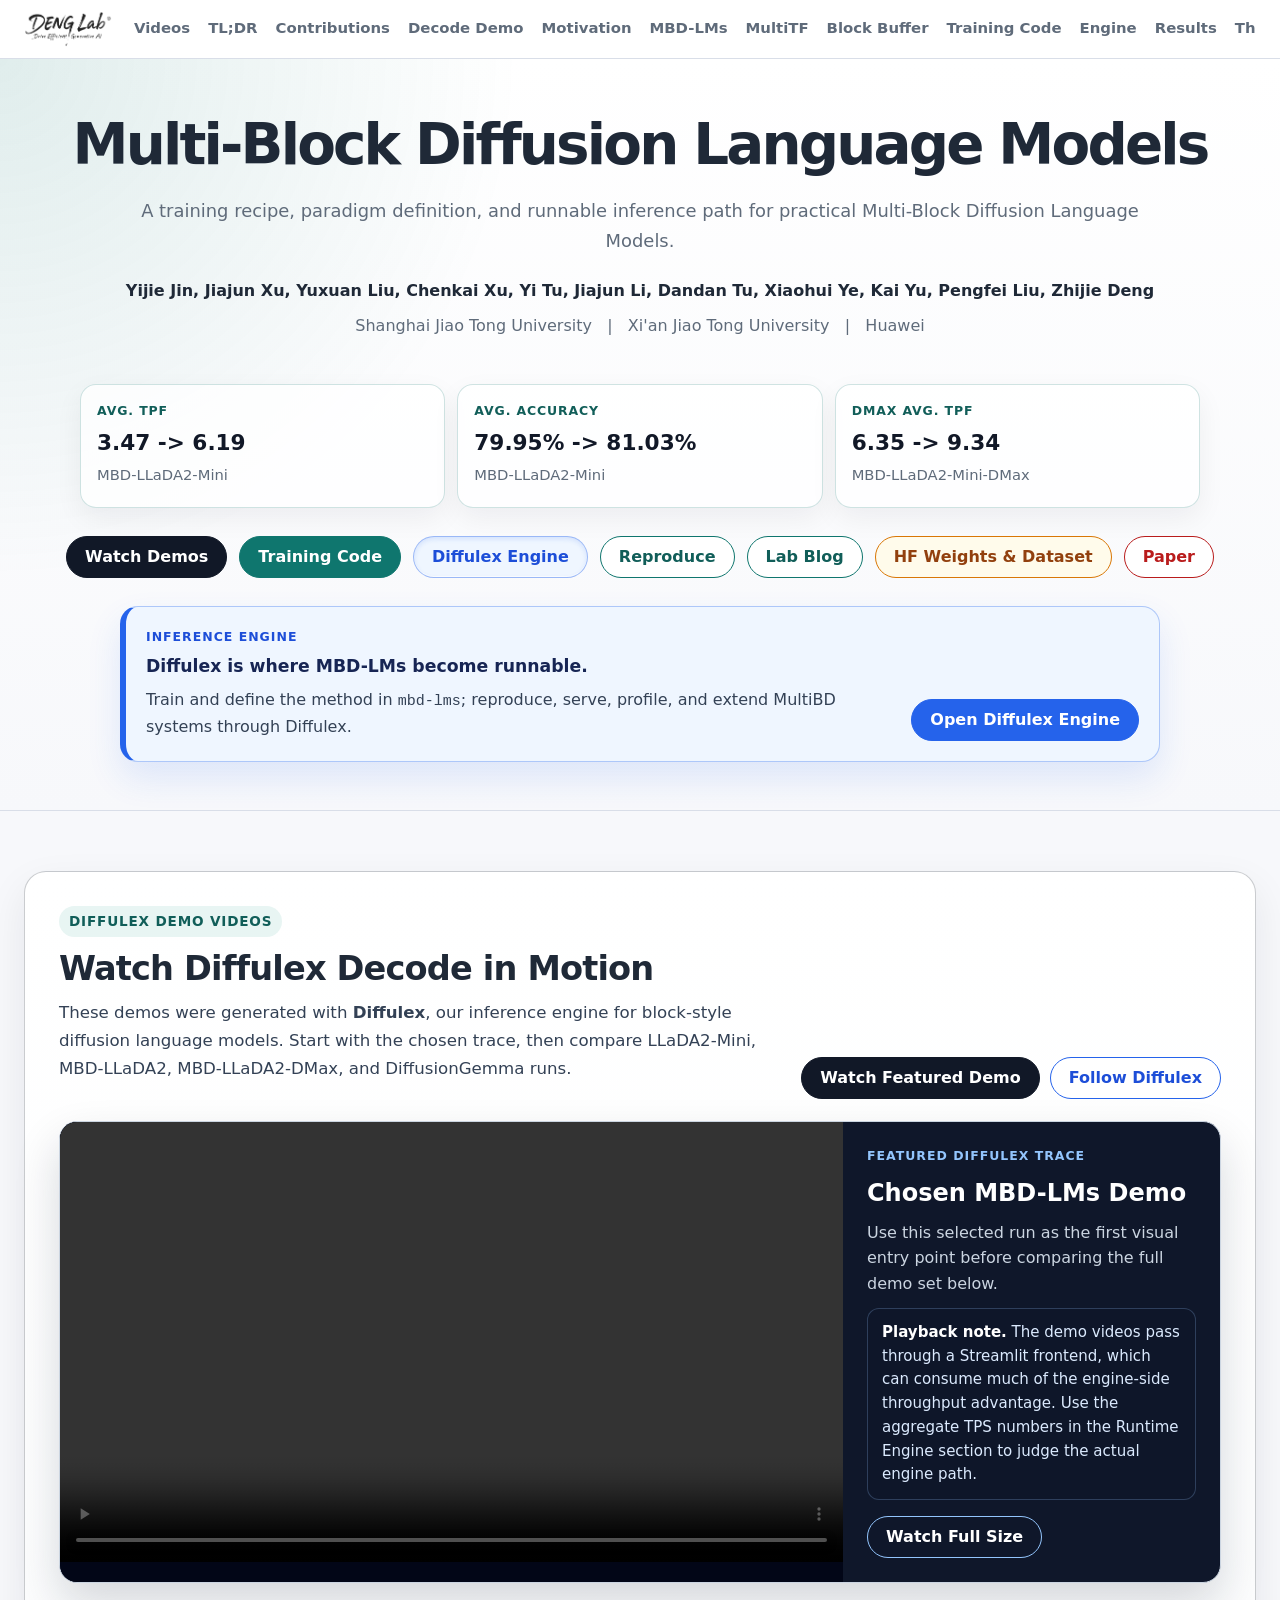
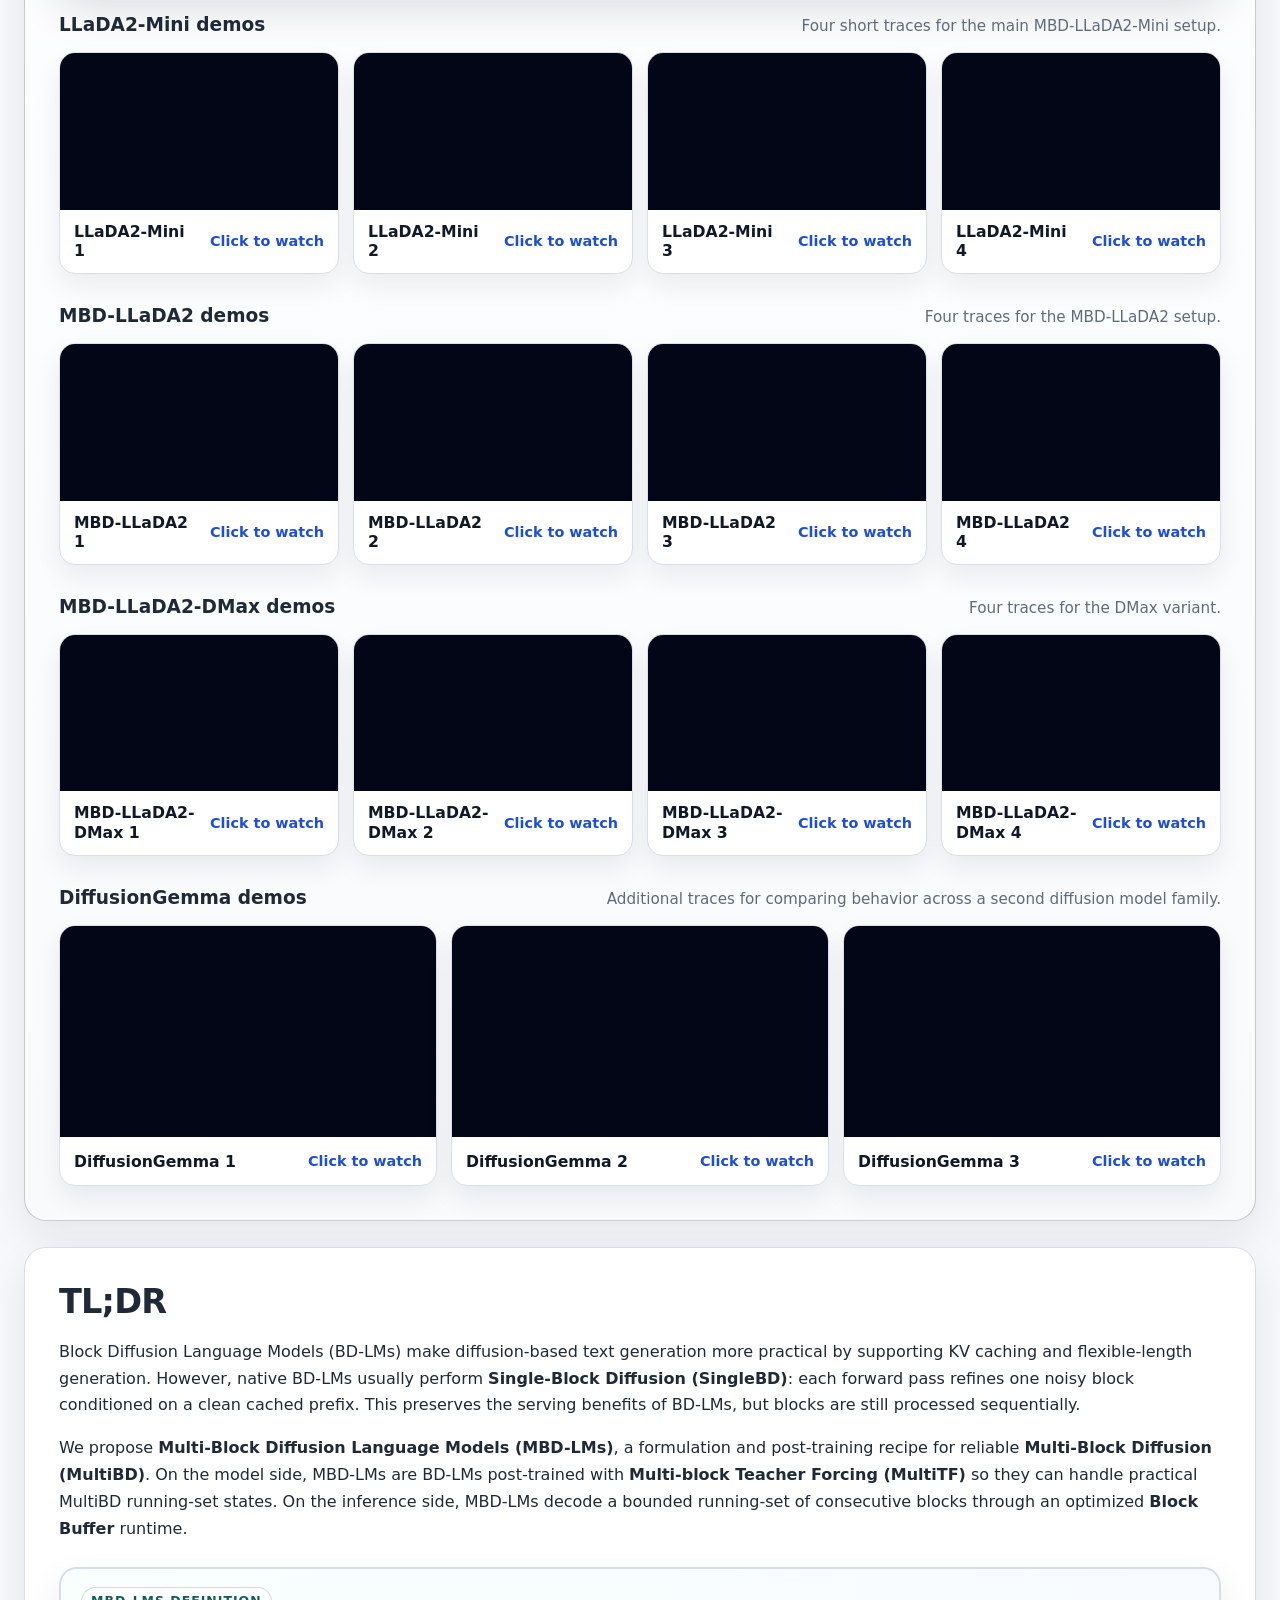
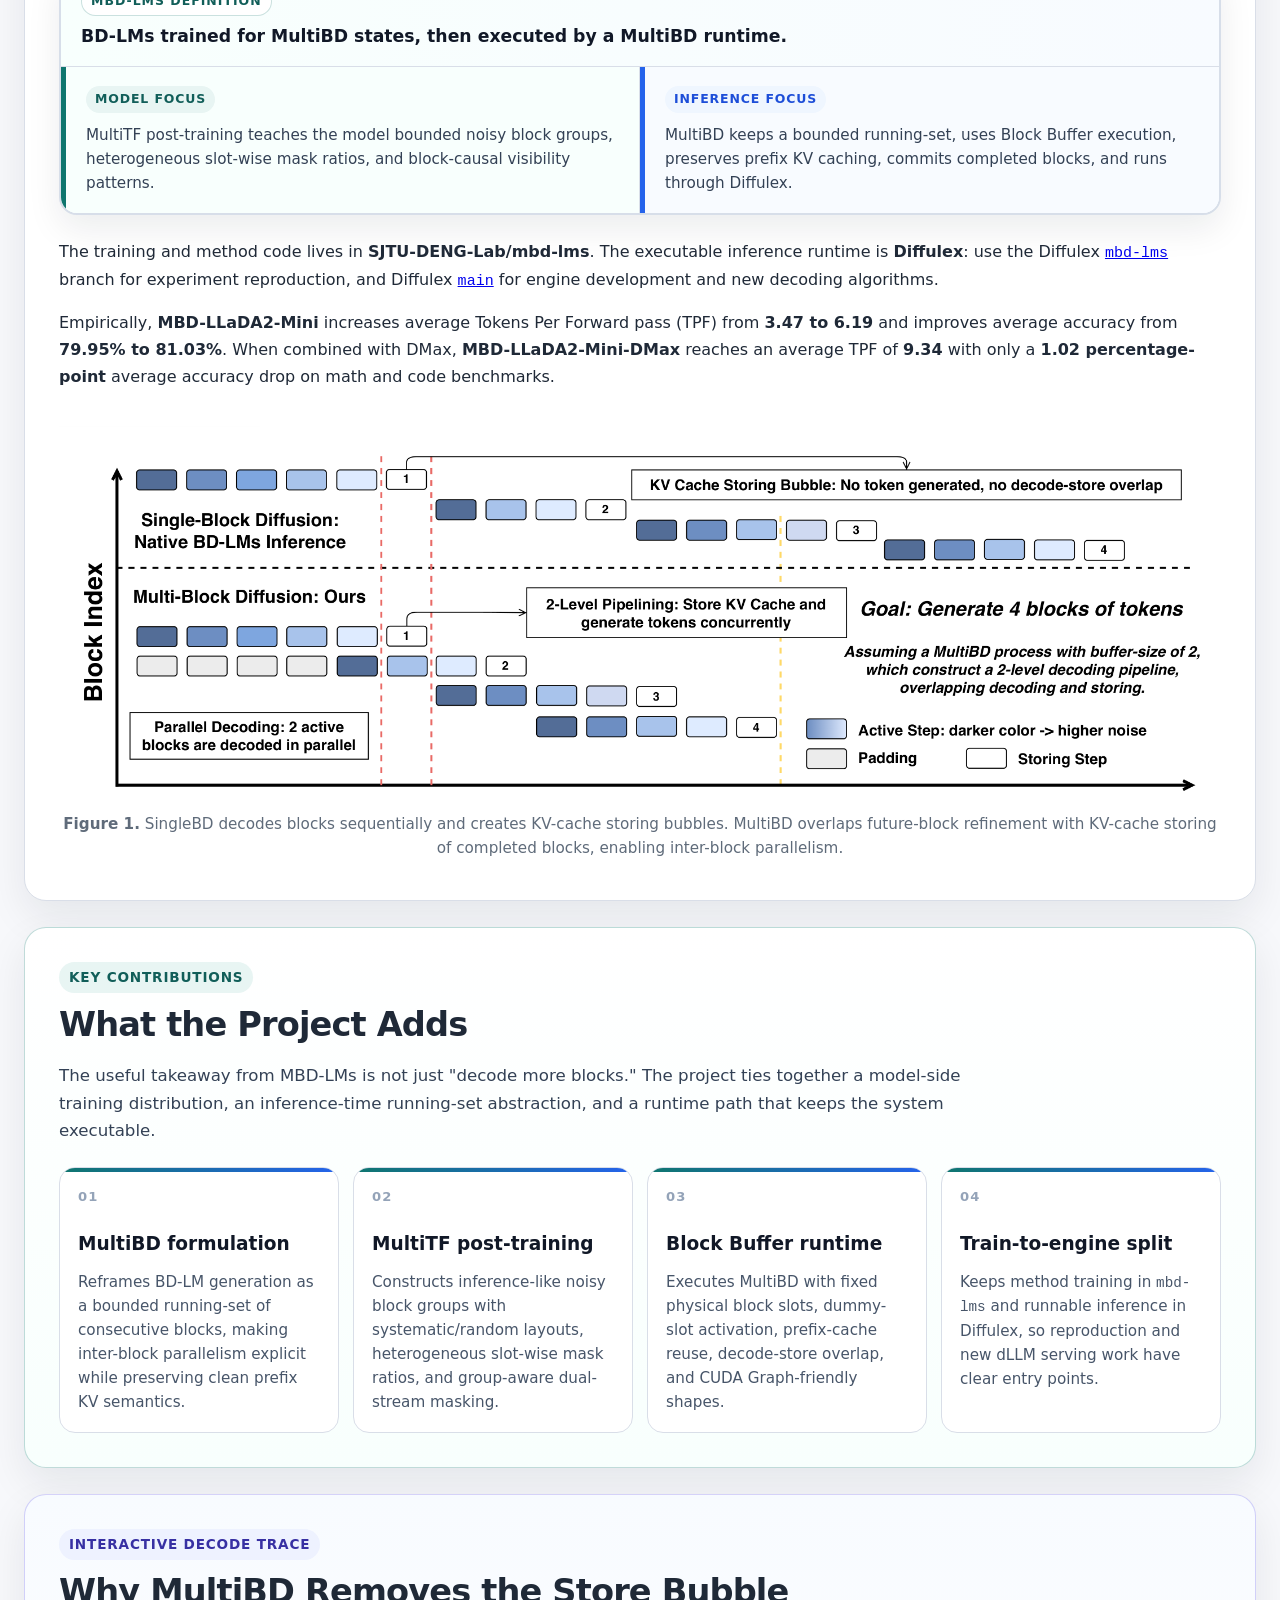
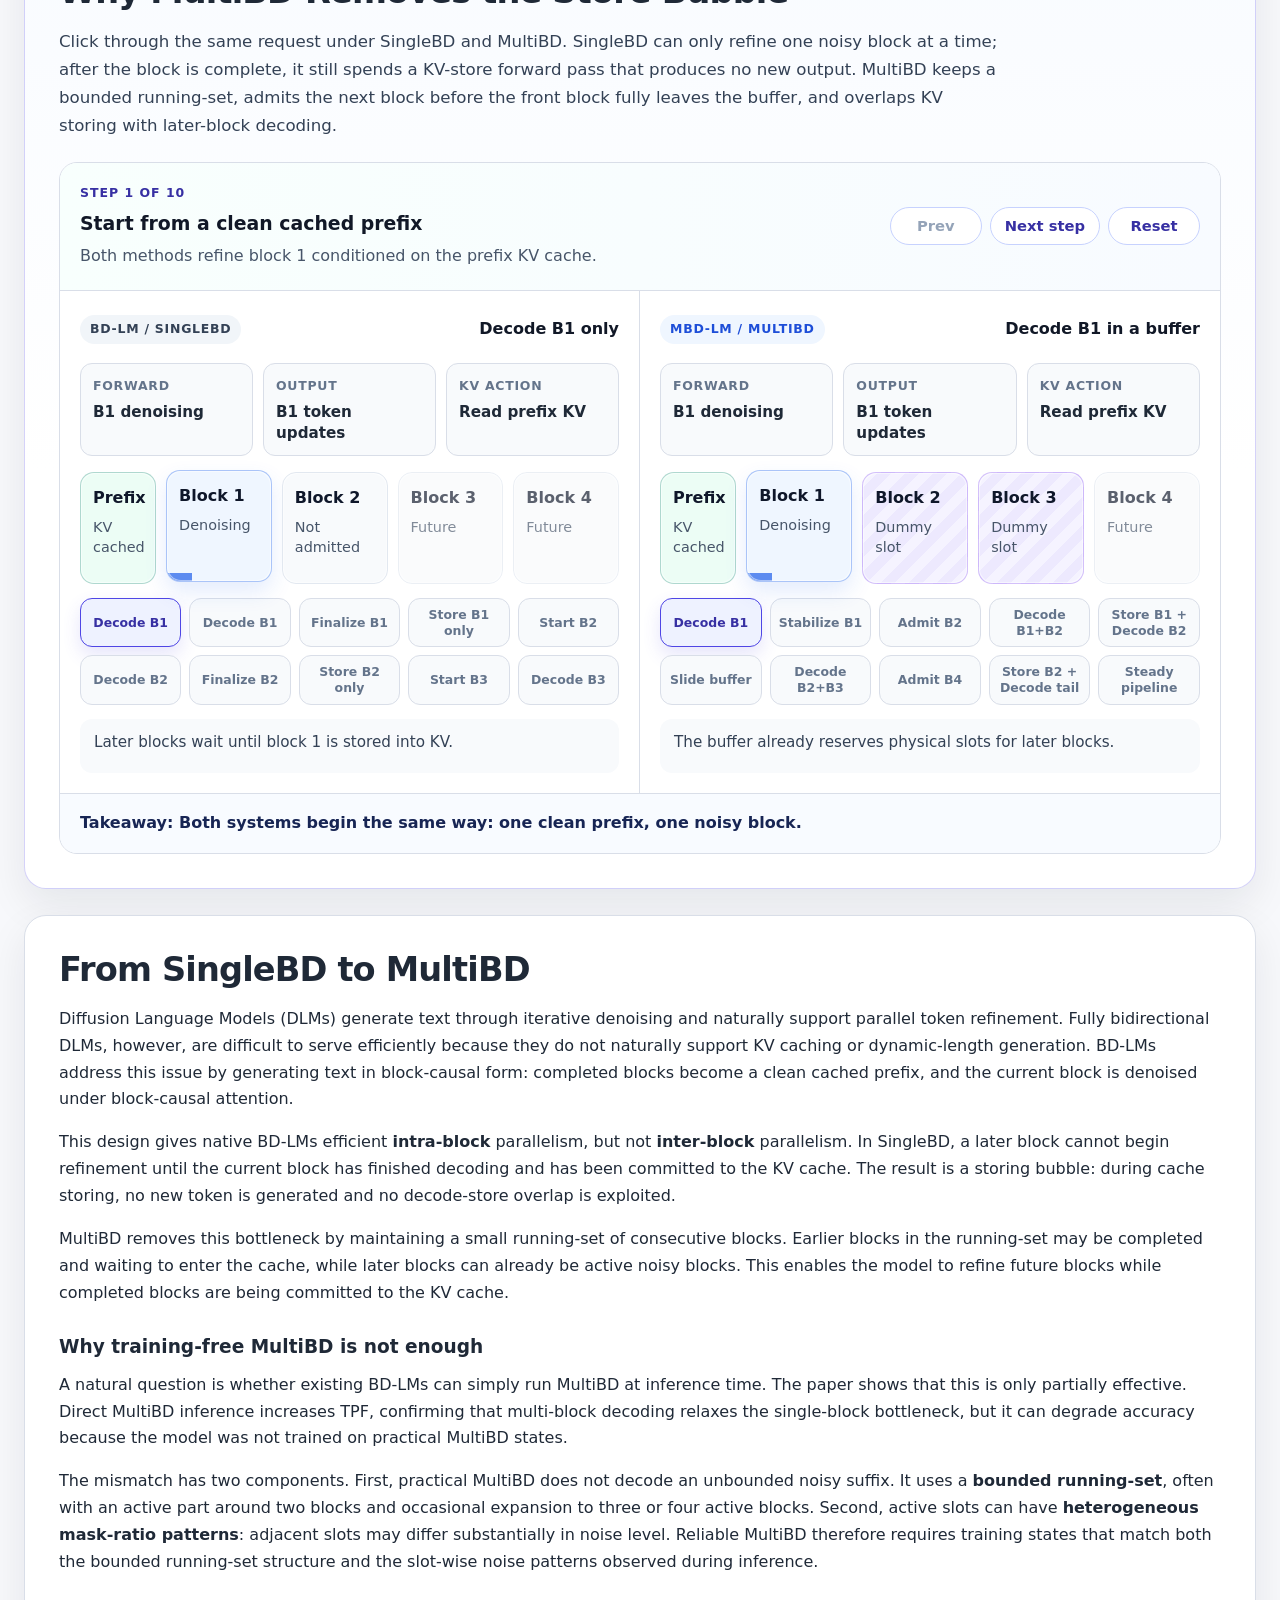
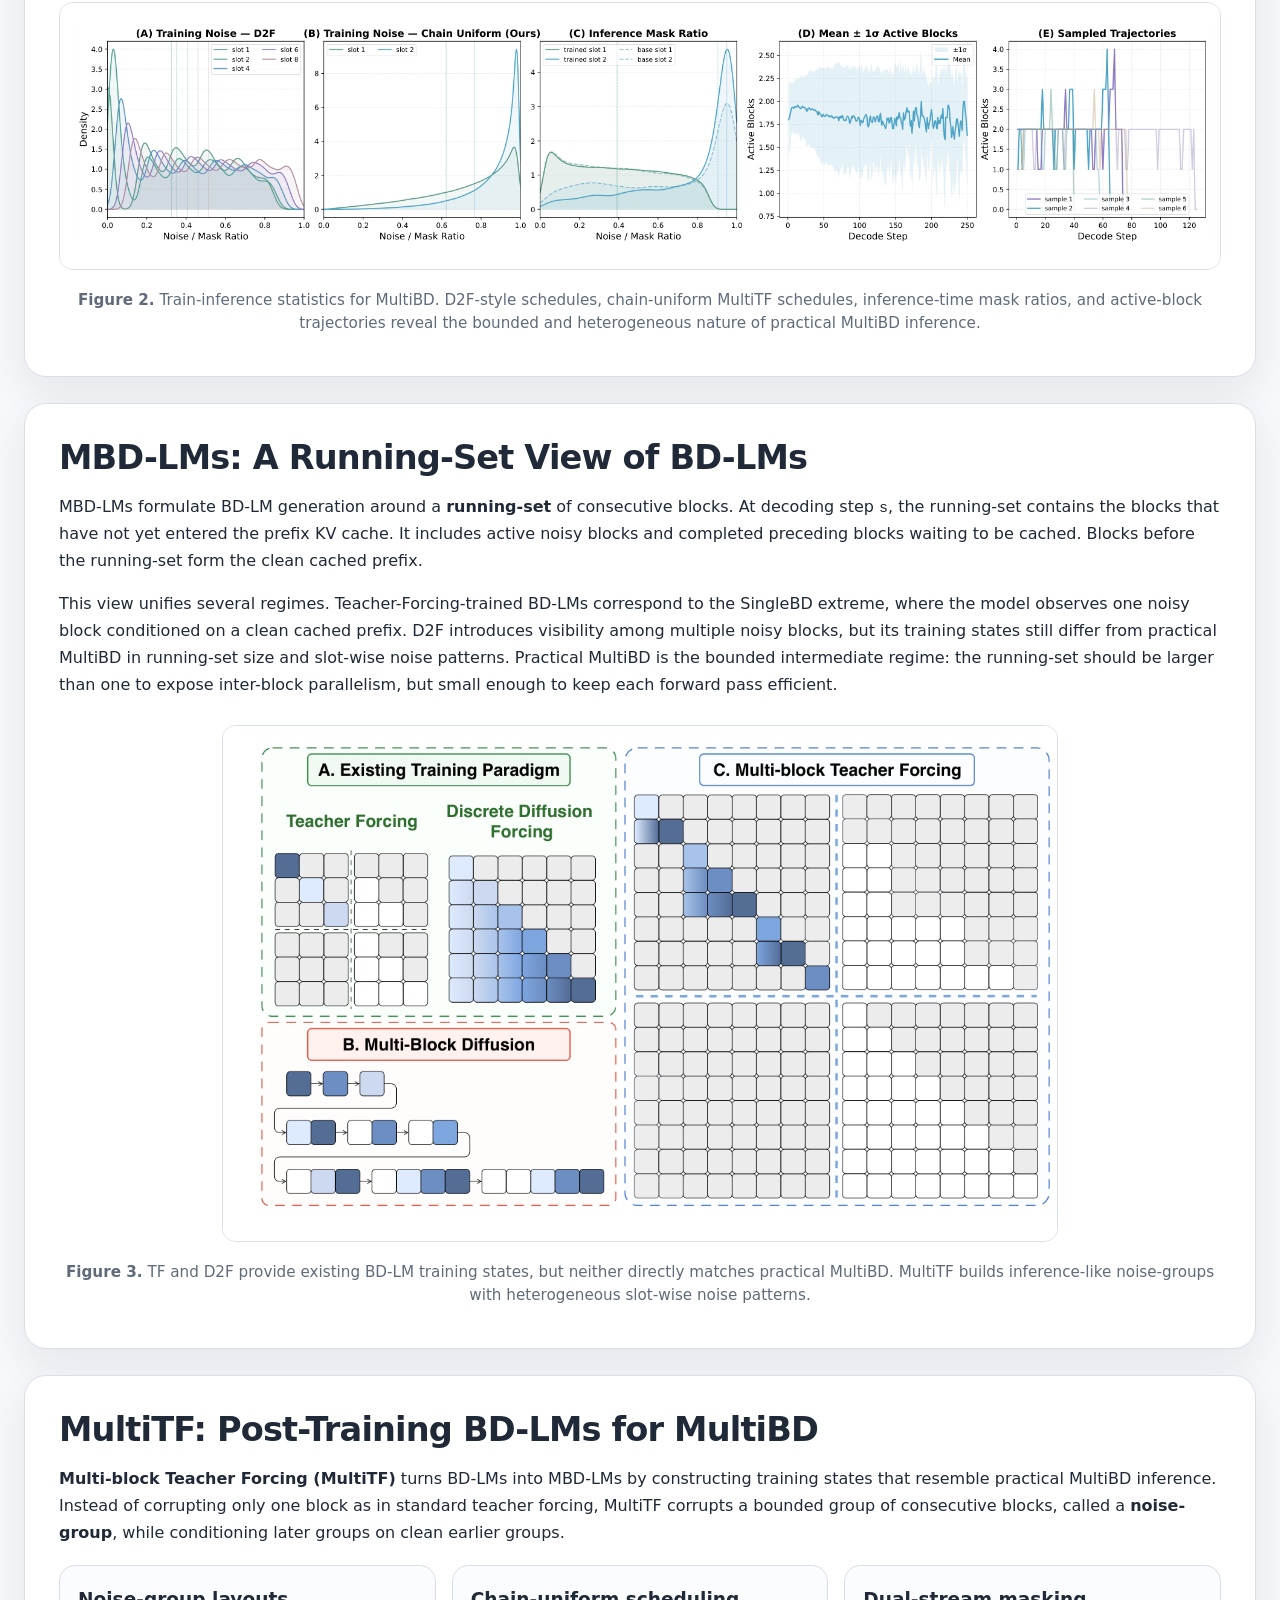
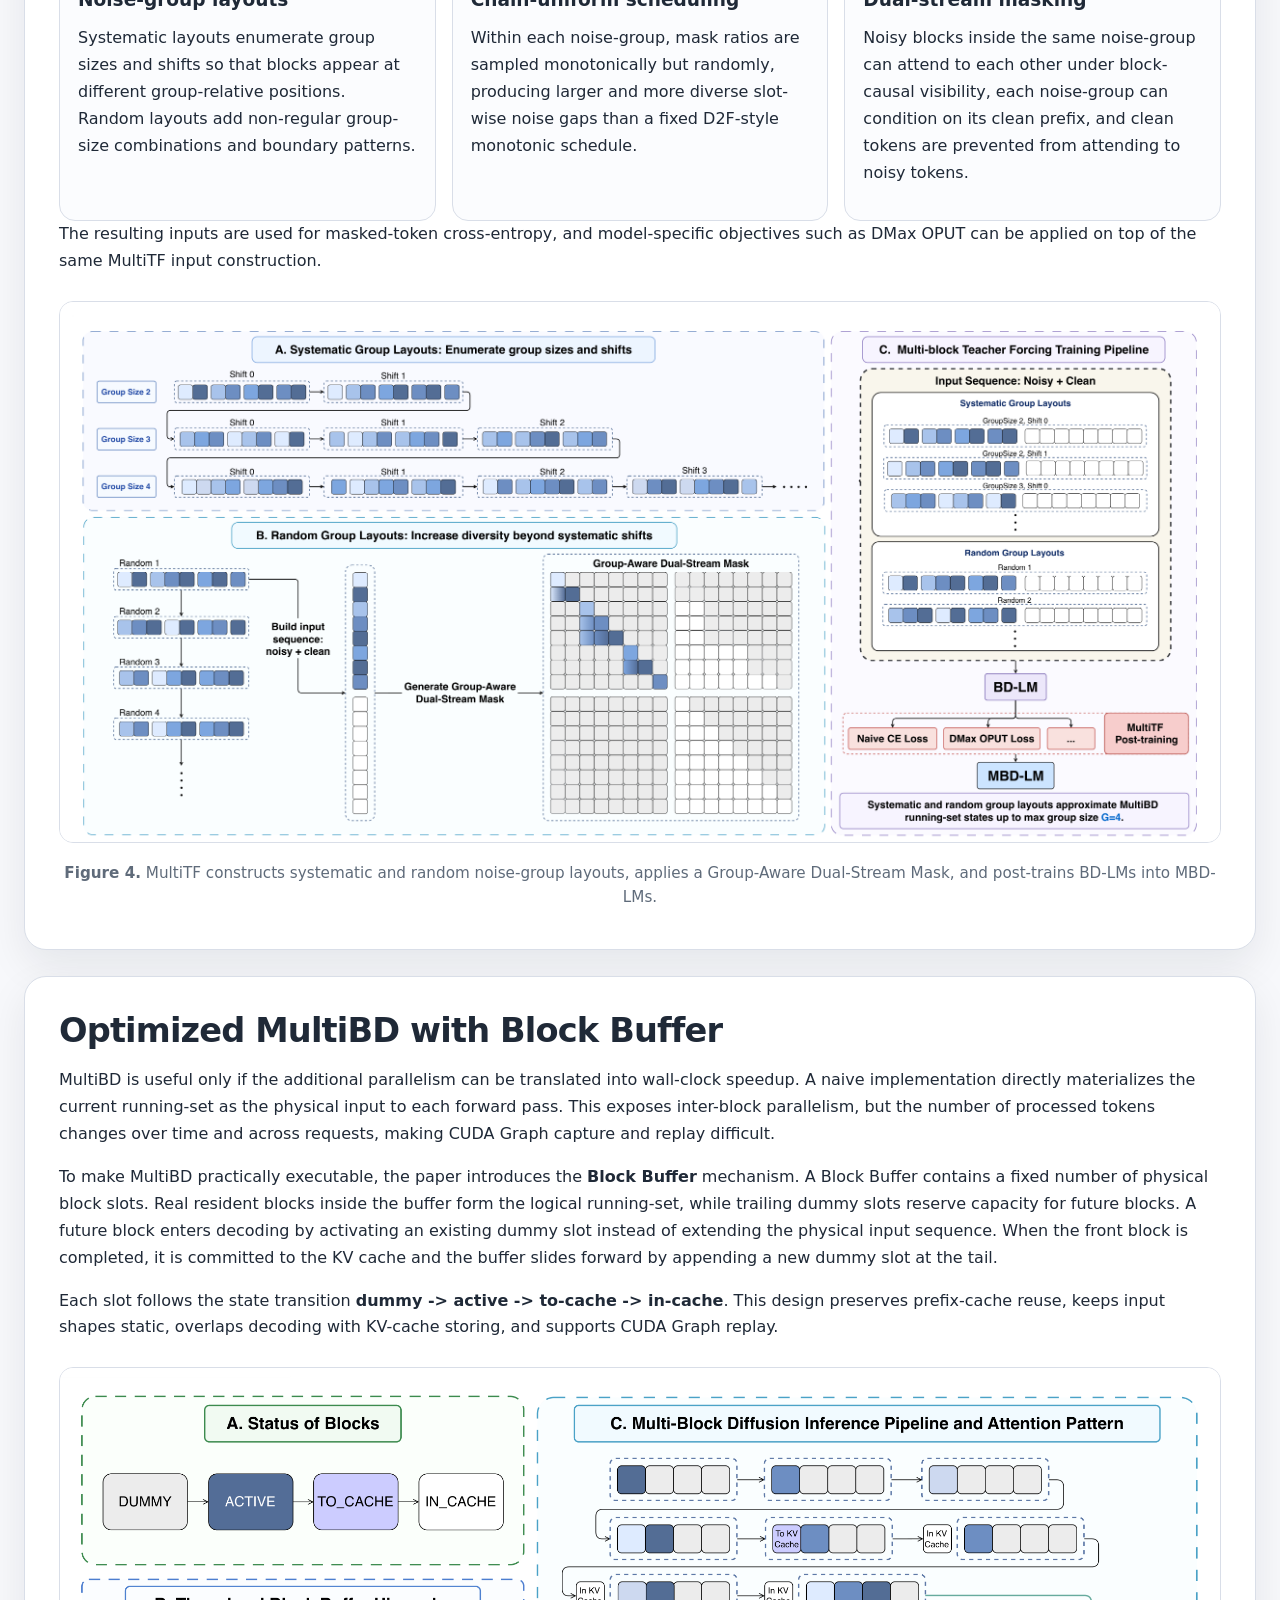
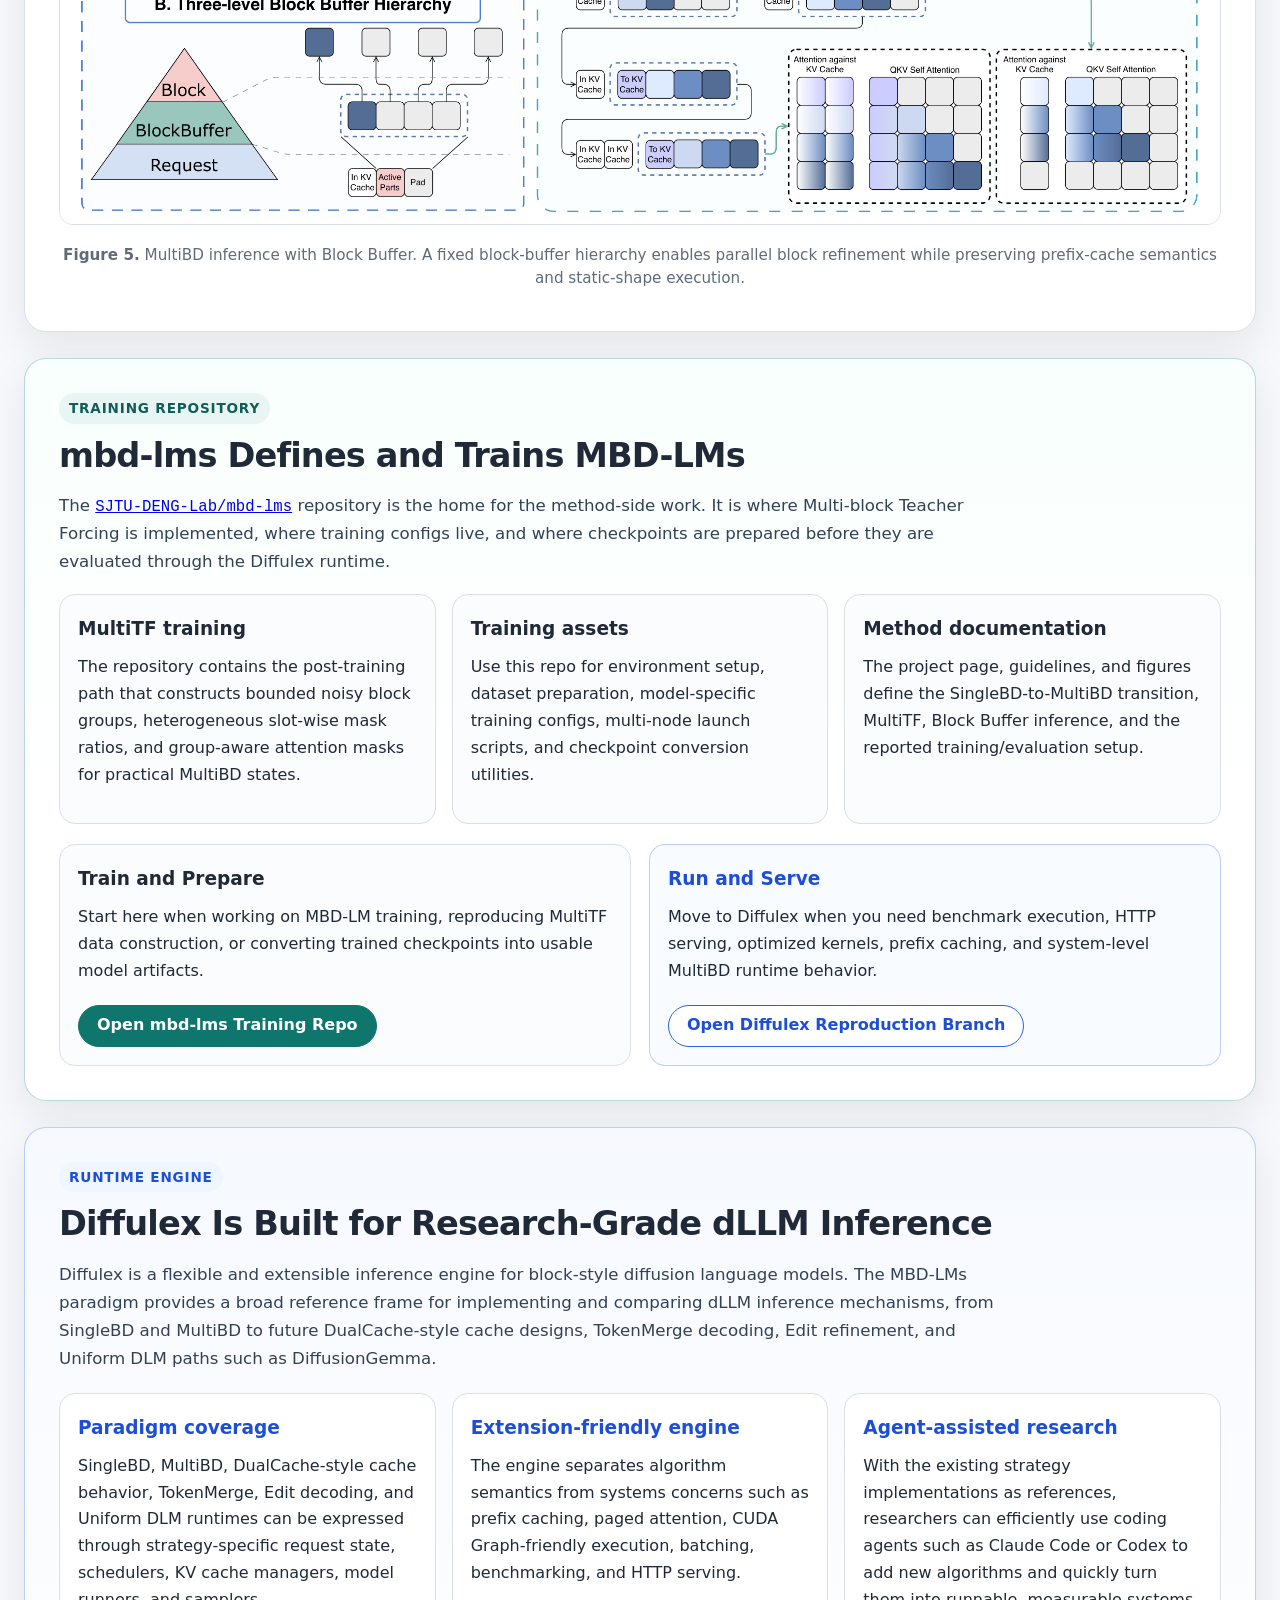
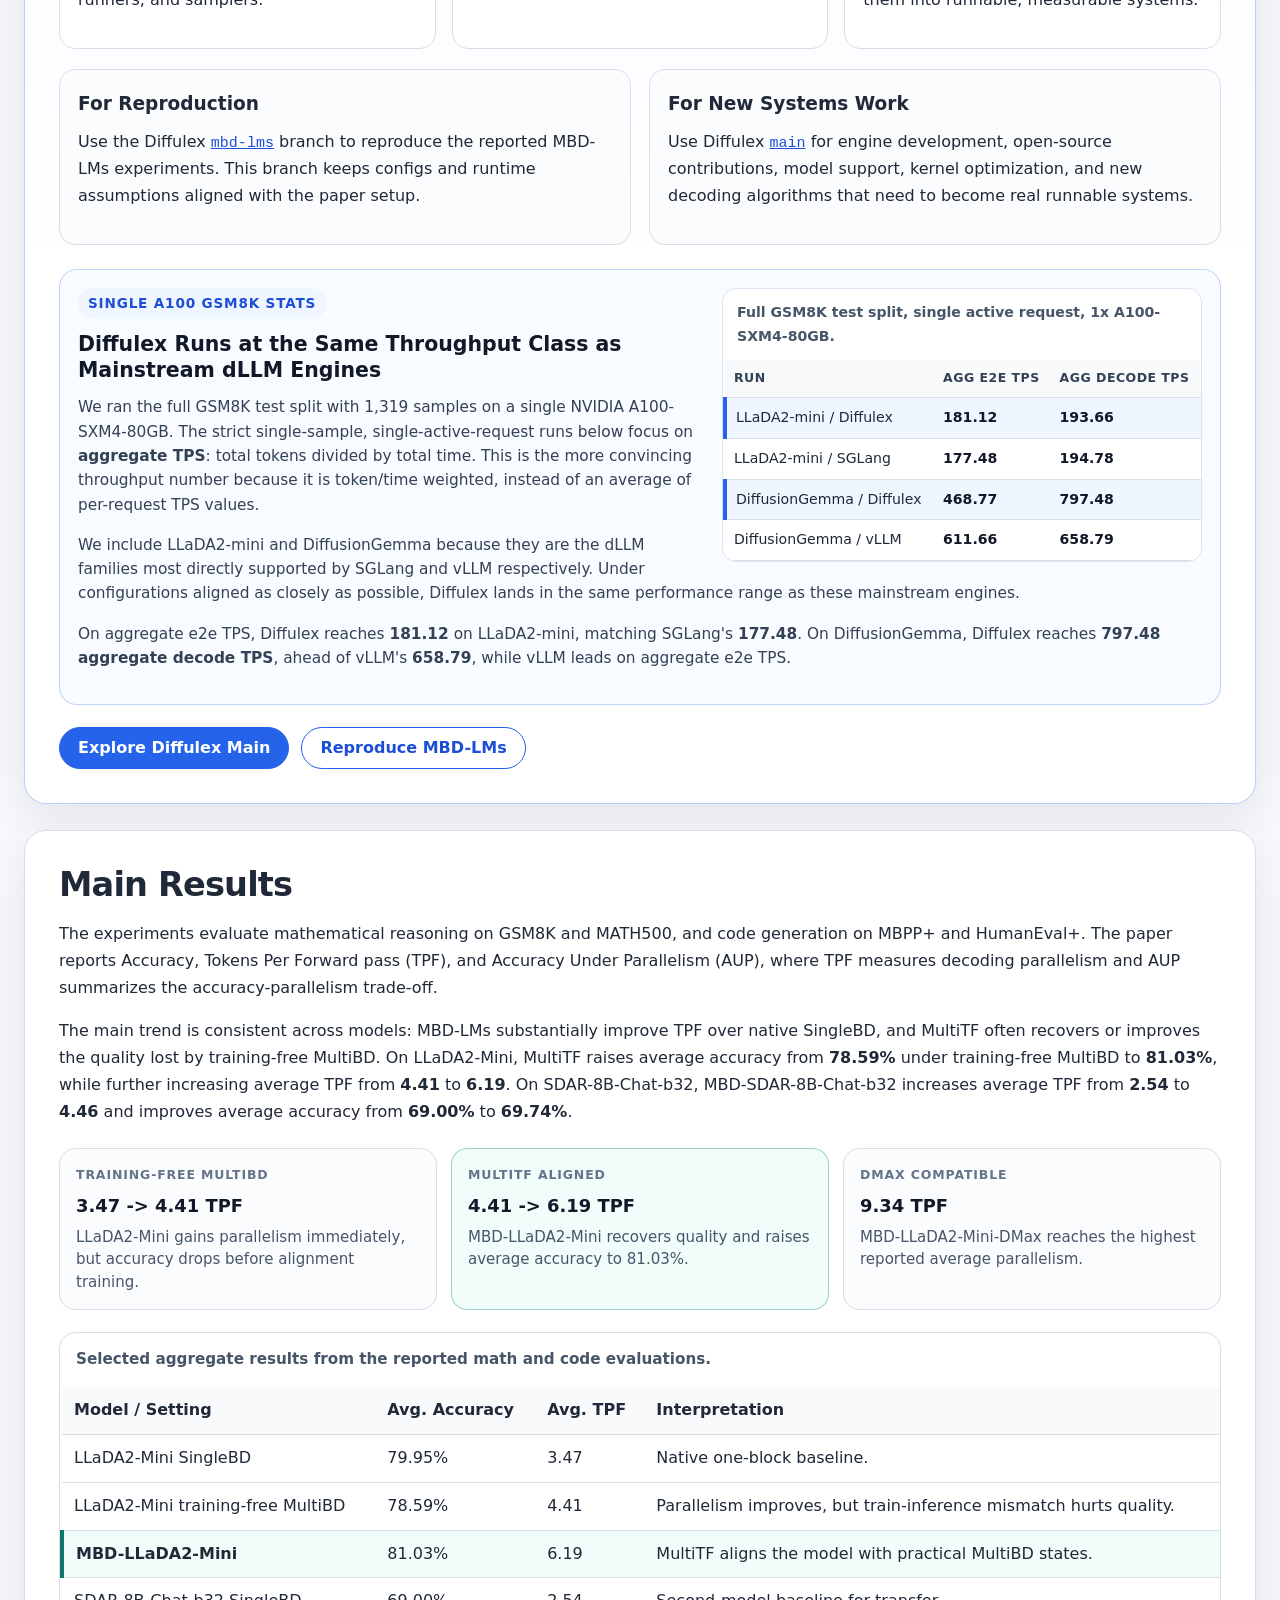
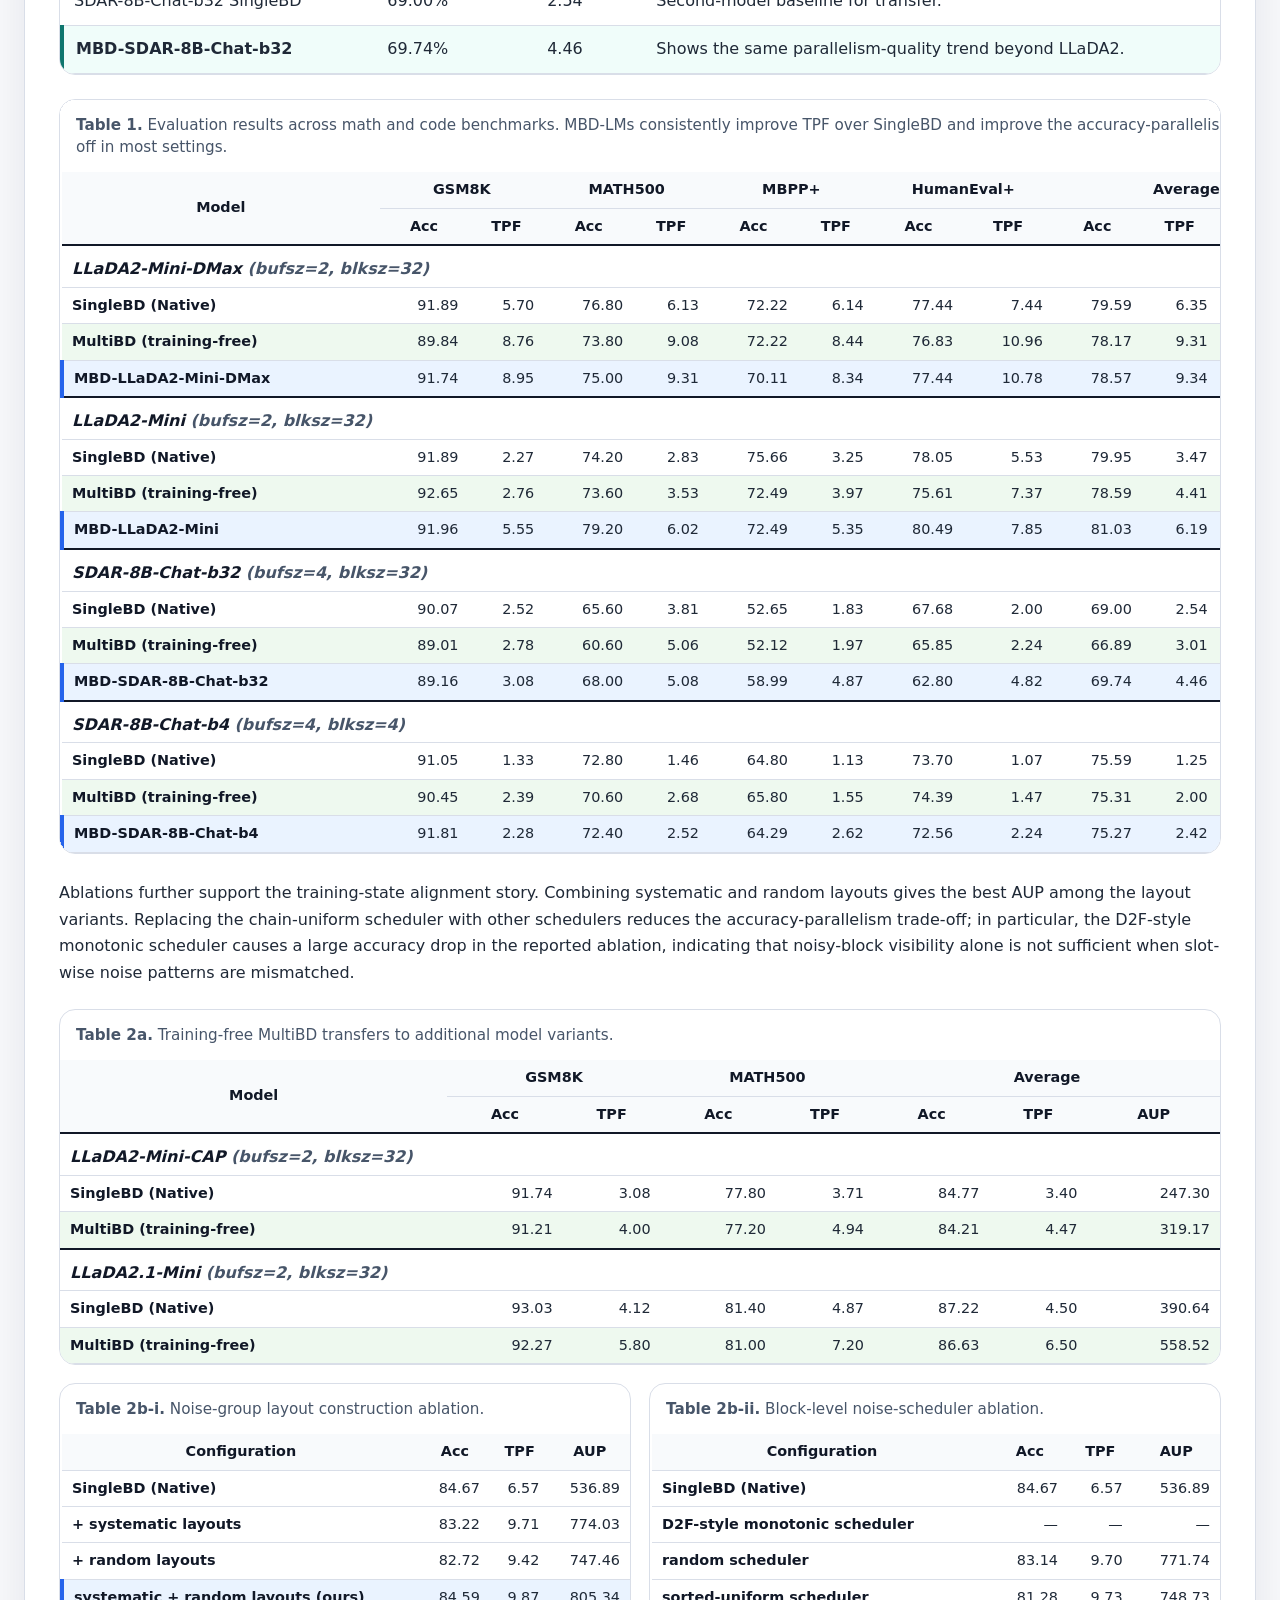
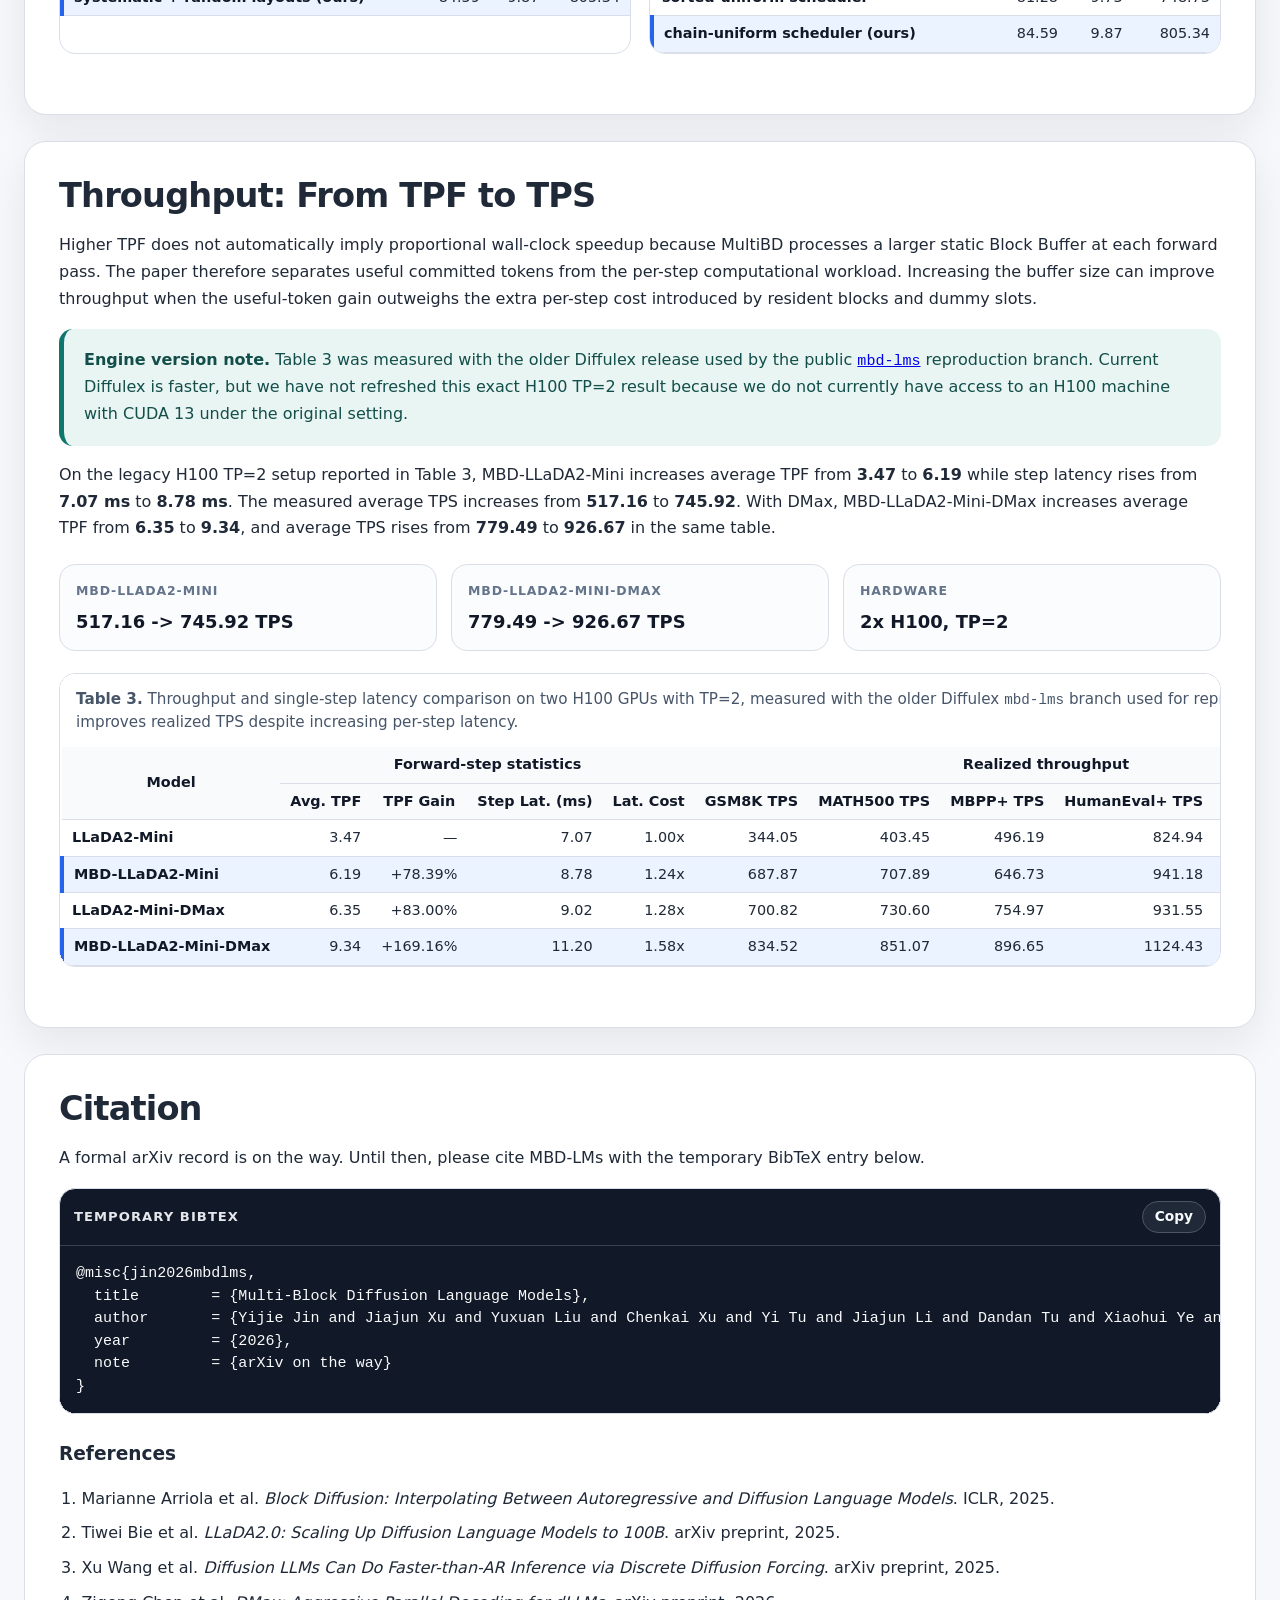
==== commit 740e9bfa: "Update demo videos" ====
--- a/docs/index.html
+++ b/docs/index.html
@@ -82,10 +82,10 @@
       <div class="video-section-head">
         <div>
           <h2>Watch Diffulex Decode in Motion</h2>
-          <p class="section-lede">These demos were generated with <strong>Diffulex</strong>, our inference engine for block-style diffusion language models. Start with the featured LLaDA2-Mini trace, then compare the remaining LLaDA2-Mini and DiffusionGemma runs.</p>
+          <p class="section-lede">These demos were generated with <strong>Diffulex</strong>, our inference engine for block-style diffusion language models. Start with the chosen trace, then compare LLaDA2-Mini, MBD-LLaDA2, MBD-LLaDA2-DMax, and DiffusionGemma runs.</p>
         </div>
         <div class="video-head-actions">
-          <button class="button video-action video-open" type="button" data-video="assets/videos/llada2_mini_1.mp4" data-title="LLaDA2-Mini MultiBD Demo">Watch Featured Demo</button>
+          <button class="button video-action video-open" type="button" data-video="assets/videos/chosen.mp4" data-title="Chosen Diffulex Demo">Watch Featured Demo</button>
           <a class="button engine secondary" href="https://github.com/SJTU-DENG-Lab/Diffulex/tree/main">Follow Diffulex</a>
         </div>
       </div>
@@ -93,15 +93,15 @@
       <div class="video-feature">
         <div class="video-player">
           <video class="video-preview" muted loop controls preload="metadata" playsinline>
-            <source src="assets/videos/llada2_mini_1.mp4" type="video/mp4">
+            <source src="assets/videos/chosen.mp4" type="video/mp4">
           </video>
         </div>
         <div class="video-feature-copy">
           <span>Featured Diffulex trace</span>
-          <h3>LLaDA2-Mini MultiBD Demo</h3>
-          <p>Use this as the first visual entry point before reading the detailed interactive explanation.</p>
+          <h3>Chosen MBD-LMs Demo</h3>
+          <p>Use this selected run as the first visual entry point before comparing the full demo set below.</p>
           <p class="video-note"><strong>Playback note.</strong> The demo videos pass through a Streamlit frontend, which can consume much of the engine-side throughput advantage. Use the aggregate TPS numbers in the Runtime Engine section to judge the actual engine path.</p>
-          <button class="button secondary video-open" type="button" data-video="assets/videos/llada2_mini_1.mp4" data-title="LLaDA2-Mini MultiBD Demo">Watch Full Size</button>
+          <button class="button secondary video-open" type="button" data-video="assets/videos/chosen.mp4" data-title="Chosen Diffulex Demo">Watch Full Size</button>
         </div>
       </div>
 
@@ -144,6 +144,96 @@
             </video>
             <span class="video-card-copy">
               <span class="video-card-title">LLaDA2-Mini 4</span>
+              <span>Click to watch</span>
+            </span>
+          </button>
+        </div>
+      </div>
+
+      <div class="video-group">
+        <div class="video-group-head">
+          <h3>MBD-LLaDA2 demos</h3>
+          <p>Four traces for the MBD-LLaDA2 setup.</p>
+        </div>
+        <div class="video-grid">
+          <button class="video-card video-open" type="button" data-video="assets/videos/mbd_llada2_1.mp4" data-title="MBD-LLaDA2 1">
+            <video class="video-preview" muted loop preload="metadata" playsinline>
+              <source src="assets/videos/mbd_llada2_1.mp4" type="video/mp4">
+            </video>
+            <span class="video-card-copy">
+              <span class="video-card-title">MBD-LLaDA2 1</span>
+              <span>Click to watch</span>
+            </span>
+          </button>
+          <button class="video-card video-open" type="button" data-video="assets/videos/mbd_llada2_2.mp4" data-title="MBD-LLaDA2 2">
+            <video class="video-preview" muted loop preload="metadata" playsinline>
+              <source src="assets/videos/mbd_llada2_2.mp4" type="video/mp4">
+            </video>
+            <span class="video-card-copy">
+              <span class="video-card-title">MBD-LLaDA2 2</span>
+              <span>Click to watch</span>
+            </span>
+          </button>
+          <button class="video-card video-open" type="button" data-video="assets/videos/mbd_llada2_3.mp4" data-title="MBD-LLaDA2 3">
+            <video class="video-preview" muted loop preload="metadata" playsinline>
+              <source src="assets/videos/mbd_llada2_3.mp4" type="video/mp4">
+            </video>
+            <span class="video-card-copy">
+              <span class="video-card-title">MBD-LLaDA2 3</span>
+              <span>Click to watch</span>
+            </span>
+          </button>
+          <button class="video-card video-open" type="button" data-video="assets/videos/mbd_llada2_4.mp4" data-title="MBD-LLaDA2 4">
+            <video class="video-preview" muted loop preload="metadata" playsinline>
+              <source src="assets/videos/mbd_llada2_4.mp4" type="video/mp4">
+            </video>
+            <span class="video-card-copy">
+              <span class="video-card-title">MBD-LLaDA2 4</span>
+              <span>Click to watch</span>
+            </span>
+          </button>
+        </div>
+      </div>
+
+      <div class="video-group">
+        <div class="video-group-head">
+          <h3>MBD-LLaDA2-DMax demos</h3>
+          <p>Four traces for the DMax variant.</p>
+        </div>
+        <div class="video-grid">
+          <button class="video-card video-open" type="button" data-video="assets/videos/mbd_llada2_dmax_1.mp4" data-title="MBD-LLaDA2-DMax 1">
+            <video class="video-preview" muted loop preload="metadata" playsinline>
+              <source src="assets/videos/mbd_llada2_dmax_1.mp4" type="video/mp4">
+            </video>
+            <span class="video-card-copy">
+              <span class="video-card-title">MBD-LLaDA2-DMax 1</span>
+              <span>Click to watch</span>
+            </span>
+          </button>
+          <button class="video-card video-open" type="button" data-video="assets/videos/mbd_llada2_dmax_2.mp4" data-title="MBD-LLaDA2-DMax 2">
+            <video class="video-preview" muted loop preload="metadata" playsinline>
+              <source src="assets/videos/mbd_llada2_dmax_2.mp4" type="video/mp4">
+            </video>
+            <span class="video-card-copy">
+              <span class="video-card-title">MBD-LLaDA2-DMax 2</span>
+              <span>Click to watch</span>
+            </span>
+          </button>
+          <button class="video-card video-open" type="button" data-video="assets/videos/mbd_llada2_dmax_3.mp4" data-title="MBD-LLaDA2-DMax 3">
+            <video class="video-preview" muted loop preload="metadata" playsinline>
+              <source src="assets/videos/mbd_llada2_dmax_3.mp4" type="video/mp4">
+            </video>
+            <span class="video-card-copy">
+              <span class="video-card-title">MBD-LLaDA2-DMax 3</span>
+              <span>Click to watch</span>
+            </span>
+          </button>
+          <button class="video-card video-open" type="button" data-video="assets/videos/mbd_llada2_dmax_4.mp4" data-title="MBD-LLaDA2-DMax 4">
+            <video class="video-preview" muted loop preload="metadata" playsinline>
+              <source src="assets/videos/mbd_llada2_dmax_4.mp4" type="video/mp4">
+            </video>
+            <span class="video-card-copy">
+              <span class="video-card-title">MBD-LLaDA2-DMax 4</span>
               <span>Click to watch</span>
             </span>
           </button>
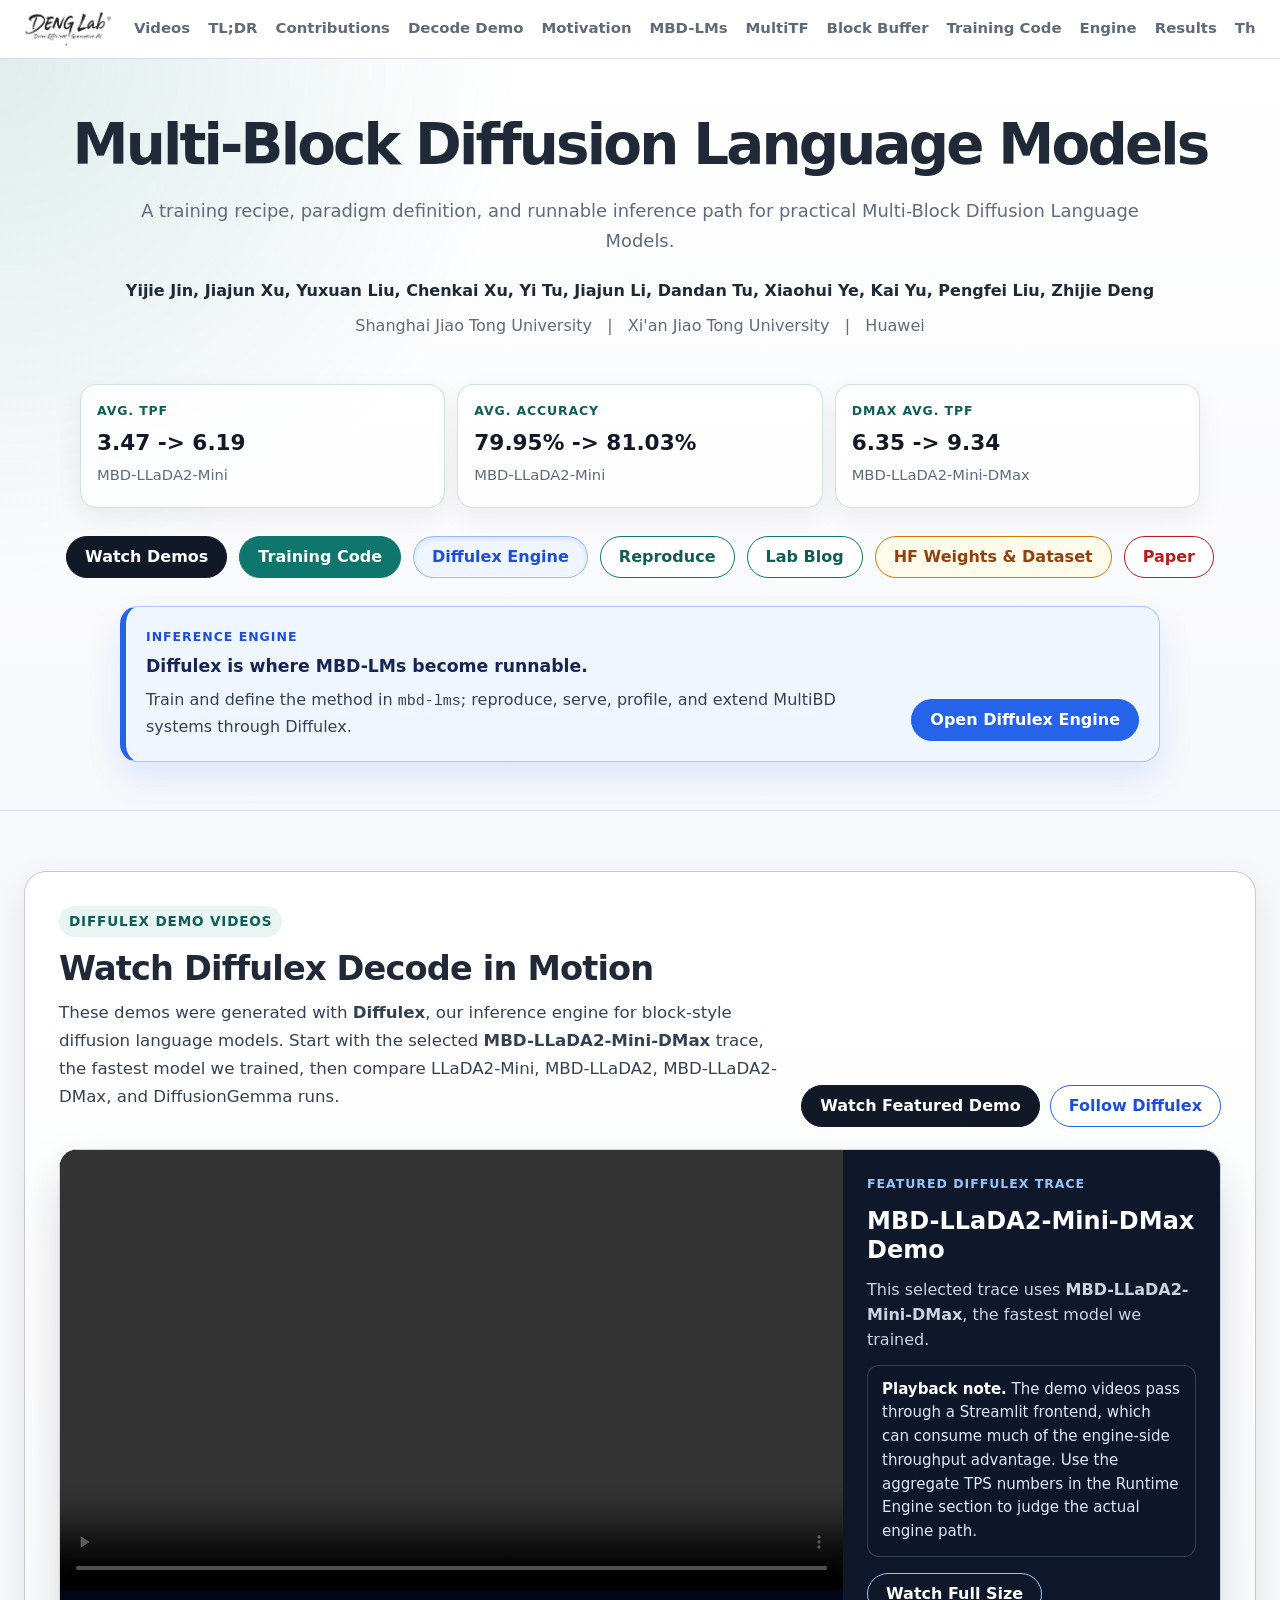
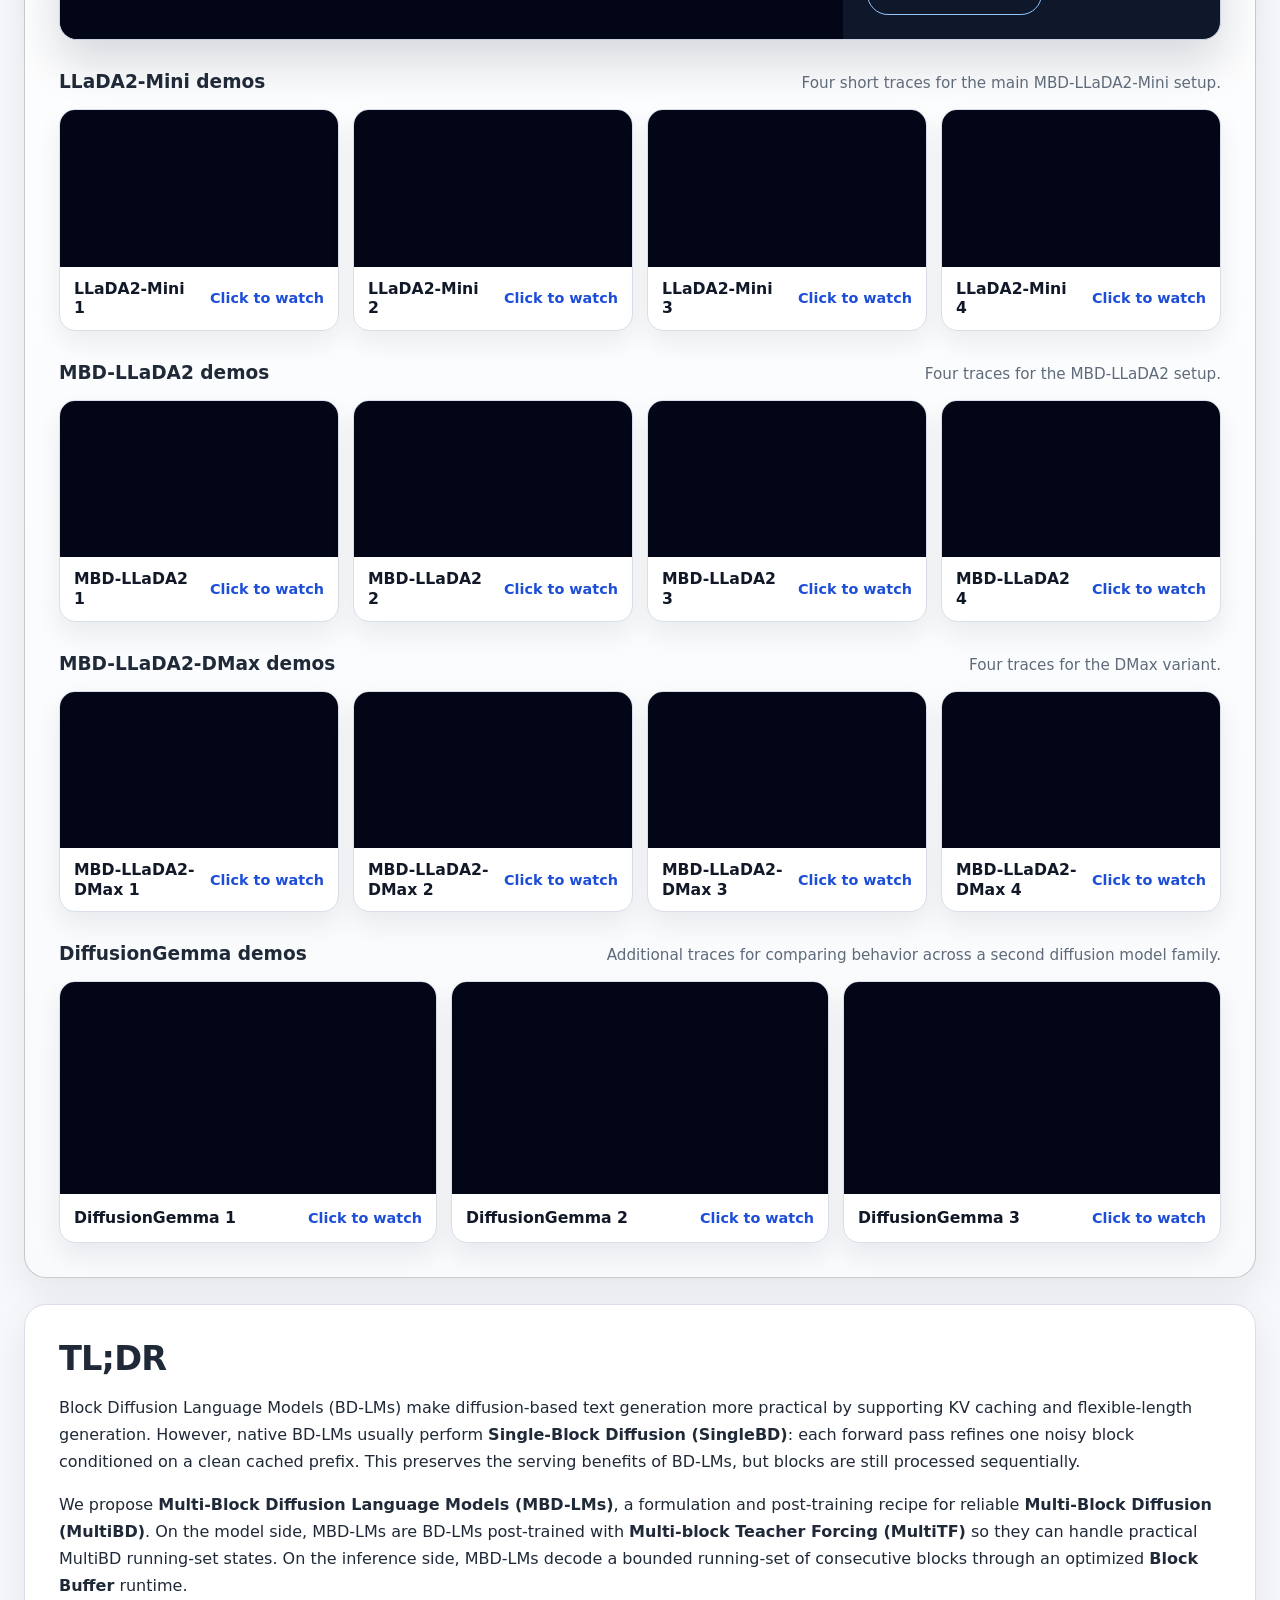
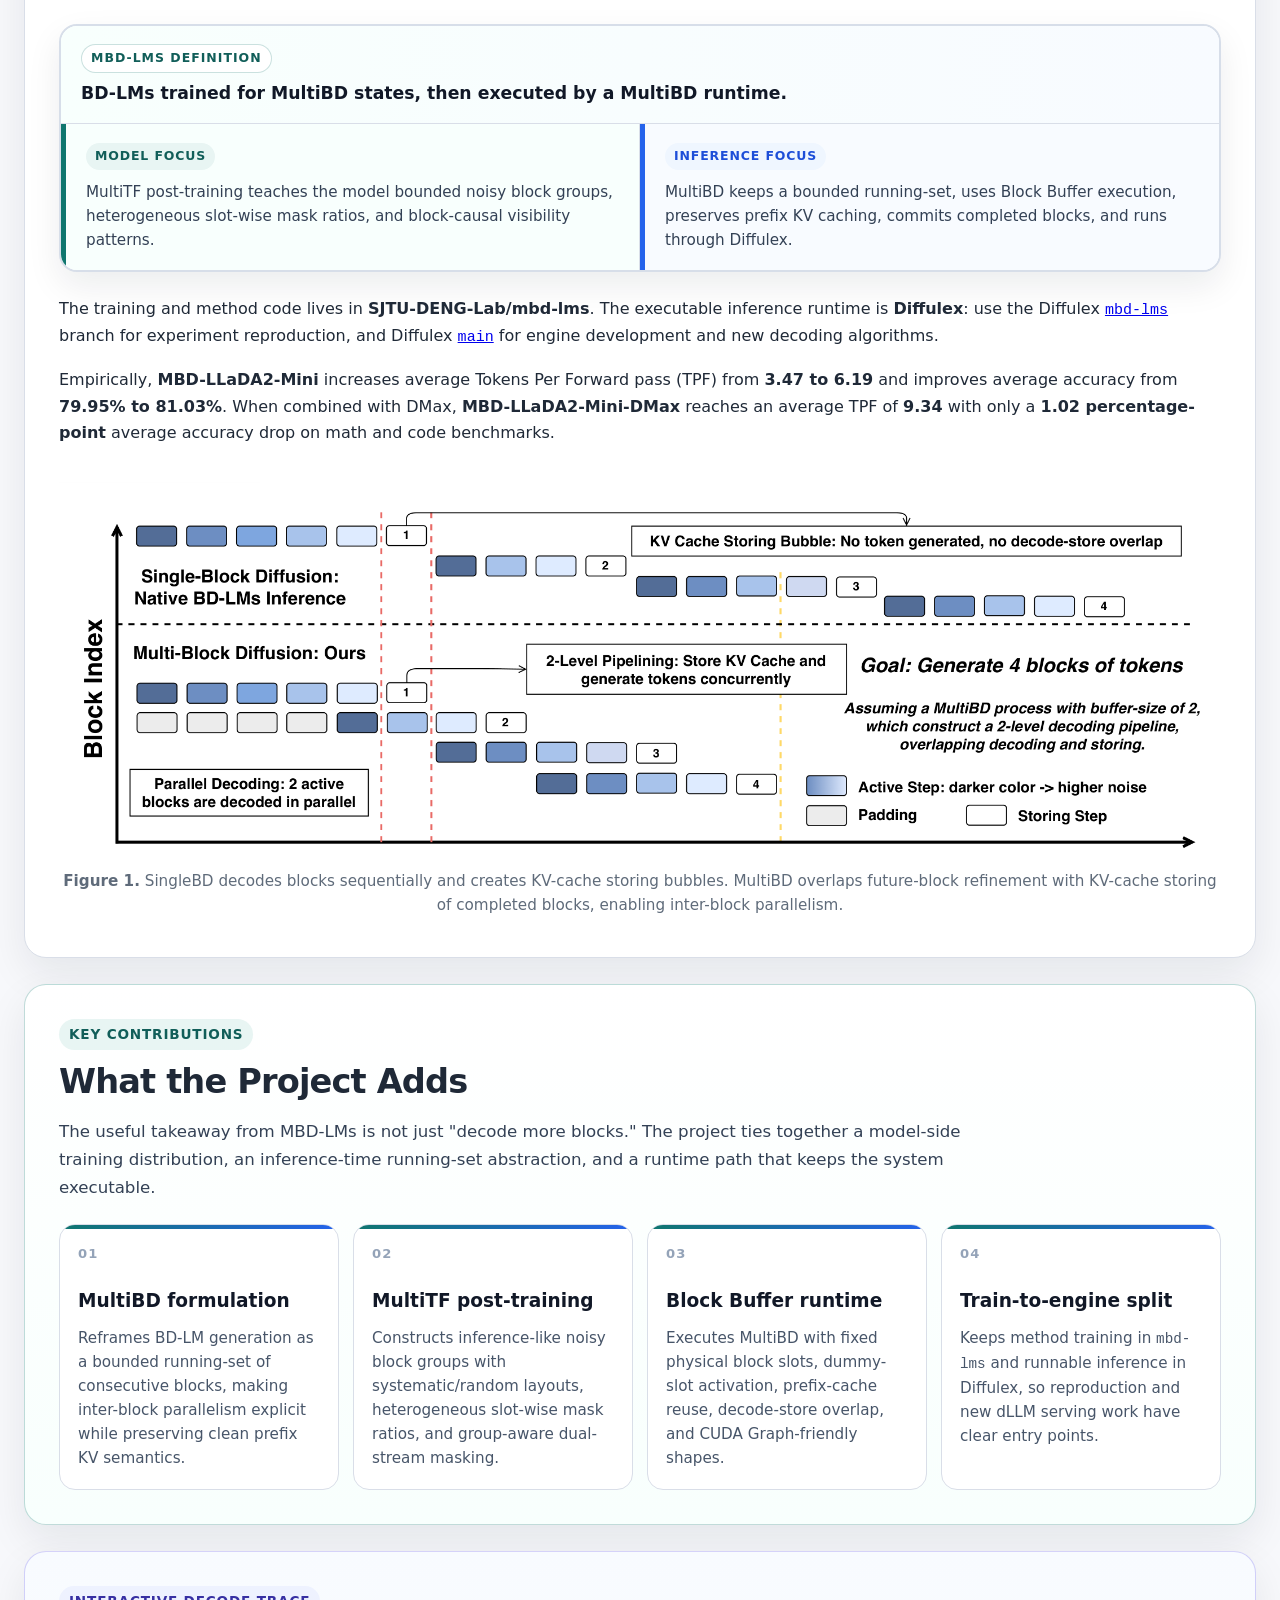
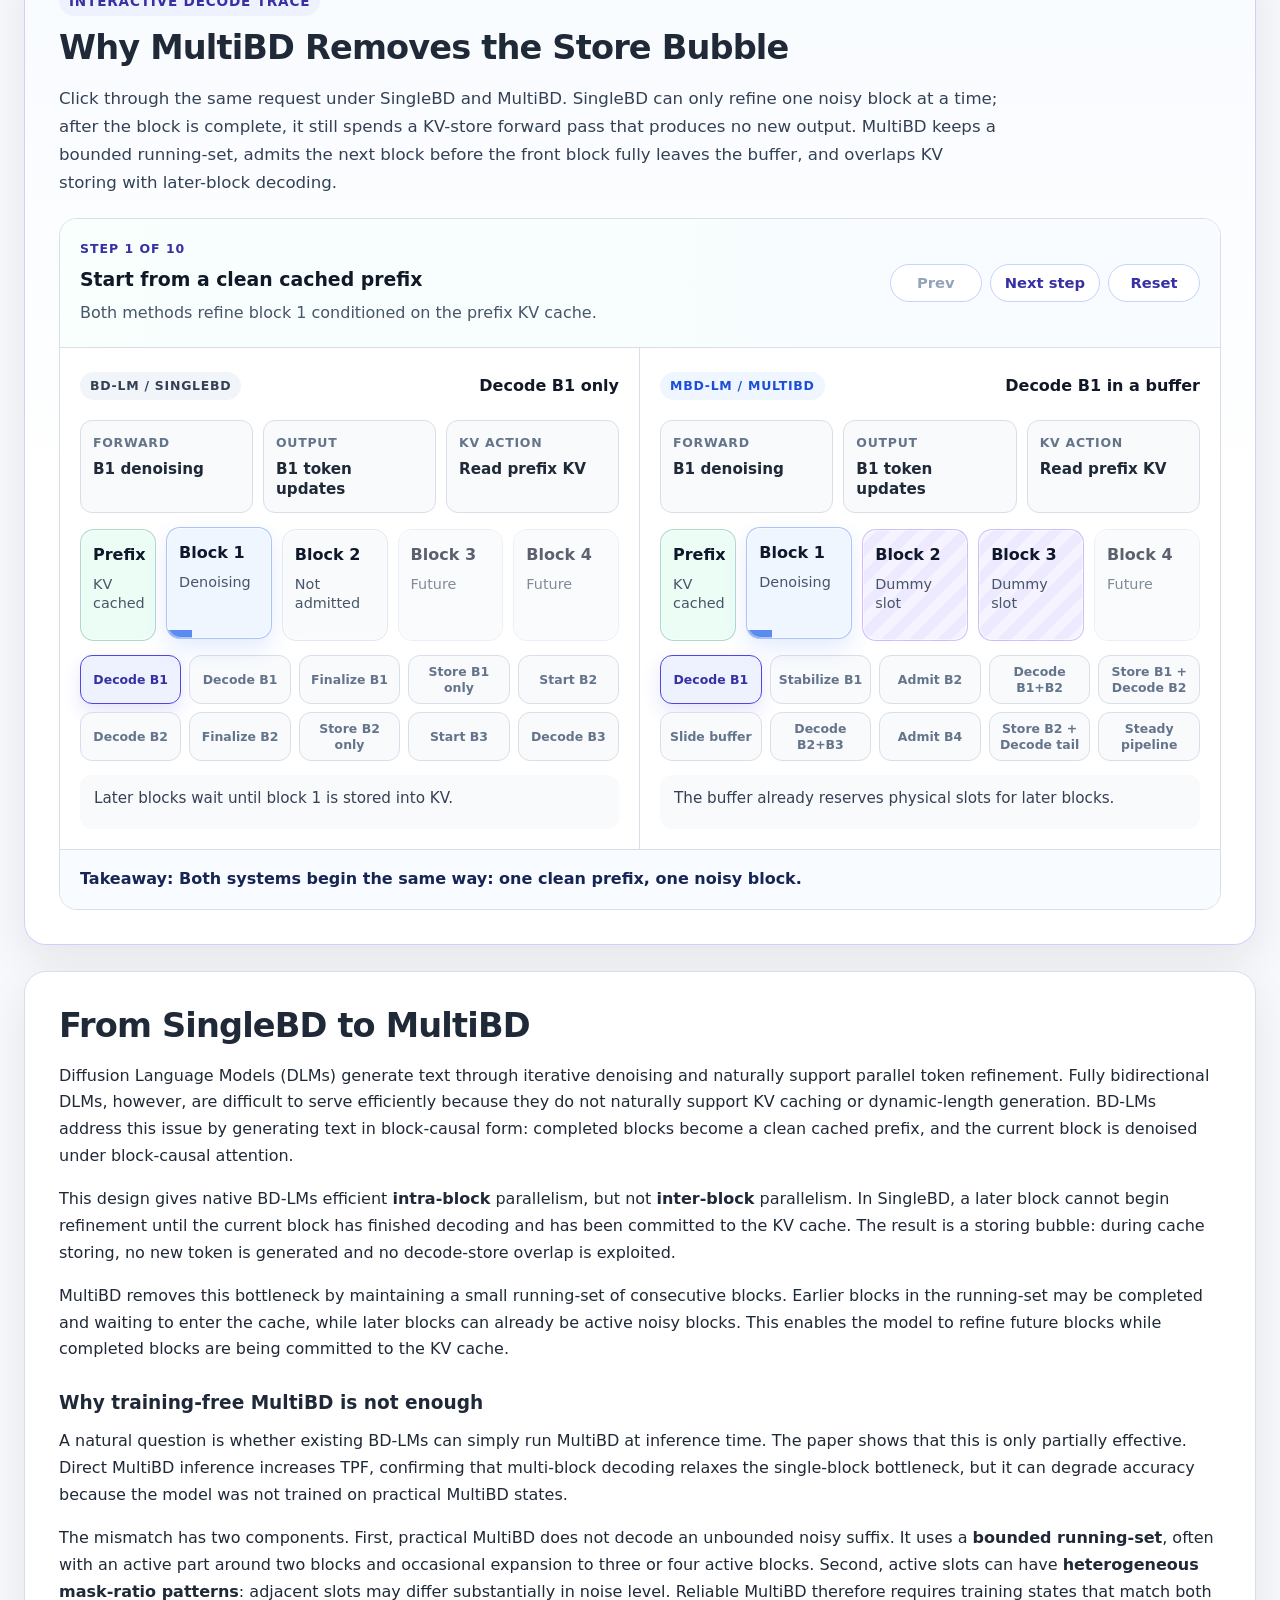
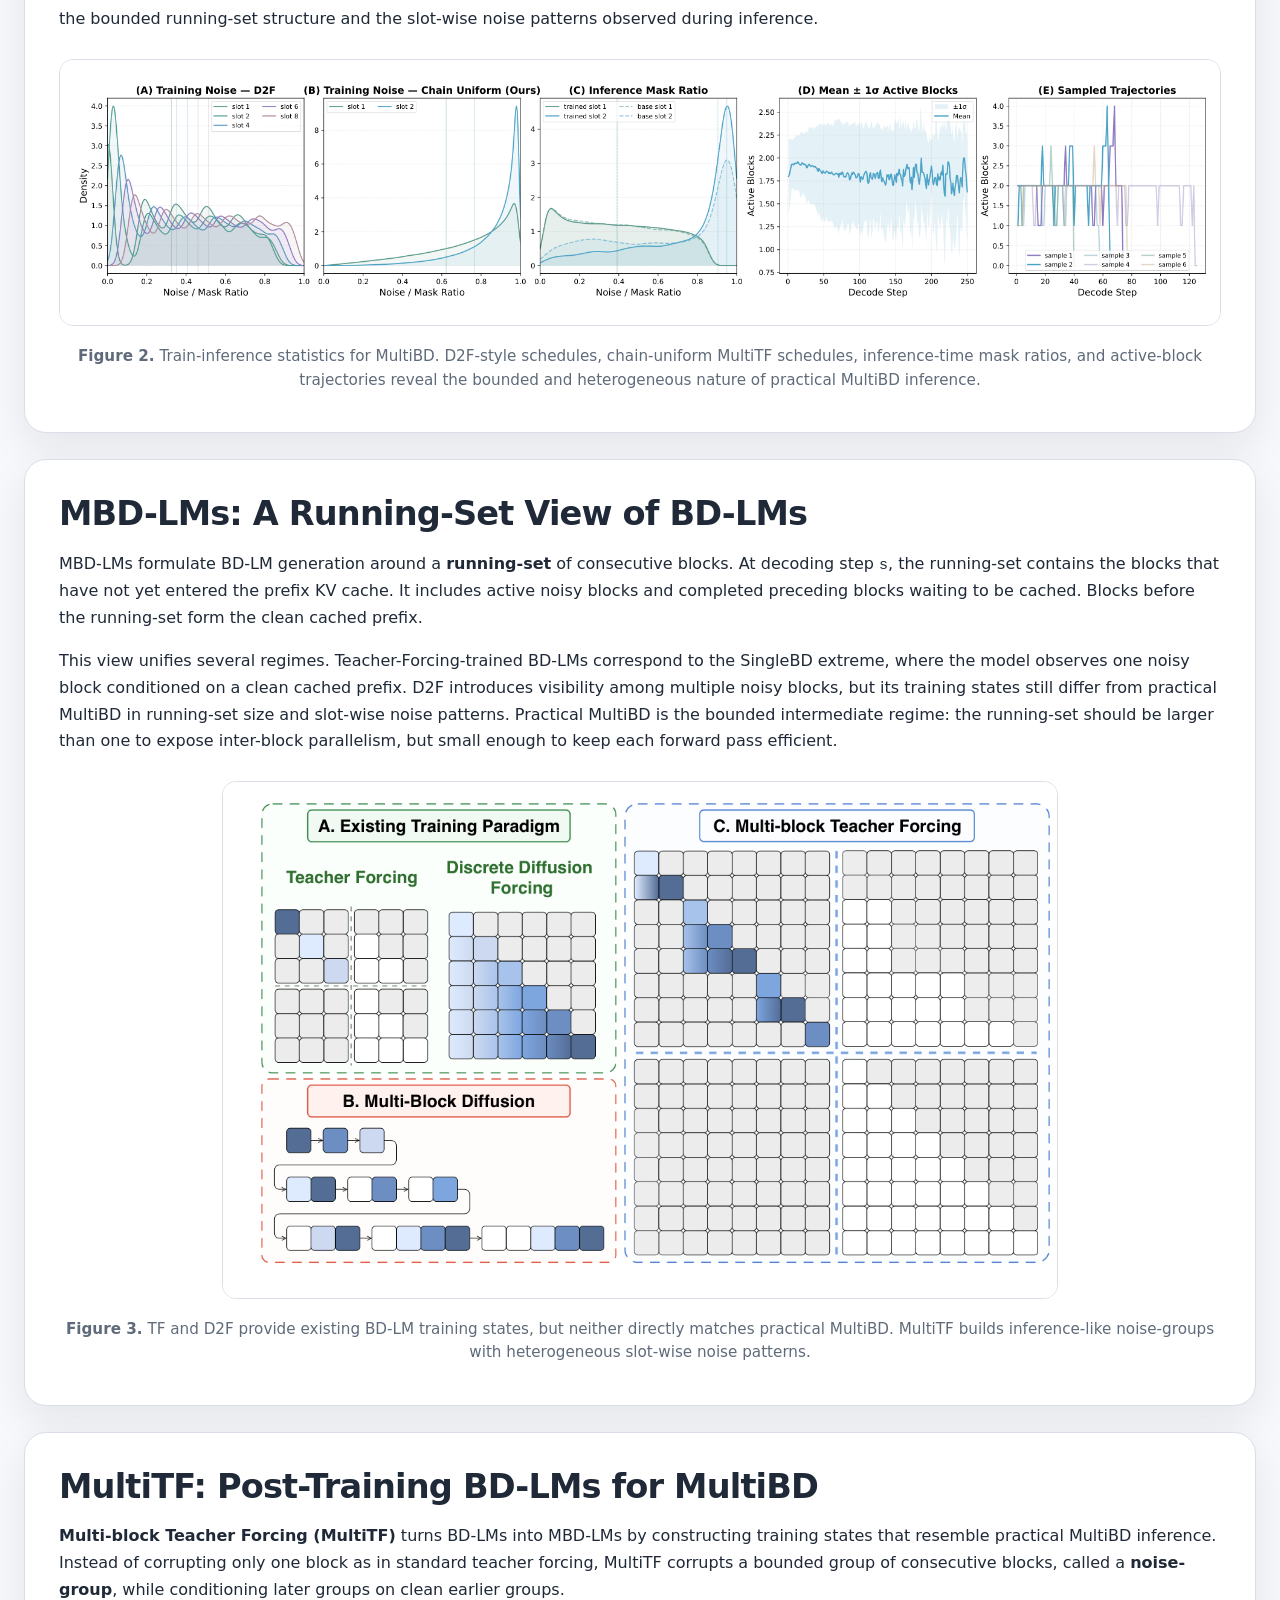
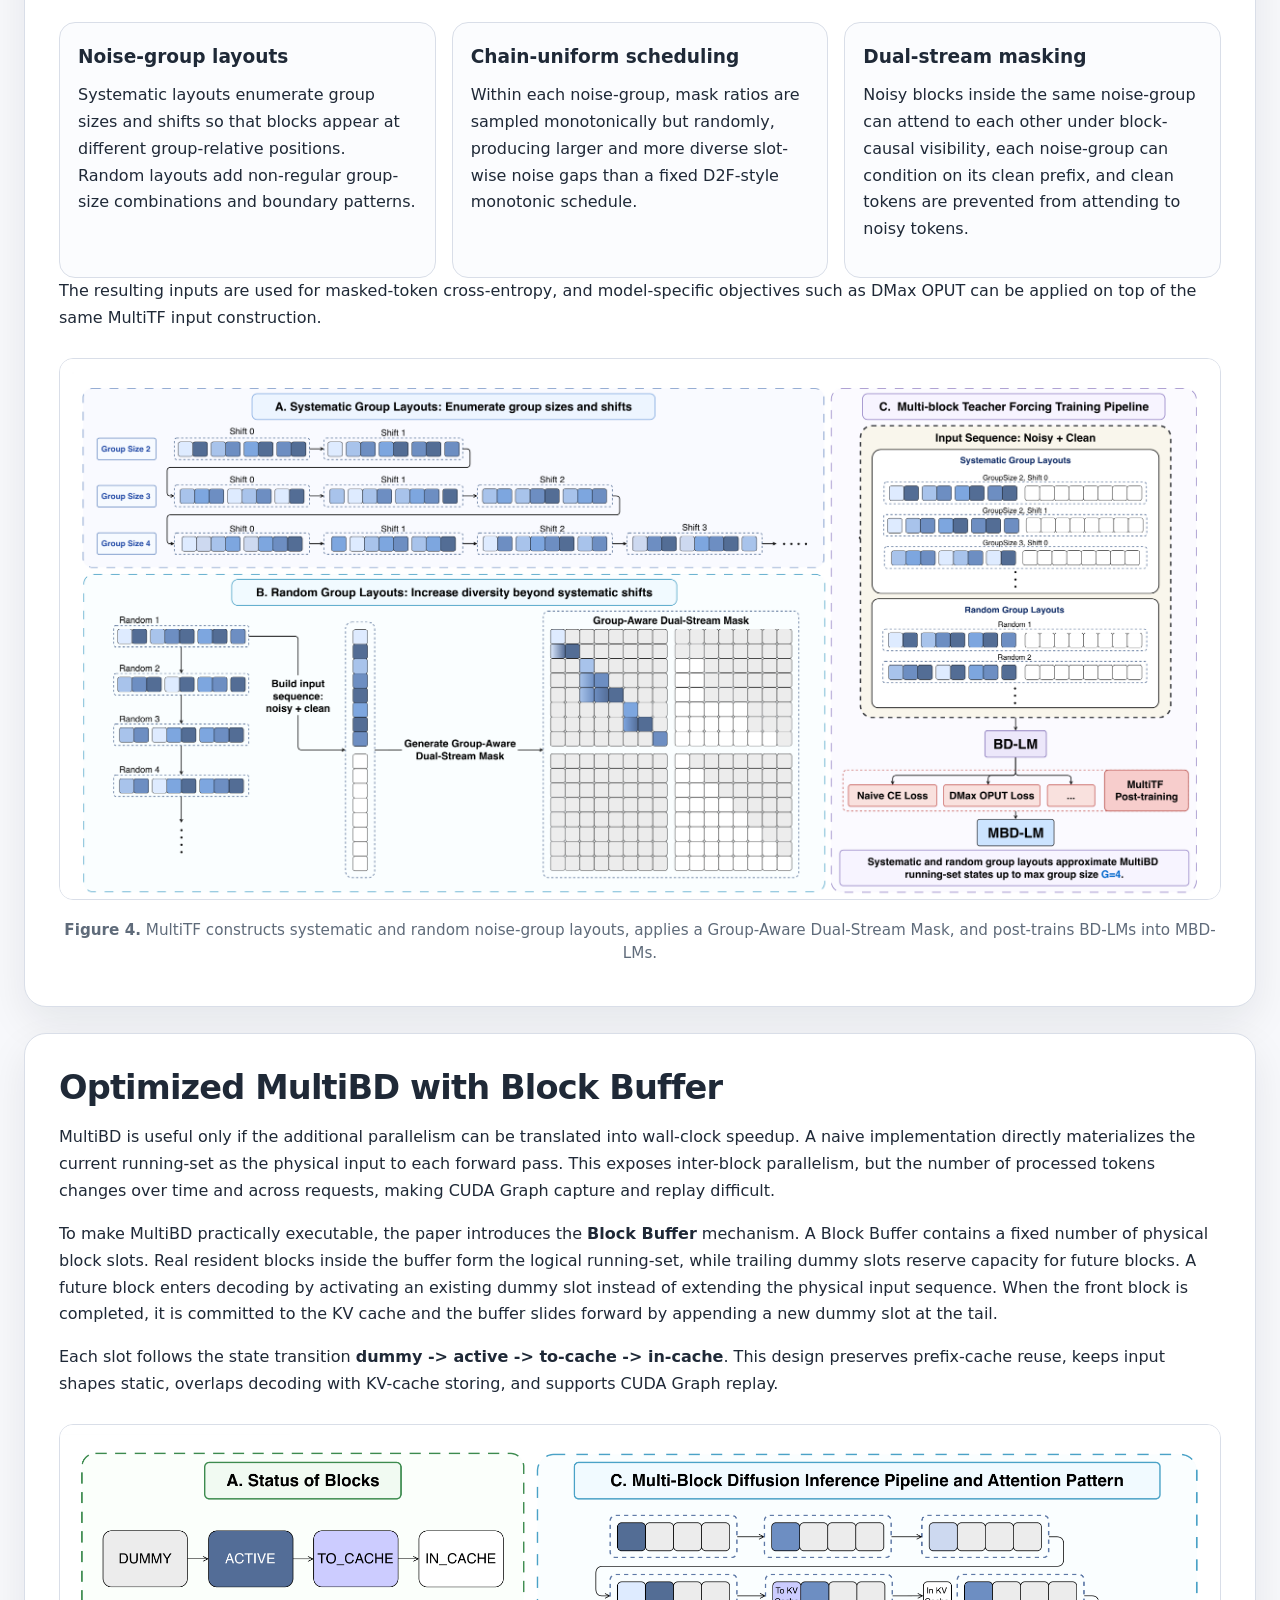
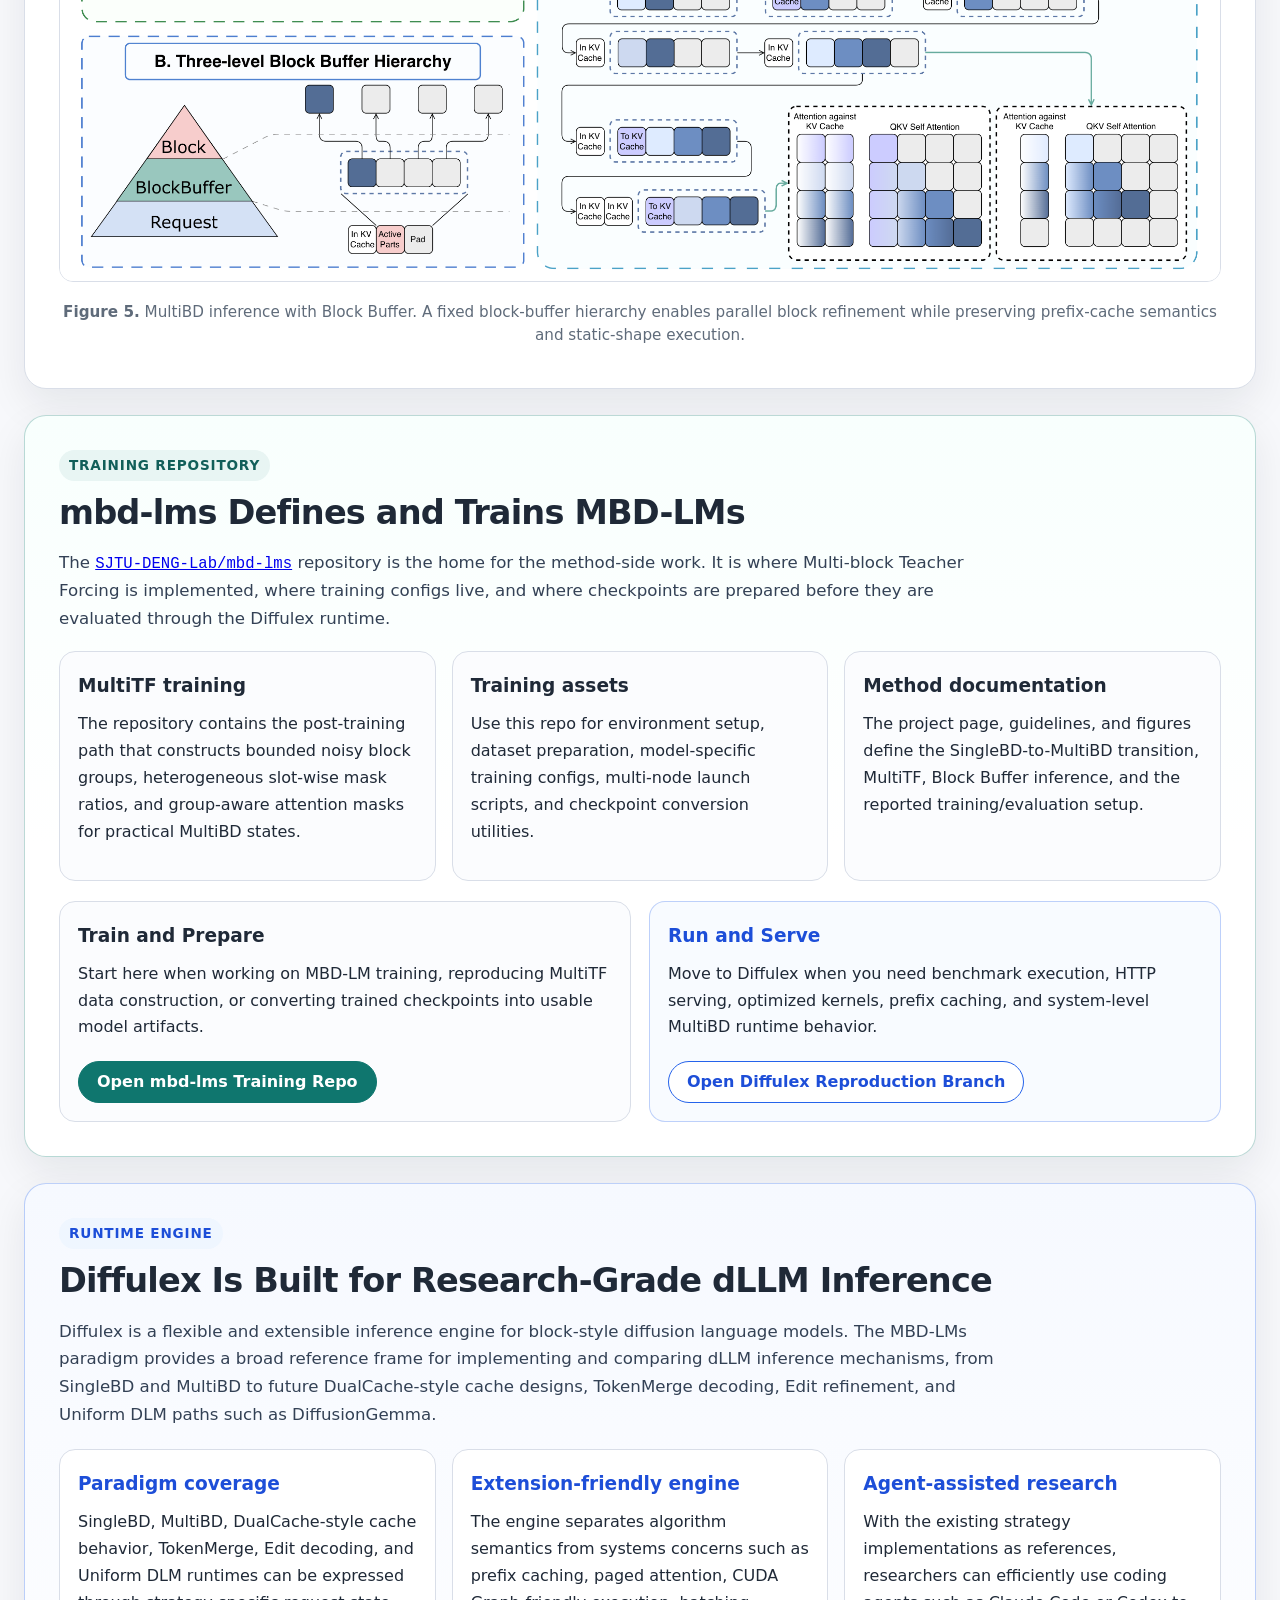
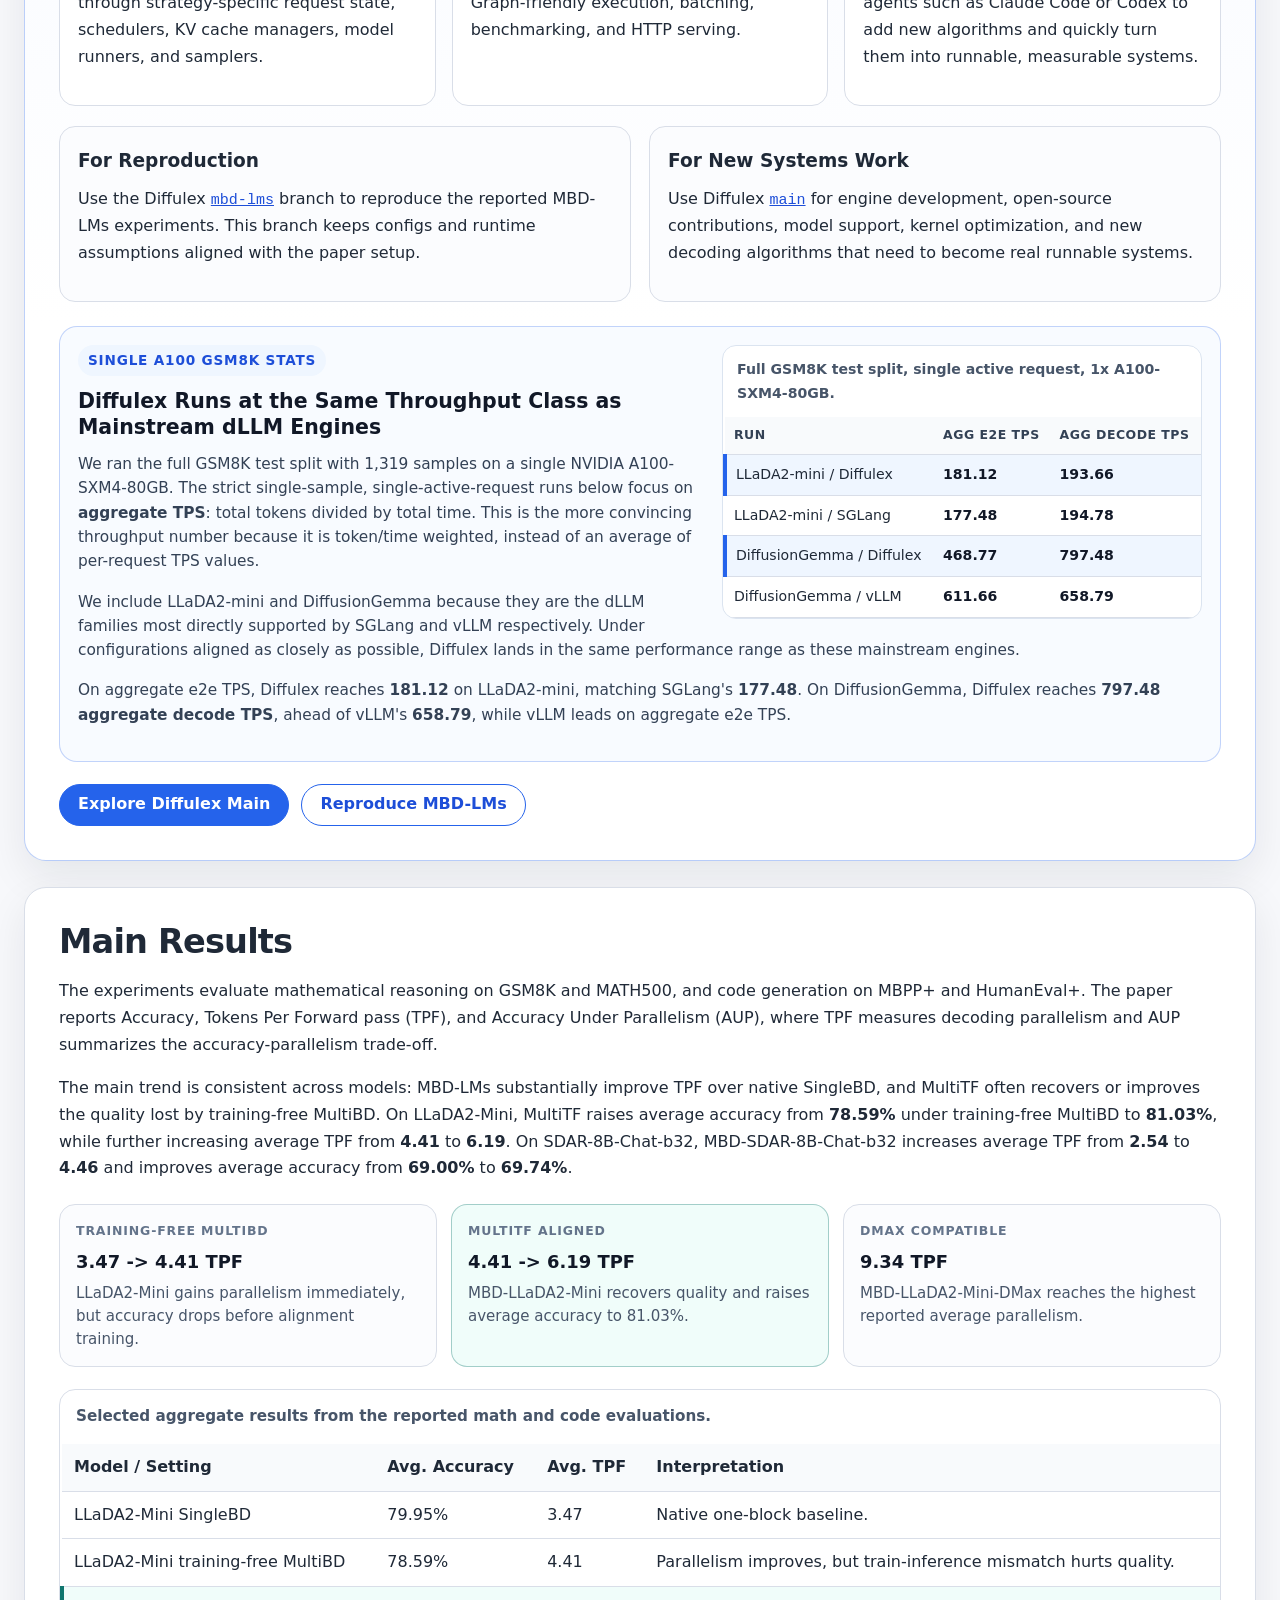
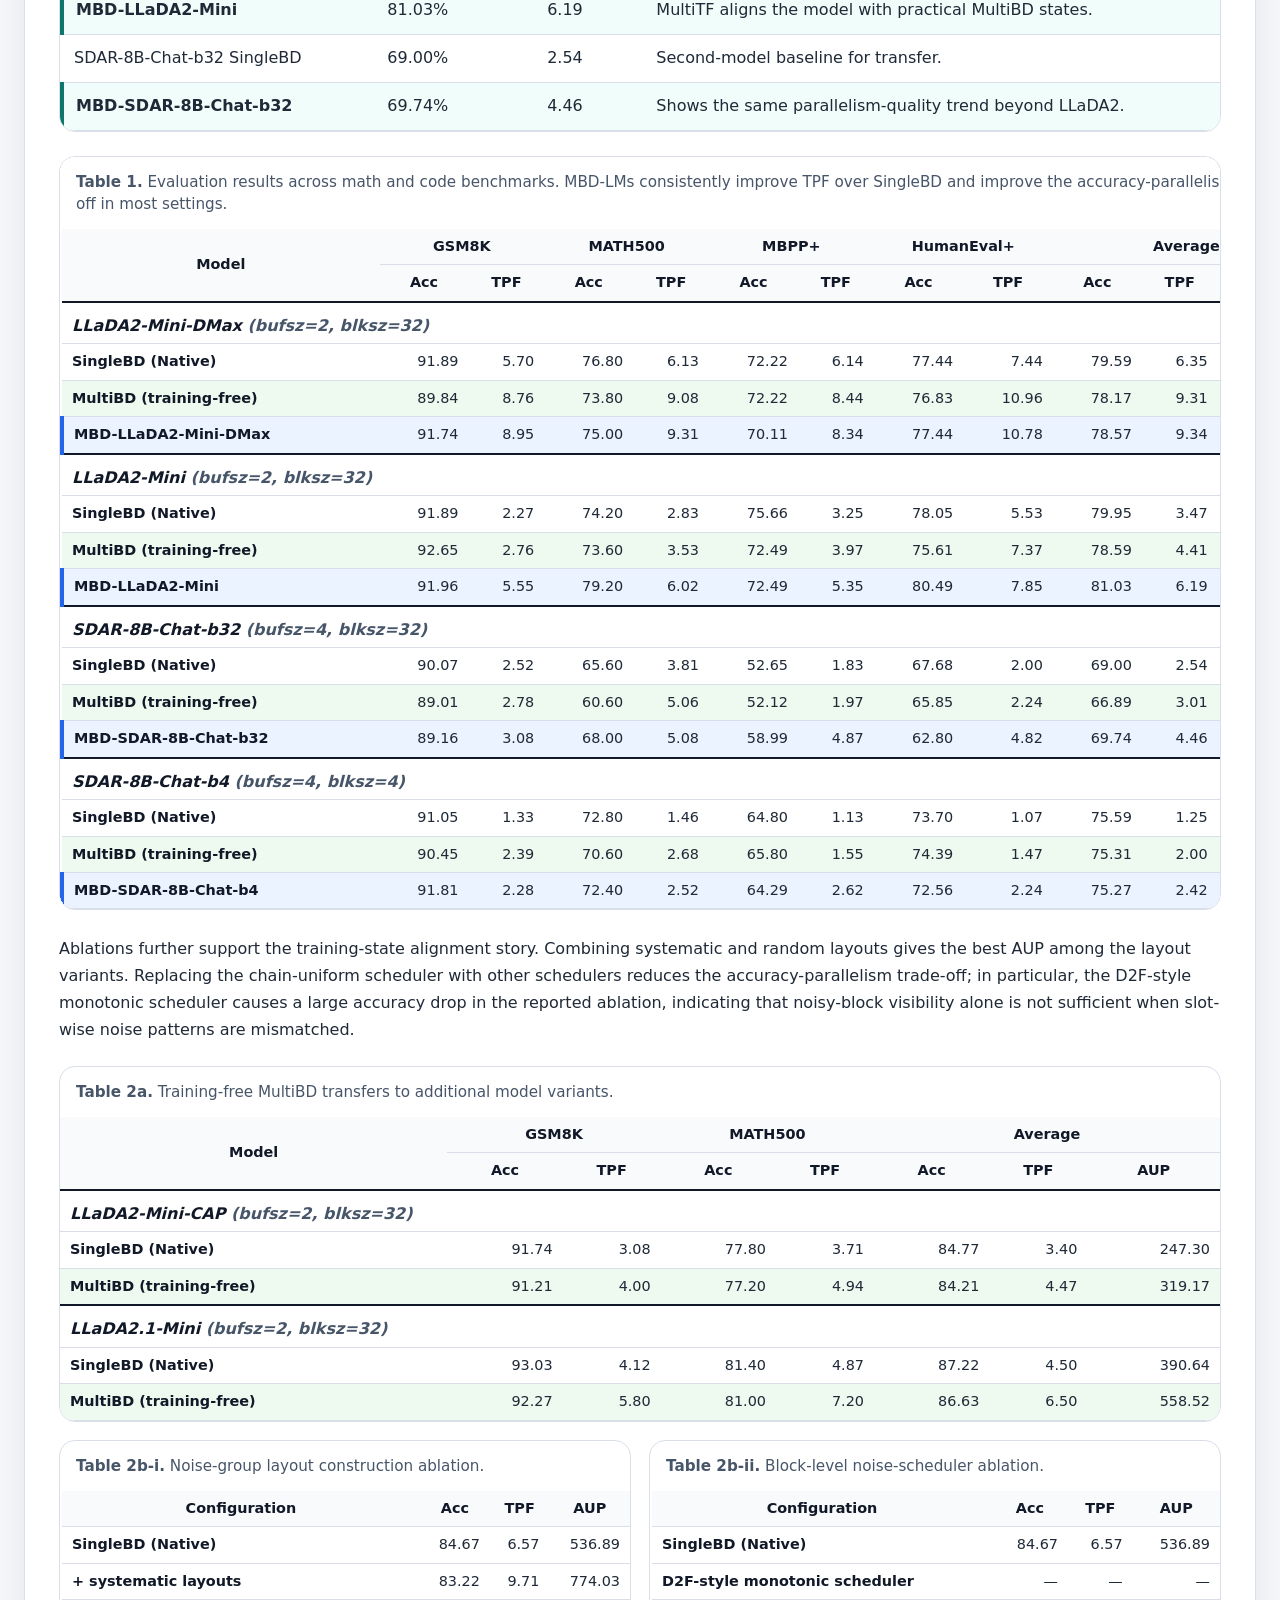
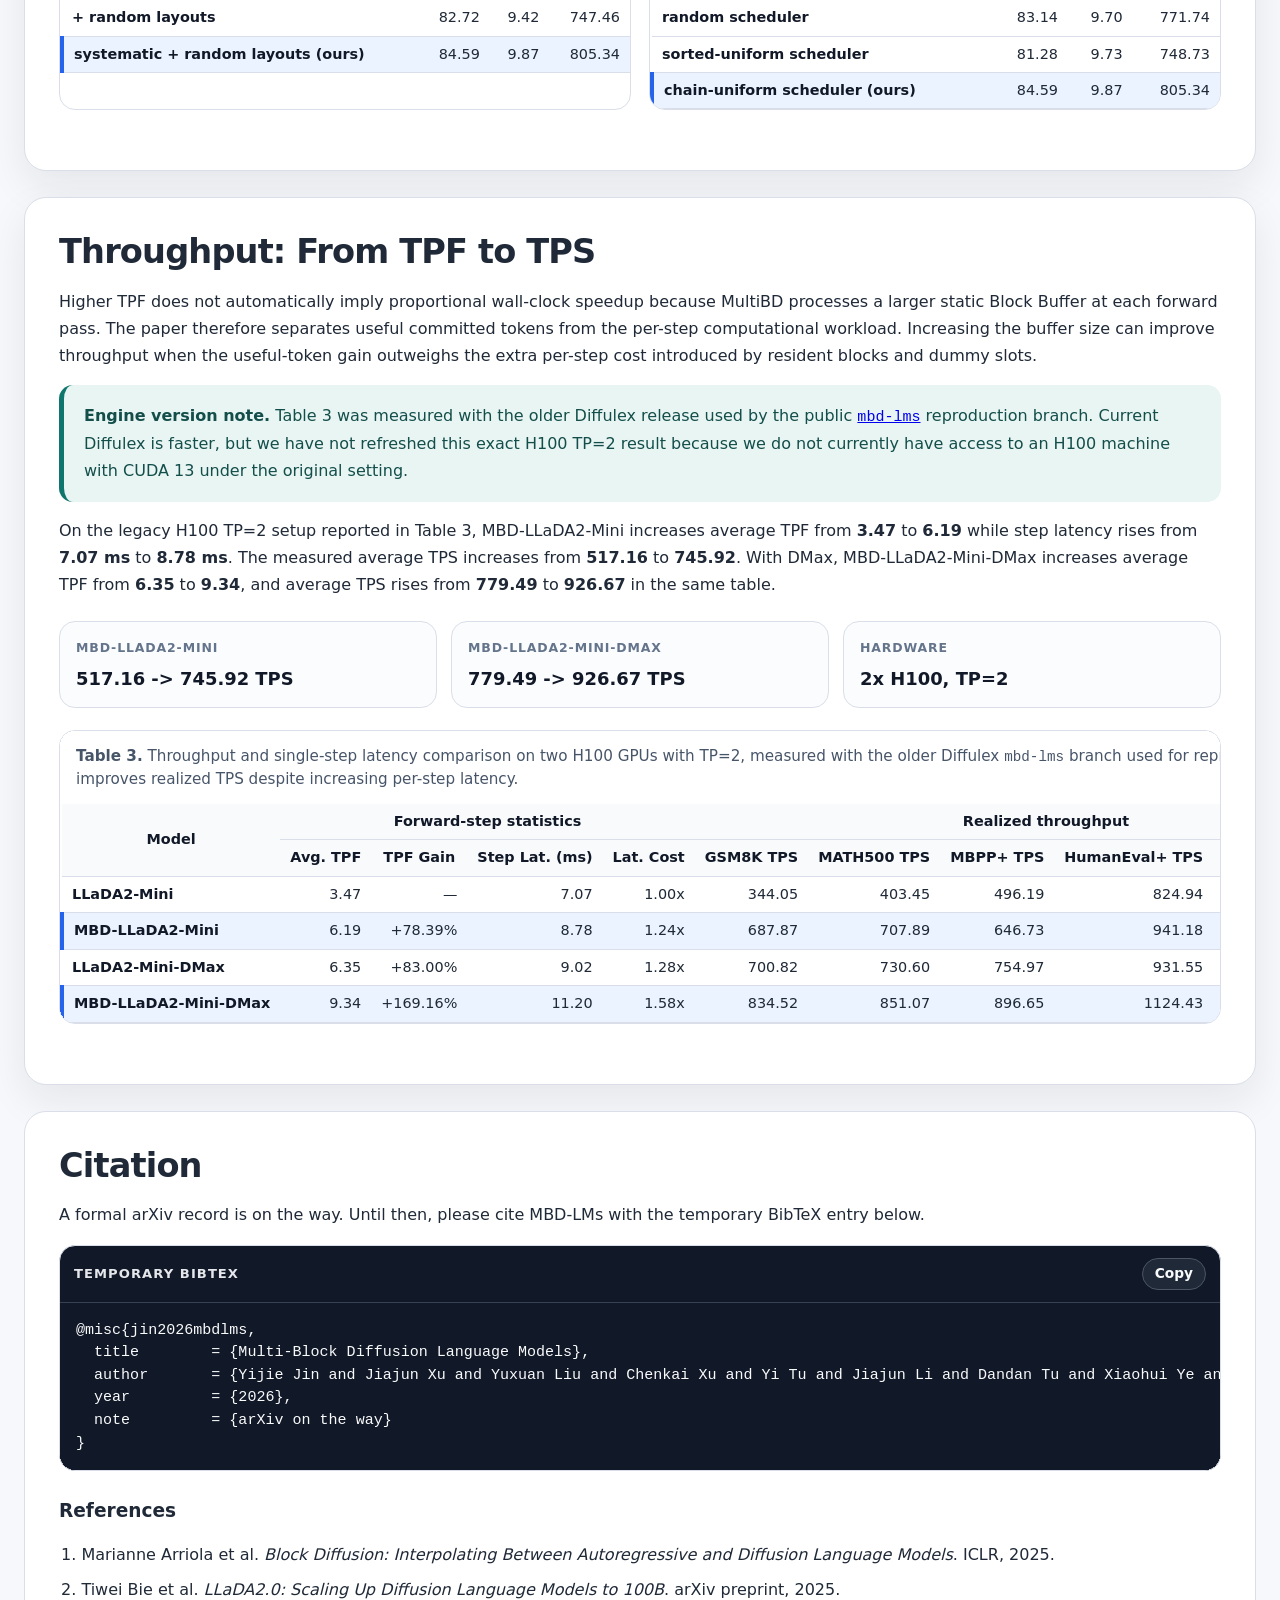
==== commit 0dfaacb3: "Clarify featured demo model" ====
--- a/docs/index.html
+++ b/docs/index.html
@@ -82,10 +82,10 @@
       <div class="video-section-head">
         <div>
           <h2>Watch Diffulex Decode in Motion</h2>
-          <p class="section-lede">These demos were generated with <strong>Diffulex</strong>, our inference engine for block-style diffusion language models. Start with the chosen trace, then compare LLaDA2-Mini, MBD-LLaDA2, MBD-LLaDA2-DMax, and DiffusionGemma runs.</p>
+          <p class="section-lede">These demos were generated with <strong>Diffulex</strong>, our inference engine for block-style diffusion language models. Start with the selected <strong>MBD-LLaDA2-Mini-DMax</strong> trace, the fastest model we trained, then compare LLaDA2-Mini, MBD-LLaDA2, MBD-LLaDA2-DMax, and DiffusionGemma runs.</p>
         </div>
         <div class="video-head-actions">
-          <button class="button video-action video-open" type="button" data-video="assets/videos/chosen.mp4" data-title="Chosen Diffulex Demo">Watch Featured Demo</button>
+          <button class="button video-action video-open" type="button" data-video="assets/videos/chosen.mp4" data-title="MBD-LLaDA2-Mini-DMax Demo">Watch Featured Demo</button>
           <a class="button engine secondary" href="https://github.com/SJTU-DENG-Lab/Diffulex/tree/main">Follow Diffulex</a>
         </div>
       </div>
@@ -98,10 +98,10 @@
         </div>
         <div class="video-feature-copy">
           <span>Featured Diffulex trace</span>
-          <h3>Chosen MBD-LMs Demo</h3>
-          <p>Use this selected run as the first visual entry point before comparing the full demo set below.</p>
+          <h3>MBD-LLaDA2-Mini-DMax Demo</h3>
+          <p>This selected trace uses <strong>MBD-LLaDA2-Mini-DMax</strong>, the fastest model we trained.</p>
           <p class="video-note"><strong>Playback note.</strong> The demo videos pass through a Streamlit frontend, which can consume much of the engine-side throughput advantage. Use the aggregate TPS numbers in the Runtime Engine section to judge the actual engine path.</p>
-          <button class="button secondary video-open" type="button" data-video="assets/videos/chosen.mp4" data-title="Chosen Diffulex Demo">Watch Full Size</button>
+          <button class="button secondary video-open" type="button" data-video="assets/videos/chosen.mp4" data-title="MBD-LLaDA2-Mini-DMax Demo">Watch Full Size</button>
         </div>
       </div>
 
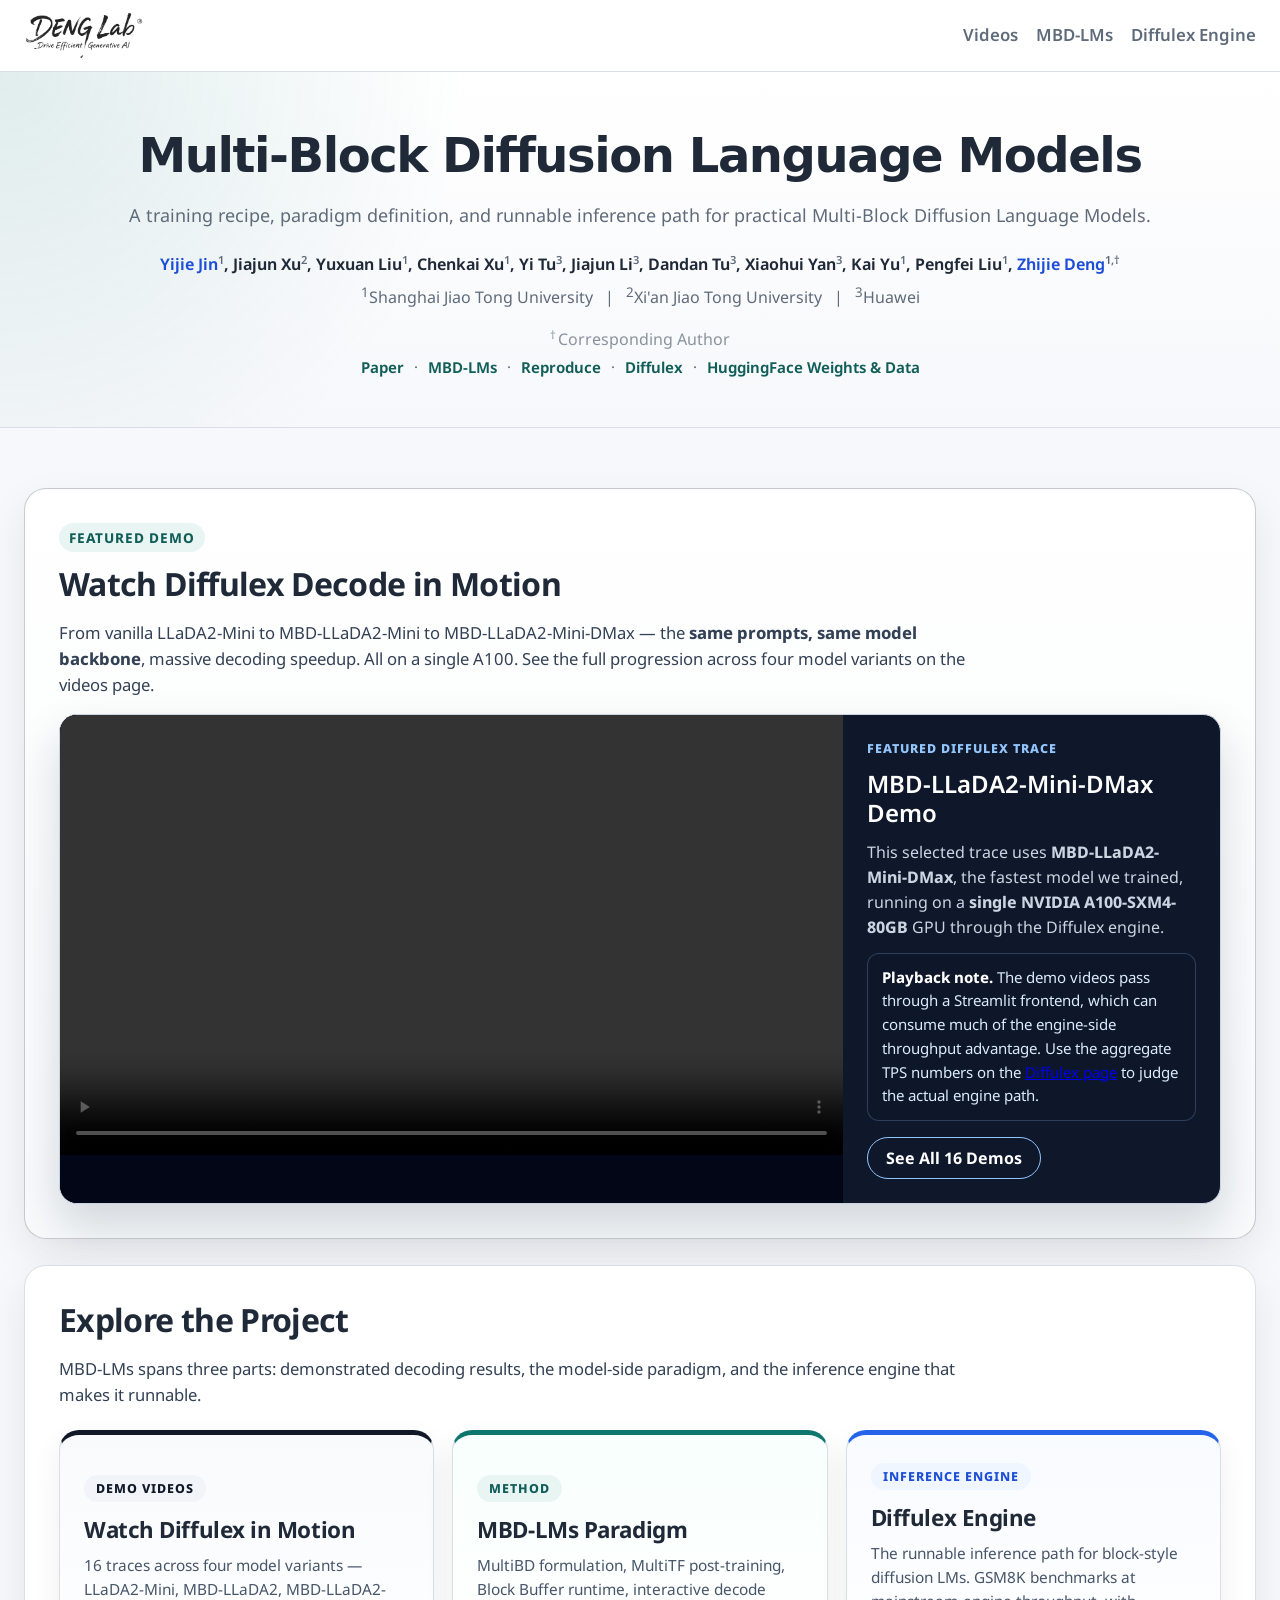
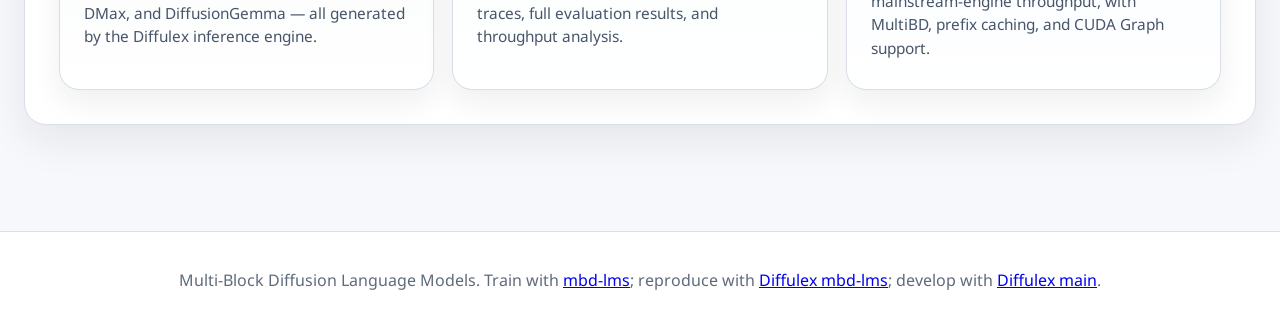
==== commit 48e71bed: "Restructure project page into multi-page site with improved typography Split the single-page index.h" ====
--- a/docs/index.html
+++ b/docs/index.html
@@ -5,27 +5,20 @@
   <meta name="viewport" content="width=device-width, initial-scale=1">
   <meta name="description" content="Project page for Multi-Block Diffusion Language Models.">
   <title>Multi-Block Diffusion Language Models</title>
+  <link rel="preconnect" href="https://fonts.googleapis.com">
+  <link rel="preconnect" href="https://fonts.gstatic.com" crossorigin>
+  <link href="https://fonts.googleapis.com/css2?family=Noto+Sans:ital,wght@0,400;0,500;0,600;0,700;1,400&display=swap" rel="stylesheet">
   <link rel="stylesheet" href="style.css">
 </head>
 <body>
-  <nav class="nav" aria-label="Page navigation">
+  <nav class="nav" aria-label="Site navigation">
     <div class="container">
       <a class="nav-logo" href="https://sjtu-deng-lab.github.io/" aria-label="DENG Lab website">
         <img src="assets/sjtu-deng-lab-logo.png" alt="DENG Lab">
       </a>
-      <a href="#videos">Videos</a>
-      <a href="#tldr">TL;DR</a>
-      <a href="#contributions">Contributions</a>
-      <a href="#decode-demo">Decode Demo</a>
-      <a href="#motivation">Motivation</a>
-      <a href="#formulation">MBD-LMs</a>
-      <a href="#multitf">MultiTF</a>
-      <a href="#block-buffer">Block Buffer</a>
-      <a href="#training-code">Training Code</a>
-      <a href="#engine">Engine</a>
-      <a href="#results">Results</a>
-      <a href="#throughput">Throughput</a>
-      <a href="#citation">Citation</a>
+      <a href="videos.html">Videos</a>
+      <a href="mbd-lms.html">MBD-LMs</a>
+      <a href="diffulex.html">Diffulex Engine</a>
     </div>
   </nav>
 
@@ -33,62 +26,28 @@
     <div class="container">
       <h1>Multi-Block Diffusion Language Models</h1>
       <p class="subtitle">A training recipe, paradigm definition, and runnable inference path for practical Multi-Block Diffusion Language Models.</p>
-      <p class="authors">Yijie Jin, Jiajun Xu, Yuxuan Liu, Chenkai Xu, Yi Tu, Jiajun Li, Dandan Tu, Xiaohui Ye, Kai Yu, Pengfei Liu, Zhijie Deng</p>
-      <p class="affiliations">Shanghai Jiao Tong University &nbsp; | &nbsp; Xi'an Jiao Tong University &nbsp; | &nbsp; Huawei</p>
-      <div class="hero-metrics" role="group" aria-label="Headline metrics">
-        <div>
-          <span>Avg. TPF</span>
-          <strong>3.47 -> 6.19</strong>
-          <p>MBD-LLaDA2-Mini</p>
-        </div>
-        <div>
-          <span>Avg. Accuracy</span>
-          <strong>79.95% -> 81.03%</strong>
-          <p>MBD-LLaDA2-Mini</p>
-        </div>
-        <div>
-          <span>DMax Avg. TPF</span>
-          <strong>6.35 -> 9.34</strong>
-          <p>MBD-LLaDA2-Mini-DMax</p>
-        </div>
-      </div>
-      <div class="actions">
-        <a class="button video-action" href="#videos">Watch Demos</a>
-        <a class="button" href="https://github.com/SJTU-DENG-Lab/mbd-lms">Training Code</a>
-        <a class="button engine-engraved" href="https://github.com/SJTU-DENG-Lab/Diffulex/tree/main">Diffulex Engine</a>
-        <a class="button secondary" href="https://github.com/SJTU-DENG-Lab/Diffulex/tree/mbd-lms">Reproduce</a>
-        <a class="button secondary" href="https://sjtu-deng-lab.github.io/blogs/mbd/">Lab Blog</a>
-        <a class="button hf" href="https://huggingface.co/collections/SJTU-DENG-Lab/mbd-lms">HF Weights &amp; Dataset</a>
-        <a class="button paper" href="assets/MBD-LMs.pdf">Paper</a>
-      </div>
-      <div class="engine-banner">
-        <div class="engine-banner-label">Inference Engine</div>
-        <div class="engine-banner-main">
-          <div class="engine-banner-copy">
-            <strong>Diffulex is where MBD-LMs become runnable.</strong>
-            <p>Train and define the method in <code>mbd-lms</code>; reproduce, serve, profile, and extend MultiBD systems through Diffulex.</p>
-          </div>
-          <div class="engine-banner-actions">
-            <a class="button engine" href="https://github.com/SJTU-DENG-Lab/Diffulex/tree/main">Open Diffulex Engine</a>
-          </div>
-        </div>
-      </div>
+      <p class="authors"><a class="author-link" href="https://github.com/drewjin">Yijie Jin</a><sup>1</sup>, Jiajun Xu<sup>2</sup>, Yuxuan Liu<sup>1</sup>, Chenkai Xu<sup>1</sup>, Yi Tu<sup>3</sup>, Jiajun Li<sup>3</sup>, Dandan Tu<sup>3</sup>, Xiaohui Yan<sup>3</sup>, Kai Yu<sup>1</sup>, Pengfei Liu<sup>1</sup>, <a class="author-link" href="https://thudzj.github.io/">Zhijie Deng</a><sup>1,†</sup></p>
+      <p class="affiliations"><sup>1</sup>Shanghai Jiao Tong University &nbsp; | &nbsp; <sup>2</sup>Xi'an Jiao Tong University &nbsp; | &nbsp; <sup>3</sup>Huawei</p>
+      <p class="author-note"><sup>†</sup>Corresponding Author</p>
+      <p class="hero-links">
+        <a href="assets/MBD-LMs.pdf">Paper</a>
+        <span aria-hidden="true">·</span>
+        <a href="https://github.com/SJTU-DENG-Lab/mbd-lms">MBD-LMs</a>
+        <span aria-hidden="true">·</span>
+        <a href="https://github.com/SJTU-DENG-Lab/Diffulex/tree/mbd-lms">Reproduce</a>
+        <span aria-hidden="true">·</span>
+        <a href="https://github.com/SJTU-DENG-Lab/Diffulex/tree/main">Diffulex</a>
+        <span aria-hidden="true">·</span>
+        <a href="https://huggingface.co/collections/SJTU-DENG-Lab/mbd-lms">HuggingFace Weights &amp; Data</a>
+      </p>
     </div>
   </header>
 
   <main class="container">
-    <section id="videos" class="video-section">
-      <div class="section-kicker video-kicker">Diffulex Demo Videos</div>
-      <div class="video-section-head">
-        <div>
-          <h2>Watch Diffulex Decode in Motion</h2>
-          <p class="section-lede">These demos were generated with <strong>Diffulex</strong>, our inference engine for block-style diffusion language models. Start with the selected <strong>MBD-LLaDA2-Mini-DMax</strong> trace, the fastest model we trained, then compare LLaDA2-Mini, MBD-LLaDA2, MBD-LLaDA2-DMax, and DiffusionGemma runs.</p>
-        </div>
-        <div class="video-head-actions">
-          <button class="button video-action video-open" type="button" data-video="assets/videos/chosen.mp4" data-title="MBD-LLaDA2-Mini-DMax Demo">Watch Featured Demo</button>
-          <a class="button engine secondary" href="https://github.com/SJTU-DENG-Lab/Diffulex/tree/main">Follow Diffulex</a>
-        </div>
-      </div>
+    <section id="featured-video" class="video-section">
+      <div class="section-kicker video-kicker">Featured Demo</div>
+      <h2>Watch Diffulex Decode in Motion</h2>
+      <p class="section-lede">From vanilla LLaDA2-Mini to MBD-LLaDA2-Mini to MBD-LLaDA2-Mini-DMax — the <strong>same prompts, same model backbone</strong>, massive decoding speedup. All on a single A100. See the full progression across four model variants on the videos page.</p>
 
       <div class="video-feature">
         <div class="video-player">
@@ -99,1324 +58,45 @@
         <div class="video-feature-copy">
           <span>Featured Diffulex trace</span>
           <h3>MBD-LLaDA2-Mini-DMax Demo</h3>
-          <p>This selected trace uses <strong>MBD-LLaDA2-Mini-DMax</strong>, the fastest model we trained.</p>
-          <p class="video-note"><strong>Playback note.</strong> The demo videos pass through a Streamlit frontend, which can consume much of the engine-side throughput advantage. Use the aggregate TPS numbers in the Runtime Engine section to judge the actual engine path.</p>
-          <button class="button secondary video-open" type="button" data-video="assets/videos/chosen.mp4" data-title="MBD-LLaDA2-Mini-DMax Demo">Watch Full Size</button>
-        </div>
-      </div>
-
-      <div class="video-group">
-        <div class="video-group-head">
-          <h3>LLaDA2-Mini demos</h3>
-          <p>Four short traces for the main MBD-LLaDA2-Mini setup.</p>
-        </div>
-        <div class="video-grid">
-          <button class="video-card video-open" type="button" data-video="assets/videos/llada2_mini_1.mp4" data-title="LLaDA2-Mini 1">
-            <video class="video-preview" muted loop preload="metadata" playsinline>
-              <source src="assets/videos/llada2_mini_1.mp4" type="video/mp4">
-            </video>
-            <span class="video-card-copy">
-              <span class="video-card-title">LLaDA2-Mini 1</span>
-              <span>Click to watch</span>
-            </span>
-          </button>
-          <button class="video-card video-open" type="button" data-video="assets/videos/llada2_mini_2.mp4" data-title="LLaDA2-Mini 2">
-            <video class="video-preview" muted loop preload="metadata" playsinline>
-              <source src="assets/videos/llada2_mini_2.mp4" type="video/mp4">
-            </video>
-            <span class="video-card-copy">
-              <span class="video-card-title">LLaDA2-Mini 2</span>
-              <span>Click to watch</span>
-            </span>
-          </button>
-          <button class="video-card video-open" type="button" data-video="assets/videos/llada2_mini_3.mp4" data-title="LLaDA2-Mini 3">
-            <video class="video-preview" muted loop preload="metadata" playsinline>
-              <source src="assets/videos/llada2_mini_3.mp4" type="video/mp4">
-            </video>
-            <span class="video-card-copy">
-              <span class="video-card-title">LLaDA2-Mini 3</span>
-              <span>Click to watch</span>
-            </span>
-          </button>
-          <button class="video-card video-open" type="button" data-video="assets/videos/llada2_mini_4.mp4" data-title="LLaDA2-Mini 4">
-            <video class="video-preview" muted loop preload="metadata" playsinline>
-              <source src="assets/videos/llada2_mini_4.mp4" type="video/mp4">
-            </video>
-            <span class="video-card-copy">
-              <span class="video-card-title">LLaDA2-Mini 4</span>
-              <span>Click to watch</span>
-            </span>
-          </button>
-        </div>
-      </div>
-
-      <div class="video-group">
-        <div class="video-group-head">
-          <h3>MBD-LLaDA2 demos</h3>
-          <p>Four traces for the MBD-LLaDA2 setup.</p>
-        </div>
-        <div class="video-grid">
-          <button class="video-card video-open" type="button" data-video="assets/videos/mbd_llada2_1.mp4" data-title="MBD-LLaDA2 1">
-            <video class="video-preview" muted loop preload="metadata" playsinline>
-              <source src="assets/videos/mbd_llada2_1.mp4" type="video/mp4">
-            </video>
-            <span class="video-card-copy">
-              <span class="video-card-title">MBD-LLaDA2 1</span>
-              <span>Click to watch</span>
-            </span>
-          </button>
-          <button class="video-card video-open" type="button" data-video="assets/videos/mbd_llada2_2.mp4" data-title="MBD-LLaDA2 2">
-            <video class="video-preview" muted loop preload="metadata" playsinline>
-              <source src="assets/videos/mbd_llada2_2.mp4" type="video/mp4">
-            </video>
-            <span class="video-card-copy">
-              <span class="video-card-title">MBD-LLaDA2 2</span>
-              <span>Click to watch</span>
-            </span>
-          </button>
-          <button class="video-card video-open" type="button" data-video="assets/videos/mbd_llada2_3.mp4" data-title="MBD-LLaDA2 3">
-            <video class="video-preview" muted loop preload="metadata" playsinline>
-              <source src="assets/videos/mbd_llada2_3.mp4" type="video/mp4">
-            </video>
-            <span class="video-card-copy">
-              <span class="video-card-title">MBD-LLaDA2 3</span>
-              <span>Click to watch</span>
-            </span>
-          </button>
-          <button class="video-card video-open" type="button" data-video="assets/videos/mbd_llada2_4.mp4" data-title="MBD-LLaDA2 4">
-            <video class="video-preview" muted loop preload="metadata" playsinline>
-              <source src="assets/videos/mbd_llada2_4.mp4" type="video/mp4">
-            </video>
-            <span class="video-card-copy">
-              <span class="video-card-title">MBD-LLaDA2 4</span>
-              <span>Click to watch</span>
-            </span>
-          </button>
-        </div>
-      </div>
-
-      <div class="video-group">
-        <div class="video-group-head">
-          <h3>MBD-LLaDA2-DMax demos</h3>
-          <p>Four traces for the DMax variant.</p>
-        </div>
-        <div class="video-grid">
-          <button class="video-card video-open" type="button" data-video="assets/videos/mbd_llada2_dmax_1.mp4" data-title="MBD-LLaDA2-DMax 1">
-            <video class="video-preview" muted loop preload="metadata" playsinline>
-              <source src="assets/videos/mbd_llada2_dmax_1.mp4" type="video/mp4">
-            </video>
-            <span class="video-card-copy">
-              <span class="video-card-title">MBD-LLaDA2-DMax 1</span>
-              <span>Click to watch</span>
-            </span>
-          </button>
-          <button class="video-card video-open" type="button" data-video="assets/videos/mbd_llada2_dmax_2.mp4" data-title="MBD-LLaDA2-DMax 2">
-            <video class="video-preview" muted loop preload="metadata" playsinline>
-              <source src="assets/videos/mbd_llada2_dmax_2.mp4" type="video/mp4">
-            </video>
-            <span class="video-card-copy">
-              <span class="video-card-title">MBD-LLaDA2-DMax 2</span>
-              <span>Click to watch</span>
-            </span>
-          </button>
-          <button class="video-card video-open" type="button" data-video="assets/videos/mbd_llada2_dmax_3.mp4" data-title="MBD-LLaDA2-DMax 3">
-            <video class="video-preview" muted loop preload="metadata" playsinline>
-              <source src="assets/videos/mbd_llada2_dmax_3.mp4" type="video/mp4">
-            </video>
-            <span class="video-card-copy">
-              <span class="video-card-title">MBD-LLaDA2-DMax 3</span>
-              <span>Click to watch</span>
-            </span>
-          </button>
-          <button class="video-card video-open" type="button" data-video="assets/videos/mbd_llada2_dmax_4.mp4" data-title="MBD-LLaDA2-DMax 4">
-            <video class="video-preview" muted loop preload="metadata" playsinline>
-              <source src="assets/videos/mbd_llada2_dmax_4.mp4" type="video/mp4">
-            </video>
-            <span class="video-card-copy">
-              <span class="video-card-title">MBD-LLaDA2-DMax 4</span>
-              <span>Click to watch</span>
-            </span>
-          </button>
-        </div>
-      </div>
-
-      <div class="video-group">
-        <div class="video-group-head">
-          <h3>DiffusionGemma demos</h3>
-          <p>Additional traces for comparing behavior across a second diffusion model family.</p>
-        </div>
-        <div class="video-grid three-up">
-          <button class="video-card video-open" type="button" data-video="assets/videos/dgemma_1.mp4" data-title="DiffusionGemma 1">
-            <video class="video-preview" muted loop preload="metadata" playsinline>
-              <source src="assets/videos/dgemma_1.mp4" type="video/mp4">
-            </video>
-            <span class="video-card-copy">
-              <span class="video-card-title">DiffusionGemma 1</span>
-              <span>Click to watch</span>
-            </span>
-          </button>
-          <button class="video-card video-open" type="button" data-video="assets/videos/dgemma_2.mp4" data-title="DiffusionGemma 2">
-            <video class="video-preview" muted loop preload="metadata" playsinline>
-              <source src="assets/videos/dgemma_2.mp4" type="video/mp4">
-            </video>
-            <span class="video-card-copy">
-              <span class="video-card-title">DiffusionGemma 2</span>
-              <span>Click to watch</span>
-            </span>
-          </button>
-          <button class="video-card video-open" type="button" data-video="assets/videos/dgemma_3.mp4" data-title="DiffusionGemma 3">
-            <video class="video-preview" muted loop preload="metadata" playsinline>
-              <source src="assets/videos/dgemma_3.mp4" type="video/mp4">
-            </video>
-            <span class="video-card-copy">
-              <span class="video-card-title">DiffusionGemma 3</span>
-              <span>Click to watch</span>
-            </span>
-          </button>
-        </div>
-      </div>
-
-    </section>
-
-    <section id="tldr">
-      <h2>TL;DR</h2>
-      <p>Block Diffusion Language Models (BD-LMs) make diffusion-based text generation more practical by supporting KV caching and flexible-length generation. However, native BD-LMs usually perform <strong>Single-Block Diffusion (SingleBD)</strong>: each forward pass refines one noisy block conditioned on a clean cached prefix. This preserves the serving benefits of BD-LMs, but blocks are still processed sequentially.</p>
-      <p>We propose <strong>Multi-Block Diffusion Language Models (MBD-LMs)</strong>, a formulation and post-training recipe for reliable <strong>Multi-Block Diffusion (MultiBD)</strong>. On the model side, MBD-LMs are BD-LMs post-trained with <strong>Multi-block Teacher Forcing (MultiTF)</strong> so they can handle practical MultiBD running-set states. On the inference side, MBD-LMs decode a bounded running-set of consecutive blocks through an optimized <strong>Block Buffer</strong> runtime.</p>
-      <div class="definition-summary" role="group" aria-label="MBD-LMs definition">
-        <div class="definition-summary-head">
-          <span>MBD-LMs Definition</span>
-          <strong>BD-LMs trained for MultiBD states, then executed by a MultiBD runtime.</strong>
-        </div>
-        <div class="definition-grid">
-          <div class="definition-card model-definition">
-            <div class="definition-card-label">Model focus</div>
-            <p>MultiTF post-training teaches the model bounded noisy block groups, heterogeneous slot-wise mask ratios, and block-causal visibility patterns.</p>
-          </div>
-          <div class="definition-card inference-definition">
-            <div class="definition-card-label">Inference focus</div>
-            <p>MultiBD keeps a bounded running-set, uses Block Buffer execution, preserves prefix KV caching, commits completed blocks, and runs through Diffulex.</p>
-          </div>
-        </div>
-      </div>
-      <p>The training and method code lives in <strong>SJTU-DENG-Lab/mbd-lms</strong>. The executable inference runtime is <strong>Diffulex</strong>: use the Diffulex <a href="https://github.com/SJTU-DENG-Lab/Diffulex/tree/mbd-lms"><code>mbd-lms</code></a> branch for experiment reproduction, and Diffulex <a href="https://github.com/SJTU-DENG-Lab/Diffulex/tree/main"><code>main</code></a> for engine development and new decoding algorithms.</p>
-      <p>Empirically, <strong>MBD-LLaDA2-Mini</strong> increases average Tokens Per Forward pass (TPF) from <strong>3.47 to 6.19</strong> and improves average accuracy from <strong>79.95% to 81.03%</strong>. When combined with DMax, <strong>MBD-LLaDA2-Mini-DMax</strong> reaches an average TPF of <strong>9.34</strong> with only a <strong>1.02 percentage-point</strong> average accuracy drop on math and code benchmarks.</p>
-      <figure class="figure noborder">
-        <img src="assets/fig1_singlebd_vs_multibd.png" alt="SingleBD versus MultiBD">
-        <figcaption><strong>Figure 1.</strong> SingleBD decodes blocks sequentially and creates KV-cache storing bubbles. MultiBD overlaps future-block refinement with KV-cache storing of completed blocks, enabling inter-block parallelism.</figcaption>
-      </figure>
-    </section>
-
-    <section id="contributions" class="contribution-section">
-      <div class="section-kicker">Key Contributions</div>
-      <h2>What the Project Adds</h2>
-      <p class="section-lede">The useful takeaway from MBD-LMs is not just "decode more blocks." The project ties together a model-side training distribution, an inference-time running-set abstraction, and a runtime path that keeps the system executable.</p>
-      <div class="contribution-grid">
-        <article class="contribution-card">
-          <div class="contribution-index">01</div>
-          <h3>MultiBD formulation</h3>
-          <p>Reframes BD-LM generation as a bounded running-set of consecutive blocks, making inter-block parallelism explicit while preserving clean prefix KV semantics.</p>
-        </article>
-        <article class="contribution-card">
-          <div class="contribution-index">02</div>
-          <h3>MultiTF post-training</h3>
-          <p>Constructs inference-like noisy block groups with systematic/random layouts, heterogeneous slot-wise mask ratios, and group-aware dual-stream masking.</p>
-        </article>
-        <article class="contribution-card">
-          <div class="contribution-index">03</div>
-          <h3>Block Buffer runtime</h3>
-          <p>Executes MultiBD with fixed physical block slots, dummy-slot activation, prefix-cache reuse, decode-store overlap, and CUDA Graph-friendly shapes.</p>
-        </article>
-        <article class="contribution-card">
-          <div class="contribution-index">04</div>
-          <h3>Train-to-engine split</h3>
-          <p>Keeps method training in <code>mbd-lms</code> and runnable inference in Diffulex, so reproduction and new dLLM serving work have clear entry points.</p>
-        </article>
-      </div>
-    </section>
-
-    <section id="decode-demo" class="demo-section">
-      <div class="section-kicker demo-kicker">Interactive Decode Trace</div>
-      <h2>Why MultiBD Removes the Store Bubble</h2>
-      <p class="section-lede">Click through the same request under SingleBD and MultiBD. SingleBD can only refine one noisy block at a time; after the block is complete, it still spends a KV-store forward pass that produces no new output. MultiBD keeps a bounded running-set, admits the next block before the front block fully leaves the buffer, and overlaps KV storing with later-block decoding.</p>
-
-      <div class="decode-demo" role="group" aria-label="Interactive comparison between SingleBD and MultiBD">
-        <div class="demo-topbar">
-          <div>
-            <div class="demo-step-label" id="demo-step-label">Step 1 of 6</div>
-            <h3 id="demo-step-title">Start from a clean cached prefix</h3>
-            <p id="demo-step-detail">Both methods refine block 1 conditioned on the prefix KV cache.</p>
-          </div>
-          <div class="demo-controls" role="group" aria-label="Decode demo controls">
-            <button type="button" id="demo-prev">Prev</button>
-            <button type="button" id="demo-next">Next step</button>
-            <button type="button" id="demo-reset">Reset</button>
-          </div>
-        </div>
-
-        <div class="demo-stage">
-          <article class="decode-panel single-panel" aria-label="SingleBD trace">
-            <div class="decode-panel-head">
-              <span class="panel-tag single-tag">BD-LM / SingleBD</span>
-              <strong id="single-phase">Decode B1 only</strong>
-            </div>
-            <div class="panel-summary">
-              <div><span>Forward</span><strong id="single-forward">B1 denoising</strong></div>
-              <div><span>Output</span><strong id="single-output">B1 token updates</strong></div>
-              <div><span>KV action</span><strong id="single-kv">Read prefix KV</strong></div>
-            </div>
-            <div class="block-track" role="group" aria-label="SingleBD block states">
-              <div class="decode-block prefix-block state-prefix">
-                <span class="block-name">Prefix</span>
-                <span class="block-status">KV cached</span>
-              </div>
-              <div class="decode-block" id="single-b1">
-                <span class="block-name">Block 1</span>
-                <span class="block-status"></span>
-                <span class="block-fill"></span>
-              </div>
-              <div class="decode-block" id="single-b2">
-                <span class="block-name">Block 2</span>
-                <span class="block-status"></span>
-                <span class="block-fill"></span>
-              </div>
-              <div class="decode-block" id="single-b3">
-                <span class="block-name">Block 3</span>
-                <span class="block-status"></span>
-                <span class="block-fill"></span>
-              </div>
-              <div class="decode-block" id="single-b4">
-                <span class="block-name">Block 4</span>
-                <span class="block-status"></span>
-                <span class="block-fill"></span>
-              </div>
-            </div>
-            <div class="timeline" role="group" data-timeline="single" aria-label="SingleBD timeline">
-              <span class="timeline-step">Decode B1</span>
-              <span class="timeline-step">Decode B1</span>
-              <span class="timeline-step">Finalize B1</span>
-              <span class="timeline-step bubble-step">Store B1 only</span>
-              <span class="timeline-step">Start B2</span>
-              <span class="timeline-step">Decode B2</span>
-              <span class="timeline-step">Finalize B2</span>
-              <span class="timeline-step bubble-step">Store B2 only</span>
-              <span class="timeline-step">Start B3</span>
-              <span class="timeline-step">Decode B3</span>
-            </div>
-            <p class="panel-note" id="single-note">Later blocks wait until block 1 is stored into KV.</p>
-          </article>
-
-          <article class="decode-panel multi-panel" aria-label="MultiBD trace">
-            <div class="decode-panel-head">
-              <span class="panel-tag multi-tag">MBD-LM / MultiBD</span>
-              <strong id="multi-phase">Decode B1 in a buffer</strong>
-            </div>
-            <div class="panel-summary">
-              <div><span>Forward</span><strong id="multi-forward">B1 denoising</strong></div>
-              <div><span>Output</span><strong id="multi-output">B1 token updates</strong></div>
-              <div><span>KV action</span><strong id="multi-kv">Read prefix KV</strong></div>
-            </div>
-            <div class="block-track" role="group" aria-label="MultiBD block states">
-              <div class="decode-block prefix-block state-prefix">
-                <span class="block-name">Prefix</span>
-                <span class="block-status">KV cached</span>
-              </div>
-              <div class="decode-block" id="multi-b1">
-                <span class="block-name">Block 1</span>
-                <span class="block-status"></span>
-                <span class="block-fill"></span>
-              </div>
-              <div class="decode-block" id="multi-b2">
-                <span class="block-name">Block 2</span>
-                <span class="block-status"></span>
-                <span class="block-fill"></span>
-              </div>
-              <div class="decode-block" id="multi-b3">
-                <span class="block-name">Block 3</span>
-                <span class="block-status"></span>
-                <span class="block-fill"></span>
-              </div>
-              <div class="decode-block" id="multi-b4">
-                <span class="block-name">Block 4</span>
-                <span class="block-status"></span>
-                <span class="block-fill"></span>
-              </div>
-            </div>
-            <div class="timeline" role="group" data-timeline="multi" aria-label="MultiBD timeline">
-              <span class="timeline-step">Decode B1</span>
-              <span class="timeline-step">Stabilize B1</span>
-              <span class="timeline-step overlap-step">Admit B2</span>
-              <span class="timeline-step overlap-step">Decode B1+B2</span>
-              <span class="timeline-step overlap-step">Store B1 + Decode B2</span>
-              <span class="timeline-step overlap-step">Slide buffer</span>
-              <span class="timeline-step overlap-step">Decode B2+B3</span>
-              <span class="timeline-step overlap-step">Admit B4</span>
-              <span class="timeline-step overlap-step">Store B2 + Decode tail</span>
-              <span class="timeline-step overlap-step">Steady pipeline</span>
-            </div>
-            <p class="panel-note" id="multi-note">The next block is already inside the running-set before block 1 leaves the buffer.</p>
-          </article>
-        </div>
-
-        <div class="demo-takeaway" id="demo-takeaway">
-          <strong>Takeaway:</strong> MultiBD turns the store-only bubble into useful later-block decoding work.
+          <p>This selected trace uses <strong>MBD-LLaDA2-Mini-DMax</strong>, the fastest model we trained, running on a <strong>single NVIDIA A100-SXM4-80GB</strong> GPU through the Diffulex engine.</p>
+          <p class="video-note"><strong>Playback note.</strong> The demo videos pass through a Streamlit frontend, which can consume much of the engine-side throughput advantage. Use the aggregate TPS numbers on the <a href="diffulex.html">Diffulex page</a> to judge the actual engine path.</p>
+          <a class="button secondary" href="videos.html">See All 16 Demos</a>
         </div>
       </div>
     </section>
 
-    <section id="motivation">
-      <h2>From SingleBD to MultiBD</h2>
-      <p>Diffusion Language Models (DLMs) generate text through iterative denoising and naturally support parallel token refinement. Fully bidirectional DLMs, however, are difficult to serve efficiently because they do not naturally support KV caching or dynamic-length generation. BD-LMs address this issue by generating text in block-causal form: completed blocks become a clean cached prefix, and the current block is denoised under block-causal attention.</p>
-      <p>This design gives native BD-LMs efficient <strong>intra-block</strong> parallelism, but not <strong>inter-block</strong> parallelism. In SingleBD, a later block cannot begin refinement until the current block has finished decoding and has been committed to the KV cache. The result is a storing bubble: during cache storing, no new token is generated and no decode-store overlap is exploited.</p>
-      <p>MultiBD removes this bottleneck by maintaining a small running-set of consecutive blocks. Earlier blocks in the running-set may be completed and waiting to enter the cache, while later blocks can already be active noisy blocks. This enables the model to refine future blocks while completed blocks are being committed to the KV cache.</p>
-
-      <h3>Why training-free MultiBD is not enough</h3>
-      <p>A natural question is whether existing BD-LMs can simply run MultiBD at inference time. The paper shows that this is only partially effective. Direct MultiBD inference increases TPF, confirming that multi-block decoding relaxes the single-block bottleneck, but it can degrade accuracy because the model was not trained on practical MultiBD states.</p>
-      <p>The mismatch has two components. First, practical MultiBD does not decode an unbounded noisy suffix. It uses a <strong>bounded running-set</strong>, often with an active part around two blocks and occasional expansion to three or four active blocks. Second, active slots can have <strong>heterogeneous mask-ratio patterns</strong>: adjacent slots may differ substantially in noise level. Reliable MultiBD therefore requires training states that match both the bounded running-set structure and the slot-wise noise patterns observed during inference.</p>
-      <figure class="figure">
-        <img src="assets/fig2_alignment_stats.png" alt="Train-inference statistics for MultiBD">
-        <figcaption><strong>Figure 2.</strong> Train-inference statistics for MultiBD. D2F-style schedules, chain-uniform MultiTF schedules, inference-time mask ratios, and active-block trajectories reveal the bounded and heterogeneous nature of practical MultiBD inference.</figcaption>
-      </figure>
-    </section>
-
-    <section id="formulation">
-      <h2>MBD-LMs: A Running-Set View of BD-LMs</h2>
-      <p>MBD-LMs formulate BD-LM generation around a <strong>running-set</strong> of consecutive blocks. At decoding step <code>s</code>, the running-set contains the blocks that have not yet entered the prefix KV cache. It includes active noisy blocks and completed preceding blocks waiting to be cached. Blocks before the running-set form the clean cached prefix.</p>
-      <p>This view unifies several regimes. Teacher-Forcing-trained BD-LMs correspond to the SingleBD extreme, where the model observes one noisy block conditioned on a clean cached prefix. D2F introduces visibility among multiple noisy blocks, but its training states still differ from practical MultiBD in running-set size and slot-wise noise patterns. Practical MultiBD is the bounded intermediate regime: the running-set should be larger than one to expose inter-block parallelism, but small enough to keep each forward pass efficient.</p>
-      <figure class="figure">
-        <img class="figure-narrow" src="assets/fig3_train_inference_paradigms.png" alt="Train-inference alignment across paradigms">
-        <figcaption><strong>Figure 3.</strong> TF and D2F provide existing BD-LM training states, but neither directly matches practical MultiBD. MultiTF builds inference-like noise-groups with heterogeneous slot-wise noise patterns.</figcaption>
-      </figure>
-    </section>
-
-    <section id="multitf">
-      <h2>MultiTF: Post-Training BD-LMs for MultiBD</h2>
-      <p><strong>Multi-block Teacher Forcing (MultiTF)</strong> turns BD-LMs into MBD-LMs by constructing training states that resemble practical MultiBD inference. Instead of corrupting only one block as in standard teacher forcing, MultiTF corrupts a bounded group of consecutive blocks, called a <strong>noise-group</strong>, while conditioning later groups on clean earlier groups.</p>
-      <div class="grid">
-        <div class="card"><h3>Noise-group layouts</h3><p>Systematic layouts enumerate group sizes and shifts so that blocks appear at different group-relative positions. Random layouts add non-regular group-size combinations and boundary patterns.</p></div>
-        <div class="card"><h3>Chain-uniform scheduling</h3><p>Within each noise-group, mask ratios are sampled monotonically but randomly, producing larger and more diverse slot-wise noise gaps than a fixed D2F-style monotonic schedule.</p></div>
-        <div class="card"><h3>Dual-stream masking</h3><p>Noisy blocks inside the same noise-group can attend to each other under block-causal visibility, each noise-group can condition on its clean prefix, and clean tokens are prevented from attending to noisy tokens.</p></div>
-      </div>
-      <p>The resulting inputs are used for masked-token cross-entropy, and model-specific objectives such as DMax OPUT can be applied on top of the same MultiTF input construction.</p>
-      <figure class="figure">
-        <img src="assets/fig4_multitf_overview.png" alt="Overview of MultiTF">
-        <figcaption><strong>Figure 4.</strong> MultiTF constructs systematic and random noise-group layouts, applies a Group-Aware Dual-Stream Mask, and post-trains BD-LMs into MBD-LMs.</figcaption>
-      </figure>
-    </section>
-
-    <section id="block-buffer">
-      <h2>Optimized MultiBD with Block Buffer</h2>
-      <p>MultiBD is useful only if the additional parallelism can be translated into wall-clock speedup. A naive implementation directly materializes the current running-set as the physical input to each forward pass. This exposes inter-block parallelism, but the number of processed tokens changes over time and across requests, making CUDA Graph capture and replay difficult.</p>
-      <p>To make MultiBD practically executable, the paper introduces the <strong>Block Buffer</strong> mechanism. A Block Buffer contains a fixed number of physical block slots. Real resident blocks inside the buffer form the logical running-set, while trailing dummy slots reserve capacity for future blocks. A future block enters decoding by activating an existing dummy slot instead of extending the physical input sequence. When the front block is completed, it is committed to the KV cache and the buffer slides forward by appending a new dummy slot at the tail.</p>
-      <p>Each slot follows the state transition <strong>dummy -&gt; active -&gt; to-cache -&gt; in-cache</strong>. This design preserves prefix-cache reuse, keeps input shapes static, overlaps decoding with KV-cache storing, and supports CUDA Graph replay.</p>
-      <figure class="figure">
-        <img src="assets/fig5_block_buffer.png" alt="Block Buffer inference pipeline">
-        <figcaption><strong>Figure 5.</strong> MultiBD inference with Block Buffer. A fixed block-buffer hierarchy enables parallel block refinement while preserving prefix-cache semantics and static-shape execution.</figcaption>
-      </figure>
-    </section>
-
-    <section id="training-code" class="training-section">
-      <div class="section-kicker">Training Repository</div>
-      <h2>mbd-lms Defines and Trains MBD-LMs</h2>
-      <p class="section-lede">The <a href="https://github.com/SJTU-DENG-Lab/mbd-lms"><code>SJTU-DENG-Lab/mbd-lms</code></a> repository is the home for the method-side work. It is where Multi-block Teacher Forcing is implemented, where training configs live, and where checkpoints are prepared before they are evaluated through the Diffulex runtime.</p>
-      <div class="grid">
-        <div class="card">
-          <h3>MultiTF training</h3>
-          <p>The repository contains the post-training path that constructs bounded noisy block groups, heterogeneous slot-wise mask ratios, and group-aware attention masks for practical MultiBD states.</p>
-        </div>
-        <div class="card">
-          <h3>Training assets</h3>
-          <p>Use this repo for environment setup, dataset preparation, model-specific training configs, multi-node launch scripts, and checkpoint conversion utilities.</p>
-        </div>
-        <div class="card">
-          <h3>Method documentation</h3>
-          <p>The project page, guidelines, and figures define the SingleBD-to-MultiBD transition, MultiTF, Block Buffer inference, and the reported training/evaluation setup.</p>
-        </div>
-      </div>
-      <div class="repo-flow">
-        <div>
-          <h3>Train and Prepare</h3>
-          <p>Start here when working on MBD-LM training, reproducing MultiTF data construction, or converting trained checkpoints into usable model artifacts.</p>
-          <a class="button" href="https://github.com/SJTU-DENG-Lab/mbd-lms">Open mbd-lms Training Repo</a>
-        </div>
-        <div class="engine-target">
-          <h3>Run and Serve</h3>
-          <p>Move to Diffulex when you need benchmark execution, HTTP serving, optimized kernels, prefix caching, and system-level MultiBD runtime behavior.</p>
-          <a class="button engine secondary" href="https://github.com/SJTU-DENG-Lab/Diffulex/tree/mbd-lms">Open Diffulex Reproduction Branch</a>
-        </div>
+    <section id="explore">
+      <h2>Explore the Project</h2>
+      <p class="section-lede">MBD-LMs spans three parts: demonstrated decoding results, the model-side paradigm, and the inference engine that makes it runnable.</p>
+      <div class="landing-nav">
+        <a class="landing-nav-card videos" href="videos.html">
+          <span class="card-kicker">Demo Videos</span>
+          <h2>Watch Diffulex in Motion</h2>
+          <p>16 traces across four model variants — LLaDA2-Mini, MBD-LLaDA2, MBD-LLaDA2-DMax, and DiffusionGemma — all generated by the Diffulex inference engine.</p>
+        </a>
+        <a class="landing-nav-card mbd" href="mbd-lms.html">
+          <span class="card-kicker">Method</span>
+          <h2>MBD-LMs Paradigm</h2>
+          <p>MultiBD formulation, MultiTF post-training, Block Buffer runtime, interactive decode traces, full evaluation results, and throughput analysis.</p>
+        </a>
+        <a class="landing-nav-card diffulex" href="diffulex.html">
+          <span class="card-kicker">Inference Engine</span>
+          <h2>Diffulex Engine</h2>
+          <p>The runnable inference path for block-style diffusion LMs. GSM8K benchmarks at mainstream-engine throughput, with MultiBD, prefix caching, and CUDA Graph support.</p>
+        </a>
       </div>
     </section>
 
-    <section id="engine" class="engine-section">
-      <div class="engine-kicker">Runtime Engine</div>
-      <h2>Diffulex Is Built for Research-Grade dLLM Inference</h2>
-      <p class="engine-lede">Diffulex is a flexible and extensible inference engine for block-style diffusion language models. The MBD-LMs paradigm provides a broad reference frame for implementing and comparing dLLM inference mechanisms, from SingleBD and MultiBD to future DualCache-style cache designs, TokenMerge decoding, Edit refinement, and Uniform DLM paths such as DiffusionGemma.</p>
-      <div class="grid engine-grid">
-        <div class="card engine-card">
-          <h3>Paradigm coverage</h3>
-          <p>SingleBD, MultiBD, DualCache-style cache behavior, TokenMerge, Edit decoding, and Uniform DLM runtimes can be expressed through strategy-specific request state, schedulers, KV cache managers, model runners, and samplers.</p>
-        </div>
-        <div class="card engine-card">
-          <h3>Extension-friendly engine</h3>
-          <p>The engine separates algorithm semantics from systems concerns such as prefix caching, paged attention, CUDA Graph-friendly execution, batching, benchmarking, and HTTP serving.</p>
-        </div>
-        <div class="card engine-card">
-          <h3>Agent-assisted research</h3>
-          <p>With the existing strategy implementations as references, researchers can efficiently use coding agents such as Claude Code or Codex to add new algorithms and quickly turn them into runnable, measurable systems.</p>
-        </div>
-      </div>
-      <div class="engine-split">
-        <div>
-          <h3>For Reproduction</h3>
-          <p>Use the Diffulex <a href="https://github.com/SJTU-DENG-Lab/Diffulex/tree/mbd-lms"><code>mbd-lms</code></a> branch to reproduce the reported MBD-LMs experiments. This branch keeps configs and runtime assumptions aligned with the paper setup.</p>
-        </div>
-        <div>
-          <h3>For New Systems Work</h3>
-          <p>Use Diffulex <a href="https://github.com/SJTU-DENG-Lab/Diffulex/tree/main"><code>main</code></a> for engine development, open-source contributions, model support, kernel optimization, and new decoding algorithms that need to become real runnable systems.</p>
-        </div>
-      </div>
-      <div class="engine-proof">
-        <div class="table-wrap engine-proof-table-wrap">
-          <table class="engine-proof-table">
-            <caption>Full GSM8K test split, single active request, 1x A100-SXM4-80GB.</caption>
-            <thead>
-              <tr>
-                <th scope="col">Run</th>
-                <th scope="col">Agg e2e TPS</th>
-                <th scope="col">Agg decode TPS</th>
-              </tr>
-            </thead>
-            <tbody>
-              <tr class="diffulex-row">
-                <td>LLaDA2-mini / Diffulex</td>
-                <td>181.12</td>
-                <td>193.66</td>
-              </tr>
-              <tr>
-                <td>LLaDA2-mini / SGLang</td>
-                <td>177.48</td>
-                <td>194.78</td>
-              </tr>
-              <tr class="diffulex-row">
-                <td>DiffusionGemma / Diffulex</td>
-                <td>468.77</td>
-                <td>797.48</td>
-              </tr>
-              <tr>
-                <td>DiffusionGemma / vLLM</td>
-                <td>611.66</td>
-                <td>658.79</td>
-              </tr>
-            </tbody>
-          </table>
-        </div>
-        <div class="engine-proof-copy">
-          <div class="section-kicker engine-kicker">Single A100 GSM8K Stats</div>
-          <h3>Diffulex Runs at the Same Throughput Class as Mainstream dLLM Engines</h3>
-          <p>We ran the full GSM8K test split with 1,319 samples on a single NVIDIA A100-SXM4-80GB. The strict single-sample, single-active-request runs below focus on <strong>aggregate TPS</strong>: total tokens divided by total time. This is the more convincing throughput number because it is token/time weighted, instead of an average of per-request TPS values.</p>
-          <p>We include LLaDA2-mini and DiffusionGemma because they are the dLLM families most directly supported by SGLang and vLLM respectively. Under configurations aligned as closely as possible, Diffulex lands in the same performance range as these mainstream engines.</p>
-          <p>On aggregate e2e TPS, Diffulex reaches <strong>181.12</strong> on LLaDA2-mini, matching SGLang's <strong>177.48</strong>. On DiffusionGemma, Diffulex reaches <strong>797.48 aggregate decode TPS</strong>, ahead of vLLM's <strong>658.79</strong>, while vLLM leads on aggregate e2e TPS.</p>
-        </div>
-      </div>
-      <div class="engine-actions">
-        <a class="button engine" href="https://github.com/SJTU-DENG-Lab/Diffulex/tree/main">Explore Diffulex Main</a>
-        <a class="button engine secondary" href="https://github.com/SJTU-DENG-Lab/Diffulex/tree/mbd-lms">Reproduce MBD-LMs</a>
-      </div>
-    </section>
-
-    <section id="results">
-      <h2>Main Results</h2>
-      <p>The experiments evaluate mathematical reasoning on GSM8K and MATH500, and code generation on MBPP+ and HumanEval+. The paper reports Accuracy, Tokens Per Forward pass (TPF), and Accuracy Under Parallelism (AUP), where TPF measures decoding parallelism and AUP summarizes the accuracy-parallelism trade-off.</p>
-      <p>The main trend is consistent across models: MBD-LMs substantially improve TPF over native SingleBD, and MultiTF often recovers or improves the quality lost by training-free MultiBD. On LLaDA2-Mini, MultiTF raises average accuracy from <strong>78.59%</strong> under training-free MultiBD to <strong>81.03%</strong>, while further increasing average TPF from <strong>4.41</strong> to <strong>6.19</strong>. On SDAR-8B-Chat-b32, MBD-SDAR-8B-Chat-b32 increases average TPF from <strong>2.54</strong> to <strong>4.46</strong> and improves average accuracy from <strong>69.00%</strong> to <strong>69.74%</strong>.</p>
-      <div class="result-highlights" role="group" aria-label="Selected result highlights">
-        <div class="result-highlight">
-          <span>Training-free MultiBD</span>
-          <strong>3.47 -> 4.41 TPF</strong>
-          <p>LLaDA2-Mini gains parallelism immediately, but accuracy drops before alignment training.</p>
-        </div>
-        <div class="result-highlight is-primary">
-          <span>MultiTF aligned</span>
-          <strong>4.41 -> 6.19 TPF</strong>
-          <p>MBD-LLaDA2-Mini recovers quality and raises average accuracy to 81.03%.</p>
-        </div>
-        <div class="result-highlight">
-          <span>DMax compatible</span>
-          <strong>9.34 TPF</strong>
-          <p>MBD-LLaDA2-Mini-DMax reaches the highest reported average parallelism.</p>
-        </div>
-      </div>
-      <div class="table-wrap result-table-wrap">
-        <table class="result-table">
-          <caption>Selected aggregate results from the reported math and code evaluations.</caption>
-          <thead>
-            <tr>
-              <th scope="col">Model / Setting</th>
-              <th scope="col">Avg. Accuracy</th>
-              <th scope="col">Avg. TPF</th>
-              <th scope="col">Interpretation</th>
-            </tr>
-          </thead>
-          <tbody>
-            <tr>
-              <td>LLaDA2-Mini SingleBD</td>
-              <td>79.95%</td>
-              <td>3.47</td>
-              <td>Native one-block baseline.</td>
-            </tr>
-            <tr>
-              <td>LLaDA2-Mini training-free MultiBD</td>
-              <td>78.59%</td>
-              <td>4.41</td>
-              <td>Parallelism improves, but train-inference mismatch hurts quality.</td>
-            </tr>
-            <tr class="is-best">
-              <td>MBD-LLaDA2-Mini</td>
-              <td>81.03%</td>
-              <td>6.19</td>
-              <td>MultiTF aligns the model with practical MultiBD states.</td>
-            </tr>
-            <tr>
-              <td>SDAR-8B-Chat-b32 SingleBD</td>
-              <td>69.00%</td>
-              <td>2.54</td>
-              <td>Second-model baseline for transfer.</td>
-            </tr>
-            <tr class="is-best">
-              <td>MBD-SDAR-8B-Chat-b32</td>
-              <td>69.74%</td>
-              <td>4.46</td>
-              <td>Shows the same parallelism-quality trend beyond LLaDA2.</td>
-            </tr>
-          </tbody>
-        </table>
-      </div>
-      <div class="table-wrap paper-table-wrap">
-        <table class="paper-table main-results-table">
-          <caption><strong>Table 1.</strong> Evaluation results across math and code benchmarks. MBD-LMs consistently improve TPF over SingleBD and improve the accuracy-parallelism trade-off in most settings.</caption>
-          <thead>
-            <tr>
-              <th scope="col" rowspan="2">Model</th>
-              <th scope="col" colspan="2">GSM8K</th>
-              <th scope="col" colspan="2">MATH500</th>
-              <th scope="col" colspan="2">MBPP+</th>
-              <th scope="col" colspan="2">HumanEval+</th>
-              <th scope="col" colspan="3">Average</th>
-            </tr>
-            <tr>
-              <th scope="col">Acc</th>
-              <th scope="col">TPF</th>
-              <th scope="col">Acc</th>
-              <th scope="col">TPF</th>
-              <th scope="col">Acc</th>
-              <th scope="col">TPF</th>
-              <th scope="col">Acc</th>
-              <th scope="col">TPF</th>
-              <th scope="col">Acc</th>
-              <th scope="col">TPF</th>
-              <th scope="col">AUP</th>
-            </tr>
-          </thead>
-          <tbody>
-            <tr class="paper-group-row"><th scope="rowgroup" colspan="12">LLaDA2-Mini-DMax <span>(bufsz=2, blksz=32)</span></th></tr>
-            <tr>
-              <td>SingleBD (Native)</td><td>91.89</td><td>5.70</td><td>76.80</td><td>6.13</td><td>72.22</td><td>6.14</td><td>77.44</td><td>7.44</td><td>79.59</td><td>6.35</td><td>459.54</td>
-            </tr>
-            <tr class="training-free-row">
-              <td>MultiBD (training-free)</td><td>89.84</td><td>8.76</td><td>73.80</td><td>9.08</td><td>72.22</td><td>8.44</td><td>76.83</td><td>10.96</td><td>78.17</td><td>9.31</td><td>651.98</td>
-            </tr>
-            <tr class="mbd-row">
-              <td>MBD-LLaDA2-Mini-DMax</td><td>91.74</td><td>8.95</td><td>75.00</td><td>9.31</td><td>70.11</td><td>8.34</td><td>77.44</td><td>10.78</td><td>78.57</td><td>9.34</td><td>661.28</td>
-            </tr>
-            <tr class="paper-group-row"><th scope="rowgroup" colspan="12">LLaDA2-Mini <span>(bufsz=2, blksz=32)</span></th></tr>
-            <tr>
-              <td>SingleBD (Native)</td><td>91.89</td><td>2.27</td><td>74.20</td><td>2.83</td><td>75.66</td><td>3.25</td><td>78.05</td><td>5.53</td><td>79.95</td><td>3.47</td><td>247.41</td>
-            </tr>
-            <tr class="training-free-row">
-              <td>MultiBD (training-free)</td><td>92.65</td><td>2.76</td><td>73.60</td><td>3.53</td><td>72.49</td><td>3.97</td><td>75.61</td><td>7.37</td><td>78.59</td><td>4.41</td><td>301.81</td>
-            </tr>
-            <tr class="mbd-row">
-              <td>MBD-LLaDA2-Mini</td><td>91.96</td><td>5.55</td><td>79.20</td><td>6.02</td><td>72.49</td><td>5.35</td><td>80.49</td><td>7.85</td><td>81.03</td><td>6.19</td><td>449.18</td>
-            </tr>
-            <tr class="paper-group-row"><th scope="rowgroup" colspan="12">SDAR-8B-Chat-b32 <span>(bufsz=4, blksz=32)</span></th></tr>
-            <tr>
-              <td>SingleBD (Native)</td><td>90.07</td><td>2.52</td><td>65.60</td><td>3.81</td><td>52.65</td><td>1.83</td><td>67.68</td><td>2.00</td><td>69.00</td><td>2.54</td><td>141.64</td>
-            </tr>
-            <tr class="training-free-row">
-              <td>MultiBD (training-free)</td><td>89.01</td><td>2.78</td><td>60.60</td><td>5.06</td><td>52.12</td><td>1.97</td><td>65.85</td><td>2.24</td><td>66.89</td><td>3.01</td><td>156.35</td>
-            </tr>
-            <tr class="mbd-row">
-              <td>MBD-SDAR-8B-Chat-b32</td><td>89.16</td><td>3.08</td><td>68.00</td><td>5.08</td><td>58.99</td><td>4.87</td><td>62.80</td><td>4.82</td><td>69.74</td><td>4.46</td><td>210.42</td>
-            </tr>
-            <tr class="paper-group-row"><th scope="rowgroup" colspan="12">SDAR-8B-Chat-b4 <span>(bufsz=4, blksz=4)</span></th></tr>
-            <tr>
-              <td>SingleBD (Native)</td><td>91.05</td><td>1.33</td><td>72.80</td><td>1.46</td><td>64.80</td><td>1.13</td><td>73.70</td><td>1.07</td><td>75.59</td><td>1.25</td><td>85.46</td>
-            </tr>
-            <tr class="training-free-row">
-              <td>MultiBD (training-free)</td><td>90.45</td><td>2.39</td><td>70.60</td><td>2.68</td><td>65.80</td><td>1.55</td><td>74.39</td><td>1.47</td><td>75.31</td><td>2.00</td><td>129.59</td>
-            </tr>
-            <tr class="mbd-row">
-              <td>MBD-SDAR-8B-Chat-b4</td><td>91.81</td><td>2.28</td><td>72.40</td><td>2.52</td><td>64.29</td><td>2.62</td><td>72.56</td><td>2.24</td><td>75.27</td><td>2.42</td><td>148.65</td>
-            </tr>
-          </tbody>
-        </table>
-      </div>
-      <p>Ablations further support the training-state alignment story. Combining systematic and random layouts gives the best AUP among the layout variants. Replacing the chain-uniform scheduler with other schedulers reduces the accuracy-parallelism trade-off; in particular, the D2F-style monotonic scheduler causes a large accuracy drop in the reported ablation, indicating that noisy-block visibility alone is not sufficient when slot-wise noise patterns are mismatched.</p>
-      <div class="table-stack">
-        <div class="table-wrap paper-table-wrap">
-          <table class="paper-table transfer-table">
-            <caption><strong>Table 2a.</strong> Training-free MultiBD transfers to additional model variants.</caption>
-            <thead>
-              <tr>
-                <th scope="col" rowspan="2">Model</th>
-                <th scope="col" colspan="2">GSM8K</th>
-                <th scope="col" colspan="2">MATH500</th>
-                <th scope="col" colspan="3">Average</th>
-              </tr>
-              <tr>
-                <th scope="col">Acc</th>
-                <th scope="col">TPF</th>
-                <th scope="col">Acc</th>
-                <th scope="col">TPF</th>
-                <th scope="col">Acc</th>
-                <th scope="col">TPF</th>
-                <th scope="col">AUP</th>
-              </tr>
-            </thead>
-            <tbody>
-              <tr class="paper-group-row"><th scope="rowgroup" colspan="8">LLaDA2-Mini-CAP <span>(bufsz=2, blksz=32)</span></th></tr>
-              <tr>
-                <td>SingleBD (Native)</td><td>91.74</td><td>3.08</td><td>77.80</td><td>3.71</td><td>84.77</td><td>3.40</td><td>247.30</td>
-              </tr>
-              <tr class="training-free-row">
-                <td>MultiBD (training-free)</td><td>91.21</td><td>4.00</td><td>77.20</td><td>4.94</td><td>84.21</td><td>4.47</td><td>319.17</td>
-              </tr>
-              <tr class="paper-group-row"><th scope="rowgroup" colspan="8">LLaDA2.1-Mini <span>(bufsz=2, blksz=32)</span></th></tr>
-              <tr>
-                <td>SingleBD (Native)</td><td>93.03</td><td>4.12</td><td>81.40</td><td>4.87</td><td>87.22</td><td>4.50</td><td>390.64</td>
-              </tr>
-              <tr class="training-free-row">
-                <td>MultiBD (training-free)</td><td>92.27</td><td>5.80</td><td>81.00</td><td>7.20</td><td>86.63</td><td>6.50</td><td>558.52</td>
-              </tr>
-            </tbody>
-          </table>
-        </div>
-        <div class="ablation-split">
-          <div class="table-wrap paper-table-wrap">
-            <table class="paper-table ablation-table">
-              <caption><strong>Table 2b-i.</strong> Noise-group layout construction ablation.</caption>
-              <thead>
-                <tr>
-                  <th scope="col">Configuration</th>
-                  <th scope="col">Acc</th>
-                  <th scope="col">TPF</th>
-                  <th scope="col">AUP</th>
-                </tr>
-              </thead>
-              <tbody>
-                <tr>
-                  <td>SingleBD (Native)</td><td>84.67</td><td>6.57</td><td>536.89</td>
-                </tr>
-                <tr>
-                  <td>+ systematic layouts</td><td>83.22</td><td>9.71</td><td>774.03</td>
-                </tr>
-                <tr>
-                  <td>+ random layouts</td><td>82.72</td><td>9.42</td><td>747.46</td>
-                </tr>
-                <tr class="mbd-row">
-                  <td>systematic + random layouts (ours)</td><td>84.59</td><td>9.87</td><td>805.34</td>
-                </tr>
-              </tbody>
-            </table>
-          </div>
-          <div class="table-wrap paper-table-wrap">
-            <table class="paper-table ablation-table">
-              <caption><strong>Table 2b-ii.</strong> Block-level noise-scheduler ablation.</caption>
-              <thead>
-                <tr>
-                  <th scope="col">Configuration</th>
-                  <th scope="col">Acc</th>
-                  <th scope="col">TPF</th>
-                  <th scope="col">AUP</th>
-                </tr>
-              </thead>
-              <tbody>
-                <tr>
-                  <td>SingleBD (Native)</td><td>84.67</td><td>6.57</td><td>536.89</td>
-                </tr>
-                <tr>
-                  <td>D2F-style monotonic scheduler</td><td>&mdash;</td><td>&mdash;</td><td>&mdash;</td>
-                </tr>
-                <tr>
-                  <td>random scheduler</td><td>83.14</td><td>9.70</td><td>771.74</td>
-                </tr>
-                <tr>
-                  <td>sorted-uniform scheduler</td><td>81.28</td><td>9.73</td><td>748.73</td>
-                </tr>
-                <tr class="mbd-row">
-                  <td>chain-uniform scheduler (ours)</td><td>84.59</td><td>9.87</td><td>805.34</td>
-                </tr>
-              </tbody>
-            </table>
-          </div>
-        </div>
-      </div>
-    </section>
-
-    <section id="throughput">
-      <h2>Throughput: From TPF to TPS</h2>
-      <p>Higher TPF does not automatically imply proportional wall-clock speedup because MultiBD processes a larger static Block Buffer at each forward pass. The paper therefore separates useful committed tokens from the per-step computational workload. Increasing the buffer size can improve throughput when the useful-token gain outweighs the extra per-step cost introduced by resident blocks and dummy slots.</p>
-      <p class="note"><strong>Engine version note.</strong> Table 3 was measured with the older Diffulex release used by the public <a href="https://github.com/SJTU-DENG-Lab/Diffulex/tree/mbd-lms"><code>mbd-lms</code></a> reproduction branch. Current Diffulex is faster, but we have not refreshed this exact H100 TP=2 result because we do not currently have access to an H100 machine with CUDA 13 under the original setting.</p>
-      <p>On the legacy H100 TP=2 setup reported in Table 3, MBD-LLaDA2-Mini increases average TPF from <strong>3.47</strong> to <strong>6.19</strong> while step latency rises from <strong>7.07 ms</strong> to <strong>8.78 ms</strong>. The measured average TPS increases from <strong>517.16</strong> to <strong>745.92</strong>. With DMax, MBD-LLaDA2-Mini-DMax increases average TPF from <strong>6.35</strong> to <strong>9.34</strong>, and average TPS rises from <strong>779.49</strong> to <strong>926.67</strong> in the same table.</p>
-      <div class="throughput-strip" role="group" aria-label="Throughput highlights">
-        <div>
-          <span>MBD-LLaDA2-Mini</span>
-          <strong>517.16 -> 745.92 TPS</strong>
-        </div>
-        <div>
-          <span>MBD-LLaDA2-Mini-DMax</span>
-          <strong>779.49 -> 926.67 TPS</strong>
-        </div>
-        <div>
-          <span>Hardware</span>
-          <strong>2x H100, TP=2</strong>
-        </div>
-      </div>
-      <div class="table-wrap paper-table-wrap">
-        <table class="paper-table throughput-table">
-          <caption><strong>Table 3.</strong> Throughput and single-step latency comparison on two H100 GPUs with TP=2, measured with the older Diffulex <code>mbd-lms</code> branch used for reproduction. MultiBD improves realized TPS despite increasing per-step latency.</caption>
-          <thead>
-            <tr>
-              <th scope="col" rowspan="2">Model</th>
-              <th scope="col" colspan="4">Forward-step statistics</th>
-              <th scope="col" colspan="6">Realized throughput</th>
-            </tr>
-            <tr>
-              <th scope="col">Avg. TPF</th>
-              <th scope="col">TPF Gain</th>
-              <th scope="col">Step Lat. (ms)</th>
-              <th scope="col">Lat. Cost</th>
-              <th scope="col">GSM8K TPS</th>
-              <th scope="col">MATH500 TPS</th>
-              <th scope="col">MBPP+ TPS</th>
-              <th scope="col">HumanEval+ TPS</th>
-              <th scope="col">Avg. TPS</th>
-              <th scope="col">TPS Gain</th>
-            </tr>
-          </thead>
-          <tbody>
-            <tr>
-              <td>LLaDA2-Mini</td><td>3.47</td><td>&mdash;</td><td>7.07</td><td>1.00x</td><td>344.05</td><td>403.45</td><td>496.19</td><td>824.94</td><td>517.16</td><td>&mdash;</td>
-            </tr>
-            <tr class="mbd-row">
-              <td>MBD-LLaDA2-Mini</td><td>6.19</td><td>+78.39%</td><td>8.78</td><td>1.24x</td><td>687.87</td><td>707.89</td><td>646.73</td><td>941.18</td><td>745.92</td><td>+44.24%</td>
-            </tr>
-            <tr>
-              <td>LLaDA2-Mini-DMax</td><td>6.35</td><td>+83.00%</td><td>9.02</td><td>1.28x</td><td>700.82</td><td>730.60</td><td>754.97</td><td>931.55</td><td>779.49</td><td>+50.73%</td>
-            </tr>
-            <tr class="mbd-row">
-              <td>MBD-LLaDA2-Mini-DMax</td><td>9.34</td><td>+169.16%</td><td>11.20</td><td>1.58x</td><td>834.52</td><td>851.07</td><td>896.65</td><td>1124.43</td><td>926.67</td><td>+79.19%</td>
-            </tr>
-          </tbody>
-        </table>
-      </div>
-    </section>
-
-    <section id="citation" class="compact">
-      <h2>Citation</h2>
-      <p>A formal arXiv record is on the way. Until then, please cite MBD-LMs with the temporary BibTeX entry below.</p>
-      <div class="citation-box">
-        <div class="citation-box-head">
-          <span>Temporary BibTeX</span>
-          <button type="button" id="copy-bibtex" aria-label="Copy temporary BibTeX">Copy</button>
-        </div>
-        <pre><code id="bibtex-code">@misc{jin2026mbdlms,
-  title        = {Multi-Block Diffusion Language Models},
-  author       = {Yijie Jin and Jiajun Xu and Yuxuan Liu and Chenkai Xu and Yi Tu and Jiajun Li and Dandan Tu and Xiaohui Ye and Kai Yu and Pengfei Liu and Zhijie Deng},
-  year         = {2026},
-  note         = {arXiv on the way}
-}</code></pre>
-      </div>
-      <h3>References</h3>
-      <ol>
-        <li>Marianne Arriola et al. <em>Block Diffusion: Interpolating Between Autoregressive and Diffusion Language Models</em>. ICLR, 2025.</li>
-        <li>Tiwei Bie et al. <em>LLaDA2.0: Scaling Up Diffusion Language Models to 100B</em>. arXiv preprint, 2025.</li>
-        <li>Xu Wang et al. <em>Diffusion LLMs Can Do Faster-than-AR Inference via Discrete Diffusion Forcing</em>. arXiv preprint, 2025.</li>
-        <li>Zigeng Chen et al. <em>DMax: Aggressive Parallel Decoding for dLLMs</em>. arXiv preprint, 2026.</li>
-        <li>Shuang Cheng et al. <em>SDAR: A Synergistic Diffusion-Autoregression Paradigm for Scalable Sequence Generation</em>. arXiv preprint, 2025.</li>
-      </ol>
-    </section>
   </main>
-
-  <div class="video-modal" id="video-modal" hidden>
-    <div class="video-modal-backdrop" data-video-close></div>
-    <div class="video-modal-dialog" role="dialog" aria-modal="true" aria-labelledby="video-modal-title">
-      <div class="video-modal-head">
-        <h2 id="video-modal-title">Demo Video</h2>
-        <button type="button" class="video-modal-close" data-video-close aria-label="Close video">Close</button>
-      </div>
-      <video id="modal-video" controls playsinline>
-        <source id="modal-video-source" src="" type="video/mp4">
-      </video>
-    </div>
-  </div>
 
   <footer>
     <div class="container">
       Multi-Block Diffusion Language Models. Train with <a href="https://github.com/SJTU-DENG-Lab/mbd-lms">mbd-lms</a>; reproduce with <a href="https://github.com/SJTU-DENG-Lab/Diffulex/tree/mbd-lms">Diffulex mbd-lms</a>; develop with <a href="https://github.com/SJTU-DENG-Lab/Diffulex/tree/main">Diffulex main</a>.
     </div>
   </footer>
+
   <script>
     (() => {
-      const steps = [
-        {
-          title: "Start from a clean cached prefix",
-          detail: "Both methods refine block 1 conditioned on the prefix KV cache.",
-          takeaway: "Both systems begin the same way: one clean prefix, one noisy block.",
-          single: {
-            phase: "Decode B1 only",
-            forward: "B1 denoising",
-            output: "B1 token updates",
-            kv: "Read prefix KV",
-            note: "Later blocks wait until block 1 is stored into KV.",
-            timeline: 0,
-            blocks: {
-              b1: ["active", "Denoising", 24],
-              b2: ["waiting", "Not admitted", 0],
-              b3: ["future", "Future", 0],
-              b4: ["future", "Future", 0]
-            }
-          },
-          multi: {
-            phase: "Decode B1 in a buffer",
-            forward: "B1 denoising",
-            output: "B1 token updates",
-            kv: "Read prefix KV",
-            note: "The buffer already reserves physical slots for later blocks.",
-            timeline: 0,
-            blocks: {
-              b1: ["active", "Denoising", 24],
-              b2: ["dummy", "Dummy slot", 0],
-              b3: ["dummy", "Dummy slot", 0],
-              b4: ["future", "Future", 0]
-            }
-          }
-        },
-        {
-          title: "Refine block 1 inside the current window",
-          detail: "SingleBD spends another forward on the same block. MultiBD does the same useful work, but its fixed buffer already has room for the next active block.",
-          takeaway: "At this point, the speed difference is not visible yet; MultiBD is preparing the overlap.",
-          single: {
-            phase: "Continue B1",
-            forward: "B1 denoising",
-            output: "B1 token updates",
-            kv: "Read prefix KV",
-            note: "The decode window still contains only block 1.",
-            timeline: 1,
-            blocks: {
-              b1: ["active", "More stable", 48],
-              b2: ["waiting", "Not admitted", 0],
-              b3: ["future", "Future", 0],
-              b4: ["future", "Future", 0]
-            }
-          },
-          multi: {
-            phase: "Stabilize B1",
-            forward: "B1 denoising",
-            output: "B1 token updates",
-            kv: "Read prefix KV",
-            note: "Trailing buffer slots stay dummy, so the physical shape can remain stable.",
-            timeline: 1,
-            blocks: {
-              b1: ["active", "More stable", 48],
-              b2: ["dummy", "Ready slot", 0],
-              b3: ["dummy", "Dummy slot", 0],
-              b4: ["future", "Future", 0]
-            }
-          }
-        },
-        {
-          title: "Block 1 becomes near-committable",
-          detail: "The front block is mostly solved. SingleBD still cannot start block 2; MultiBD can activate the next slot before block 1 leaves the buffer.",
-          takeaway: "MultiBD starts exposing inter-block parallelism before the KV store happens.",
-          single: {
-            phase: "Finalize B1",
-            forward: "B1 final denoising",
-            output: "B1 final tokens",
-            kv: "Read prefix KV",
-            note: "Block 2 remains untouched until block 1 is completely committed.",
-            timeline: 2,
-            blocks: {
-              b1: ["ready", "Near complete", 88],
-              b2: ["waiting", "Not admitted", 0],
-              b3: ["future", "Future", 0],
-              b4: ["future", "Future", 0]
-            }
-          },
-          multi: {
-            phase: "Admit B2",
-            forward: "B1 + B2 denoising",
-            output: "B1 final tokens + B2 updates",
-            kv: "Read prefix KV",
-            note: "Block 2 enters the running-set while block 1 is still physically present.",
-            timeline: 2,
-            blocks: {
-              b1: ["ready", "Near complete", 88],
-              b2: ["active", "Denoising", 18],
-              b3: ["dummy", "Ready slot", 0],
-              b4: ["future", "Future", 0]
-            }
-          }
-        },
-        {
-          title: "Joint decode happens before the store-only point",
-          detail: "SingleBD finishes block 1 alone. MultiBD uses the same step budget to continue block 2 as well.",
-          takeaway: "The later block has already accumulated progress before the front block enters KV.",
-          single: {
-            phase: "Finish B1",
-            forward: "B1 final denoising",
-            output: "B1 final tokens",
-            kv: "Read prefix KV",
-            note: "The next forward will be a pure KV-store forward.",
-            timeline: 2,
-            blocks: {
-              b1: ["ready", "Complete", 100],
-              b2: ["waiting", "Not admitted", 0],
-              b3: ["future", "Future", 0],
-              b4: ["future", "Future", 0]
-            }
-          },
-          multi: {
-            phase: "Decode B1 + B2",
-            forward: "Joint denoising",
-            output: "B1 + B2 updates",
-            kv: "Read prefix KV",
-            note: "The front block is complete, and the tail block keeps improving.",
-            timeline: 3,
-            blocks: {
-              b1: ["ready", "Complete", 100],
-              b2: ["active", "Denoising", 42],
-              b3: ["dummy", "Ready slot", 0],
-              b4: ["future", "Future", 0]
-            }
-          }
-        },
-        {
-          title: "SingleBD hits a KV-store-only forward",
-          detail: "Native BD-LM serving still needs a forward to materialize block 1 into KV. That forward produces no new output. MultiBD overlaps the same KV-store work with block 2 decoding.",
-          takeaway: "The store bubble becomes useful work: store B1 KV while decoding B2.",
-          single: {
-            phase: "Store B1 only",
-            forward: "KV-store forward",
-            output: "No output",
-            kv: "Store B1 KV",
-            note: "This is the store bubble: the GPU runs a forward, but visible generation does not advance.",
-            timeline: 3,
-            blocks: {
-              b1: ["bubble", "Store KV", 100],
-              b2: ["waiting", "Still waiting", 0],
-              b3: ["future", "Future", 0],
-              b4: ["future", "Future", 0]
-            }
-          },
-          multi: {
-            phase: "Store B1 + Decode B2",
-            forward: "Overlap forward",
-            output: "B2 token updates",
-            kv: "Store B1 KV",
-            note: "Block 1 is a pure KV lane, while block 2 keeps decoding in the same step.",
-            timeline: 4,
-            blocks: {
-              b1: ["store", "Store KV", 100],
-              b2: ["active", "Denoising", 62],
-              b3: ["dummy", "Ready slot", 0],
-              b4: ["future", "Future", 0]
-            }
-          }
-        },
-        {
-          title: "The buffer slides after block 1 commits",
-          detail: "SingleBD only now starts block 2. MultiBD has already spent useful forwards on block 2 and can slide the buffer without changing the physical execution pattern.",
-          takeaway: "After one block, MultiBD is already ahead on the next block.",
-          single: {
-            phase: "Start B2",
-            forward: "B2 denoising",
-            output: "B2 token updates",
-            kv: "Read prefix+B1 KV",
-            note: "Block 2 starts after block 1 has fully left the decode path.",
-            timeline: 4,
-            blocks: {
-              b1: ["prefix", "In KV", 100],
-              b2: ["active", "Denoising", 18],
-              b3: ["waiting", "Not admitted", 0],
-              b4: ["future", "Future", 0]
-            }
-          },
-          multi: {
-            phase: "Slide buffer",
-            forward: "B2 denoising",
-            output: "B2 token updates",
-            kv: "Read prefix+B1 KV",
-            note: "B1 becomes prefix KV, B2 moves to the front, and a later dummy slot stays available.",
-            timeline: 5,
-            blocks: {
-              b1: ["prefix", "In KV", 100],
-              b2: ["active", "Mostly stable", 72],
-              b3: ["dummy", "Ready slot", 0],
-              b4: ["future", "Future", 0]
-            }
-          }
-        },
-        {
-          title: "MultiBD admits block 3 while SingleBD is still on block 2",
-          detail: "SingleBD continues B2 alone. MultiBD uses the bounded running-set to decode B2 and B3 together.",
-          takeaway: "The pipeline effect repeats across blocks, not just once.",
-          single: {
-            phase: "Decode B2",
-            forward: "B2 denoising",
-            output: "B2 token updates",
-            kv: "Read prefix+B1 KV",
-            note: "Block 3 cannot start yet.",
-            timeline: 5,
-            blocks: {
-              b1: ["prefix", "In KV", 100],
-              b2: ["active", "More stable", 46],
-              b3: ["waiting", "Not admitted", 0],
-              b4: ["future", "Future", 0]
-            }
-          },
-          multi: {
-            phase: "Decode B2 + B3",
-            forward: "Joint denoising",
-            output: "B2 + B3 updates",
-            kv: "Read prefix+B1 KV",
-            note: "B3 starts before B2 is committed, preserving a bounded active tail.",
-            timeline: 6,
-            blocks: {
-              b1: ["prefix", "In KV", 100],
-              b2: ["active", "Near complete", 88],
-              b3: ["active", "Denoising", 26],
-              b4: ["dummy", "Ready slot", 0]
-            }
-          }
-        },
-        {
-          title: "The running-set expands at the tail",
-          detail: "SingleBD is still finalizing B2. MultiBD can keep B2 near the front, continue B3, and prepare B4 as the next tail slot.",
-          takeaway: "The bounded buffer gives MultiBD parallelism without decoding an unbounded suffix.",
-          single: {
-            phase: "Finalize B2",
-            forward: "B2 final denoising",
-            output: "B2 final tokens",
-            kv: "Read prefix+B1 KV",
-            note: "The same store-only bubble is about to appear again.",
-            timeline: 6,
-            blocks: {
-              b1: ["prefix", "In KV", 100],
-              b2: ["ready", "Complete", 100],
-              b3: ["waiting", "Not admitted", 0],
-              b4: ["future", "Future", 0]
-            }
-          },
-          multi: {
-            phase: "Admit B4",
-            forward: "B2 + B3 + B4 denoising",
-            output: "Tail-block updates",
-            kv: "Read prefix+B1 KV",
-            note: "B4 enters as the new tail while earlier active blocks remain bounded.",
-            timeline: 7,
-            blocks: {
-              b1: ["prefix", "In KV", 100],
-              b2: ["ready", "Complete", 100],
-              b3: ["active", "Denoising", 48],
-              b4: ["active", "Denoising", 16]
-            }
-          }
-        },
-        {
-          title: "The second store bubble is also overlapped",
-          detail: "SingleBD must store block 2 with no output. MultiBD stores block 2 while block 3 and block 4 continue making progress.",
-          takeaway: "Store-only forwards become decode-store overlap in the steady state.",
-          single: {
-            phase: "Store B2 only",
-            forward: "KV-store forward",
-            output: "No output",
-            kv: "Store B2 KV",
-            note: "Each completed block creates another no-output forward.",
-            timeline: 7,
-            blocks: {
-              b1: ["prefix", "In KV", 100],
-              b2: ["bubble", "Store KV", 100],
-              b3: ["waiting", "Still waiting", 0],
-              b4: ["future", "Future", 0]
-            }
-          },
-          multi: {
-            phase: "Store B2 + Decode tail",
-            forward: "Overlap forward",
-            output: "B3 + B4 updates",
-            kv: "Store B2 KV",
-            note: "The front completed block commits while the tail remains productive.",
-            timeline: 8,
-            blocks: {
-              b1: ["prefix", "In KV", 100],
-              b2: ["store", "Store KV", 100],
-              b3: ["active", "Mostly stable", 68],
-              b4: ["active", "Denoising", 34]
-            }
-          }
-        },
-        {
-          title: "Steady-state block pipeline",
-          detail: "SingleBD starts block 3 only after storing block 2. MultiBD already has later blocks in flight, so the request keeps producing useful decode work across store events.",
-          takeaway: "MBD-LMs convert sequential block processing into bounded inter-block parallelism.",
-          single: {
-            phase: "Start B3",
-            forward: "B3 denoising",
-            output: "B3 token updates",
-            kv: "Read prefix+B1+B2 KV",
-            note: "The decode-store alternation repeats block by block.",
-            timeline: 8,
-            blocks: {
-              b1: ["prefix", "In KV", 100],
-              b2: ["prefix", "In KV", 100],
-              b3: ["active", "Denoising", 18],
-              b4: ["waiting", "Not admitted", 0]
-            }
-          },
-          multi: {
-            phase: "Steady pipeline",
-            forward: "Tail denoising",
-            output: "B3 + B4 updates",
-            kv: "Read committed prefix",
-            note: "The running-set keeps decode work available while completed blocks enter KV.",
-            timeline: 9,
-            blocks: {
-              b1: ["prefix", "In KV", 100],
-              b2: ["prefix", "In KV", 100],
-              b3: ["active", "Near complete", 86],
-              b4: ["active", "Denoising", 58]
-            }
-          }
-        }
-      ];
-
-      const stateClass = (state) => `decode-block state-${state}`;
-      let current = 0;
-
-      const setText = (id, text) => {
-        const node = document.getElementById(id);
-        if (node) node.textContent = text;
-      };
-
-      const setBlock = (side, name, block) => {
-        const node = document.getElementById(`${side}-${name}`);
-        if (!node) return;
-        const [state, status, fill] = block;
-        node.className = stateClass(state);
-        node.style.setProperty("--fill", `${fill}%`);
-        const statusNode = node.querySelector(".block-status");
-        if (statusNode) statusNode.textContent = status;
-      };
-
-      const setTimeline = (side, activeIndex) => {
-        document.querySelectorAll(`[data-timeline="${side}"] .timeline-step`).forEach((node, index) => {
-          node.classList.toggle("is-active", index === activeIndex);
-          node.classList.toggle("is-done", index < activeIndex);
-        });
-      };
-
-      const setPanel = (side, data) => {
-        setText(`${side}-phase`, data.phase);
-        setText(`${side}-forward`, data.forward);
-        setText(`${side}-output`, data.output);
-        setText(`${side}-kv`, data.kv);
-        setText(`${side}-note`, data.note);
-        Object.entries(data.blocks).forEach(([name, block]) => setBlock(side, name, block));
-        setTimeline(side, data.timeline);
-      };
-
-      const render = () => {
-        const step = steps[current];
-        setText("demo-step-label", `Step ${current + 1} of ${steps.length}`);
-        setText("demo-step-title", step.title);
-        setText("demo-step-detail", step.detail);
-        setText("demo-takeaway", `Takeaway: ${step.takeaway}`);
-        setPanel("single", step.single);
-        setPanel("multi", step.multi);
-
-        const prev = document.getElementById("demo-prev");
-        const next = document.getElementById("demo-next");
-        if (prev) prev.disabled = current === 0;
-        if (next) next.textContent = current === steps.length - 1 ? "Replay" : "Next step";
-      };
-
-      document.getElementById("demo-prev")?.addEventListener("click", () => {
-        current = Math.max(0, current - 1);
-        render();
-      });
-
-      document.getElementById("demo-next")?.addEventListener("click", () => {
-        current = current === steps.length - 1 ? 0 : current + 1;
-        render();
-      });
-
-      document.getElementById("demo-reset")?.addEventListener("click", () => {
-        current = 0;
-        render();
-      });
-
-      document.getElementById("copy-bibtex")?.addEventListener("click", async (event) => {
-        const button = event.currentTarget;
-        const text = document.getElementById("bibtex-code")?.textContent ?? "";
-        try {
-          await navigator.clipboard.writeText(text);
-          button.textContent = "Copied";
-        } catch {
-          button.textContent = "Unavailable";
-        }
-        window.setTimeout(() => {
-          button.textContent = "Copy";
-        }, 1600);
-      });
-
-      const modal = document.getElementById("video-modal");
-      const modalVideo = document.getElementById("modal-video");
-      const modalSource = document.getElementById("modal-video-source");
-      const modalTitle = document.getElementById("video-modal-title");
-
-      const closeVideo = () => {
-        if (!modal || !modalVideo || !modalSource) return;
-        modal.hidden = true;
-        document.body.classList.remove("modal-open");
-        modalVideo.pause();
-        modalSource.removeAttribute("src");
-        modalVideo.load();
-      };
-
-      const openVideo = (trigger) => {
-        if (!modal || !modalVideo || !modalSource || !modalTitle) return;
-        const src = trigger.dataset.video;
-        if (!src) return;
-        modalTitle.textContent = trigger.dataset.title || "Demo Video";
-        modalSource.src = src;
-        modal.hidden = false;
-        document.body.classList.add("modal-open");
-        modalVideo.load();
-        modalVideo.play().catch(() => {});
-      };
-
-      document.querySelectorAll(".video-open").forEach((trigger) => {
-        trigger.addEventListener("click", () => openVideo(trigger));
-      });
-
-      document.querySelectorAll("[data-video-close]").forEach((trigger) => {
-        trigger.addEventListener("click", closeVideo);
-      });
-
-      document.addEventListener("keydown", (event) => {
-        if (event.key === "Escape") closeVideo();
-      });
-
-      render();
       document.querySelectorAll(".video-preview").forEach((video) => {
         video.play().catch(() => {});
       });
--- a/docs/style.css
+++ b/docs/style.css
@@ -25,10 +25,12 @@
 
 body {
   margin: 0;
-  font-family: Inter, ui-sans-serif, system-ui, -apple-system, BlinkMacSystemFont, "Segoe UI", sans-serif;
+  font-family: "Noto Sans", ui-sans-serif, system-ui, -apple-system, BlinkMacSystemFont, "Segoe UI", sans-serif;
   color: var(--text);
   background: var(--bg);
-  line-height: 1.68;
+  line-height: 1.55;
+  -webkit-font-smoothing: antialiased;
+  -moz-osx-font-smoothing: grayscale;
 }
 
 body.modal-open {
@@ -58,15 +60,18 @@
 h1 {
   margin: 0;
   max-width: 100%;
-  font-size: clamp(2.3rem, 4.4vw, 3.95rem);
-  line-height: 1.06;
-  letter-spacing: -0.05em;
+  font-family: system-ui, -apple-system, BlinkMacSystemFont, "Segoe UI", sans-serif;
+  font-size: clamp(2rem, 4.4vw, 3rem);
+  font-weight: 700;
+  line-height: 1.15;
+  letter-spacing: -0.03em;
 }
 
 .subtitle {
-  margin: 22px auto 0;
+  margin: 18px auto 0;
   max-width: 1040px;
-  font-size: 1.12rem;
+  font-size: 1.125rem;
+  line-height: 1.6;
   color: var(--muted);
 }
 
@@ -74,10 +79,53 @@
   margin: 22px 0 0;
   font-weight: 650;
 }
+.authors sup {
+  font-size: 0.7rem;
+  font-weight: 600;
+  color: var(--muted);
+}
+.author-link {
+  color: var(--engine-dark);
+  text-decoration: none;
+}
+.author-link:hover {
+  text-decoration: underline;
+}
 
 .affiliations {
-  margin-top: 8px;
+  margin-top: 4px;
   color: var(--muted);
+}
+
+.author-note {
+  margin: 0;
+  font-size: 1rem;
+  color: var(--muted);
+  opacity: 0.72;
+}
+.author-note sup {
+  font-size: 0.7rem;
+  margin-right: 2px;
+}
+
+.hero-links {
+  margin: 4px 0 0;
+  color: var(--muted);
+  font-size: 0.94rem;
+}
+.hero-links a {
+  color: var(--accent-dark);
+  text-decoration: none;
+  font-weight: 650;
+  transition: color 160ms ease;
+}
+.hero-links a:hover {
+  color: var(--accent-dark);
+  text-decoration: underline;
+}
+.hero-links span {
+  margin: 0 6px;
+  user-select: none;
 }
 
 .hero-metrics {
@@ -295,16 +343,16 @@
   flex: 0 0 auto;
   color: var(--muted);
   text-decoration: none;
-  font-size: 0.93rem;
-  font-weight: 650;
+  font-size: 1.05rem;
+  font-weight: 600;
   white-space: nowrap;
 }
 
 .nav-logo {
   display: inline-flex;
   align-items: center;
-  width: 88px;
-  margin-right: 4px;
+  width: 120px;
+  margin-right: auto;
   opacity: 0.86;
 }
 
@@ -319,6 +367,10 @@
 }
 
 .nav a:hover {
+  color: var(--accent-dark);
+}
+
+.nav a.is-current {
   color: var(--accent-dark);
 }
 
@@ -430,14 +482,16 @@
 
 h2 {
   margin: 0 0 16px;
-  font-size: clamp(1.5rem, 3vw, 2.1rem);
-  line-height: 1.2;
-  letter-spacing: -0.025em;
+  font-size: clamp(1.5rem, 2.6vw, 2rem);
+  font-weight: 700;
+  line-height: 1.25;
+  letter-spacing: -0.02em;
 }
 
 h3 {
   margin: 24px 0 10px;
-  font-size: 1.16rem;
+  font-size: 1.125rem;
+  font-weight: 600;
 }
 
 p {
@@ -1627,6 +1681,165 @@
   background: white;
 }
 
+/* Landing page navigation cards */
+.landing-nav {
+  display: grid;
+  grid-template-columns: repeat(3, minmax(0, 1fr));
+  gap: 18px;
+  margin-top: 22px;
+}
+
+.landing-nav-card {
+  display: flex;
+  flex-direction: column;
+  justify-content: center;
+  min-height: 260px;
+  padding: 28px 24px;
+  border: 1px solid var(--line);
+  border-radius: 20px;
+  background: white;
+  text-decoration: none;
+  color: inherit;
+  box-shadow: 0 12px 30px rgba(15, 23, 42, 0.07);
+  transition: transform 180ms ease, box-shadow 180ms ease, border-color 180ms ease;
+}
+
+.landing-nav-card:hover {
+  transform: translateY(-4px);
+  box-shadow: 0 18px 40px rgba(15, 23, 42, 0.12);
+}
+
+.landing-nav-card .card-kicker {
+  display: inline-flex;
+  align-self: flex-start;
+  margin-bottom: 14px;
+  padding: 4px 12px;
+  border-radius: 999px;
+  font-size: 0.78rem;
+  font-weight: 800;
+  letter-spacing: 0.08em;
+  text-transform: uppercase;
+}
+
+.landing-nav-card h2 {
+  margin: 0 0 10px;
+  font-size: 1.4rem;
+  letter-spacing: -0.02em;
+}
+
+.landing-nav-card p {
+  margin: 0;
+  color: #475569;
+  font-size: 0.96rem;
+  line-height: 1.55;
+}
+
+/* Videos card: dark / neutral */
+.landing-nav-card.videos {
+  border-top: 5px solid #111827;
+  background: linear-gradient(180deg, #f8fafc 0%, #ffffff 100%);
+}
+.landing-nav-card.videos .card-kicker {
+  background: #f1f5f9;
+  color: #111827;
+}
+.landing-nav-card.videos:hover {
+  border-color: #111827;
+}
+
+/* MBD-LMs card: green accent */
+.landing-nav-card.mbd {
+  border-top: 5px solid var(--accent);
+  background: linear-gradient(180deg, #f8fffd 0%, #ffffff 100%);
+}
+.landing-nav-card.mbd .card-kicker {
+  background: var(--soft);
+  color: var(--accent-dark);
+}
+.landing-nav-card.mbd:hover {
+  border-color: var(--accent);
+}
+
+/* Diffulex card: blue accent */
+.landing-nav-card.diffulex {
+  border-top: 5px solid var(--engine);
+  background: linear-gradient(180deg, #f8fbff 0%, #ffffff 100%);
+}
+.landing-nav-card.diffulex .card-kicker {
+  background: var(--engine-soft);
+  color: var(--engine-dark);
+}
+.landing-nav-card.diffulex:hover {
+  border-color: var(--engine);
+}
+
+/* Side table-of-contents */
+.side-toc {
+  position: fixed;
+  left: 6px;
+  top: 140px;
+  z-index: 50;
+  opacity: 0.42;
+  transition: opacity 220ms ease;
+  max-height: calc(100vh - 200px);
+  overflow-y: auto;
+  scrollbar-width: none;
+}
+.side-toc:hover {
+  opacity: 1;
+}
+.side-toc ol {
+  list-style: none;
+  margin: 0;
+  padding: 0;
+  border-left: 1px solid var(--line);
+}
+.side-toc li {
+  margin: 0;
+  padding: 0;
+}
+.side-toc a {
+  display: flex;
+  align-items: center;
+  gap: 4px;
+  padding: 4px 0 4px 8px;
+  color: var(--muted);
+  text-decoration: none;
+  font-size: 0.86rem;
+  font-weight: 540;
+  line-height: 1.3;
+  white-space: nowrap;
+  transition: color 160ms ease, border-color 160ms ease;
+  border-left: 2px solid transparent;
+  margin-left: -1px;
+}
+.side-toc a:hover {
+  color: var(--text);
+}
+.side-toc a.is-visible {
+  color: var(--accent-dark);
+  border-left-color: var(--accent);
+  font-weight: 680;
+}
+.side-toc .toc-num {
+  display: inline-flex;
+  align-items: center;
+  justify-content: center;
+  min-width: 20px;
+  font-size: 0.7rem;
+  font-weight: 700;
+  color: var(--muted);
+}
+.side-toc a.is-visible .toc-num {
+  color: var(--accent);
+}
+
+@media (max-width: 1200px) {
+  .side-toc {
+    display: none;
+  }
+}
+
 @media (min-width: 900px) {
   h1 {
     white-space: nowrap;
@@ -1732,4 +1945,7 @@
   .video-modal video {
     max-height: calc(100vh - 104px);
   }
-}
+  .landing-nav {
+    grid-template-columns: 1fr;
+  }
+}
